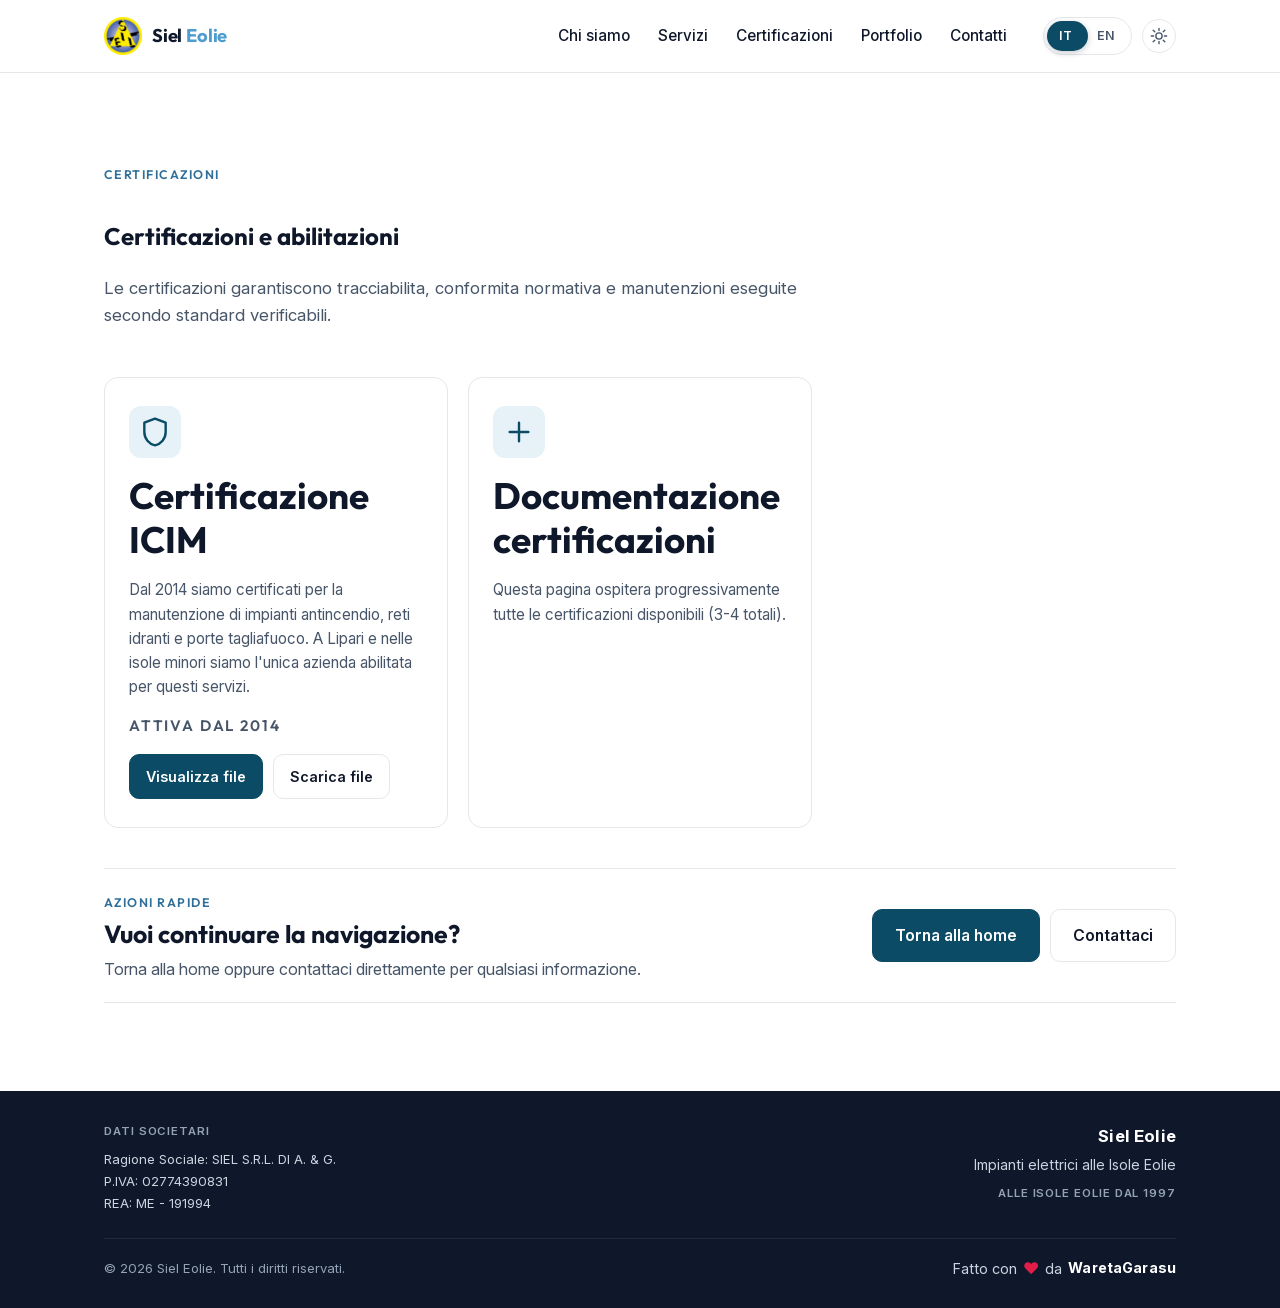
==== certifications/index.html @ 96278667 "add certifications page with PDF actions, responsive CTA polish, and route/build updates" ====
<!doctype html> <html lang="it"> <head> <meta charset="UTF-8"> <meta content="width=device-width,initial-scale=1" name="viewport"> <meta content="Certificazioni Siel Eolie" name="description"> <meta content="#ffffff" name="theme-color"> <meta content="default" name="apple-mobile-web-app-status-bar-style"> <meta content="telephone=no" name="format-detection"> <meta content="Siel Eolie" name="apple-mobile-web-app-title"> <title data-i18n="cert.metaTitle">Certificazioni - Siel Eolie</title> <link href="https://sieleolie.com/certifications/" rel="canonical"> <link href="/source/img/favicon.svg" rel="icon" type="image/svg+xml"> <link href="/source/img/favicon-32.png" rel="icon" type="image/png" sizes="32x32"> <link href="/source/img/favicon.ico" rel="icon"> <link href="/source/img/apple-touch-icon.png" rel="apple-touch-icon" sizes="180x180"> <link href="/source/site.webmanifest" rel="manifest"> <script>!function(){try{var t=localStorage.getItem("theme"),e=window.matchMedia&&window.matchMedia("(prefers-color-scheme: dark)").matches,a="light"===t||"dark"===t?t:e?"dark":"light";document.documentElement.setAttribute("data-theme",a)}catch(t){document.documentElement.setAttribute("data-theme","light")}}()</script> <link href="/source/fonts/inter-variable.woff2" rel="preload" type="font/woff2" as="font" crossorigin> <link href="/source/fonts/outfit-latin.woff2" rel="preload" type="font/woff2" as="font" crossorigin> <link href="/source/style.min.css" rel="stylesheet"> </head> <body> <header> <div class="container nav"> <a href="/" class="brand" aria-label="Siel Eolie - home"> <img alt="" aria-hidden="true" class="brand-mark" height="38" src="/source/img/favicon.svg" width="38"> <span class="brand-name">Siel <em>Eolie</em></span> </a> <button class="menu-toggle" aria-label="Apri menu" aria-controls="navLinks" aria-expanded="false"> <span class="menu-toggle-icon" aria-hidden="true"> <span></span> <span></span> <span></span> </span> </button> <nav aria-label="Navigazione principale" class="nav-links" id="navLinks"> <a href="/#chi-siamo" data-i18n="nav.about">Chi siamo</a> <a href="/#servizi" data-i18n="nav.services">Servizi</a> <a href="/certifications/" data-i18n="nav.certifications">Certificazioni</a> <a href="/#portfolio" data-i18n="nav.portfolio">Portfolio</a> <a href="/#contatti" data-i18n="nav.contact">Contatti</a> <div class="nav-controls"> <div class="lang-toggle" aria-label="Lingua / Language" role="group"> <button class="active" type="button" aria-pressed="true" data-lang="it">IT</button> <button type="button" aria-pressed="false" data-lang="en">EN</button> </div> <button class="theme-toggle" aria-label="Cambia tema" data-i18n-attr="aria-label:a11y.themeToggle" id="themeToggle" type="button" aria-pressed="false"> <span class="theme-toggle-icon" aria-hidden="true"> <svg focusable="false" height="18" viewBox="0 0 24 24" width="18" class="icon-sun"> <circle cx="12" cy="12" fill="none" r="4.2" stroke="currentColor" stroke-width="1.8"/> <path d="M12 1.8v3M12 19.2v3M1.8 12h3M19.2 12h3M4.2 4.2l2.2 2.2M17.6 17.6l2.2 2.2M4.2 19.8l2.2-2.2M17.6 6.4l2.2-2.2" fill="none" stroke="currentColor" stroke-width="1.8" stroke-linecap="round"/> </svg> <svg focusable="false" height="18" viewBox="0 0 24 24" width="18" class="icon-moon"> <path d="M20.3 14.1A8.6 8.6 0 1 1 9.9 3.7a7 7 0 1 0 10.4 10.4z" fill="none" stroke="currentColor" stroke-width="1.8" stroke-linejoin="round"/> </svg> </span> <span class="sr-only" data-i18n="theme.toggleLabel">Cambia tema</span> </button> </div> </nav> </div> </header> <main> <section class="section"> <div class="container"> <p data-i18n="cert.eyebrow" class="eyebrow">Certificazioni</p> <h1 data-i18n="cert.title">Certificazioni e abilitazioni</h1> <p data-i18n="cert.lead" class="section-lead">Le certificazioni garantiscono tracciabilita, conformita normativa e manutenzioni eseguite secondo standard verificabili.</p> <div class="services-grid"> <article class="service-card"> <div class="service-icon" aria-hidden="true"> <svg focusable="false" height="32" viewBox="0 0 24 24" width="32" aria-hidden="true"><path d="M12 2 4 5v7c0 5 3.5 9 8 10 4.5-1 8-5 8-10V5l-8-3z" fill="none" stroke="currentColor" stroke-width="1.8" stroke-linejoin="round"/></svg> </div> <h2 data-i18n="cert.icim.title">Certificazione ICIM</h2> <p data-i18n="cert.icim.body">Dal 2014 siamo certificati per la manutenzione di impianti antincendio, reti idranti e porte tagliafuoco. A Lipari e nelle isole minori siamo l'unica azienda abilitata per questi servizi.</p> <p data-i18n="cert.icim.tag" class="eyebrow" style="margin-top:14px">Attiva dal 2014</p> <div class="cert-doc-actions"> <a href="/source/docs/certifications/icim-certification.pdf" data-i18n="cert.viewFile" class="btn btn-primary" rel="noopener" target="_blank">Visualizza file</a> <a href="/source/docs/certifications/icim-certification.pdf" data-i18n="cert.downloadFile" class="btn btn-secondary" download="icim-certification.pdf">Scarica file</a> </div> </article> <article class="service-card"> <div class="service-icon" aria-hidden="true"> <svg focusable="false" height="32" viewBox="0 0 24 24" width="32" aria-hidden="true"><path d="M5 12h14M12 5v14" fill="none" stroke="currentColor" stroke-width="1.8" stroke-linecap="round"/></svg> </div> <h2 data-i18n="cert.more.title">Documentazione certificazioni</h2> <p data-i18n="cert.more.body">Questa pagina ospitera progressivamente tutte le certificazioni disponibili (3-4 totali).</p> </article> </div> <div class="cert-page-actions" aria-labelledby="certActionsTitle"> <div class="cert-page-actions-text"> <p data-i18n="cert.quickActionsEyebrow" class="eyebrow cert-page-actions-eyebrow">Azioni rapide</p> <h2 data-i18n="cert.quickActionsTitle" id="certActionsTitle">Vuoi continuare la navigazione?</h2> <p data-i18n="cert.quickActionsBody" class="cert-page-actions-body">Torna alla home oppure contattaci direttamente per qualsiasi informazione.</p> </div> <div class="cert-page-actions-buttons"> <a href="/" data-i18n="cert.ctaHome" class="btn btn-primary">Torna alla home</a> <a href="/#contatti" data-i18n="cert.ctaContact" class="btn btn-secondary">Contattaci</a> </div> </div> </div> </section> </main> <footer> <div class="container footer-content"> <div class="footer-top"> <div class="footer-legal"> <p data-i18n="footer.legalTitle" class="footer-legal-title">Dati societari</p> <p data-i18n="footer.legalCompany" class="footer-legal-item">Ragione Sociale: SIEL S.R.L. DI A. & G.</p> <p data-i18n="footer.legalVat" class="footer-legal-item">P.IVA: 02774390831</p> <p data-i18n="footer.legalRea" class="footer-legal-item">REA: ME - 191994</p> </div> <div class="footer-brand"> <p class="footer-brand-name"><strong data-i18n="brand.name">Siel Eolie</strong></p> <p data-i18n="footer.tagline" class="footer-brand-tagline">Impianti elettrici alle Isole Eolie</p> <p data-i18n="footer.since" class="footer-brand-since">Alle Isole Eolie dal 1997</p> </div> </div> <div class="footer-bottom"> <div class="footer-copy"> © <span id="year"></span> <span data-i18n="brand.name">Siel Eolie</span>. <span data-i18n="footer.rights">Tutti i diritti riservati.</span> </div> <div class="footer-signature"> <span data-i18n="footer.built">Fatto con</span> <span class="heart" aria-hidden="true">❤️</span> <span data-i18n="footer.builtBy">da</span> <a href="https://waretagarasu.com" class="signature-link" aria-label="WaretaGarasu - portfolio" rel="noopener author" target="_blank"><strong class="signature">WaretaGarasu</strong></a> </div> </div> </div> </footer> <button class="to-top" aria-label="Torna su" data-i18n-attr="aria-label:a11y.toTop" id="toTop" type="button" hidden> <svg focusable="false" height="20" viewBox="0 0 24 24" width="20" aria-hidden="true"> <path d="M12 5l-7 7h4v7h6v-7h4z" fill="currentColor"/> </svg> </button> <script src="/source/script.min.js"></script> </body> </html>
---- source/style.min.css ----
@font-face{font-family:"Inter";font-style:normal;font-weight:100 900;font-display:swap;src:url("fonts/inter-variable.woff2") format("woff2")}@font-face{font-family:"Inter";font-style:italic;font-weight:100 900;font-display:swap;src:url("fonts/inter-variable-italic.woff2") format("woff2")}@font-face{font-family:"Outfit";font-style:normal;font-weight:100 900;font-display:swap;src:url("fonts/outfit-latin-ext.woff2") format("woff2");unicode-range:U+0100-02BA,U+02BD-02C5,U+02C7-02CC,U+02CE-02D7,U+02DD-02FF,U+0304,U+0308,U+0329,U+1D00-1DBF,U+1E00-1E9F,U+1EF2-1EFF,U+2020,U+20A0-20AB,U+20AD-20C0,U+2113,U+2C60-2C7F,U+A720-A7FF}@font-face{font-family:"Outfit";font-style:normal;font-weight:100 900;font-display:swap;src:url("fonts/outfit-latin.woff2") format("woff2");unicode-range:U+0000-00FF,U+0131,U+0152-0153,U+02BB-02BC,U+02C6,U+02DA,U+02DC,U+0304,U+0308,U+0329,U+2000-206F,U+20AC,U+2122,U+2191,U+2193,U+2212,U+2215,U+FEFF,U+FFFD}:root{--primary:#0b4b66;--primary-hover:#083a52;--primary-soft:#e6f2f7;--accent:#4f9dcf;--accent-hover:#3a82b4;--accent-soft:#e6f1f9;--bg:#fff;--bg-soft:#f4f8fb;--text:#0f172a;--text-muted:#475569;--border:#e5e7eb;--success:#16a34a;--shadow:0 1px 2px rgba(15,23,42,0.04),0 8px 24px rgba(15,23,42,0.06);--shadow-lg:0 4px 12px rgba(15,23,42,0.06),0 20px 48px rgba(15,23,42,0.10);--radius:14px;--radius-sm:8px;--max-width:1120px;--header-h:72px;--header-bg:rgba(255,255,255,0.92);--on-primary:#fff;--on-accent:#fff;--eyebrow-color:#2f6f99;--font-sans:"Inter",-apple-system,BlinkMacSystemFont,"Segoe UI",Roboto,"Helvetica Neue",Arial,sans-serif;--font-display:"Outfit","Inter",-apple-system,BlinkMacSystemFont,"Segoe UI",sans-serif}[data-theme="dark"]{--primary:#69b3df;--primary-hover:#85c2e7;--primary-soft:#122938;--accent:#8dc8ed;--accent-hover:#a0d4f1;--accent-soft:#163347;--bg:#0f172a;--bg-soft:#111c31;--text:#e2e8f0;--text-muted:#b7c3d6;--border:#2a3950;--shadow:0 1px 2px rgba(0,0,0,0.25),0 8px 24px rgba(0,0,0,0.32);--shadow-lg:0 4px 12px rgba(0,0,0,0.35),0 20px 48px rgba(0,0,0,0.42);--header-bg:rgba(15,23,42,0.9);--on-primary:#0b1a2b;--on-accent:#0b1a2b;--eyebrow-color:#95d1f0}*,*::before,*::after{box-sizing:border-box}html{scroll-behavior:smooth;scroll-padding-top:var(--header-h);-webkit-text-size-adjust:100%}body{margin:0;min-height:100vh;display:flex;flex-direction:column;font-family:var(--font-sans);font-size:16px;line-height:1.6;color:var(--text);background:var(--bg)}main{flex:1}h1,h2,h3,h4,h5,h6,.brand,.eyebrow,.not-found .code{font-family:var(--font-display)}img{max-width:100%;height:auto;display:block}a{color:var(--primary);text-decoration:none}a:hover,a:focus-visible{color:var(--primary-hover);text-decoration:underline}button{font:inherit;cursor:pointer}a,button,.btn,input,select,textarea{-webkit-tap-highlight-color:transparent}:focus-visible{outline:2px solid var(--primary);outline-offset:2px;border-radius:4px}.container{width:100%;max-width:var(--max-width);margin:0 auto;padding:0 24px}.section{padding:88px 0}.section-soft{background:var(--bg-soft)}.section h2{font-size:clamp(1.7rem,3vw,2.3rem);line-height:1.2;margin:0 0 16px;color:var(--text)}.section-lead{max-width:720px;font-size:1.05rem;color:var(--text-muted);margin:0 0 48px}.eyebrow{display:inline-block;text-transform:uppercase;letter-spacing:.12em;font-size:.78rem;font-weight:600;color:var(--eyebrow-color);margin:0 0 12px}.noscript-banner{background:#fef3c7;color:#78350f;border-bottom:1px solid #fde68a;padding:12px 24px;font-size:.9rem;text-align:center;line-height:1.5}.noscript-banner a{color:#78350f;font-weight:600;text-decoration:underline}header{position:sticky;top:0;z-index:50;border-bottom:1px solid var(--border);background:var(--header-bg)}header::before{content:"";position:absolute;inset:0;z-index:-1;backdrop-filter:saturate(160%) blur(8px);-webkit-backdrop-filter:saturate(160%) blur(8px);pointer-events:none}.nav{display:flex;align-items:center;justify-content:space-between;height:var(--header-h);gap:16px}.brand{display:inline-flex;align-items:center;gap:10px;font-weight:700;font-size:1.15rem;color:var(--text);text-decoration:none;letter-spacing:-.01em}.brand:hover{text-decoration:none;color:var(--text)}.brand-mark{display:inline-block;width:38px;height:38px;object-fit:contain;flex-shrink:0}.brand-name em{font-style:normal;color:var(--accent);font-weight:700}.nav-links{display:flex;align-items:center;gap:28px}.nav-links a{color:var(--text);font-weight:500;font-size:.95rem;padding:6px 0;position:relative}.nav-links a:hover,.nav-links a:focus-visible{color:var(--primary);text-decoration:none}.nav-controls{display:inline-flex;align-items:center;gap:10px;margin-left:8px}.lang-toggle{position:relative;display:inline-flex;border:1px solid var(--border);border-radius:999px;padding:3px;background:var(--bg);transition:border-color 220ms ease,box-shadow 260ms ease,background-color 220ms ease}.lang-toggle::before{content:"";position:absolute;top:3px;left:3px;width:calc(50% - 3px);height:calc(100% - 6px);border-radius:999px;background:var(--primary);box-shadow:0 2px 6px rgba(15,23,42,0.22);transform:translateX(0);transition:transform 420ms cubic-bezier(0.16,1,0.3,1),background-color 260ms ease}.lang-toggle[data-active-lang="en"]::before{transform:translateX(100%)}.lang-toggle button{position:relative;z-index:1;border:0;background:transparent;color:var(--text-muted);font-weight:600;font-size:.78rem;padding:5px 12px;border-radius:999px;letter-spacing:.04em;transition:color 320ms ease,transform 240ms cubic-bezier(0.2,0.9,0.3,1)}.lang-toggle button.active{color:#fff;animation:langTogglePop 420ms cubic-bezier(0.16,1,0.3,1)}.lang-toggle button:not(.active):hover,.lang-toggle button:not(.active):focus-visible{color:var(--primary);transform:translateY(-1px) scale(1.03)}.lang-toggle button:active{transform:translateY(0)}.lang-toggle:focus-within{border-color:var(--primary);box-shadow:0 0 0 3px color-mix(in srgb,var(--accent) 24%,transparent)}@keyframes langTogglePop{0%{transform:scale(0.93)}60%{transform:scale(1.06)}100%{transform:scale(1)}}.theme-toggle{position:relative;display:inline-flex;align-items:center;justify-content:center;border:1px solid var(--border);background:var(--bg);color:var(--text-muted);border-radius:999px;width:34px;height:34px;min-height:34px;padding:0;box-shadow:inset 0 0 0 1px rgba(255,255,255,0.04);transition:border-color 180ms ease,color 180ms ease,background-color 180ms ease,box-shadow 220ms ease}.theme-toggle-icon{position:relative;display:grid;place-items:center;width:18px;height:18px}.theme-toggle-icon svg{position:absolute;top:50%;left:50%;transform-origin:50% 50%;transition:opacity 420ms ease,transform 560ms cubic-bezier(0.16,1,0.3,1)}.theme-toggle .icon-sun{opacity:1;transform:translate(-50%,-50%) rotate(0) scale(1)}.theme-toggle .icon-moon{opacity:0;transform:translate(-50%,-50%) rotate(-56deg) scale(0.62)}[data-theme="dark"] .theme-toggle .icon-sun{opacity:0;transform:translate(-50%,-50%) rotate(56deg) scale(0.62)}[data-theme="dark"] .theme-toggle .icon-moon{opacity:1;transform:translate(-50%,-50%) rotate(0) scale(1)}.theme-toggle:hover,.theme-toggle:focus-visible{background:var(--primary-soft);color:var(--primary);border-color:var(--primary);box-shadow:0 0 0 3px color-mix(in srgb,var(--accent) 24%,transparent)}.theme-toggle:focus-visible{outline:0}.sr-only{position:absolute;width:1px;height:1px;padding:0;margin:-1px;overflow:hidden;clip:rect(0,0,0,0);white-space:nowrap;border:0}.menu-toggle{display:none;align-items:center;justify-content:center;width:44px;height:44px;border:1px solid var(--border);background:var(--bg);border-radius:10px;padding:0;color:var(--text);cursor:pointer;transition:background-color 140ms ease,border-color 140ms ease}.menu-toggle:hover,.menu-toggle:focus-visible{background:var(--primary-soft);border-color:var(--primary);color:var(--primary)}.menu-toggle-icon{position:relative;display:block;width:22px;height:16px}.menu-toggle-icon span{position:absolute;left:0;right:0;height:2px;background:currentColor;border-radius:2px;transform-origin:50% 50%;transition:top 200ms cubic-bezier(0.2,0.9,0.3,1) 140ms,transform 200ms cubic-bezier(0.2,0.9,0.3,1),opacity 140ms ease}.menu-toggle-icon span:nth-child(1){top:0}.menu-toggle-icon span:nth-child(2){top:7px}.menu-toggle-icon span:nth-child(3){top:14px}.menu-toggle[aria-expanded="true"] .menu-toggle-icon span{transition:top 200ms cubic-bezier(0.2,0.9,0.3,1),transform 200ms cubic-bezier(0.2,0.9,0.3,1) 140ms,opacity 140ms ease}.menu-toggle[aria-expanded="true"] .menu-toggle-icon span:nth-child(1){top:7px;transform:rotate(45deg)}.menu-toggle[aria-expanded="true"] .menu-toggle-icon span:nth-child(2){opacity:0}.menu-toggle[aria-expanded="true"] .menu-toggle-icon span:nth-child(3){top:7px;transform:rotate(-45deg)}.hero{position:relative;padding:96px 0 72px;background:radial-gradient(1200px 500px at 80% -10%,rgba(212,120,63,0.10),transparent 60%),radial-gradient(800px 400px at 0 10%,rgba(11,75,102,0.10),transparent 60%),linear-gradient(180deg,var(--bg) 0,var(--bg-soft) 100%);border-bottom:1px solid var(--border)}.hero-inner{max-width:820px}.hero h1{font-size:clamp(2.1rem,4.5vw,3.2rem);line-height:1.1;margin:0 0 20px;letter-spacing:-.01em;color:var(--text)}.hero-lead{font-size:1.12rem;color:var(--text-muted);margin:0 0 32px;max-width:640px}.hero-badge{display:inline-flex;align-items:center;gap:8px;margin:0 0 20px;padding:8px 14px;background:var(--accent-soft);color:var(--primary);border:1px solid rgba(79,157,207,0.25);border-radius:999px;font-size:.82rem;font-weight:600;letter-spacing:.01em;line-height:1.3;max-width:fit-content}.hero-badge svg{flex-shrink:0;color:var(--accent)}.hero-ctas{display:flex;gap:12px;flex-wrap:wrap}.btn{display:inline-flex;align-items:center;justify-content:center;gap:8px;padding:13px 22px;border-radius:10px;font-weight:600;font-size:.98rem;text-decoration:none;border:1px solid transparent;transition:background-color 120ms ease,border-color 120ms ease,color 120ms ease,transform 120ms ease;white-space:nowrap}.btn:hover{text-decoration:none;transform:translateY(-1px)}.btn:active{transform:translateY(0)}.btn-primary{background:var(--primary);color:var(--on-primary);border-color:var(--primary)}.btn-primary:hover,.btn-primary:focus-visible{background:var(--primary-hover);border-color:var(--primary-hover);color:var(--on-primary)}.btn-secondary{background:var(--bg);color:var(--text);border-color:var(--border)}.btn-secondary:hover,.btn-secondary:focus-visible{background:var(--primary-soft);border-color:var(--primary);color:var(--primary)}.btn-whatsapp{background:#25d366;color:#052e16;border-color:#25d366}.btn-whatsapp:hover,.btn-whatsapp:focus-visible{background:#1fb757;border-color:#1fb757;color:#052e16}.about-grid{display:grid;grid-template-columns:repeat(3,1fr);gap:28px;margin-top:40px}.about-block h3{font-size:1.1rem;margin:0 0 10px;color:var(--primary)}.about-block p{margin:0;color:var(--text-muted);font-size:.98rem}.services-grid{display:grid;grid-template-columns:repeat(3,1fr);gap:20px}.service-card{background:var(--bg);border:1px solid var(--border);border-radius:var(--radius);padding:28px 24px;transition:box-shadow 160ms ease,transform 160ms ease,border-color 160ms ease}.service-card:hover,.service-card:focus-within{box-shadow:var(--shadow);border-color:var(--accent);outline:2px solid var(--accent-soft);outline-offset:2px;transform:translateY(-2px)}.service-icon{width:52px;height:52px;border-radius:12px;background:var(--primary-soft);color:var(--primary);display:inline-flex;align-items:center;justify-content:center;margin-bottom:16px}.service-card h3{font-size:1.1rem;margin:0 0 8px;color:var(--text)}.service-card p{margin:0;color:var(--text-muted);font-size:.95rem}.cert-promo-strip{padding:48px 0;background:linear-gradient(135deg,rgba(11,75,102,0.9),rgba(8,58,82,0.9)),radial-gradient(540px 260px at 88% 34%,rgba(79,157,207,0.3),transparent 65%);border-top:1px solid color-mix(in srgb,var(--border) 70%,#fff 30%);border-bottom:1px solid color-mix(in srgb,var(--border) 78%,#fff 22%);box-shadow:inset 0 1px 0 rgba(255,255,255,0.08),inset 0 -1px 0 rgba(0,0,0,0.14)}[data-theme="dark"] .cert-promo-strip{background:linear-gradient(135deg,rgba(15,23,42,0.94),rgba(8,47,73,0.94)),radial-gradient(560px 280px at 88% 34%,rgba(120,189,233,0.24),transparent 65%);border-top:1px solid rgba(120,189,233,0.24);border-bottom:1px solid rgba(120,189,233,0.18);box-shadow:inset 0 1px 0 rgba(148,203,238,0.1),inset 0 -1px 0 rgba(3,8,20,0.5)}.cert-promo-inner{display:grid;grid-template-columns:1fr auto;align-items:center;gap:18px;max-width:1060px}.cert-promo-eyebrow{color:rgba(255,255,255,0.85)}.cert-promo-text h2{margin:0 0 8px;color:#fff;font-size:clamp(1.35rem,2.4vw,1.8rem)}.cert-promo-body{margin:0;color:rgba(255,255,255,0.88);max-width:72ch;line-height:1.55}.cert-promo-actions{display:flex;align-items:center}.cert-doc-actions{display:flex;gap:10px;flex-wrap:wrap;margin-top:16px}.cert-doc-actions .btn{padding:10px 16px;min-height:44px;font-size:.9rem}.cert-page-actions{margin-top:40px;padding:20px 0;border-top:1px solid var(--border);border-bottom:1px solid var(--border)}.cert-page-actions{display:grid;grid-template-columns:1fr auto;gap:20px;align-items:center}.cert-page-actions-text{max-width:66ch}.cert-page-actions-eyebrow{margin-bottom:6px}.cert-page-actions-text h2{margin:0 0 8px;font-size:clamp(1.2rem,2.2vw,1.55rem);color:var(--text)}.cert-page-actions-body{margin:0;color:var(--text-muted);line-height:1.55}.cert-page-actions-buttons{display:flex;gap:10px;flex-wrap:wrap;justify-content:flex-end}.cert-promo-strip .btn-primary{background:#d8ecfb;color:#0b3552;border-color:#d8ecfb}.cert-promo-strip .btn-primary:hover,.cert-promo-strip .btn-primary:focus-visible{background:#c2e3f9;color:#082a43;border-color:#c2e3f9}[data-theme="dark"] .cert-promo-strip .btn-primary{background:linear-gradient(180deg,#9fd6f3 0,#82c6eb 100%);color:#0b1a2b;border-color:rgba(196,229,248,0.78);box-shadow:0 6px 16px rgba(12,34,52,0.35)}[data-theme="dark"] .cert-promo-strip .btn-primary:hover,[data-theme="dark"] .cert-promo-strip .btn-primary:focus-visible{background:linear-gradient(180deg,#b3e0f7 0,#95d1f0 100%);color:#081525;border-color:rgba(214,238,251,0.9);box-shadow:0 8px 20px rgba(10,30,46,0.45);transform:translateY(-1px)}.portfolio-filters{display:flex;flex-wrap:wrap;gap:8px;margin-bottom:28px}.portfolio-filters .filter{background:var(--bg);color:var(--text-muted);border:1px solid var(--border);border-radius:999px;padding:8px 16px;font-size:.88rem;font-weight:500;transition:background-color 120ms ease,color 120ms ease,border-color 120ms ease}.portfolio-filters .filter:hover{border-color:var(--primary);color:var(--primary)}.portfolio-filters .filter:focus-visible{outline:2px solid var(--accent);outline-offset:2px;border-color:var(--primary);color:var(--primary)}.portfolio-filters .filter.active{background:var(--primary);color:var(--on-primary);border-color:var(--primary)}.portfolio-grid{display:grid;grid-template-columns:repeat(3,1fr);gap:14px}.portfolio-item{margin:0;border-radius:var(--radius-sm);overflow:hidden;background:var(--bg-soft);aspect-ratio:4 / 3;border:1px solid var(--border);transition:transform 200ms ease,box-shadow 200ms ease}.portfolio-item:hover{transform:translateY(-2px);box-shadow:var(--shadow)}.portfolio-item img{width:100%;height:100%;object-fit:cover;display:block;transition:transform 400ms ease}.portfolio-item:hover img{transform:scale(1.03)}.portfolio-item[hidden]{display:none !important}.contact-grid{display:grid;grid-template-columns:1fr 1.2fr;gap:32px;align-items:start}.contact-info{list-style:none;margin:0;padding:0;display:flex;flex-direction:column;gap:18px}.contact-info li{display:flex;gap:14px;align-items:flex-start}.ci-icon{flex-shrink:0;width:40px;height:40px;border-radius:10px;background:var(--primary-soft);color:var(--primary);display:inline-flex;align-items:center;justify-content:center}.ci-label{font-size:.78rem;text-transform:uppercase;letter-spacing:.08em;font-weight:600;color:var(--text-muted);margin-bottom:2px}.ci-value{color:var(--text);font-weight:500}.ci-value a{color:var(--primary)}.map-wrapper{border-radius:var(--radius);overflow:hidden;border:1px solid var(--border);box-shadow:var(--shadow);aspect-ratio:4 / 3;background:var(--bg-soft)}.map-wrapper iframe{width:100%;height:100%;border:0;display:block}footer{margin-top:auto;background:var(--text);color:#cbd5e1;padding:32px 0 28px;font-size:.9rem}[data-theme="dark"] footer{background:#020617}.footer-content{display:flex;flex-direction:column;gap:24px}.footer-top{display:flex;justify-content:space-between;align-items:flex-start;flex-wrap:wrap;gap:24px 48px}.footer-legal{display:flex;flex-direction:column;gap:2px;line-height:1.55}.footer-legal-title{margin:0 0 6px;color:#94a3b8;font-size:.72rem;text-transform:uppercase;letter-spacing:.08em;font-weight:600}.footer-legal-item{margin:0;color:#cbd5e1;font-size:.82rem}.footer-brand{display:flex;flex-direction:column;gap:4px;text-align:right}.footer-brand-name{margin:0;color:#fff;font-size:1.05rem;letter-spacing:.01em}.footer-brand-tagline{margin:0;color:#cbd5e1;font-size:.88rem}.footer-brand-since{margin:4px 0 0;color:#94a3b8;font-size:.72rem;text-transform:uppercase;letter-spacing:.08em;font-weight:600}.footer-bottom{display:flex;justify-content:space-between;align-items:center;flex-wrap:wrap;gap:10px 24px;padding-top:18px;border-top:1px solid rgba(255,255,255,0.08)}.footer-copy{color:#94a3b8;font-size:.82rem}.footer-signature{display:inline-flex;align-items:center;gap:6px;color:#cbd5e1}.footer-signature .heart{color:#e11d48;font-size:1rem;line-height:1}.footer-signature .signature-link{text-decoration:none;border-bottom:1px solid transparent;transition:border-color 140ms ease,color 140ms ease;line-height:1.2}.footer-signature .signature-link:hover .signature,.footer-signature .signature-link:focus-visible .signature{color:var(--accent)}.footer-signature .signature-link:focus-visible{outline:0;border-bottom-color:var(--accent)}.footer-signature .signature{color:#fff;font-weight:700;letter-spacing:.01em;transition:color 140ms ease}.not-found{flex:1;display:flex;align-items:center;justify-content:center;padding:80px 24px;text-align:center}.not-found-inner{max-width:560px}.not-found .code{font-size:clamp(5rem,14vw,9rem);line-height:1;font-weight:800;background:linear-gradient(135deg,var(--primary),var(--accent));-webkit-background-clip:text;background-clip:text;color:transparent;letter-spacing:-.05em;margin:0}.not-found h1{font-size:1.7rem;margin:8px 0 12px}.not-found p{color:var(--text-muted);margin:0 0 28px}.not-found .hero-ctas{justify-content:center}.cta-strip{padding:64px 0;background:linear-gradient(135deg,rgba(11,75,102,0.96),rgba(8,58,82,0.96)),radial-gradient(600px 300px at 85% 30%,rgba(79,157,207,0.35),transparent 65%);color:#fff;border-top:1px solid var(--border);border-bottom:1px solid var(--border)}[data-theme="dark"] .cta-strip{background:linear-gradient(135deg,rgba(15,23,42,0.96),rgba(8,47,73,0.96)),radial-gradient(600px 300px at 85% 30%,rgba(120,189,233,0.25),transparent 65%)}.cta-inner{display:grid;grid-template-columns:1fr auto;align-items:center;gap:32px}.cta-strip .cta-eyebrow{color:var(--accent);margin-bottom:8px}.cta-strip h2{color:#fff;margin:0 0 8px;font-size:clamp(1.4rem,2.6vw,1.9rem)}.cta-body{color:rgba(255,255,255,0.88);max-width:56ch;margin:0;line-height:1.55}.cta-actions{display:flex;gap:12px;flex-wrap:wrap}.cta-actions .btn{display:inline-flex;align-items:center;gap:8px}.cta-strip .btn-primary{background:var(--accent);color:var(--on-accent);border:1px solid var(--accent)}.cta-strip .btn-primary:hover,.cta-strip .btn-primary:focus-visible{background:var(--accent-hover);border-color:var(--accent-hover);color:var(--on-accent)}.cta-strip .btn-secondary{background:transparent;color:#fff;border:1px solid rgba(255,255,255,0.5)}.cta-strip .btn-secondary:hover,.cta-strip .btn-secondary:focus-visible{background:rgba(255,255,255,0.08);border-color:#fff}@media(max-width:960px){.cert-promo-inner{grid-template-columns:1fr;gap:16px}.cert-promo-actions .btn{width:100%;justify-content:center}}@media(max-width:820px){.cta-strip{padding:48px 0}.cta-inner{grid-template-columns:1fr;gap:20px}.cta-actions{width:100%}.cta-actions .btn{flex:1;justify-content:center}}.to-top{position:fixed;right:20px;bottom:20px;z-index:40;width:44px;height:44px;border:0;border-radius:999px;background:var(--primary);color:#fff;box-shadow:var(--shadow-lg);display:inline-flex;align-items:center;justify-content:center;cursor:pointer;opacity:0;transform:translateY(8px);transition:opacity 180ms ease,transform 180ms ease,background-color 160ms ease}.to-top.is-visible{opacity:1;transform:translateY(0)}.to-top:hover,.to-top:focus-visible{background:var(--primary-hover);outline:0}.to-top:focus-visible{box-shadow:0 0 0 3px var(--accent-soft),var(--shadow-lg)}.to-top[hidden]{display:none}@media(max-width:560px){.to-top{right:14px;bottom:14px;width:42px;height:42px}}@media(max-width:960px){.about-grid{grid-template-columns:1fr;gap:24px}.services-grid{grid-template-columns:repeat(2,1fr)}.portfolio-grid{grid-template-columns:repeat(2,1fr)}.contact-grid{grid-template-columns:1fr}}@media(max-width:820px){.menu-toggle{display:inline-flex}.nav-links{position:fixed;top:var(--header-h);left:0;right:0;bottom:0;z-index:49;background:color-mix(in srgb,var(--bg) 82%,transparent);backdrop-filter:saturate(180%) blur(16px);-webkit-backdrop-filter:saturate(180%) blur(16px);flex-direction:column;align-items:stretch;gap:0;padding:16px max(24px,env(safe-area-inset-right)) max(28px,env(safe-area-inset-bottom)) max(24px,env(safe-area-inset-left));border-top:1px solid rgba(0,0,0,0.06);transform:translateY(-8px);opacity:0;visibility:hidden;overflow-y:auto;-webkit-overflow-scrolling:touch;transition:opacity 180ms ease,transform 180ms ease,visibility 0s linear 180ms}@supports not((backdrop-filter:blur(1px)) or(-webkit-backdrop-filter:blur(1px))){.nav-links{background:var(--bg)}}.nav-links.open{opacity:1;transform:translateY(0);visibility:visible;transition:opacity 180ms ease,transform 180ms ease,visibility 0s linear 0s}.nav-links a{display:flex;align-items:center;min-height:48px;padding:14px 4px;border-bottom:1px solid rgba(0,0,0,0.06);font-size:1.05rem}.nav-links a:last-of-type{border-bottom:0}.nav-links .nav-controls{display:flex;width:100%;margin:auto 0 0;gap:10px;align-items:center}.nav-links .lang-toggle{display:flex;flex:1;margin:0;padding:4px;background:var(--bg);border:1px solid var(--border);border-radius:999px}.nav-links .lang-toggle button{flex:1;padding:12px 16px;font-size:.9rem;min-height:44px}.nav-links .lang-toggle::before{top:4px;left:4px;width:calc(50% - 4px);height:calc(100% - 8px)}.nav-links .theme-toggle{flex:0 0 40px;width:40px;height:40px;min-height:40px}html.menu-open,body.menu-open{overflow:hidden;overscroll-behavior:contain}body.menu-open header{position:fixed;top:0;left:0;right:0}.section{padding:64px 0}.hero{padding:64px 0 56px}.cert-promo-strip{padding:38px 0}.cert-doc-actions .btn{width:100%;justify-content:center;min-height:48px}.cert-page-actions .btn{width:100%;justify-content:center;min-height:48px}.cert-page-actions{grid-template-columns:1fr;gap:14px;padding:16px 0}.cert-page-actions-buttons{width:100%;justify-content:stretch}.cert-page-actions-buttons .btn{width:100%}}@media(max-width:560px){.services-grid{grid-template-columns:1fr}.portfolio-grid{grid-template-columns:1fr;gap:10px}.hero-ctas{flex-direction:column;align-items:stretch}.hero-ctas .btn{width:100%}.footer-top,.footer-bottom{flex-direction:column;align-items:flex-start;text-align:left}.footer-brand{text-align:left}}@media(prefers-reduced-motion:reduce){html{scroll-behavior:auto}*,*::before,*::after{animation-duration:.01ms !important;animation-iteration-count:1 !important;transition-duration:.01ms !important}}
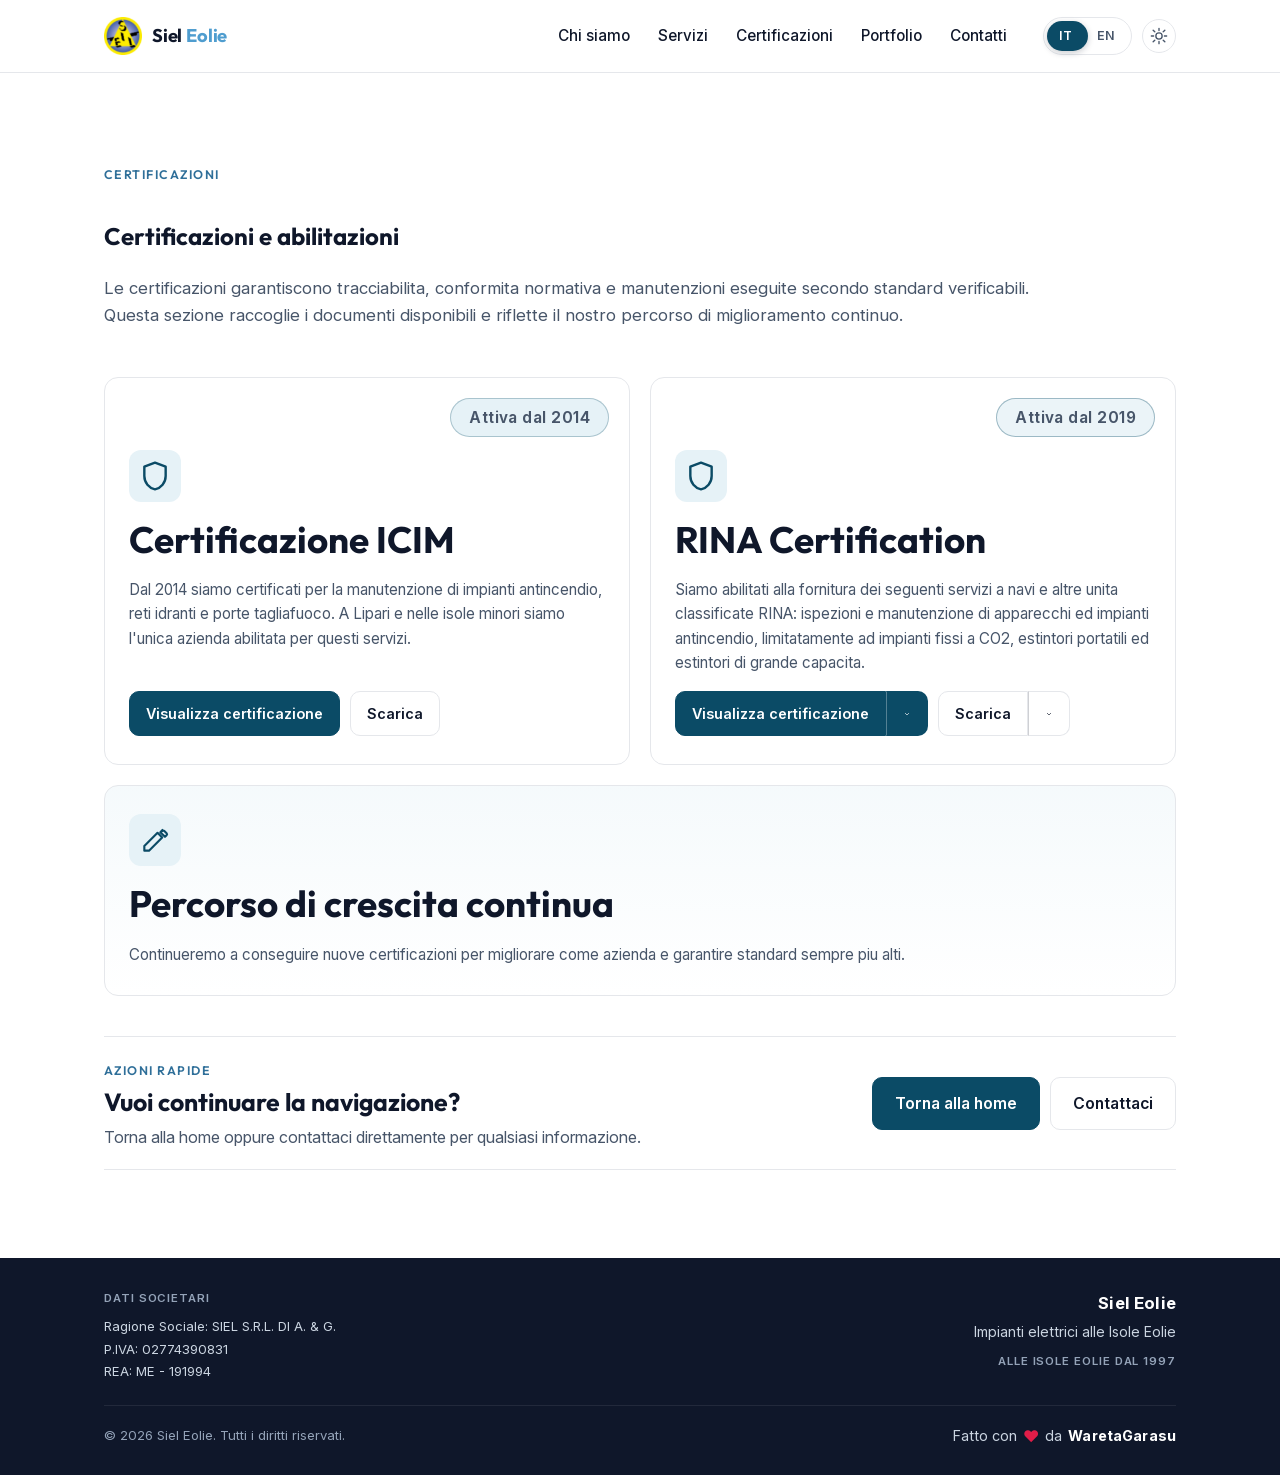
==== commit 355f4b6c: "refine certifications UX/layout and apply pagespeed/accessibility optimizations" ====
--- a/certifications/index.html
+++ b/certifications/index.html
@@ -1 +1 @@
-<!doctype html> <html lang="it"> <head> <meta charset="UTF-8"> <meta content="width=device-width,initial-scale=1" name="viewport"> <meta content="Certificazioni Siel Eolie" name="description"> <meta content="#ffffff" name="theme-color"> <meta content="default" name="apple-mobile-web-app-status-bar-style"> <meta content="telephone=no" name="format-detection"> <meta content="Siel Eolie" name="apple-mobile-web-app-title"> <title data-i18n="cert.metaTitle">Certificazioni - Siel Eolie</title> <link href="https://sieleolie.com/certifications/" rel="canonical"> <link href="/source/img/favicon.svg" rel="icon" type="image/svg+xml"> <link href="/source/img/favicon-32.png" rel="icon" type="image/png" sizes="32x32"> <link href="/source/img/favicon.ico" rel="icon"> <link href="/source/img/apple-touch-icon.png" rel="apple-touch-icon" sizes="180x180"> <link href="/source/site.webmanifest" rel="manifest"> <script>!function(){try{var t=localStorage.getItem("theme"),e=window.matchMedia&&window.matchMedia("(prefers-color-scheme: dark)").matches,a="light"===t||"dark"===t?t:e?"dark":"light";document.documentElement.setAttribute("data-theme",a)}catch(t){document.documentElement.setAttribute("data-theme","light")}}()</script> <link href="/source/fonts/inter-variable.woff2" rel="preload" type="font/woff2" as="font" crossorigin> <link href="/source/fonts/outfit-latin.woff2" rel="preload" type="font/woff2" as="font" crossorigin> <link href="/source/style.min.css" rel="stylesheet"> </head> <body> <header> <div class="container nav"> <a href="/" class="brand" aria-label="Siel Eolie - home"> <img alt="" aria-hidden="true" class="brand-mark" height="38" src="/source/img/favicon.svg" width="38"> <span class="brand-name">Siel <em>Eolie</em></span> </a> <button class="menu-toggle" aria-label="Apri menu" aria-controls="navLinks" aria-expanded="false"> <span class="menu-toggle-icon" aria-hidden="true"> <span></span> <span></span> <span></span> </span> </button> <nav aria-label="Navigazione principale" class="nav-links" id="navLinks"> <a href="/#chi-siamo" data-i18n="nav.about">Chi siamo</a> <a href="/#servizi" data-i18n="nav.services">Servizi</a> <a href="/certifications/" data-i18n="nav.certifications">Certificazioni</a> <a href="/#portfolio" data-i18n="nav.portfolio">Portfolio</a> <a href="/#contatti" data-i18n="nav.contact">Contatti</a> <div class="nav-controls"> <div class="lang-toggle" aria-label="Lingua / Language" role="group"> <button class="active" type="button" aria-pressed="true" data-lang="it">IT</button> <button type="button" aria-pressed="false" data-lang="en">EN</button> </div> <button class="theme-toggle" aria-label="Cambia tema" data-i18n-attr="aria-label:a11y.themeToggle" id="themeToggle" type="button" aria-pressed="false"> <span class="theme-toggle-icon" aria-hidden="true"> <svg focusable="false" height="18" viewBox="0 0 24 24" width="18" class="icon-sun"> <circle cx="12" cy="12" fill="none" r="4.2" stroke="currentColor" stroke-width="1.8"/> <path d="M12 1.8v3M12 19.2v3M1.8 12h3M19.2 12h3M4.2 4.2l2.2 2.2M17.6 17.6l2.2 2.2M4.2 19.8l2.2-2.2M17.6 6.4l2.2-2.2" fill="none" stroke="currentColor" stroke-width="1.8" stroke-linecap="round"/> </svg> <svg focusable="false" height="18" viewBox="0 0 24 24" width="18" class="icon-moon"> <path d="M20.3 14.1A8.6 8.6 0 1 1 9.9 3.7a7 7 0 1 0 10.4 10.4z" fill="none" stroke="currentColor" stroke-width="1.8" stroke-linejoin="round"/> </svg> </span> <span class="sr-only" data-i18n="theme.toggleLabel">Cambia tema</span> </button> </div> </nav> </div> </header> <main> <section class="section"> <div class="container"> <p data-i18n="cert.eyebrow" class="eyebrow">Certificazioni</p> <h1 data-i18n="cert.title">Certificazioni e abilitazioni</h1> <p data-i18n="cert.lead" class="section-lead">Le certificazioni garantiscono tracciabilita, conformita normativa e manutenzioni eseguite secondo standard verificabili.</p> <div class="services-grid"> <article class="service-card"> <div class="service-icon" aria-hidden="true"> <svg focusable="false" height="32" viewBox="0 0 24 24" width="32" aria-hidden="true"><path d="M12 2 4 5v7c0 5 3.5 9 8 10 4.5-1 8-5 8-10V5l-8-3z" fill="none" stroke="currentColor" stroke-width="1.8" stroke-linejoin="round"/></svg> </div> <h2 data-i18n="cert.icim.title">Certificazione ICIM</h2> <p data-i18n="cert.icim.body">Dal 2014 siamo certificati per la manutenzione di impianti antincendio, reti idranti e porte tagliafuoco. A Lipari e nelle isole minori siamo l'unica azienda abilitata per questi servizi.</p> <p data-i18n="cert.icim.tag" class="eyebrow" style="margin-top:14px">Attiva dal 2014</p> <div class="cert-doc-actions"> <a href="/source/docs/certifications/icim-certification.pdf" data-i18n="cert.viewFile" class="btn btn-primary" rel="noopener" target="_blank">Visualizza file</a> <a href="/source/docs/certifications/icim-certification.pdf" data-i18n="cert.downloadFile" class="btn btn-secondary" download="icim-certification.pdf">Scarica file</a> </div> </article> <article class="service-card"> <div class="service-icon" aria-hidden="true"> <svg focusable="false" height="32" viewBox="0 0 24 24" width="32" aria-hidden="true"><path d="M5 12h14M12 5v14" fill="none" stroke="currentColor" stroke-width="1.8" stroke-linecap="round"/></svg> </div> <h2 data-i18n="cert.more.title">Documentazione certificazioni</h2> <p data-i18n="cert.more.body">Questa pagina ospitera progressivamente tutte le certificazioni disponibili (3-4 totali).</p> </article> </div> <div class="cert-page-actions" aria-labelledby="certActionsTitle"> <div class="cert-page-actions-text"> <p data-i18n="cert.quickActionsEyebrow" class="eyebrow cert-page-actions-eyebrow">Azioni rapide</p> <h2 data-i18n="cert.quickActionsTitle" id="certActionsTitle">Vuoi continuare la navigazione?</h2> <p data-i18n="cert.quickActionsBody" class="cert-page-actions-body">Torna alla home oppure contattaci direttamente per qualsiasi informazione.</p> </div> <div class="cert-page-actions-buttons"> <a href="/" data-i18n="cert.ctaHome" class="btn btn-primary">Torna alla home</a> <a href="/#contatti" data-i18n="cert.ctaContact" class="btn btn-secondary">Contattaci</a> </div> </div> </div> </section> </main> <footer> <div class="container footer-content"> <div class="footer-top"> <div class="footer-legal"> <p data-i18n="footer.legalTitle" class="footer-legal-title">Dati societari</p> <p data-i18n="footer.legalCompany" class="footer-legal-item">Ragione Sociale: SIEL S.R.L. DI A. & G.</p> <p data-i18n="footer.legalVat" class="footer-legal-item">P.IVA: 02774390831</p> <p data-i18n="footer.legalRea" class="footer-legal-item">REA: ME - 191994</p> </div> <div class="footer-brand"> <p class="footer-brand-name"><strong data-i18n="brand.name">Siel Eolie</strong></p> <p data-i18n="footer.tagline" class="footer-brand-tagline">Impianti elettrici alle Isole Eolie</p> <p data-i18n="footer.since" class="footer-brand-since">Alle Isole Eolie dal 1997</p> </div> </div> <div class="footer-bottom"> <div class="footer-copy"> © <span id="year"></span> <span data-i18n="brand.name">Siel Eolie</span>. <span data-i18n="footer.rights">Tutti i diritti riservati.</span> </div> <div class="footer-signature"> <span data-i18n="footer.built">Fatto con</span> <span class="heart" aria-hidden="true">❤️</span> <span data-i18n="footer.builtBy">da</span> <a href="https://waretagarasu.com" class="signature-link" aria-label="WaretaGarasu - portfolio" rel="noopener author" target="_blank"><strong class="signature">WaretaGarasu</strong></a> </div> </div> </div> </footer> <button class="to-top" aria-label="Torna su" data-i18n-attr="aria-label:a11y.toTop" id="toTop" type="button" hidden> <svg focusable="false" height="20" viewBox="0 0 24 24" width="20" aria-hidden="true"> <path d="M12 5l-7 7h4v7h6v-7h4z" fill="currentColor"/> </svg> </button> <script src="/source/script.min.js"></script> </body> </html> +<!doctype html> <html lang="it"> <head> <meta charset="UTF-8"> <meta content="width=device-width,initial-scale=1" name="viewport"> <meta content="Certificazioni Siel Eolie" name="description"> <meta content="#ffffff" name="theme-color"> <meta content="default" name="apple-mobile-web-app-status-bar-style"> <meta content="telephone=no" name="format-detection"> <meta content="Siel Eolie" name="apple-mobile-web-app-title"> <title data-i18n="cert.metaTitle">Certificazioni - Siel Eolie</title> <link href="https://sieleolie.com/certifications/" rel="canonical"> <link href="/source/img/favicon.svg" rel="icon" type="image/svg+xml"> <link href="/source/img/favicon-32.png" rel="icon" type="image/png" sizes="32x32"> <link href="/source/img/favicon.ico" rel="icon"> <link href="/source/img/apple-touch-icon.png" rel="apple-touch-icon" sizes="180x180"> <link href="/source/site.webmanifest" rel="manifest"> <script>!function(){try{var t=localStorage.getItem("theme"),e=window.matchMedia&&window.matchMedia("(prefers-color-scheme: dark)").matches,a="light"===t||"dark"===t?t:e?"dark":"light";document.documentElement.setAttribute("data-theme",a)}catch(t){document.documentElement.setAttribute("data-theme","light")}}()</script> <link href="/source/fonts/inter-variable.woff2" rel="preload" type="font/woff2" as="font" crossorigin> <link href="/source/style.min.css" rel="stylesheet"> </head> <body> <header> <div class="container nav"> <a href="/" class="brand" aria-label="Siel Eolie - home"> <img alt="" aria-hidden="true" class="brand-mark" height="38" src="/source/img/favicon.svg" width="38"> <span class="brand-name">Siel <em>Eolie</em></span> </a> <button class="menu-toggle" aria-controls="navLinks" aria-expanded="false" aria-label="Apri menu"> <span class="menu-toggle-icon" aria-hidden="true"> <span></span> <span></span> <span></span> </span> </button> <nav aria-label="Navigazione principale" class="nav-links" id="navLinks"> <a href="/#chi-siamo" data-i18n="nav.about">Chi siamo</a> <a href="/#servizi" data-i18n="nav.services">Servizi</a> <a href="/certifications/" data-i18n="nav.certifications">Certificazioni</a> <a href="/#portfolio" data-i18n="nav.portfolio">Portfolio</a> <a href="/#contatti" data-i18n="nav.contact">Contatti</a> <div class="nav-controls"> <div class="lang-toggle" role="group" aria-label="Lingua / Language"> <button class="active" type="button" aria-pressed="true" data-lang="it">IT</button> <button type="button" aria-pressed="false" data-lang="en">EN</button> </div> <button class="theme-toggle" type="button" data-i18n-attr="aria-label:a11y.themeToggle" aria-label="Cambia tema" id="themeToggle" aria-pressed="false"> <span class="theme-toggle-icon" aria-hidden="true"> <svg focusable="false" height="18" viewBox="0 0 24 24" width="18" class="icon-sun"> <circle cx="12" cy="12" fill="none" r="4.2" stroke="currentColor" stroke-width="1.8"/> <path d="M12 1.8v3M12 19.2v3M1.8 12h3M19.2 12h3M4.2 4.2l2.2 2.2M17.6 17.6l2.2 2.2M4.2 19.8l2.2-2.2M17.6 6.4l2.2-2.2" fill="none" stroke="currentColor" stroke-width="1.8" stroke-linecap="round"/> </svg> <svg focusable="false" height="18" viewBox="0 0 24 24" width="18" class="icon-moon"> <path d="M20.3 14.1A8.6 8.6 0 1 1 9.9 3.7a7 7 0 1 0 10.4 10.4z" fill="none" stroke="currentColor" stroke-width="1.8" stroke-linejoin="round"/> </svg> </span> <span class="sr-only" data-i18n="theme.toggleLabel">Cambia tema</span> </button> </div> </nav> </div> </header> <main> <section class="section"> <div class="container"> <p data-i18n="cert.eyebrow" class="eyebrow">Certificazioni</p> <h1 data-i18n="cert.title">Certificazioni e abilitazioni</h1> <p data-i18n="cert.lead" class="cert-section-lead section-lead">Le certificazioni garantiscono tracciabilita, conformita normativa e manutenzioni eseguite secondo standard verificabili.</p> <div class="certifications-grid services-grid"> <article class="service-card cert-card"> <div class="service-icon" aria-hidden="true"> <svg focusable="false" height="32" viewBox="0 0 24 24" width="32" aria-hidden="true"><path d="M12 2 4 5v7c0 5 3.5 9 8 10 4.5-1 8-5 8-10V5l-8-3z" fill="none" stroke="currentColor" stroke-width="1.8" stroke-linejoin="round"/></svg> </div> <h2 data-i18n="cert.icim.title">Certificazione ICIM</h2> <p data-i18n="cert.icim.body">Dal 2014 siamo certificati per la manutenzione di impianti antincendio, reti idranti e porte tagliafuoco. A Lipari e nelle isole minori siamo l'unica azienda abilitata per questi servizi.</p> <p data-i18n="cert.icim.tag" class="cert-active-badge">Attiva dal 2014</p> <div class="cert-doc-actions cert-doc-actions-inline"> <a href="/source/docs/certifications/icim-certification.pdf" data-i18n="cert.viewFile" class="btn btn-primary" rel="noopener" target="_blank">Visualizza certificazione</a> <a href="/source/docs/certifications/icim-certification.pdf" data-i18n="cert.downloadFile" class="btn btn-secondary" download="icim-certification.pdf">Scarica</a> </div> </article> <article class="service-card cert-card"> <div class="service-icon" aria-hidden="true"> <svg focusable="false" height="32" viewBox="0 0 24 24" width="32" aria-hidden="true"><path d="M12 2 4 5v7c0 5 3.5 9 8 10 4.5-1 8-5 8-10V5l-8-3z" fill="none" stroke="currentColor" stroke-width="1.8" stroke-linejoin="round"/></svg> </div> <h2 data-i18n="cert.rina.title">RINA Certification</h2> <p data-i18n="cert.rina.body">Siamo abilitati alla fornitura dei seguenti servizi a navi e altre unita classificate RINA: ispezioni e manutenzione di apparecchi ed impianti antincendio, limitatamente ad impianti fissi a CO2, estintori portatili ed estintori di grande capacita.</p> <p data-i18n="cert.rina.tag" class="cert-active-badge cert-active-badge-prominent">Attiva dal 2019</p> <div class="cert-doc-actions cert-doc-actions-inline"> <div class="cert-view-split" data-cert-menu> <a href="/source/docs/certifications/rina-certification-2025.pdf" data-i18n="cert.viewFile" class="btn btn-primary cert-view-main" rel="noopener" target="_blank">Visualizza certificazione</a> <button class="btn btn-primary cert-view-toggle" type="button" data-i18n-attr="aria-label:cert.rina.menuA11y" aria-controls="rinaCertMenu" aria-expanded="false" aria-haspopup="true" data-cert-menu-toggle> <svg focusable="false" height="16" viewBox="0 0 24 24" width="16" aria-hidden="true"> <path d="M7 10l5 5 5-5" fill="none" stroke="currentColor" stroke-width="2" stroke-linejoin="round" stroke-linecap="round"/> </svg> </button> <div class="cert-doc-popover" role="menu" hidden id="rinaCertMenu"> <a href="/source/docs/certifications/rina-certification-2019.pdf" data-i18n="cert.rina.prevView" class="cert-doc-popover-link" rel="noopener" target="_blank" role="menuitem">Visualizza certificazione 2019</a> </div> </div> <div class="cert-view-split cert-view-split-secondary" data-cert-menu> <a href="/source/docs/certifications/rina-certification-2025.pdf" data-i18n="cert.downloadFile" class="btn btn-secondary cert-view-main" download="rina-certification-2025.pdf">Scarica</a> <button class="btn btn-secondary cert-view-toggle" type="button" data-i18n-attr="aria-label:cert.rina.downloadMenuA11y" aria-controls="rinaCertDownloadMenu" aria-expanded="false" aria-haspopup="true" data-cert-menu-toggle> <svg focusable="false" height="16" viewBox="0 0 24 24" width="16" aria-hidden="true"> <path d="M7 10l5 5 5-5" fill="none" stroke="currentColor" stroke-width="2" stroke-linejoin="round" stroke-linecap="round"/> </svg> </button> <div class="cert-doc-popover cert-doc-popover-right" role="menu" hidden id="rinaCertDownloadMenu"> <a href="/source/docs/certifications/rina-certification-2019.pdf" data-i18n="cert.rina.prevDownload" class="cert-doc-popover-link" download="rina-certification-2019.pdf" role="menuitem">Scarica certificazione 2019</a> </div> </div> </div> </article> <article class="service-card cert-growth-card"> <div class="service-icon" aria-hidden="true"> <svg focusable="false" height="32" viewBox="0 0 24 24" width="32" aria-hidden="true"><path d="M4 16.5V20h3.5l9.9-9.9-3.5-3.5L4 16.5zm13.6-11.2a1 1 0 0 1 1.4 0l1.7 1.7a1 1 0 0 1 0 1.4l-1.2 1.2-3.5-3.5 1.6-1.6z" fill="none" stroke="currentColor" stroke-width="1.6" stroke-linejoin="round"/></svg> </div> <h2 data-i18n="cert.more.title">Percorso di crescita continua</h2> <p data-i18n="cert.more.body">Aggiorniamo costantemente questa sezione con nuove certificazioni, per garantire standard sempre piu alti e servizi sempre piu qualificati.</p> </article> </div> <div class="cert-page-actions" aria-labelledby="certActionsTitle"> <div class="cert-page-actions-text"> <p data-i18n="cert.quickActionsEyebrow" class="eyebrow cert-page-actions-eyebrow">Azioni rapide</p> <h2 data-i18n="cert.quickActionsTitle" id="certActionsTitle">Vuoi continuare la navigazione?</h2> <p data-i18n="cert.quickActionsBody" class="cert-page-actions-body">Torna alla home oppure contattaci direttamente per qualsiasi informazione.</p> </div> <div class="cert-page-actions-buttons"> <a href="/" data-i18n="cert.ctaHome" class="btn btn-primary">Torna alla home</a> <a href="/#contatti" data-i18n="cert.ctaContact" class="btn btn-secondary">Contattaci</a> </div> </div> </div> </section> </main> <footer> <div class="container footer-content"> <div class="footer-top"> <div class="footer-legal"> <p data-i18n="footer.legalTitle" class="footer-legal-title">Dati societari</p> <p data-i18n="footer.legalCompany" class="footer-legal-item">Ragione Sociale: SIEL S.R.L. DI A. & G.</p> <p data-i18n="footer.legalVat" class="footer-legal-item">P.IVA: 02774390831</p> <p data-i18n="footer.legalRea" class="footer-legal-item">REA: ME - 191994</p> </div> <div class="footer-brand"> <p class="footer-brand-name"><strong data-i18n="brand.name">Siel Eolie</strong></p> <p data-i18n="footer.tagline" class="footer-brand-tagline">Impianti elettrici alle Isole Eolie</p> <p data-i18n="footer.since" class="footer-brand-since">Alle Isole Eolie dal 1997</p> </div> </div> <div class="footer-bottom"> <div class="footer-copy"> © <span id="year"></span> <span data-i18n="brand.name">Siel Eolie</span>. <span data-i18n="footer.rights">Tutti i diritti riservati.</span> </div> <div class="footer-signature"> <span data-i18n="footer.built">Fatto con</span> <span class="heart" aria-hidden="true">❤️</span> <span data-i18n="footer.builtBy">da</span> <a href="https://waretagarasu.com" class="signature-link" rel="noopener author" target="_blank" aria-label="WaretaGarasu - portfolio"><strong class="signature">WaretaGarasu</strong></a> </div> </div> </div> </footer> <button class="to-top" type="button" data-i18n-attr="aria-label:a11y.toTop" aria-label="Torna su" id="toTop" hidden> <svg focusable="false" height="20" viewBox="0 0 24 24" width="20" aria-hidden="true"> <path d="M12 5l-7 7h4v7h6v-7h4z" fill="currentColor"/> </svg> </button> <script src="/source/script.min.js"></script> </body> </html> 
--- a/source/style.min.css
+++ b/source/style.min.css
@@ -1 +1 @@
-@font-face{font-family:"Inter";font-style:normal;font-weight:100 900;font-display:swap;src:url("fonts/inter-variable.woff2") format("woff2")}@font-face{font-family:"Inter";font-style:italic;font-weight:100 900;font-display:swap;src:url("fonts/inter-variable-italic.woff2") format("woff2")}@font-face{font-family:"Outfit";font-style:normal;font-weight:100 900;font-display:swap;src:url("fonts/outfit-latin-ext.woff2") format("woff2");unicode-range:U+0100-02BA,U+02BD-02C5,U+02C7-02CC,U+02CE-02D7,U+02DD-02FF,U+0304,U+0308,U+0329,U+1D00-1DBF,U+1E00-1E9F,U+1EF2-1EFF,U+2020,U+20A0-20AB,U+20AD-20C0,U+2113,U+2C60-2C7F,U+A720-A7FF}@font-face{font-family:"Outfit";font-style:normal;font-weight:100 900;font-display:swap;src:url("fonts/outfit-latin.woff2") format("woff2");unicode-range:U+0000-00FF,U+0131,U+0152-0153,U+02BB-02BC,U+02C6,U+02DA,U+02DC,U+0304,U+0308,U+0329,U+2000-206F,U+20AC,U+2122,U+2191,U+2193,U+2212,U+2215,U+FEFF,U+FFFD}:root{--primary:#0b4b66;--primary-hover:#083a52;--primary-soft:#e6f2f7;--accent:#4f9dcf;--accent-hover:#3a82b4;--accent-soft:#e6f1f9;--bg:#fff;--bg-soft:#f4f8fb;--text:#0f172a;--text-muted:#475569;--border:#e5e7eb;--success:#16a34a;--shadow:0 1px 2px rgba(15,23,42,0.04),0 8px 24px rgba(15,23,42,0.06);--shadow-lg:0 4px 12px rgba(15,23,42,0.06),0 20px 48px rgba(15,23,42,0.10);--radius:14px;--radius-sm:8px;--max-width:1120px;--header-h:72px;--header-bg:rgba(255,255,255,0.92);--on-primary:#fff;--on-accent:#fff;--eyebrow-color:#2f6f99;--font-sans:"Inter",-apple-system,BlinkMacSystemFont,"Segoe UI",Roboto,"Helvetica Neue",Arial,sans-serif;--font-display:"Outfit","Inter",-apple-system,BlinkMacSystemFont,"Segoe UI",sans-serif}[data-theme="dark"]{--primary:#69b3df;--primary-hover:#85c2e7;--primary-soft:#122938;--accent:#8dc8ed;--accent-hover:#a0d4f1;--accent-soft:#163347;--bg:#0f172a;--bg-soft:#111c31;--text:#e2e8f0;--text-muted:#b7c3d6;--border:#2a3950;--shadow:0 1px 2px rgba(0,0,0,0.25),0 8px 24px rgba(0,0,0,0.32);--shadow-lg:0 4px 12px rgba(0,0,0,0.35),0 20px 48px rgba(0,0,0,0.42);--header-bg:rgba(15,23,42,0.9);--on-primary:#0b1a2b;--on-accent:#0b1a2b;--eyebrow-color:#95d1f0}*,*::before,*::after{box-sizing:border-box}html{scroll-behavior:smooth;scroll-padding-top:var(--header-h);-webkit-text-size-adjust:100%}body{margin:0;min-height:100vh;display:flex;flex-direction:column;font-family:var(--font-sans);font-size:16px;line-height:1.6;color:var(--text);background:var(--bg)}main{flex:1}h1,h2,h3,h4,h5,h6,.brand,.eyebrow,.not-found .code{font-family:var(--font-display)}img{max-width:100%;height:auto;display:block}a{color:var(--primary);text-decoration:none}a:hover,a:focus-visible{color:var(--primary-hover);text-decoration:underline}button{font:inherit;cursor:pointer}a,button,.btn,input,select,textarea{-webkit-tap-highlight-color:transparent}:focus-visible{outline:2px solid var(--primary);outline-offset:2px;border-radius:4px}.container{width:100%;max-width:var(--max-width);margin:0 auto;padding:0 24px}.section{padding:88px 0}.section-soft{background:var(--bg-soft)}.section h2{font-size:clamp(1.7rem,3vw,2.3rem);line-height:1.2;margin:0 0 16px;color:var(--text)}.section-lead{max-width:720px;font-size:1.05rem;color:var(--text-muted);margin:0 0 48px}.eyebrow{display:inline-block;text-transform:uppercase;letter-spacing:.12em;font-size:.78rem;font-weight:600;color:var(--eyebrow-color);margin:0 0 12px}.noscript-banner{background:#fef3c7;color:#78350f;border-bottom:1px solid #fde68a;padding:12px 24px;font-size:.9rem;text-align:center;line-height:1.5}.noscript-banner a{color:#78350f;font-weight:600;text-decoration:underline}header{position:sticky;top:0;z-index:50;border-bottom:1px solid var(--border);background:var(--header-bg)}header::before{content:"";position:absolute;inset:0;z-index:-1;backdrop-filter:saturate(160%) blur(8px);-webkit-backdrop-filter:saturate(160%) blur(8px);pointer-events:none}.nav{display:flex;align-items:center;justify-content:space-between;height:var(--header-h);gap:16px}.brand{display:inline-flex;align-items:center;gap:10px;font-weight:700;font-size:1.15rem;color:var(--text);text-decoration:none;letter-spacing:-.01em}.brand:hover{text-decoration:none;color:var(--text)}.brand-mark{display:inline-block;width:38px;height:38px;object-fit:contain;flex-shrink:0}.brand-name em{font-style:normal;color:var(--accent);font-weight:700}.nav-links{display:flex;align-items:center;gap:28px}.nav-links a{color:var(--text);font-weight:500;font-size:.95rem;padding:6px 0;position:relative}.nav-links a:hover,.nav-links a:focus-visible{color:var(--primary);text-decoration:none}.nav-controls{display:inline-flex;align-items:center;gap:10px;margin-left:8px}.lang-toggle{position:relative;display:inline-flex;border:1px solid var(--border);border-radius:999px;padding:3px;background:var(--bg);transition:border-color 220ms ease,box-shadow 260ms ease,background-color 220ms ease}.lang-toggle::before{content:"";position:absolute;top:3px;left:3px;width:calc(50% - 3px);height:calc(100% - 6px);border-radius:999px;background:var(--primary);box-shadow:0 2px 6px rgba(15,23,42,0.22);transform:translateX(0);transition:transform 420ms cubic-bezier(0.16,1,0.3,1),background-color 260ms ease}.lang-toggle[data-active-lang="en"]::before{transform:translateX(100%)}.lang-toggle button{position:relative;z-index:1;border:0;background:transparent;color:var(--text-muted);font-weight:600;font-size:.78rem;padding:5px 12px;border-radius:999px;letter-spacing:.04em;transition:color 320ms ease,transform 240ms cubic-bezier(0.2,0.9,0.3,1)}.lang-toggle button.active{color:#fff;animation:langTogglePop 420ms cubic-bezier(0.16,1,0.3,1)}.lang-toggle button:not(.active):hover,.lang-toggle button:not(.active):focus-visible{color:var(--primary);transform:translateY(-1px) scale(1.03)}.lang-toggle button:active{transform:translateY(0)}.lang-toggle:focus-within{border-color:var(--primary);box-shadow:0 0 0 3px color-mix(in srgb,var(--accent) 24%,transparent)}@keyframes langTogglePop{0%{transform:scale(0.93)}60%{transform:scale(1.06)}100%{transform:scale(1)}}.theme-toggle{position:relative;display:inline-flex;align-items:center;justify-content:center;border:1px solid var(--border);background:var(--bg);color:var(--text-muted);border-radius:999px;width:34px;height:34px;min-height:34px;padding:0;box-shadow:inset 0 0 0 1px rgba(255,255,255,0.04);transition:border-color 180ms ease,color 180ms ease,background-color 180ms ease,box-shadow 220ms ease}.theme-toggle-icon{position:relative;display:grid;place-items:center;width:18px;height:18px}.theme-toggle-icon svg{position:absolute;top:50%;left:50%;transform-origin:50% 50%;transition:opacity 420ms ease,transform 560ms cubic-bezier(0.16,1,0.3,1)}.theme-toggle .icon-sun{opacity:1;transform:translate(-50%,-50%) rotate(0) scale(1)}.theme-toggle .icon-moon{opacity:0;transform:translate(-50%,-50%) rotate(-56deg) scale(0.62)}[data-theme="dark"] .theme-toggle .icon-sun{opacity:0;transform:translate(-50%,-50%) rotate(56deg) scale(0.62)}[data-theme="dark"] .theme-toggle .icon-moon{opacity:1;transform:translate(-50%,-50%) rotate(0) scale(1)}.theme-toggle:hover,.theme-toggle:focus-visible{background:var(--primary-soft);color:var(--primary);border-color:var(--primary);box-shadow:0 0 0 3px color-mix(in srgb,var(--accent) 24%,transparent)}.theme-toggle:focus-visible{outline:0}.sr-only{position:absolute;width:1px;height:1px;padding:0;margin:-1px;overflow:hidden;clip:rect(0,0,0,0);white-space:nowrap;border:0}.menu-toggle{display:none;align-items:center;justify-content:center;width:44px;height:44px;border:1px solid var(--border);background:var(--bg);border-radius:10px;padding:0;color:var(--text);cursor:pointer;transition:background-color 140ms ease,border-color 140ms ease}.menu-toggle:hover,.menu-toggle:focus-visible{background:var(--primary-soft);border-color:var(--primary);color:var(--primary)}.menu-toggle-icon{position:relative;display:block;width:22px;height:16px}.menu-toggle-icon span{position:absolute;left:0;right:0;height:2px;background:currentColor;border-radius:2px;transform-origin:50% 50%;transition:top 200ms cubic-bezier(0.2,0.9,0.3,1) 140ms,transform 200ms cubic-bezier(0.2,0.9,0.3,1),opacity 140ms ease}.menu-toggle-icon span:nth-child(1){top:0}.menu-toggle-icon span:nth-child(2){top:7px}.menu-toggle-icon span:nth-child(3){top:14px}.menu-toggle[aria-expanded="true"] .menu-toggle-icon span{transition:top 200ms cubic-bezier(0.2,0.9,0.3,1),transform 200ms cubic-bezier(0.2,0.9,0.3,1) 140ms,opacity 140ms ease}.menu-toggle[aria-expanded="true"] .menu-toggle-icon span:nth-child(1){top:7px;transform:rotate(45deg)}.menu-toggle[aria-expanded="true"] .menu-toggle-icon span:nth-child(2){opacity:0}.menu-toggle[aria-expanded="true"] .menu-toggle-icon span:nth-child(3){top:7px;transform:rotate(-45deg)}.hero{position:relative;padding:96px 0 72px;background:radial-gradient(1200px 500px at 80% -10%,rgba(212,120,63,0.10),transparent 60%),radial-gradient(800px 400px at 0 10%,rgba(11,75,102,0.10),transparent 60%),linear-gradient(180deg,var(--bg) 0,var(--bg-soft) 100%);border-bottom:1px solid var(--border)}.hero-inner{max-width:820px}.hero h1{font-size:clamp(2.1rem,4.5vw,3.2rem);line-height:1.1;margin:0 0 20px;letter-spacing:-.01em;color:var(--text)}.hero-lead{font-size:1.12rem;color:var(--text-muted);margin:0 0 32px;max-width:640px}.hero-badge{display:inline-flex;align-items:center;gap:8px;margin:0 0 20px;padding:8px 14px;background:var(--accent-soft);color:var(--primary);border:1px solid rgba(79,157,207,0.25);border-radius:999px;font-size:.82rem;font-weight:600;letter-spacing:.01em;line-height:1.3;max-width:fit-content}.hero-badge svg{flex-shrink:0;color:var(--accent)}.hero-ctas{display:flex;gap:12px;flex-wrap:wrap}.btn{display:inline-flex;align-items:center;justify-content:center;gap:8px;padding:13px 22px;border-radius:10px;font-weight:600;font-size:.98rem;text-decoration:none;border:1px solid transparent;transition:background-color 120ms ease,border-color 120ms ease,color 120ms ease,transform 120ms ease;white-space:nowrap}.btn:hover{text-decoration:none;transform:translateY(-1px)}.btn:active{transform:translateY(0)}.btn-primary{background:var(--primary);color:var(--on-primary);border-color:var(--primary)}.btn-primary:hover,.btn-primary:focus-visible{background:var(--primary-hover);border-color:var(--primary-hover);color:var(--on-primary)}.btn-secondary{background:var(--bg);color:var(--text);border-color:var(--border)}.btn-secondary:hover,.btn-secondary:focus-visible{background:var(--primary-soft);border-color:var(--primary);color:var(--primary)}.btn-whatsapp{background:#25d366;color:#052e16;border-color:#25d366}.btn-whatsapp:hover,.btn-whatsapp:focus-visible{background:#1fb757;border-color:#1fb757;color:#052e16}.about-grid{display:grid;grid-template-columns:repeat(3,1fr);gap:28px;margin-top:40px}.about-block h3{font-size:1.1rem;margin:0 0 10px;color:var(--primary)}.about-block p{margin:0;color:var(--text-muted);font-size:.98rem}.services-grid{display:grid;grid-template-columns:repeat(3,1fr);gap:20px}.service-card{background:var(--bg);border:1px solid var(--border);border-radius:var(--radius);padding:28px 24px;transition:box-shadow 160ms ease,transform 160ms ease,border-color 160ms ease}.service-card:hover,.service-card:focus-within{box-shadow:var(--shadow);border-color:var(--accent);outline:2px solid var(--accent-soft);outline-offset:2px;transform:translateY(-2px)}.service-icon{width:52px;height:52px;border-radius:12px;background:var(--primary-soft);color:var(--primary);display:inline-flex;align-items:center;justify-content:center;margin-bottom:16px}.service-card h3{font-size:1.1rem;margin:0 0 8px;color:var(--text)}.service-card p{margin:0;color:var(--text-muted);font-size:.95rem}.cert-promo-strip{padding:48px 0;background:linear-gradient(135deg,rgba(11,75,102,0.9),rgba(8,58,82,0.9)),radial-gradient(540px 260px at 88% 34%,rgba(79,157,207,0.3),transparent 65%);border-top:1px solid color-mix(in srgb,var(--border) 70%,#fff 30%);border-bottom:1px solid color-mix(in srgb,var(--border) 78%,#fff 22%);box-shadow:inset 0 1px 0 rgba(255,255,255,0.08),inset 0 -1px 0 rgba(0,0,0,0.14)}[data-theme="dark"] .cert-promo-strip{background:linear-gradient(135deg,rgba(15,23,42,0.94),rgba(8,47,73,0.94)),radial-gradient(560px 280px at 88% 34%,rgba(120,189,233,0.24),transparent 65%);border-top:1px solid rgba(120,189,233,0.24);border-bottom:1px solid rgba(120,189,233,0.18);box-shadow:inset 0 1px 0 rgba(148,203,238,0.1),inset 0 -1px 0 rgba(3,8,20,0.5)}.cert-promo-inner{display:grid;grid-template-columns:1fr auto;align-items:center;gap:18px;max-width:1060px}.cert-promo-eyebrow{color:rgba(255,255,255,0.85)}.cert-promo-text h2{margin:0 0 8px;color:#fff;font-size:clamp(1.35rem,2.4vw,1.8rem)}.cert-promo-body{margin:0;color:rgba(255,255,255,0.88);max-width:72ch;line-height:1.55}.cert-promo-actions{display:flex;align-items:center}.cert-doc-actions{display:flex;gap:10px;flex-wrap:wrap;margin-top:16px}.cert-doc-actions .btn{padding:10px 16px;min-height:44px;font-size:.9rem}.cert-page-actions{margin-top:40px;padding:20px 0;border-top:1px solid var(--border);border-bottom:1px solid var(--border)}.cert-page-actions{display:grid;grid-template-columns:1fr auto;gap:20px;align-items:center}.cert-page-actions-text{max-width:66ch}.cert-page-actions-eyebrow{margin-bottom:6px}.cert-page-actions-text h2{margin:0 0 8px;font-size:clamp(1.2rem,2.2vw,1.55rem);color:var(--text)}.cert-page-actions-body{margin:0;color:var(--text-muted);line-height:1.55}.cert-page-actions-buttons{display:flex;gap:10px;flex-wrap:wrap;justify-content:flex-end}.cert-promo-strip .btn-primary{background:#d8ecfb;color:#0b3552;border-color:#d8ecfb}.cert-promo-strip .btn-primary:hover,.cert-promo-strip .btn-primary:focus-visible{background:#c2e3f9;color:#082a43;border-color:#c2e3f9}[data-theme="dark"] .cert-promo-strip .btn-primary{background:linear-gradient(180deg,#9fd6f3 0,#82c6eb 100%);color:#0b1a2b;border-color:rgba(196,229,248,0.78);box-shadow:0 6px 16px rgba(12,34,52,0.35)}[data-theme="dark"] .cert-promo-strip .btn-primary:hover,[data-theme="dark"] .cert-promo-strip .btn-primary:focus-visible{background:linear-gradient(180deg,#b3e0f7 0,#95d1f0 100%);color:#081525;border-color:rgba(214,238,251,0.9);box-shadow:0 8px 20px rgba(10,30,46,0.45);transform:translateY(-1px)}.portfolio-filters{display:flex;flex-wrap:wrap;gap:8px;margin-bottom:28px}.portfolio-filters .filter{background:var(--bg);color:var(--text-muted);border:1px solid var(--border);border-radius:999px;padding:8px 16px;font-size:.88rem;font-weight:500;transition:background-color 120ms ease,color 120ms ease,border-color 120ms ease}.portfolio-filters .filter:hover{border-color:var(--primary);color:var(--primary)}.portfolio-filters .filter:focus-visible{outline:2px solid var(--accent);outline-offset:2px;border-color:var(--primary);color:var(--primary)}.portfolio-filters .filter.active{background:var(--primary);color:var(--on-primary);border-color:var(--primary)}.portfolio-grid{display:grid;grid-template-columns:repeat(3,1fr);gap:14px}.portfolio-item{margin:0;border-radius:var(--radius-sm);overflow:hidden;background:var(--bg-soft);aspect-ratio:4 / 3;border:1px solid var(--border);transition:transform 200ms ease,box-shadow 200ms ease}.portfolio-item:hover{transform:translateY(-2px);box-shadow:var(--shadow)}.portfolio-item img{width:100%;height:100%;object-fit:cover;display:block;transition:transform 400ms ease}.portfolio-item:hover img{transform:scale(1.03)}.portfolio-item[hidden]{display:none !important}.contact-grid{display:grid;grid-template-columns:1fr 1.2fr;gap:32px;align-items:start}.contact-info{list-style:none;margin:0;padding:0;display:flex;flex-direction:column;gap:18px}.contact-info li{display:flex;gap:14px;align-items:flex-start}.ci-icon{flex-shrink:0;width:40px;height:40px;border-radius:10px;background:var(--primary-soft);color:var(--primary);display:inline-flex;align-items:center;justify-content:center}.ci-label{font-size:.78rem;text-transform:uppercase;letter-spacing:.08em;font-weight:600;color:var(--text-muted);margin-bottom:2px}.ci-value{color:var(--text);font-weight:500}.ci-value a{color:var(--primary)}.map-wrapper{border-radius:var(--radius);overflow:hidden;border:1px solid var(--border);box-shadow:var(--shadow);aspect-ratio:4 / 3;background:var(--bg-soft)}.map-wrapper iframe{width:100%;height:100%;border:0;display:block}footer{margin-top:auto;background:var(--text);color:#cbd5e1;padding:32px 0 28px;font-size:.9rem}[data-theme="dark"] footer{background:#020617}.footer-content{display:flex;flex-direction:column;gap:24px}.footer-top{display:flex;justify-content:space-between;align-items:flex-start;flex-wrap:wrap;gap:24px 48px}.footer-legal{display:flex;flex-direction:column;gap:2px;line-height:1.55}.footer-legal-title{margin:0 0 6px;color:#94a3b8;font-size:.72rem;text-transform:uppercase;letter-spacing:.08em;font-weight:600}.footer-legal-item{margin:0;color:#cbd5e1;font-size:.82rem}.footer-brand{display:flex;flex-direction:column;gap:4px;text-align:right}.footer-brand-name{margin:0;color:#fff;font-size:1.05rem;letter-spacing:.01em}.footer-brand-tagline{margin:0;color:#cbd5e1;font-size:.88rem}.footer-brand-since{margin:4px 0 0;color:#94a3b8;font-size:.72rem;text-transform:uppercase;letter-spacing:.08em;font-weight:600}.footer-bottom{display:flex;justify-content:space-between;align-items:center;flex-wrap:wrap;gap:10px 24px;padding-top:18px;border-top:1px solid rgba(255,255,255,0.08)}.footer-copy{color:#94a3b8;font-size:.82rem}.footer-signature{display:inline-flex;align-items:center;gap:6px;color:#cbd5e1}.footer-signature .heart{color:#e11d48;font-size:1rem;line-height:1}.footer-signature .signature-link{text-decoration:none;border-bottom:1px solid transparent;transition:border-color 140ms ease,color 140ms ease;line-height:1.2}.footer-signature .signature-link:hover .signature,.footer-signature .signature-link:focus-visible .signature{color:var(--accent)}.footer-signature .signature-link:focus-visible{outline:0;border-bottom-color:var(--accent)}.footer-signature .signature{color:#fff;font-weight:700;letter-spacing:.01em;transition:color 140ms ease}.not-found{flex:1;display:flex;align-items:center;justify-content:center;padding:80px 24px;text-align:center}.not-found-inner{max-width:560px}.not-found .code{font-size:clamp(5rem,14vw,9rem);line-height:1;font-weight:800;background:linear-gradient(135deg,var(--primary),var(--accent));-webkit-background-clip:text;background-clip:text;color:transparent;letter-spacing:-.05em;margin:0}.not-found h1{font-size:1.7rem;margin:8px 0 12px}.not-found p{color:var(--text-muted);margin:0 0 28px}.not-found .hero-ctas{justify-content:center}.cta-strip{padding:64px 0;background:linear-gradient(135deg,rgba(11,75,102,0.96),rgba(8,58,82,0.96)),radial-gradient(600px 300px at 85% 30%,rgba(79,157,207,0.35),transparent 65%);color:#fff;border-top:1px solid var(--border);border-bottom:1px solid var(--border)}[data-theme="dark"] .cta-strip{background:linear-gradient(135deg,rgba(15,23,42,0.96),rgba(8,47,73,0.96)),radial-gradient(600px 300px at 85% 30%,rgba(120,189,233,0.25),transparent 65%)}.cta-inner{display:grid;grid-template-columns:1fr auto;align-items:center;gap:32px}.cta-strip .cta-eyebrow{color:var(--accent);margin-bottom:8px}.cta-strip h2{color:#fff;margin:0 0 8px;font-size:clamp(1.4rem,2.6vw,1.9rem)}.cta-body{color:rgba(255,255,255,0.88);max-width:56ch;margin:0;line-height:1.55}.cta-actions{display:flex;gap:12px;flex-wrap:wrap}.cta-actions .btn{display:inline-flex;align-items:center;gap:8px}.cta-strip .btn-primary{background:var(--accent);color:var(--on-accent);border:1px solid var(--accent)}.cta-strip .btn-primary:hover,.cta-strip .btn-primary:focus-visible{background:var(--accent-hover);border-color:var(--accent-hover);color:var(--on-accent)}.cta-strip .btn-secondary{background:transparent;color:#fff;border:1px solid rgba(255,255,255,0.5)}.cta-strip .btn-secondary:hover,.cta-strip .btn-secondary:focus-visible{background:rgba(255,255,255,0.08);border-color:#fff}@media(max-width:960px){.cert-promo-inner{grid-template-columns:1fr;gap:16px}.cert-promo-actions .btn{width:100%;justify-content:center}}@media(max-width:820px){.cta-strip{padding:48px 0}.cta-inner{grid-template-columns:1fr;gap:20px}.cta-actions{width:100%}.cta-actions .btn{flex:1;justify-content:center}}.to-top{position:fixed;right:20px;bottom:20px;z-index:40;width:44px;height:44px;border:0;border-radius:999px;background:var(--primary);color:#fff;box-shadow:var(--shadow-lg);display:inline-flex;align-items:center;justify-content:center;cursor:pointer;opacity:0;transform:translateY(8px);transition:opacity 180ms ease,transform 180ms ease,background-color 160ms ease}.to-top.is-visible{opacity:1;transform:translateY(0)}.to-top:hover,.to-top:focus-visible{background:var(--primary-hover);outline:0}.to-top:focus-visible{box-shadow:0 0 0 3px var(--accent-soft),var(--shadow-lg)}.to-top[hidden]{display:none}@media(max-width:560px){.to-top{right:14px;bottom:14px;width:42px;height:42px}}@media(max-width:960px){.about-grid{grid-template-columns:1fr;gap:24px}.services-grid{grid-template-columns:repeat(2,1fr)}.portfolio-grid{grid-template-columns:repeat(2,1fr)}.contact-grid{grid-template-columns:1fr}}@media(max-width:820px){.menu-toggle{display:inline-flex}.nav-links{position:fixed;top:var(--header-h);left:0;right:0;bottom:0;z-index:49;background:color-mix(in srgb,var(--bg) 82%,transparent);backdrop-filter:saturate(180%) blur(16px);-webkit-backdrop-filter:saturate(180%) blur(16px);flex-direction:column;align-items:stretch;gap:0;padding:16px max(24px,env(safe-area-inset-right)) max(28px,env(safe-area-inset-bottom)) max(24px,env(safe-area-inset-left));border-top:1px solid rgba(0,0,0,0.06);transform:translateY(-8px);opacity:0;visibility:hidden;overflow-y:auto;-webkit-overflow-scrolling:touch;transition:opacity 180ms ease,transform 180ms ease,visibility 0s linear 180ms}@supports not((backdrop-filter:blur(1px)) or(-webkit-backdrop-filter:blur(1px))){.nav-links{background:var(--bg)}}.nav-links.open{opacity:1;transform:translateY(0);visibility:visible;transition:opacity 180ms ease,transform 180ms ease,visibility 0s linear 0s}.nav-links a{display:flex;align-items:center;min-height:48px;padding:14px 4px;border-bottom:1px solid rgba(0,0,0,0.06);font-size:1.05rem}.nav-links a:last-of-type{border-bottom:0}.nav-links .nav-controls{display:flex;width:100%;margin:auto 0 0;gap:10px;align-items:center}.nav-links .lang-toggle{display:flex;flex:1;margin:0;padding:4px;background:var(--bg);border:1px solid var(--border);border-radius:999px}.nav-links .lang-toggle button{flex:1;padding:12px 16px;font-size:.9rem;min-height:44px}.nav-links .lang-toggle::before{top:4px;left:4px;width:calc(50% - 4px);height:calc(100% - 8px)}.nav-links .theme-toggle{flex:0 0 40px;width:40px;height:40px;min-height:40px}html.menu-open,body.menu-open{overflow:hidden;overscroll-behavior:contain}body.menu-open header{position:fixed;top:0;left:0;right:0}.section{padding:64px 0}.hero{padding:64px 0 56px}.cert-promo-strip{padding:38px 0}.cert-doc-actions .btn{width:100%;justify-content:center;min-height:48px}.cert-page-actions .btn{width:100%;justify-content:center;min-height:48px}.cert-page-actions{grid-template-columns:1fr;gap:14px;padding:16px 0}.cert-page-actions-buttons{width:100%;justify-content:stretch}.cert-page-actions-buttons .btn{width:100%}}@media(max-width:560px){.services-grid{grid-template-columns:1fr}.portfolio-grid{grid-template-columns:1fr;gap:10px}.hero-ctas{flex-direction:column;align-items:stretch}.hero-ctas .btn{width:100%}.footer-top,.footer-bottom{flex-direction:column;align-items:flex-start;text-align:left}.footer-brand{text-align:left}}@media(prefers-reduced-motion:reduce){html{scroll-behavior:auto}*,*::before,*::after{animation-duration:.01ms !important;animation-iteration-count:1 !important;transition-duration:.01ms !important}}+@font-face{font-family:"Inter";font-style:normal;font-weight:100 900;font-display:swap;src:url("fonts/inter-variable.woff2") format("woff2")}@font-face{font-family:"Inter";font-style:italic;font-weight:100 900;font-display:swap;src:url("fonts/inter-variable-italic.woff2") format("woff2")}@font-face{font-family:"Outfit";font-style:normal;font-weight:100 900;font-display:swap;src:url("fonts/outfit-latin-ext.woff2") format("woff2");unicode-range:U+0100-02BA,U+02BD-02C5,U+02C7-02CC,U+02CE-02D7,U+02DD-02FF,U+0304,U+0308,U+0329,U+1D00-1DBF,U+1E00-1E9F,U+1EF2-1EFF,U+2020,U+20A0-20AB,U+20AD-20C0,U+2113,U+2C60-2C7F,U+A720-A7FF}@font-face{font-family:"Outfit";font-style:normal;font-weight:100 900;font-display:swap;src:url("fonts/outfit-latin.woff2") format("woff2");unicode-range:U+0000-00FF,U+0131,U+0152-0153,U+02BB-02BC,U+02C6,U+02DA,U+02DC,U+0304,U+0308,U+0329,U+2000-206F,U+20AC,U+2122,U+2191,U+2193,U+2212,U+2215,U+FEFF,U+FFFD}:root{--primary:#0b4b66;--primary-hover:#083a52;--primary-soft:#e6f2f7;--accent:#4f9dcf;--accent-hover:#3a82b4;--accent-soft:#e6f1f9;--bg:#fff;--bg-soft:#f4f8fb;--text:#0f172a;--text-muted:#475569;--border:#e5e7eb;--success:#16a34a;--shadow:0 1px 2px rgba(15,23,42,0.04),0 8px 24px rgba(15,23,42,0.06);--shadow-lg:0 4px 12px rgba(15,23,42,0.06),0 20px 48px rgba(15,23,42,0.10);--radius:14px;--radius-sm:8px;--max-width:1120px;--header-h:72px;--header-bg:rgba(255,255,255,0.92);--on-primary:#fff;--on-accent:#fff;--on-dark-subtle:rgba(255,255,255,0.86);--eyebrow-color:#2f6f99;--font-sans:"Inter",-apple-system,BlinkMacSystemFont,"Segoe UI",Roboto,"Helvetica Neue",Arial,sans-serif;--font-display:"Outfit","Inter",-apple-system,BlinkMacSystemFont,"Segoe UI",sans-serif}[data-theme="dark"]{--primary:#69b3df;--primary-hover:#85c2e7;--primary-soft:#122938;--accent:#8dc8ed;--accent-hover:#a0d4f1;--accent-soft:#163347;--bg:#0f172a;--bg-soft:#111c31;--text:#e2e8f0;--text-muted:#b7c3d6;--border:#2a3950;--shadow:0 1px 2px rgba(0,0,0,0.25),0 8px 24px rgba(0,0,0,0.32);--shadow-lg:0 4px 12px rgba(0,0,0,0.35),0 20px 48px rgba(0,0,0,0.42);--header-bg:rgba(15,23,42,0.9);--on-primary:#0b1a2b;--on-accent:#0b1a2b;--on-dark-subtle:rgba(230,242,251,0.9);--eyebrow-color:#95d1f0}*,*::before,*::after{box-sizing:border-box}html{scroll-behavior:smooth;scroll-padding-top:var(--header-h);-webkit-text-size-adjust:100%}body{margin:0;min-height:100vh;display:flex;flex-direction:column;font-family:var(--font-sans);font-size:16px;line-height:1.6;color:var(--text);background:var(--bg)}main{flex:1}h1,h2,h3,h4,h5,h6,.brand,.eyebrow,.not-found .code{font-family:var(--font-display)}img{max-width:100%;height:auto;display:block}a{color:var(--primary);text-decoration:none}a:hover,a:focus-visible{color:var(--primary-hover);text-decoration:underline}button{font:inherit;cursor:pointer}a,button,.btn,input,select,textarea{-webkit-tap-highlight-color:transparent}:focus-visible{outline:2px solid var(--primary);outline-offset:2px;border-radius:4px}.container{width:100%;max-width:var(--max-width);margin:0 auto;padding:0 24px}.section{padding:88px 0}.section-soft{background:var(--bg-soft)}.section h2{font-size:clamp(1.7rem,3vw,2.3rem);line-height:1.2;margin:0 0 16px;color:var(--text)}.section-lead{max-width:720px;font-size:1.05rem;color:var(--text-muted);margin:0 0 48px}.eyebrow{display:inline-block;text-transform:uppercase;letter-spacing:.12em;font-size:.78rem;font-weight:600;color:var(--eyebrow-color);margin:0 0 12px}.noscript-banner{background:#fef3c7;color:#78350f;border-bottom:1px solid #fde68a;padding:12px 24px;font-size:.9rem;text-align:center;line-height:1.5}.noscript-banner a{color:#78350f;font-weight:600;text-decoration:underline}header{position:sticky;top:0;z-index:50;border-bottom:1px solid var(--border);background:var(--header-bg)}header::before{content:"";position:absolute;inset:0;z-index:-1;backdrop-filter:saturate(160%) blur(8px);-webkit-backdrop-filter:saturate(160%) blur(8px);pointer-events:none}.nav{display:flex;align-items:center;justify-content:space-between;height:var(--header-h);gap:16px}.brand{display:inline-flex;align-items:center;gap:10px;font-weight:700;font-size:1.15rem;color:var(--text);text-decoration:none;letter-spacing:-.01em}.brand:hover{text-decoration:none;color:var(--text)}.brand-mark{display:inline-block;width:38px;height:38px;object-fit:contain;flex-shrink:0}.brand-name em{font-style:normal;color:var(--accent);font-weight:700}.nav-links{display:flex;align-items:center;gap:28px}.nav-links a{color:var(--text);font-weight:500;font-size:.95rem;padding:6px 0;position:relative}.nav-links a:hover,.nav-links a:focus-visible{color:var(--primary);text-decoration:none}.nav-controls{display:inline-flex;align-items:center;gap:10px;margin-left:8px}.lang-toggle{position:relative;display:inline-flex;border:1px solid var(--border);border-radius:999px;padding:3px;background:var(--bg);transition:border-color 220ms ease,box-shadow 260ms ease,background-color 220ms ease}.lang-toggle::before{content:"";position:absolute;top:3px;left:3px;width:calc(50% - 3px);height:calc(100% - 6px);border-radius:999px;background:var(--primary);box-shadow:0 2px 6px rgba(15,23,42,0.22);transform:translateX(0);transition:transform 420ms cubic-bezier(0.16,1,0.3,1),background-color 260ms ease}.lang-toggle[data-active-lang="en"]::before{transform:translateX(100%)}.lang-toggle button{position:relative;z-index:1;border:0;background:transparent;color:var(--text-muted);font-weight:600;font-size:.78rem;padding:5px 12px;border-radius:999px;letter-spacing:.04em;transition:color 320ms ease,transform 240ms cubic-bezier(0.2,0.9,0.3,1)}.lang-toggle button.active{color:var(--on-primary);animation:langTogglePop 420ms cubic-bezier(0.16,1,0.3,1)}.lang-toggle button:not(.active):hover,.lang-toggle button:not(.active):focus-visible{color:var(--primary);transform:translateY(-1px) scale(1.03)}.lang-toggle button:active{transform:translateY(0)}.lang-toggle:focus-within{border-color:var(--primary);box-shadow:0 0 0 3px color-mix(in srgb,var(--accent) 24%,transparent)}@keyframes langTogglePop{0%{transform:scale(0.93)}60%{transform:scale(1.06)}100%{transform:scale(1)}}.theme-toggle{position:relative;display:inline-flex;align-items:center;justify-content:center;border:1px solid var(--border);background:var(--bg);color:var(--text-muted);border-radius:999px;width:34px;height:34px;min-height:34px;padding:0;box-shadow:inset 0 0 0 1px rgba(255,255,255,0.04);transition:border-color 180ms ease,color 180ms ease,background-color 180ms ease,box-shadow 220ms ease}.theme-toggle-icon{position:relative;display:grid;place-items:center;width:18px;height:18px}.theme-toggle-icon svg{position:absolute;top:50%;left:50%;transform-origin:50% 50%;transition:opacity 420ms ease,transform 560ms cubic-bezier(0.16,1,0.3,1)}.theme-toggle .icon-sun{opacity:1;transform:translate(-50%,-50%) rotate(0) scale(1)}.theme-toggle .icon-moon{opacity:0;transform:translate(-50%,-50%) rotate(-56deg) scale(0.62)}[data-theme="dark"] .theme-toggle .icon-sun{opacity:0;transform:translate(-50%,-50%) rotate(56deg) scale(0.62)}[data-theme="dark"] .theme-toggle .icon-moon{opacity:1;transform:translate(-50%,-50%) rotate(0) scale(1)}.theme-toggle:hover,.theme-toggle:focus-visible{background:var(--primary-soft);color:var(--primary);border-color:var(--primary);box-shadow:0 0 0 3px color-mix(in srgb,var(--accent) 24%,transparent)}.theme-toggle:focus-visible{outline:0}.sr-only{position:absolute;width:1px;height:1px;padding:0;margin:-1px;overflow:hidden;clip:rect(0,0,0,0);white-space:nowrap;border:0}.menu-toggle{display:none;align-items:center;justify-content:center;width:44px;height:44px;border:1px solid var(--border);background:var(--bg);border-radius:10px;padding:0;color:var(--text);cursor:pointer;transition:background-color 140ms ease,border-color 140ms ease}.menu-toggle:hover,.menu-toggle:focus-visible{background:var(--primary-soft);border-color:var(--primary);color:var(--primary)}.menu-toggle-icon{position:relative;display:block;width:22px;height:16px}.menu-toggle-icon span{position:absolute;left:0;right:0;height:2px;background:currentColor;border-radius:2px;transform-origin:50% 50%;transition:top 200ms cubic-bezier(0.2,0.9,0.3,1) 140ms,transform 200ms cubic-bezier(0.2,0.9,0.3,1),opacity 140ms ease}.menu-toggle-icon span:nth-child(1){top:0}.menu-toggle-icon span:nth-child(2){top:7px}.menu-toggle-icon span:nth-child(3){top:14px}.menu-toggle[aria-expanded="true"] .menu-toggle-icon span{transition:top 200ms cubic-bezier(0.2,0.9,0.3,1),transform 200ms cubic-bezier(0.2,0.9,0.3,1) 140ms,opacity 140ms ease}.menu-toggle[aria-expanded="true"] .menu-toggle-icon span:nth-child(1){top:7px;transform:rotate(45deg)}.menu-toggle[aria-expanded="true"] .menu-toggle-icon span:nth-child(2){opacity:0}.menu-toggle[aria-expanded="true"] .menu-toggle-icon span:nth-child(3){top:7px;transform:rotate(-45deg)}.hero{position:relative;padding:96px 0 72px;background:radial-gradient(1200px 500px at 80% -10%,rgba(212,120,63,0.10),transparent 60%),radial-gradient(800px 400px at 0 10%,rgba(11,75,102,0.10),transparent 60%),linear-gradient(180deg,var(--bg) 0,var(--bg-soft) 100%);border-bottom:1px solid var(--border)}.hero-inner{max-width:820px}.hero h1{font-size:clamp(2.1rem,4.5vw,3.2rem);line-height:1.1;margin:0 0 20px;letter-spacing:-.01em;color:var(--text)}.hero-lead{font-size:1.12rem;color:var(--text-muted);margin:0 0 32px;max-width:640px}.hero-badge{display:inline-flex;align-items:center;gap:8px;margin:0 0 20px;padding:8px 14px;background:var(--accent-soft);color:var(--primary);border:1px solid rgba(79,157,207,0.25);border-radius:999px;font-size:.82rem;font-weight:600;letter-spacing:.01em;line-height:1.3;max-width:fit-content}.hero-badge svg{flex-shrink:0;color:var(--accent)}.hero-ctas{display:flex;gap:12px;flex-wrap:wrap}.btn{display:inline-flex;align-items:center;justify-content:center;gap:8px;padding:13px 22px;border-radius:10px;font-weight:600;font-size:.98rem;text-decoration:none;border:1px solid transparent;transition:background-color 120ms ease,border-color 120ms ease,color 120ms ease,transform 120ms ease;white-space:nowrap}.btn:hover{text-decoration:none;transform:translateY(-1px)}.btn:active{transform:translateY(0)}.btn-primary{background:var(--primary);color:var(--on-primary);border-color:var(--primary)}.btn-primary:hover,.btn-primary:focus-visible{background:var(--primary-hover);border-color:var(--primary-hover);color:var(--on-primary)}.btn-secondary{background:var(--bg);color:var(--text);border-color:var(--border)}.btn-secondary:hover,.btn-secondary:focus-visible{background:var(--primary-soft);border-color:var(--primary);color:var(--primary)}.btn-whatsapp{background:#25d366;color:#052e16;border-color:#25d366}.btn-whatsapp:hover,.btn-whatsapp:focus-visible{background:#1fb757;border-color:#1fb757;color:#052e16}.about-grid{display:grid;grid-template-columns:repeat(3,1fr);gap:28px;margin-top:40px}.about-block h3{font-size:1.1rem;margin:0 0 10px;color:var(--primary)}.about-block p{margin:0;color:var(--text-muted);font-size:.98rem}.services-grid{display:grid;grid-template-columns:repeat(3,1fr);gap:20px}.service-card{background:var(--bg);border:1px solid var(--border);border-radius:var(--radius);padding:28px 24px;transition:box-shadow 160ms ease,transform 160ms ease,border-color 160ms ease}.service-card:hover,.service-card:focus-within{box-shadow:var(--shadow);border-color:var(--accent);outline:2px solid var(--accent-soft);outline-offset:2px;transform:translateY(-2px)}.service-icon{width:52px;height:52px;border-radius:12px;background:var(--primary-soft);color:var(--primary);display:inline-flex;align-items:center;justify-content:center;margin-bottom:16px}.service-card h3{font-size:1.1rem;margin:0 0 8px;color:var(--text)}.service-card p{margin:0;color:var(--text-muted);font-size:.95rem}.cert-promo-strip{padding:48px 0;background:linear-gradient(135deg,rgba(11,75,102,0.9),rgba(8,58,82,0.9)),radial-gradient(540px 260px at 88% 34%,rgba(79,157,207,0.3),transparent 65%);border-top:1px solid color-mix(in srgb,var(--border) 70%,#fff 30%);border-bottom:1px solid color-mix(in srgb,var(--border) 78%,#fff 22%);box-shadow:inset 0 1px 0 rgba(255,255,255,0.08),inset 0 -1px 0 rgba(0,0,0,0.14)}[data-theme="dark"] .cert-promo-strip{background:linear-gradient(135deg,rgba(15,23,42,0.94),rgba(8,47,73,0.94)),radial-gradient(560px 280px at 88% 34%,rgba(120,189,233,0.24),transparent 65%);border-top:1px solid rgba(120,189,233,0.24);border-bottom:1px solid rgba(120,189,233,0.18);box-shadow:inset 0 1px 0 rgba(148,203,238,0.1),inset 0 -1px 0 rgba(3,8,20,0.5)}.cert-promo-inner{display:grid;grid-template-columns:1fr auto;align-items:center;gap:18px;max-width:1060px}.cert-promo-eyebrow{color:var(--on-dark-subtle)}.cert-promo-text h2{margin:0 0 8px;color:#fff;font-size:clamp(1.35rem,2.4vw,1.8rem)}.cert-promo-body{margin:0;color:rgba(255,255,255,0.88);max-width:72ch;line-height:1.55}.cert-promo-actions{display:flex;align-items:center}.cert-doc-actions{display:flex;gap:10px;flex-wrap:wrap;margin-top:16px}.cert-doc-actions-inline{flex-wrap:nowrap}.cert-doc-actions .btn{padding:10px 16px;min-height:44px;font-size:.9rem;white-space:nowrap}.cert-card{position:relative;padding-top:72px;display:flex;flex-direction:column}.cert-card h2{margin-top:0}.cert-card .cert-doc-actions{margin-top:auto;padding-top:16px}.cert-section-lead{max-width:980px}.cert-active-badge{margin:12px 0 14px;display:inline-flex;align-items:center;gap:6px;padding:11px 18px;border-radius:999px;background:var(--primary-soft);border:1px solid color-mix(in srgb,var(--primary) 28%,transparent);color:var(--primary);font-weight:650;font-size:.86rem;letter-spacing:.03em;line-height:1;width:fit-content;max-width:max-content}.cert-card .cert-active-badge{position:absolute;top:20px;right:20px;margin:0;z-index:1}.cert-active-badge-prominent{background:color-mix(in srgb,var(--primary-soft) 82%,var(--bg) 18%);border-color:color-mix(in srgb,var(--primary) 35%,transparent);box-shadow:0 1px 0 rgba(255,255,255,0.1) inset}.cert-view-split{position:relative;display:inline-flex;align-items:stretch;min-width:0}.cert-view-main{border-top-right-radius:0;border-bottom-right-radius:0;padding-right:14px}.cert-view-toggle{width:42px;min-width:42px;padding:0;align-items:center;justify-content:center;border-top-left-radius:0;border-bottom-left-radius:0;border-left:1px solid color-mix(in srgb,var(--on-primary) 30%,transparent)}.cert-view-toggle:hover,.cert-view-toggle:focus-visible{transform:none}.cert-view-toggle svg{transition:transform 180ms ease}.cert-view-split-secondary .cert-view-toggle{border-left:1px solid color-mix(in srgb,var(--text) 20%,transparent)}.cert-view-split.is-open .cert-view-toggle svg{transform:rotate(180deg)}.cert-doc-popover{position:absolute;z-index:20;left:0;top:calc(100% + 8px);min-width:260px;max-width:min(360px,calc(100vw - 64px));padding:8px;border:1px solid var(--border);border-radius:12px;background:var(--bg);box-shadow:var(--shadow-lg);opacity:0;transform:translateY(-6px);pointer-events:none;transition:opacity 170ms ease,transform 170ms ease}.cert-doc-popover-right{right:0;left:auto}.cert-view-split.is-open .cert-doc-popover{opacity:1;transform:translateY(0);pointer-events:auto}.cert-doc-popover-link{display:block;padding:10px 12px;border-radius:8px;color:var(--text);font-weight:600;font-size:.88rem;text-decoration:none}.cert-doc-popover-link:hover,.cert-doc-popover-link:focus-visible{background:var(--primary-soft);color:var(--primary);text-decoration:none}.cert-growth-card{background:linear-gradient(180deg,color-mix(in srgb,var(--primary-soft) 40%,var(--bg) 60%),var(--bg));grid-column:1 / -1}.certifications-grid{grid-template-columns:repeat(2,minmax(0,1fr))}.cert-page-actions{margin-top:40px;padding:20px 0;border-top:1px solid var(--border);border-bottom:1px solid var(--border)}.cert-page-actions{display:grid;grid-template-columns:1fr auto;gap:20px;align-items:center}.cert-page-actions-text{max-width:66ch}.cert-page-actions-eyebrow{margin-bottom:6px}.cert-page-actions-text h2{margin:0 0 8px;font-size:clamp(1.2rem,2.2vw,1.55rem);color:var(--text)}.cert-page-actions-body{margin:0;color:var(--text-muted);line-height:1.55}.cert-page-actions-buttons{display:flex;gap:10px;flex-wrap:wrap;justify-content:flex-end}.cert-promo-strip .btn-primary{background:#d8ecfb;color:#0b3552;border-color:#d8ecfb}.cert-promo-strip .btn-primary:hover,.cert-promo-strip .btn-primary:focus-visible{background:#c2e3f9;color:#082a43;border-color:#c2e3f9}[data-theme="dark"] .cert-promo-strip .btn-primary{background:linear-gradient(180deg,#9fd6f3 0,#82c6eb 100%);color:#0b1a2b;border-color:rgba(196,229,248,0.78);box-shadow:0 6px 16px rgba(12,34,52,0.35)}[data-theme="dark"] .cert-promo-strip .btn-primary:hover,[data-theme="dark"] .cert-promo-strip .btn-primary:focus-visible{background:linear-gradient(180deg,#b3e0f7 0,#95d1f0 100%);color:#081525;border-color:rgba(214,238,251,0.9);box-shadow:0 8px 20px rgba(10,30,46,0.45);transform:translateY(-1px)}.portfolio-filters{display:flex;flex-wrap:wrap;gap:8px;margin-bottom:28px}.portfolio-filters .filter{background:var(--bg);color:var(--text-muted);border:1px solid var(--border);border-radius:999px;padding:8px 16px;font-size:.88rem;font-weight:500;transition:background-color 120ms ease,color 120ms ease,border-color 120ms ease}.portfolio-filters .filter:hover{border-color:var(--primary);color:var(--primary)}.portfolio-filters .filter:focus-visible{outline:2px solid var(--accent);outline-offset:2px;border-color:var(--primary);color:var(--primary)}.portfolio-filters .filter.active{background:var(--primary);color:var(--on-primary);border-color:var(--primary)}.portfolio-grid{display:grid;grid-template-columns:repeat(3,1fr);gap:14px}.portfolio-item{margin:0;border-radius:var(--radius-sm);overflow:hidden;background:var(--bg-soft);aspect-ratio:4 / 3;border:1px solid var(--border);transition:transform 200ms ease,box-shadow 200ms ease}.portfolio-item:hover{transform:translateY(-2px);box-shadow:var(--shadow)}.portfolio-item img{width:100%;height:100%;object-fit:cover;display:block;transition:transform 400ms ease}.portfolio-item:hover img{transform:scale(1.03)}.portfolio-item[hidden]{display:none !important}.contact-grid{display:grid;grid-template-columns:1fr 1.2fr;gap:32px;align-items:start}.contact-info{list-style:none;margin:0;padding:0;display:flex;flex-direction:column;gap:18px}.contact-info li{display:flex;gap:14px;align-items:flex-start}.ci-icon{flex-shrink:0;width:40px;height:40px;border-radius:10px;background:var(--primary-soft);color:var(--primary);display:inline-flex;align-items:center;justify-content:center}.ci-label{font-size:.78rem;text-transform:uppercase;letter-spacing:.08em;font-weight:600;color:var(--text-muted);margin-bottom:2px}.ci-value{color:var(--text);font-weight:500}.ci-value a{color:var(--primary)}.map-wrapper{border-radius:var(--radius);overflow:hidden;border:1px solid var(--border);box-shadow:var(--shadow);aspect-ratio:4 / 3;background:var(--bg-soft)}.map-wrapper iframe{width:100%;height:100%;border:0;display:block}footer{margin-top:auto;background:var(--text);color:#cbd5e1;padding:32px 0 28px;font-size:.9rem}[data-theme="dark"] footer{background:#020617}.footer-content{display:flex;flex-direction:column;gap:24px}.footer-top{display:flex;justify-content:space-between;align-items:flex-start;flex-wrap:wrap;gap:24px 48px}.footer-legal{display:flex;flex-direction:column;gap:2px;line-height:1.55}.footer-legal-title{margin:0 0 6px;color:#94a3b8;font-size:.72rem;text-transform:uppercase;letter-spacing:.08em;font-weight:600}.footer-legal-item{margin:0;color:#cbd5e1;font-size:.82rem}.footer-brand{display:flex;flex-direction:column;gap:4px;text-align:right}.footer-brand-name{margin:0;color:#fff;font-size:1.05rem;letter-spacing:.01em}.footer-brand-tagline{margin:0;color:#cbd5e1;font-size:.88rem}.footer-brand-since{margin:4px 0 0;color:#94a3b8;font-size:.72rem;text-transform:uppercase;letter-spacing:.08em;font-weight:600}.footer-bottom{display:flex;justify-content:space-between;align-items:center;flex-wrap:wrap;gap:10px 24px;padding-top:18px;border-top:1px solid rgba(255,255,255,0.08)}.footer-copy{color:#94a3b8;font-size:.82rem}.footer-signature{display:inline-flex;align-items:center;gap:6px;color:#cbd5e1}.footer-signature .heart{color:#e11d48;font-size:1rem;line-height:1}.footer-signature .signature-link{text-decoration:none;border-bottom:1px solid transparent;transition:border-color 140ms ease,color 140ms ease;line-height:1.2}.footer-signature .signature-link:hover .signature,.footer-signature .signature-link:focus-visible .signature{color:var(--accent)}.footer-signature .signature-link:focus-visible{outline:0;border-bottom-color:var(--accent)}.footer-signature .signature{color:#fff;font-weight:700;letter-spacing:.01em;transition:color 140ms ease}.not-found{flex:1;display:flex;align-items:center;justify-content:center;padding:80px 24px;text-align:center}.not-found-inner{max-width:560px}.not-found .code{font-size:clamp(5rem,14vw,9rem);line-height:1;font-weight:800;background:linear-gradient(135deg,var(--primary),var(--accent));-webkit-background-clip:text;background-clip:text;color:transparent;letter-spacing:-.05em;margin:0}.not-found h1{font-size:1.7rem;margin:8px 0 12px}.not-found p{color:var(--text-muted);margin:0 0 28px}.not-found .hero-ctas{justify-content:center}.cta-strip{padding:64px 0;background:linear-gradient(135deg,rgba(11,75,102,0.96),rgba(8,58,82,0.96)),radial-gradient(600px 300px at 85% 30%,rgba(79,157,207,0.35),transparent 65%);color:#fff;border-top:1px solid var(--border);border-bottom:1px solid var(--border)}[data-theme="dark"] .cta-strip{background:linear-gradient(135deg,rgba(15,23,42,0.96),rgba(8,47,73,0.96)),radial-gradient(600px 300px at 85% 30%,rgba(120,189,233,0.25),transparent 65%)}.cta-inner{display:grid;grid-template-columns:1fr auto;align-items:center;gap:32px}.cta-strip .cta-eyebrow{color:var(--on-dark-subtle);margin-bottom:8px}.cta-strip h2{color:#fff;margin:0 0 8px;font-size:clamp(1.4rem,2.6vw,1.9rem)}.cta-body{color:rgba(255,255,255,0.88);max-width:56ch;margin:0;line-height:1.55}.cta-actions{display:flex;gap:12px;flex-wrap:wrap}.cta-actions .btn{display:inline-flex;align-items:center;gap:8px}.cta-strip .btn-primary{background:var(--accent);color:var(--on-accent);border:1px solid var(--accent)}.cta-strip .btn-primary:hover,.cta-strip .btn-primary:focus-visible{background:var(--accent-hover);border-color:var(--accent-hover);color:var(--on-accent)}.cta-strip .btn-secondary{background:transparent;color:#fff;border:1px solid rgba(255,255,255,0.5)}.cta-strip .btn-secondary:hover,.cta-strip .btn-secondary:focus-visible{background:rgba(255,255,255,0.08);border-color:#fff}@media(max-width:960px){.cert-promo-inner{grid-template-columns:1fr;gap:16px}.cert-promo-actions .btn{width:100%;justify-content:center}}@media(max-width:820px){.cta-strip{padding:48px 0}.cta-inner{grid-template-columns:1fr;gap:20px}.cta-actions{width:100%}.cta-actions .btn{flex:1;justify-content:center}}.to-top{position:fixed;right:20px;bottom:20px;z-index:40;width:44px;height:44px;border:0;border-radius:999px;background:var(--primary);color:#fff;box-shadow:var(--shadow-lg);display:inline-flex;align-items:center;justify-content:center;cursor:pointer;opacity:0;transform:translateY(8px);transition:opacity 180ms ease,transform 180ms ease,background-color 160ms ease}.to-top.is-visible{opacity:1;transform:translateY(0)}.to-top:hover,.to-top:focus-visible{background:var(--primary-hover);outline:0}.to-top:focus-visible{box-shadow:0 0 0 3px var(--accent-soft),var(--shadow-lg)}.to-top[hidden]{display:none}@media(max-width:560px){.to-top{right:14px;bottom:14px;width:42px;height:42px}}@media(max-width:960px){.about-grid{grid-template-columns:1fr;gap:24px}.services-grid{grid-template-columns:repeat(2,1fr)}.portfolio-grid{grid-template-columns:repeat(2,1fr)}.contact-grid{grid-template-columns:1fr}.certifications-grid{grid-template-columns:1fr}}@media(max-width:820px){.menu-toggle{display:inline-flex}.nav-links{position:fixed;top:var(--header-h);left:0;right:0;bottom:0;z-index:49;background:color-mix(in srgb,var(--bg) 82%,transparent);backdrop-filter:saturate(180%) blur(16px);-webkit-backdrop-filter:saturate(180%) blur(16px);flex-direction:column;align-items:stretch;gap:0;padding:16px max(24px,env(safe-area-inset-right)) max(28px,env(safe-area-inset-bottom)) max(24px,env(safe-area-inset-left));border-top:1px solid rgba(0,0,0,0.06);transform:translateY(-8px);opacity:0;visibility:hidden;overflow-y:auto;-webkit-overflow-scrolling:touch;transition:opacity 180ms ease,transform 180ms ease,visibility 0s linear 180ms}@supports not((backdrop-filter:blur(1px)) or(-webkit-backdrop-filter:blur(1px))){.nav-links{background:var(--bg)}}.nav-links.open{opacity:1;transform:translateY(0);visibility:visible;transition:opacity 180ms ease,transform 180ms ease,visibility 0s linear 0s}.nav-links a{display:flex;align-items:center;min-height:48px;padding:14px 4px;border-bottom:1px solid rgba(0,0,0,0.06);font-size:1.05rem}.nav-links a:last-of-type{border-bottom:0}.nav-links .nav-controls{display:flex;width:100%;margin:auto 0 0;gap:10px;align-items:center}.nav-links .lang-toggle{display:flex;flex:1;margin:0;padding:4px;background:var(--bg);border:1px solid var(--border);border-radius:999px}.nav-links .lang-toggle button{flex:1;padding:12px 16px;font-size:.9rem;min-height:44px}.nav-links .lang-toggle::before{top:4px;left:4px;width:calc(50% - 4px);height:calc(100% - 8px)}.nav-links .theme-toggle{flex:0 0 40px;width:40px;height:40px;min-height:40px}html.menu-open,body.menu-open{overflow:hidden;overscroll-behavior:contain}body.menu-open header{position:fixed;top:0;left:0;right:0}.section{padding:64px 0}.hero{padding:64px 0 56px}.cert-promo-strip{padding:38px 0}.cert-doc-actions .btn{width:100%;justify-content:center;min-height:48px}.cert-card{padding-top:28px}.cert-card .cert-active-badge{position:static;margin:14px 0 14px}.cert-card .cert-doc-actions{margin-top:16px;padding-top:0}.cert-doc-actions-inline{flex-wrap:nowrap}.cert-doc-actions-inline .btn{width:auto;flex:1 1 auto}.cert-view-split{flex:1 1 auto}.cert-doc-popover{left:0;right:0;max-width:none}.cert-doc-popover-right{left:0;right:0}.cert-page-actions .btn{width:100%;justify-content:center;min-height:48px}.cert-page-actions{grid-template-columns:1fr;gap:14px;padding:16px 0}.cert-page-actions-buttons{width:100%;justify-content:stretch}.cert-page-actions-buttons .btn{width:100%}}@media(max-width:560px){.services-grid{grid-template-columns:1fr}.portfolio-grid{grid-template-columns:1fr;gap:10px}.hero-ctas{flex-direction:column;align-items:stretch}.hero-ctas .btn{width:100%}.cert-doc-actions-inline{flex-wrap:wrap}.cert-doc-actions-inline .btn{width:100%}.cert-view-split{width:100%;display:grid;grid-template-columns:minmax(0,1fr) 42px}.cert-view-main{flex:1 1 auto;width:auto !important;min-width:0}.cert-view-toggle{width:42px !important;min-width:42px;flex:0 0 42px;padding:0}.cert-doc-popover{left:0;right:0;min-width:0;max-width:none}.cert-card .cert-active-badge{display:none}.footer-top,.footer-bottom{flex-direction:column;align-items:flex-start;text-align:left}.footer-brand{text-align:left}}@media(prefers-reduced-motion:reduce){html{scroll-behavior:auto}*,*::before,*::after{animation-duration:.01ms !important;animation-iteration-count:1 !important;transition-duration:.01ms !important}}
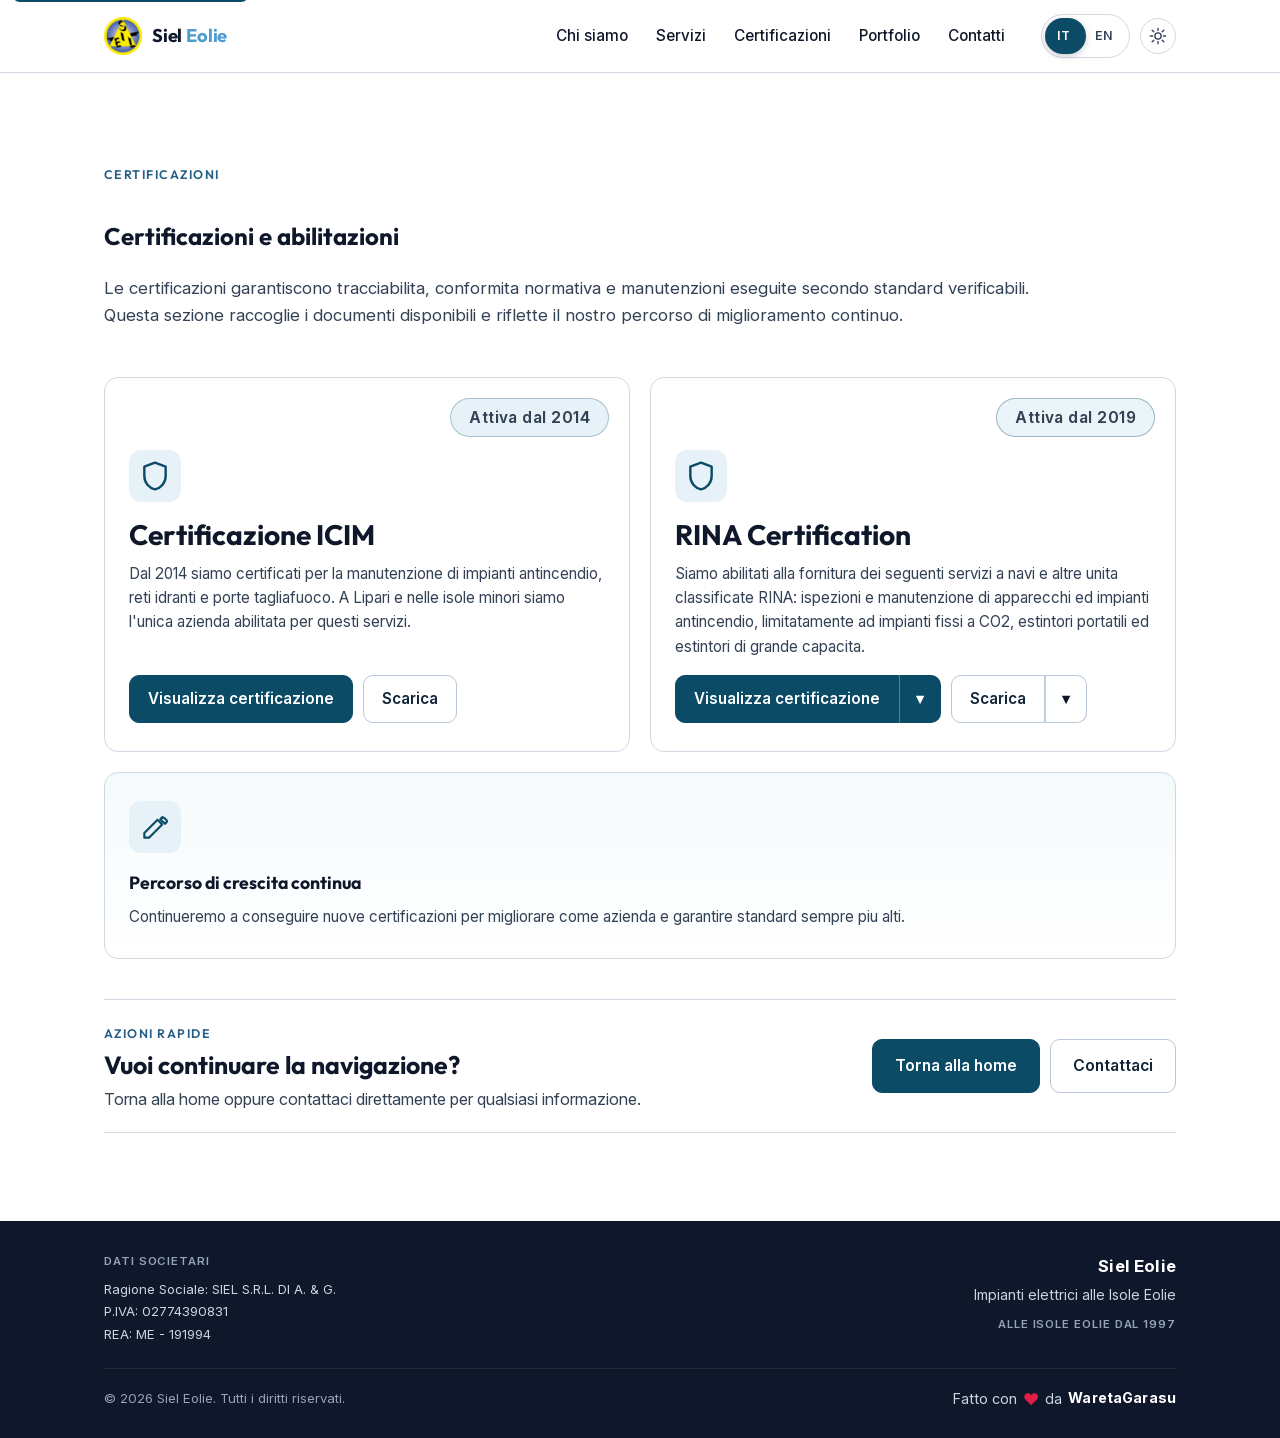
==== commit 475ba3f4: "polish certifications UX, improve accessibility, and optimize caching/performance" ====
--- a/certifications/index.html
+++ b/certifications/index.html
@@ -1 +1 @@
-<!doctype html> <html lang="it"> <head> <meta charset="UTF-8"> <meta content="width=device-width,initial-scale=1" name="viewport"> <meta content="Certificazioni Siel Eolie" name="description"> <meta content="#ffffff" name="theme-color"> <meta content="default" name="apple-mobile-web-app-status-bar-style"> <meta content="telephone=no" name="format-detection"> <meta content="Siel Eolie" name="apple-mobile-web-app-title"> <title data-i18n="cert.metaTitle">Certificazioni - Siel Eolie</title> <link href="https://sieleolie.com/certifications/" rel="canonical"> <link href="/source/img/favicon.svg" rel="icon" type="image/svg+xml"> <link href="/source/img/favicon-32.png" rel="icon" type="image/png" sizes="32x32"> <link href="/source/img/favicon.ico" rel="icon"> <link href="/source/img/apple-touch-icon.png" rel="apple-touch-icon" sizes="180x180"> <link href="/source/site.webmanifest" rel="manifest"> <script>!function(){try{var t=localStorage.getItem("theme"),e=window.matchMedia&&window.matchMedia("(prefers-color-scheme: dark)").matches,a="light"===t||"dark"===t?t:e?"dark":"light";document.documentElement.setAttribute("data-theme",a)}catch(t){document.documentElement.setAttribute("data-theme","light")}}()</script> <link href="/source/fonts/inter-variable.woff2" rel="preload" type="font/woff2" as="font" crossorigin> <link href="/source/style.min.css" rel="stylesheet"> </head> <body> <header> <div class="container nav"> <a href="/" class="brand" aria-label="Siel Eolie - home"> <img alt="" aria-hidden="true" class="brand-mark" height="38" src="/source/img/favicon.svg" width="38"> <span class="brand-name">Siel <em>Eolie</em></span> </a> <button class="menu-toggle" aria-controls="navLinks" aria-expanded="false" aria-label="Apri menu"> <span class="menu-toggle-icon" aria-hidden="true"> <span></span> <span></span> <span></span> </span> </button> <nav aria-label="Navigazione principale" class="nav-links" id="navLinks"> <a href="/#chi-siamo" data-i18n="nav.about">Chi siamo</a> <a href="/#servizi" data-i18n="nav.services">Servizi</a> <a href="/certifications/" data-i18n="nav.certifications">Certificazioni</a> <a href="/#portfolio" data-i18n="nav.portfolio">Portfolio</a> <a href="/#contatti" data-i18n="nav.contact">Contatti</a> <div class="nav-controls"> <div class="lang-toggle" role="group" aria-label="Lingua / Language"> <button class="active" type="button" aria-pressed="true" data-lang="it">IT</button> <button type="button" aria-pressed="false" data-lang="en">EN</button> </div> <button class="theme-toggle" type="button" data-i18n-attr="aria-label:a11y.themeToggle" aria-label="Cambia tema" id="themeToggle" aria-pressed="false"> <span class="theme-toggle-icon" aria-hidden="true"> <svg focusable="false" height="18" viewBox="0 0 24 24" width="18" class="icon-sun"> <circle cx="12" cy="12" fill="none" r="4.2" stroke="currentColor" stroke-width="1.8"/> <path d="M12 1.8v3M12 19.2v3M1.8 12h3M19.2 12h3M4.2 4.2l2.2 2.2M17.6 17.6l2.2 2.2M4.2 19.8l2.2-2.2M17.6 6.4l2.2-2.2" fill="none" stroke="currentColor" stroke-width="1.8" stroke-linecap="round"/> </svg> <svg focusable="false" height="18" viewBox="0 0 24 24" width="18" class="icon-moon"> <path d="M20.3 14.1A8.6 8.6 0 1 1 9.9 3.7a7 7 0 1 0 10.4 10.4z" fill="none" stroke="currentColor" stroke-width="1.8" stroke-linejoin="round"/> </svg> </span> <span class="sr-only" data-i18n="theme.toggleLabel">Cambia tema</span> </button> </div> </nav> </div> </header> <main> <section class="section"> <div class="container"> <p data-i18n="cert.eyebrow" class="eyebrow">Certificazioni</p> <h1 data-i18n="cert.title">Certificazioni e abilitazioni</h1> <p data-i18n="cert.lead" class="cert-section-lead section-lead">Le certificazioni garantiscono tracciabilita, conformita normativa e manutenzioni eseguite secondo standard verificabili.</p> <div class="certifications-grid services-grid"> <article class="service-card cert-card"> <div class="service-icon" aria-hidden="true"> <svg focusable="false" height="32" viewBox="0 0 24 24" width="32" aria-hidden="true"><path d="M12 2 4 5v7c0 5 3.5 9 8 10 4.5-1 8-5 8-10V5l-8-3z" fill="none" stroke="currentColor" stroke-width="1.8" stroke-linejoin="round"/></svg> </div> <h2 data-i18n="cert.icim.title">Certificazione ICIM</h2> <p data-i18n="cert.icim.body">Dal 2014 siamo certificati per la manutenzione di impianti antincendio, reti idranti e porte tagliafuoco. A Lipari e nelle isole minori siamo l'unica azienda abilitata per questi servizi.</p> <p data-i18n="cert.icim.tag" class="cert-active-badge">Attiva dal 2014</p> <div class="cert-doc-actions cert-doc-actions-inline"> <a href="/source/docs/certifications/icim-certification.pdf" data-i18n="cert.viewFile" class="btn btn-primary" rel="noopener" target="_blank">Visualizza certificazione</a> <a href="/source/docs/certifications/icim-certification.pdf" data-i18n="cert.downloadFile" class="btn btn-secondary" download="icim-certification.pdf">Scarica</a> </div> </article> <article class="service-card cert-card"> <div class="service-icon" aria-hidden="true"> <svg focusable="false" height="32" viewBox="0 0 24 24" width="32" aria-hidden="true"><path d="M12 2 4 5v7c0 5 3.5 9 8 10 4.5-1 8-5 8-10V5l-8-3z" fill="none" stroke="currentColor" stroke-width="1.8" stroke-linejoin="round"/></svg> </div> <h2 data-i18n="cert.rina.title">RINA Certification</h2> <p data-i18n="cert.rina.body">Siamo abilitati alla fornitura dei seguenti servizi a navi e altre unita classificate RINA: ispezioni e manutenzione di apparecchi ed impianti antincendio, limitatamente ad impianti fissi a CO2, estintori portatili ed estintori di grande capacita.</p> <p data-i18n="cert.rina.tag" class="cert-active-badge cert-active-badge-prominent">Attiva dal 2019</p> <div class="cert-doc-actions cert-doc-actions-inline"> <div class="cert-view-split" data-cert-menu> <a href="/source/docs/certifications/rina-certification-2025.pdf" data-i18n="cert.viewFile" class="btn btn-primary cert-view-main" rel="noopener" target="_blank">Visualizza certificazione</a> <button class="btn btn-primary cert-view-toggle" type="button" data-i18n-attr="aria-label:cert.rina.menuA11y" aria-controls="rinaCertMenu" aria-expanded="false" aria-haspopup="true" data-cert-menu-toggle> <svg focusable="false" height="16" viewBox="0 0 24 24" width="16" aria-hidden="true"> <path d="M7 10l5 5 5-5" fill="none" stroke="currentColor" stroke-width="2" stroke-linejoin="round" stroke-linecap="round"/> </svg> </button> <div class="cert-doc-popover" role="menu" hidden id="rinaCertMenu"> <a href="/source/docs/certifications/rina-certification-2019.pdf" data-i18n="cert.rina.prevView" class="cert-doc-popover-link" rel="noopener" target="_blank" role="menuitem">Visualizza certificazione 2019</a> </div> </div> <div class="cert-view-split cert-view-split-secondary" data-cert-menu> <a href="/source/docs/certifications/rina-certification-2025.pdf" data-i18n="cert.downloadFile" class="btn btn-secondary cert-view-main" download="rina-certification-2025.pdf">Scarica</a> <button class="btn btn-secondary cert-view-toggle" type="button" data-i18n-attr="aria-label:cert.rina.downloadMenuA11y" aria-controls="rinaCertDownloadMenu" aria-expanded="false" aria-haspopup="true" data-cert-menu-toggle> <svg focusable="false" height="16" viewBox="0 0 24 24" width="16" aria-hidden="true"> <path d="M7 10l5 5 5-5" fill="none" stroke="currentColor" stroke-width="2" stroke-linejoin="round" stroke-linecap="round"/> </svg> </button> <div class="cert-doc-popover cert-doc-popover-right" role="menu" hidden id="rinaCertDownloadMenu"> <a href="/source/docs/certifications/rina-certification-2019.pdf" data-i18n="cert.rina.prevDownload" class="cert-doc-popover-link" download="rina-certification-2019.pdf" role="menuitem">Scarica certificazione 2019</a> </div> </div> </div> </article> <article class="service-card cert-growth-card"> <div class="service-icon" aria-hidden="true"> <svg focusable="false" height="32" viewBox="0 0 24 24" width="32" aria-hidden="true"><path d="M4 16.5V20h3.5l9.9-9.9-3.5-3.5L4 16.5zm13.6-11.2a1 1 0 0 1 1.4 0l1.7 1.7a1 1 0 0 1 0 1.4l-1.2 1.2-3.5-3.5 1.6-1.6z" fill="none" stroke="currentColor" stroke-width="1.6" stroke-linejoin="round"/></svg> </div> <h2 data-i18n="cert.more.title">Percorso di crescita continua</h2> <p data-i18n="cert.more.body">Aggiorniamo costantemente questa sezione con nuove certificazioni, per garantire standard sempre piu alti e servizi sempre piu qualificati.</p> </article> </div> <div class="cert-page-actions" aria-labelledby="certActionsTitle"> <div class="cert-page-actions-text"> <p data-i18n="cert.quickActionsEyebrow" class="eyebrow cert-page-actions-eyebrow">Azioni rapide</p> <h2 data-i18n="cert.quickActionsTitle" id="certActionsTitle">Vuoi continuare la navigazione?</h2> <p data-i18n="cert.quickActionsBody" class="cert-page-actions-body">Torna alla home oppure contattaci direttamente per qualsiasi informazione.</p> </div> <div class="cert-page-actions-buttons"> <a href="/" data-i18n="cert.ctaHome" class="btn btn-primary">Torna alla home</a> <a href="/#contatti" data-i18n="cert.ctaContact" class="btn btn-secondary">Contattaci</a> </div> </div> </div> </section> </main> <footer> <div class="container footer-content"> <div class="footer-top"> <div class="footer-legal"> <p data-i18n="footer.legalTitle" class="footer-legal-title">Dati societari</p> <p data-i18n="footer.legalCompany" class="footer-legal-item">Ragione Sociale: SIEL S.R.L. DI A. & G.</p> <p data-i18n="footer.legalVat" class="footer-legal-item">P.IVA: 02774390831</p> <p data-i18n="footer.legalRea" class="footer-legal-item">REA: ME - 191994</p> </div> <div class="footer-brand"> <p class="footer-brand-name"><strong data-i18n="brand.name">Siel Eolie</strong></p> <p data-i18n="footer.tagline" class="footer-brand-tagline">Impianti elettrici alle Isole Eolie</p> <p data-i18n="footer.since" class="footer-brand-since">Alle Isole Eolie dal 1997</p> </div> </div> <div class="footer-bottom"> <div class="footer-copy"> © <span id="year"></span> <span data-i18n="brand.name">Siel Eolie</span>. <span data-i18n="footer.rights">Tutti i diritti riservati.</span> </div> <div class="footer-signature"> <span data-i18n="footer.built">Fatto con</span> <span class="heart" aria-hidden="true">❤️</span> <span data-i18n="footer.builtBy">da</span> <a href="https://waretagarasu.com" class="signature-link" rel="noopener author" target="_blank" aria-label="WaretaGarasu - portfolio"><strong class="signature">WaretaGarasu</strong></a> </div> </div> </div> </footer> <button class="to-top" type="button" data-i18n-attr="aria-label:a11y.toTop" aria-label="Torna su" id="toTop" hidden> <svg focusable="false" height="20" viewBox="0 0 24 24" width="20" aria-hidden="true"> <path d="M12 5l-7 7h4v7h6v-7h4z" fill="currentColor"/> </svg> </button> <script src="/source/script.min.js"></script> </body> </html> +<!doctype html> <html lang="it"> <head> <meta charset="UTF-8"> <meta content="width=device-width,initial-scale=1" name="viewport"> <meta content="Certificazioni Siel Eolie" name="description"> <meta content="#ffffff" name="theme-color"> <meta content="default" name="apple-mobile-web-app-status-bar-style"> <meta content="telephone=no" name="format-detection"> <meta content="Siel Eolie" name="apple-mobile-web-app-title"> <title data-i18n="cert.metaTitle">Certificazioni - Siel Eolie</title> <link href="https://sieleolie.com/certifications/" rel="canonical"> <link href="/source/img/favicon.svg" rel="icon" type="image/svg+xml"> <link href="/source/img/favicon-32.png" rel="icon" type="image/png" sizes="32x32"> <link href="/source/img/favicon.ico" rel="icon"> <link href="/source/img/apple-touch-icon.png" rel="apple-touch-icon" sizes="180x180"> <link href="/source/site.webmanifest" rel="manifest"> <script>!function(){try{var t=localStorage.getItem("theme"),e=window.matchMedia&&window.matchMedia("(prefers-color-scheme: dark)").matches,a="light"===t||"dark"===t?t:e?"dark":"light";document.documentElement.setAttribute("data-theme",a)}catch(t){document.documentElement.setAttribute("data-theme","light")}}()</script> <link href="/source/fonts/inter-variable.woff2" rel="preload" type="font/woff2" as="font" crossorigin> <link href="/source/style.min.css" rel="stylesheet"> </head> <body> <a href="#mainContent" data-i18n="a11y.skipToMain" class="skip-link">Vai al contenuto principale</a> <header> <div class="container nav"> <a href="/" class="brand" aria-label="Siel Eolie - home"> <img alt="" aria-hidden="true" class="brand-mark" height="38" src="/source/img/favicon.svg" width="38"> <span class="brand-name">Siel <em>Eolie</em></span> </a> <button class="menu-toggle" data-i18n-attr="aria-label:a11y.menuOpen" aria-controls="navLinks" aria-expanded="false" aria-label="Apri menu"> <span class="menu-toggle-icon" aria-hidden="true"> <span></span> <span></span> <span></span> </span> </button> <nav aria-label="Navigazione principale" class="nav-links" id="navLinks"> <a href="/#chi-siamo" data-i18n="nav.about">Chi siamo</a> <a href="/#servizi" data-i18n="nav.services">Servizi</a> <a href="/certifications/" data-i18n="nav.certifications">Certificazioni</a> <a href="/#portfolio" data-i18n="nav.portfolio">Portfolio</a> <a href="/#contatti" data-i18n="nav.contact">Contatti</a> <div class="nav-controls"> <div class="lang-toggle" aria-label="Lingua / Language" role="group"> <button class="active" type="button" aria-pressed="true" data-lang="it">IT</button> <button type="button" aria-pressed="false" data-lang="en">EN</button> </div> <button class="theme-toggle" data-i18n-attr="aria-label:a11y.themeToggle" type="button" aria-label="Cambia tema" id="themeToggle" aria-pressed="false"> <span class="theme-toggle-icon" aria-hidden="true"> <svg focusable="false" height="18" viewBox="0 0 24 24" width="18" class="icon-sun"> <circle cx="12" cy="12" fill="none" r="4.2" stroke="currentColor" stroke-width="1.8"/> <path d="M12 1.8v3M12 19.2v3M1.8 12h3M19.2 12h3M4.2 4.2l2.2 2.2M17.6 17.6l2.2 2.2M4.2 19.8l2.2-2.2M17.6 6.4l2.2-2.2" fill="none" stroke="currentColor" stroke-width="1.8" stroke-linecap="round"/> </svg> <svg focusable="false" height="18" viewBox="0 0 24 24" width="18" class="icon-moon"> <path d="M20.3 14.1A8.6 8.6 0 1 1 9.9 3.7a7 7 0 1 0 10.4 10.4z" fill="none" stroke="currentColor" stroke-width="1.8" stroke-linejoin="round"/> </svg> </span> <span class="sr-only" data-i18n="theme.toggleLabel">Cambia tema</span> </button> </div> </nav> </div> </header> <main id="mainContent"> <section class="section"> <div class="container"> <p data-i18n="cert.eyebrow" class="eyebrow">Certificazioni</p> <h1 data-i18n="cert.title">Certificazioni e abilitazioni</h1> <p data-i18n="cert.lead" class="cert-section-lead section-lead">Le certificazioni garantiscono tracciabilita, conformita normativa e manutenzioni eseguite secondo standard verificabili. Questa sezione raccoglie i documenti disponibili e riflette il nostro percorso di miglioramento continuo.</p> <div class="certifications-grid services-grid"> <article class="service-card cert-card"> <div class="service-icon" aria-hidden="true"> <svg focusable="false" height="32" viewBox="0 0 24 24" width="32" aria-hidden="true"><path d="M12 2 4 5v7c0 5 3.5 9 8 10 4.5-1 8-5 8-10V5l-8-3z" fill="none" stroke="currentColor" stroke-width="1.8" stroke-linejoin="round"/></svg> </div> <h3 data-i18n="cert.icim.title">Certificazione ICIM</h3> <p data-i18n="cert.icim.body">Dal 2014 siamo certificati per la manutenzione di impianti antincendio, reti idranti e porte tagliafuoco. A Lipari e nelle isole minori siamo l'unica azienda abilitata per questi servizi.</p> <p data-i18n="cert.icim.tag" class="cert-active-badge">Attiva dal 2014</p> <div class="cert-doc-actions cert-doc-actions-inline"> <a href="/source/docs/certifications/icim-certification.pdf" data-i18n="cert.viewFile" class="btn btn-primary" rel="noopener" target="_blank">Visualizza certificazione</a> <a href="/source/docs/certifications/icim-certification.pdf" data-i18n="cert.downloadFile" class="btn btn-secondary" download="icim-certification.pdf">Scarica</a> </div> </article> <article class="service-card cert-card"> <div class="service-icon" aria-hidden="true"> <svg focusable="false" height="32" viewBox="0 0 24 24" width="32" aria-hidden="true"><path d="M12 2 4 5v7c0 5 3.5 9 8 10 4.5-1 8-5 8-10V5l-8-3z" fill="none" stroke="currentColor" stroke-width="1.8" stroke-linejoin="round"/></svg> </div> <h3 data-i18n="cert.rina.title">RINA Certification</h3> <p data-i18n="cert.rina.body">Siamo abilitati alla fornitura dei seguenti servizi a navi e altre unita classificate RINA: ispezioni e manutenzione di apparecchi ed impianti antincendio, limitatamente ad impianti fissi a CO2, estintori portatili ed estintori di grande capacita.</p> <p data-i18n="cert.rina.tag" class="cert-active-badge cert-active-badge-prominent">Attiva dal 2019</p> <div class="cert-doc-actions cert-doc-actions-inline"> <div class="cert-view-split" data-cert-menu> <a href="/source/docs/certifications/rina-certification-2025.pdf" data-i18n="cert.viewFile" class="btn btn-primary cert-view-main" rel="noopener" target="_blank">Visualizza certificazione</a> <button class="btn btn-primary cert-view-toggle" data-i18n-attr="aria-label:cert.rina.menuA11y" type="button" aria-controls="rinaCertMenu" aria-expanded="false" aria-haspopup="true" data-cert-menu-toggle> <span class="cert-view-caret" aria-hidden="true">▾</span> </button> <div class="cert-doc-popover" hidden id="rinaCertMenu"> <a href="/source/docs/certifications/rina-certification-2019.pdf" data-i18n="cert.rina.prevView" class="cert-doc-popover-link" rel="noopener" target="_blank">Visualizza certificazione 2019</a> </div> </div> <div class="cert-view-split cert-view-split-secondary" data-cert-menu> <a href="/source/docs/certifications/rina-certification-2025.pdf" data-i18n="cert.downloadFile" class="btn btn-secondary cert-view-main" download="rina-certification-2025.pdf">Scarica</a> <button class="btn btn-secondary cert-view-toggle" data-i18n-attr="aria-label:cert.rina.downloadMenuA11y" type="button" aria-controls="rinaCertDownloadMenu" aria-expanded="false" aria-haspopup="true" data-cert-menu-toggle> <span class="cert-view-caret" aria-hidden="true">▾</span> </button> <div class="cert-doc-popover cert-doc-popover-right" hidden id="rinaCertDownloadMenu"> <a href="/source/docs/certifications/rina-certification-2019.pdf" data-i18n="cert.rina.prevDownload" class="cert-doc-popover-link" download="rina-certification-2019.pdf">Scarica certificazione 2019</a> </div> </div> </div> </article> <article class="service-card cert-growth-card"> <div class="service-icon" aria-hidden="true"> <svg focusable="false" height="32" viewBox="0 0 24 24" width="32" aria-hidden="true"><path d="M4 16.5V20h3.5l9.9-9.9-3.5-3.5L4 16.5zm13.6-11.2a1 1 0 0 1 1.4 0l1.7 1.7a1 1 0 0 1 0 1.4l-1.2 1.2-3.5-3.5 1.6-1.6z" fill="none" stroke="currentColor" stroke-width="1.6" stroke-linejoin="round"/></svg> </div> <h3 data-i18n="cert.more.title">Percorso di crescita continua</h3> <p data-i18n="cert.more.body">Aggiorniamo costantemente questa sezione con nuove certificazioni, per garantire standard sempre piu alti e servizi sempre piu qualificati.</p> </article> </div> <div class="cert-page-actions" aria-labelledby="certActionsTitle"> <div class="cert-page-actions-text"> <p data-i18n="cert.quickActionsEyebrow" class="eyebrow cert-page-actions-eyebrow">Azioni rapide</p> <h2 data-i18n="cert.quickActionsTitle" id="certActionsTitle">Vuoi continuare la navigazione?</h2> <p data-i18n="cert.quickActionsBody" class="cert-page-actions-body">Torna alla home oppure contattaci direttamente per qualsiasi informazione.</p> </div> <div class="cert-page-actions-buttons"> <a href="/" data-i18n="cert.ctaHome" class="btn btn-primary">Torna alla home</a> <a href="/#contatti" data-i18n="cert.ctaContact" class="btn btn-secondary">Contattaci</a> </div> </div> </div> </section> </main> <footer> <div class="container footer-content"> <div class="footer-top"> <div class="footer-legal"> <p data-i18n="footer.legalTitle" class="footer-legal-title">Dati societari</p> <p data-i18n="footer.legalCompany" class="footer-legal-item">Ragione Sociale: SIEL S.R.L. DI A. & G.</p> <p data-i18n="footer.legalVat" class="footer-legal-item">P.IVA: 02774390831</p> <p data-i18n="footer.legalRea" class="footer-legal-item">REA: ME - 191994</p> </div> <div class="footer-brand"> <p class="footer-brand-name"><strong data-i18n="brand.name">Siel Eolie</strong></p> <p data-i18n="footer.tagline" class="footer-brand-tagline">Impianti elettrici alle Isole Eolie</p> <p data-i18n="footer.since" class="footer-brand-since">Alle Isole Eolie dal 1997</p> </div> </div> <div class="footer-bottom"> <div class="footer-copy"> © <span id="year"></span> <span data-i18n="brand.name">Siel Eolie</span>. <span data-i18n="footer.rights">Tutti i diritti riservati.</span> </div> <div class="footer-signature"> <span data-i18n="footer.built">Fatto con</span> <span class="heart" aria-hidden="true">❤️</span> <span data-i18n="footer.builtBy">da</span> <a href="https://waretagarasu.com" class="signature-link" rel="noopener author" target="_blank" aria-label="WaretaGarasu - portfolio"><strong class="signature">WaretaGarasu</strong></a> </div> </div> </div> </footer> <button class="to-top" data-i18n-attr="aria-label:a11y.toTop" type="button" aria-label="Torna su" id="toTop" hidden> <svg focusable="false" height="20" viewBox="0 0 24 24" width="20" aria-hidden="true"> <path d="M12 5l-7 7h4v7h6v-7h4z" fill="currentColor"/> </svg> </button> <script src="/source/script.min.js"></script> </body> </html> 
--- a/source/style.min.css
+++ b/source/style.min.css
@@ -1 +1 @@
-@font-face{font-family:"Inter";font-style:normal;font-weight:100 900;font-display:swap;src:url("fonts/inter-variable.woff2") format("woff2")}@font-face{font-family:"Inter";font-style:italic;font-weight:100 900;font-display:swap;src:url("fonts/inter-variable-italic.woff2") format("woff2")}@font-face{font-family:"Outfit";font-style:normal;font-weight:100 900;font-display:swap;src:url("fonts/outfit-latin-ext.woff2") format("woff2");unicode-range:U+0100-02BA,U+02BD-02C5,U+02C7-02CC,U+02CE-02D7,U+02DD-02FF,U+0304,U+0308,U+0329,U+1D00-1DBF,U+1E00-1E9F,U+1EF2-1EFF,U+2020,U+20A0-20AB,U+20AD-20C0,U+2113,U+2C60-2C7F,U+A720-A7FF}@font-face{font-family:"Outfit";font-style:normal;font-weight:100 900;font-display:swap;src:url("fonts/outfit-latin.woff2") format("woff2");unicode-range:U+0000-00FF,U+0131,U+0152-0153,U+02BB-02BC,U+02C6,U+02DA,U+02DC,U+0304,U+0308,U+0329,U+2000-206F,U+20AC,U+2122,U+2191,U+2193,U+2212,U+2215,U+FEFF,U+FFFD}:root{--primary:#0b4b66;--primary-hover:#083a52;--primary-soft:#e6f2f7;--accent:#4f9dcf;--accent-hover:#3a82b4;--accent-soft:#e6f1f9;--bg:#fff;--bg-soft:#f4f8fb;--text:#0f172a;--text-muted:#475569;--border:#e5e7eb;--success:#16a34a;--shadow:0 1px 2px rgba(15,23,42,0.04),0 8px 24px rgba(15,23,42,0.06);--shadow-lg:0 4px 12px rgba(15,23,42,0.06),0 20px 48px rgba(15,23,42,0.10);--radius:14px;--radius-sm:8px;--max-width:1120px;--header-h:72px;--header-bg:rgba(255,255,255,0.92);--on-primary:#fff;--on-accent:#fff;--on-dark-subtle:rgba(255,255,255,0.86);--eyebrow-color:#2f6f99;--font-sans:"Inter",-apple-system,BlinkMacSystemFont,"Segoe UI",Roboto,"Helvetica Neue",Arial,sans-serif;--font-display:"Outfit","Inter",-apple-system,BlinkMacSystemFont,"Segoe UI",sans-serif}[data-theme="dark"]{--primary:#69b3df;--primary-hover:#85c2e7;--primary-soft:#122938;--accent:#8dc8ed;--accent-hover:#a0d4f1;--accent-soft:#163347;--bg:#0f172a;--bg-soft:#111c31;--text:#e2e8f0;--text-muted:#b7c3d6;--border:#2a3950;--shadow:0 1px 2px rgba(0,0,0,0.25),0 8px 24px rgba(0,0,0,0.32);--shadow-lg:0 4px 12px rgba(0,0,0,0.35),0 20px 48px rgba(0,0,0,0.42);--header-bg:rgba(15,23,42,0.9);--on-primary:#0b1a2b;--on-accent:#0b1a2b;--on-dark-subtle:rgba(230,242,251,0.9);--eyebrow-color:#95d1f0}*,*::before,*::after{box-sizing:border-box}html{scroll-behavior:smooth;scroll-padding-top:var(--header-h);-webkit-text-size-adjust:100%}body{margin:0;min-height:100vh;display:flex;flex-direction:column;font-family:var(--font-sans);font-size:16px;line-height:1.6;color:var(--text);background:var(--bg)}main{flex:1}h1,h2,h3,h4,h5,h6,.brand,.eyebrow,.not-found .code{font-family:var(--font-display)}img{max-width:100%;height:auto;display:block}a{color:var(--primary);text-decoration:none}a:hover,a:focus-visible{color:var(--primary-hover);text-decoration:underline}button{font:inherit;cursor:pointer}a,button,.btn,input,select,textarea{-webkit-tap-highlight-color:transparent}:focus-visible{outline:2px solid var(--primary);outline-offset:2px;border-radius:4px}.container{width:100%;max-width:var(--max-width);margin:0 auto;padding:0 24px}.section{padding:88px 0}.section-soft{background:var(--bg-soft)}.section h2{font-size:clamp(1.7rem,3vw,2.3rem);line-height:1.2;margin:0 0 16px;color:var(--text)}.section-lead{max-width:720px;font-size:1.05rem;color:var(--text-muted);margin:0 0 48px}.eyebrow{display:inline-block;text-transform:uppercase;letter-spacing:.12em;font-size:.78rem;font-weight:600;color:var(--eyebrow-color);margin:0 0 12px}.noscript-banner{background:#fef3c7;color:#78350f;border-bottom:1px solid #fde68a;padding:12px 24px;font-size:.9rem;text-align:center;line-height:1.5}.noscript-banner a{color:#78350f;font-weight:600;text-decoration:underline}header{position:sticky;top:0;z-index:50;border-bottom:1px solid var(--border);background:var(--header-bg)}header::before{content:"";position:absolute;inset:0;z-index:-1;backdrop-filter:saturate(160%) blur(8px);-webkit-backdrop-filter:saturate(160%) blur(8px);pointer-events:none}.nav{display:flex;align-items:center;justify-content:space-between;height:var(--header-h);gap:16px}.brand{display:inline-flex;align-items:center;gap:10px;font-weight:700;font-size:1.15rem;color:var(--text);text-decoration:none;letter-spacing:-.01em}.brand:hover{text-decoration:none;color:var(--text)}.brand-mark{display:inline-block;width:38px;height:38px;object-fit:contain;flex-shrink:0}.brand-name em{font-style:normal;color:var(--accent);font-weight:700}.nav-links{display:flex;align-items:center;gap:28px}.nav-links a{color:var(--text);font-weight:500;font-size:.95rem;padding:6px 0;position:relative}.nav-links a:hover,.nav-links a:focus-visible{color:var(--primary);text-decoration:none}.nav-controls{display:inline-flex;align-items:center;gap:10px;margin-left:8px}.lang-toggle{position:relative;display:inline-flex;border:1px solid var(--border);border-radius:999px;padding:3px;background:var(--bg);transition:border-color 220ms ease,box-shadow 260ms ease,background-color 220ms ease}.lang-toggle::before{content:"";position:absolute;top:3px;left:3px;width:calc(50% - 3px);height:calc(100% - 6px);border-radius:999px;background:var(--primary);box-shadow:0 2px 6px rgba(15,23,42,0.22);transform:translateX(0);transition:transform 420ms cubic-bezier(0.16,1,0.3,1),background-color 260ms ease}.lang-toggle[data-active-lang="en"]::before{transform:translateX(100%)}.lang-toggle button{position:relative;z-index:1;border:0;background:transparent;color:var(--text-muted);font-weight:600;font-size:.78rem;padding:5px 12px;border-radius:999px;letter-spacing:.04em;transition:color 320ms ease,transform 240ms cubic-bezier(0.2,0.9,0.3,1)}.lang-toggle button.active{color:var(--on-primary);animation:langTogglePop 420ms cubic-bezier(0.16,1,0.3,1)}.lang-toggle button:not(.active):hover,.lang-toggle button:not(.active):focus-visible{color:var(--primary);transform:translateY(-1px) scale(1.03)}.lang-toggle button:active{transform:translateY(0)}.lang-toggle:focus-within{border-color:var(--primary);box-shadow:0 0 0 3px color-mix(in srgb,var(--accent) 24%,transparent)}@keyframes langTogglePop{0%{transform:scale(0.93)}60%{transform:scale(1.06)}100%{transform:scale(1)}}.theme-toggle{position:relative;display:inline-flex;align-items:center;justify-content:center;border:1px solid var(--border);background:var(--bg);color:var(--text-muted);border-radius:999px;width:34px;height:34px;min-height:34px;padding:0;box-shadow:inset 0 0 0 1px rgba(255,255,255,0.04);transition:border-color 180ms ease,color 180ms ease,background-color 180ms ease,box-shadow 220ms ease}.theme-toggle-icon{position:relative;display:grid;place-items:center;width:18px;height:18px}.theme-toggle-icon svg{position:absolute;top:50%;left:50%;transform-origin:50% 50%;transition:opacity 420ms ease,transform 560ms cubic-bezier(0.16,1,0.3,1)}.theme-toggle .icon-sun{opacity:1;transform:translate(-50%,-50%) rotate(0) scale(1)}.theme-toggle .icon-moon{opacity:0;transform:translate(-50%,-50%) rotate(-56deg) scale(0.62)}[data-theme="dark"] .theme-toggle .icon-sun{opacity:0;transform:translate(-50%,-50%) rotate(56deg) scale(0.62)}[data-theme="dark"] .theme-toggle .icon-moon{opacity:1;transform:translate(-50%,-50%) rotate(0) scale(1)}.theme-toggle:hover,.theme-toggle:focus-visible{background:var(--primary-soft);color:var(--primary);border-color:var(--primary);box-shadow:0 0 0 3px color-mix(in srgb,var(--accent) 24%,transparent)}.theme-toggle:focus-visible{outline:0}.sr-only{position:absolute;width:1px;height:1px;padding:0;margin:-1px;overflow:hidden;clip:rect(0,0,0,0);white-space:nowrap;border:0}.menu-toggle{display:none;align-items:center;justify-content:center;width:44px;height:44px;border:1px solid var(--border);background:var(--bg);border-radius:10px;padding:0;color:var(--text);cursor:pointer;transition:background-color 140ms ease,border-color 140ms ease}.menu-toggle:hover,.menu-toggle:focus-visible{background:var(--primary-soft);border-color:var(--primary);color:var(--primary)}.menu-toggle-icon{position:relative;display:block;width:22px;height:16px}.menu-toggle-icon span{position:absolute;left:0;right:0;height:2px;background:currentColor;border-radius:2px;transform-origin:50% 50%;transition:top 200ms cubic-bezier(0.2,0.9,0.3,1) 140ms,transform 200ms cubic-bezier(0.2,0.9,0.3,1),opacity 140ms ease}.menu-toggle-icon span:nth-child(1){top:0}.menu-toggle-icon span:nth-child(2){top:7px}.menu-toggle-icon span:nth-child(3){top:14px}.menu-toggle[aria-expanded="true"] .menu-toggle-icon span{transition:top 200ms cubic-bezier(0.2,0.9,0.3,1),transform 200ms cubic-bezier(0.2,0.9,0.3,1) 140ms,opacity 140ms ease}.menu-toggle[aria-expanded="true"] .menu-toggle-icon span:nth-child(1){top:7px;transform:rotate(45deg)}.menu-toggle[aria-expanded="true"] .menu-toggle-icon span:nth-child(2){opacity:0}.menu-toggle[aria-expanded="true"] .menu-toggle-icon span:nth-child(3){top:7px;transform:rotate(-45deg)}.hero{position:relative;padding:96px 0 72px;background:radial-gradient(1200px 500px at 80% -10%,rgba(212,120,63,0.10),transparent 60%),radial-gradient(800px 400px at 0 10%,rgba(11,75,102,0.10),transparent 60%),linear-gradient(180deg,var(--bg) 0,var(--bg-soft) 100%);border-bottom:1px solid var(--border)}.hero-inner{max-width:820px}.hero h1{font-size:clamp(2.1rem,4.5vw,3.2rem);line-height:1.1;margin:0 0 20px;letter-spacing:-.01em;color:var(--text)}.hero-lead{font-size:1.12rem;color:var(--text-muted);margin:0 0 32px;max-width:640px}.hero-badge{display:inline-flex;align-items:center;gap:8px;margin:0 0 20px;padding:8px 14px;background:var(--accent-soft);color:var(--primary);border:1px solid rgba(79,157,207,0.25);border-radius:999px;font-size:.82rem;font-weight:600;letter-spacing:.01em;line-height:1.3;max-width:fit-content}.hero-badge svg{flex-shrink:0;color:var(--accent)}.hero-ctas{display:flex;gap:12px;flex-wrap:wrap}.btn{display:inline-flex;align-items:center;justify-content:center;gap:8px;padding:13px 22px;border-radius:10px;font-weight:600;font-size:.98rem;text-decoration:none;border:1px solid transparent;transition:background-color 120ms ease,border-color 120ms ease,color 120ms ease,transform 120ms ease;white-space:nowrap}.btn:hover{text-decoration:none;transform:translateY(-1px)}.btn:active{transform:translateY(0)}.btn-primary{background:var(--primary);color:var(--on-primary);border-color:var(--primary)}.btn-primary:hover,.btn-primary:focus-visible{background:var(--primary-hover);border-color:var(--primary-hover);color:var(--on-primary)}.btn-secondary{background:var(--bg);color:var(--text);border-color:var(--border)}.btn-secondary:hover,.btn-secondary:focus-visible{background:var(--primary-soft);border-color:var(--primary);color:var(--primary)}.btn-whatsapp{background:#25d366;color:#052e16;border-color:#25d366}.btn-whatsapp:hover,.btn-whatsapp:focus-visible{background:#1fb757;border-color:#1fb757;color:#052e16}.about-grid{display:grid;grid-template-columns:repeat(3,1fr);gap:28px;margin-top:40px}.about-block h3{font-size:1.1rem;margin:0 0 10px;color:var(--primary)}.about-block p{margin:0;color:var(--text-muted);font-size:.98rem}.services-grid{display:grid;grid-template-columns:repeat(3,1fr);gap:20px}.service-card{background:var(--bg);border:1px solid var(--border);border-radius:var(--radius);padding:28px 24px;transition:box-shadow 160ms ease,transform 160ms ease,border-color 160ms ease}.service-card:hover,.service-card:focus-within{box-shadow:var(--shadow);border-color:var(--accent);outline:2px solid var(--accent-soft);outline-offset:2px;transform:translateY(-2px)}.service-icon{width:52px;height:52px;border-radius:12px;background:var(--primary-soft);color:var(--primary);display:inline-flex;align-items:center;justify-content:center;margin-bottom:16px}.service-card h3{font-size:1.1rem;margin:0 0 8px;color:var(--text)}.service-card p{margin:0;color:var(--text-muted);font-size:.95rem}.cert-promo-strip{padding:48px 0;background:linear-gradient(135deg,rgba(11,75,102,0.9),rgba(8,58,82,0.9)),radial-gradient(540px 260px at 88% 34%,rgba(79,157,207,0.3),transparent 65%);border-top:1px solid color-mix(in srgb,var(--border) 70%,#fff 30%);border-bottom:1px solid color-mix(in srgb,var(--border) 78%,#fff 22%);box-shadow:inset 0 1px 0 rgba(255,255,255,0.08),inset 0 -1px 0 rgba(0,0,0,0.14)}[data-theme="dark"] .cert-promo-strip{background:linear-gradient(135deg,rgba(15,23,42,0.94),rgba(8,47,73,0.94)),radial-gradient(560px 280px at 88% 34%,rgba(120,189,233,0.24),transparent 65%);border-top:1px solid rgba(120,189,233,0.24);border-bottom:1px solid rgba(120,189,233,0.18);box-shadow:inset 0 1px 0 rgba(148,203,238,0.1),inset 0 -1px 0 rgba(3,8,20,0.5)}.cert-promo-inner{display:grid;grid-template-columns:1fr auto;align-items:center;gap:18px;max-width:1060px}.cert-promo-eyebrow{color:var(--on-dark-subtle)}.cert-promo-text h2{margin:0 0 8px;color:#fff;font-size:clamp(1.35rem,2.4vw,1.8rem)}.cert-promo-body{margin:0;color:rgba(255,255,255,0.88);max-width:72ch;line-height:1.55}.cert-promo-actions{display:flex;align-items:center}.cert-doc-actions{display:flex;gap:10px;flex-wrap:wrap;margin-top:16px}.cert-doc-actions-inline{flex-wrap:nowrap}.cert-doc-actions .btn{padding:10px 16px;min-height:44px;font-size:.9rem;white-space:nowrap}.cert-card{position:relative;padding-top:72px;display:flex;flex-direction:column}.cert-card h2{margin-top:0}.cert-card .cert-doc-actions{margin-top:auto;padding-top:16px}.cert-section-lead{max-width:980px}.cert-active-badge{margin:12px 0 14px;display:inline-flex;align-items:center;gap:6px;padding:11px 18px;border-radius:999px;background:var(--primary-soft);border:1px solid color-mix(in srgb,var(--primary) 28%,transparent);color:var(--primary);font-weight:650;font-size:.86rem;letter-spacing:.03em;line-height:1;width:fit-content;max-width:max-content}.cert-card .cert-active-badge{position:absolute;top:20px;right:20px;margin:0;z-index:1}.cert-active-badge-prominent{background:color-mix(in srgb,var(--primary-soft) 82%,var(--bg) 18%);border-color:color-mix(in srgb,var(--primary) 35%,transparent);box-shadow:0 1px 0 rgba(255,255,255,0.1) inset}.cert-view-split{position:relative;display:inline-flex;align-items:stretch;min-width:0}.cert-view-main{border-top-right-radius:0;border-bottom-right-radius:0;padding-right:14px}.cert-view-toggle{width:42px;min-width:42px;padding:0;align-items:center;justify-content:center;border-top-left-radius:0;border-bottom-left-radius:0;border-left:1px solid color-mix(in srgb,var(--on-primary) 30%,transparent)}.cert-view-toggle:hover,.cert-view-toggle:focus-visible{transform:none}.cert-view-toggle svg{transition:transform 180ms ease}.cert-view-split-secondary .cert-view-toggle{border-left:1px solid color-mix(in srgb,var(--text) 20%,transparent)}.cert-view-split.is-open .cert-view-toggle svg{transform:rotate(180deg)}.cert-doc-popover{position:absolute;z-index:20;left:0;top:calc(100% + 8px);min-width:260px;max-width:min(360px,calc(100vw - 64px));padding:8px;border:1px solid var(--border);border-radius:12px;background:var(--bg);box-shadow:var(--shadow-lg);opacity:0;transform:translateY(-6px);pointer-events:none;transition:opacity 170ms ease,transform 170ms ease}.cert-doc-popover-right{right:0;left:auto}.cert-view-split.is-open .cert-doc-popover{opacity:1;transform:translateY(0);pointer-events:auto}.cert-doc-popover-link{display:block;padding:10px 12px;border-radius:8px;color:var(--text);font-weight:600;font-size:.88rem;text-decoration:none}.cert-doc-popover-link:hover,.cert-doc-popover-link:focus-visible{background:var(--primary-soft);color:var(--primary);text-decoration:none}.cert-growth-card{background:linear-gradient(180deg,color-mix(in srgb,var(--primary-soft) 40%,var(--bg) 60%),var(--bg));grid-column:1 / -1}.certifications-grid{grid-template-columns:repeat(2,minmax(0,1fr))}.cert-page-actions{margin-top:40px;padding:20px 0;border-top:1px solid var(--border);border-bottom:1px solid var(--border)}.cert-page-actions{display:grid;grid-template-columns:1fr auto;gap:20px;align-items:center}.cert-page-actions-text{max-width:66ch}.cert-page-actions-eyebrow{margin-bottom:6px}.cert-page-actions-text h2{margin:0 0 8px;font-size:clamp(1.2rem,2.2vw,1.55rem);color:var(--text)}.cert-page-actions-body{margin:0;color:var(--text-muted);line-height:1.55}.cert-page-actions-buttons{display:flex;gap:10px;flex-wrap:wrap;justify-content:flex-end}.cert-promo-strip .btn-primary{background:#d8ecfb;color:#0b3552;border-color:#d8ecfb}.cert-promo-strip .btn-primary:hover,.cert-promo-strip .btn-primary:focus-visible{background:#c2e3f9;color:#082a43;border-color:#c2e3f9}[data-theme="dark"] .cert-promo-strip .btn-primary{background:linear-gradient(180deg,#9fd6f3 0,#82c6eb 100%);color:#0b1a2b;border-color:rgba(196,229,248,0.78);box-shadow:0 6px 16px rgba(12,34,52,0.35)}[data-theme="dark"] .cert-promo-strip .btn-primary:hover,[data-theme="dark"] .cert-promo-strip .btn-primary:focus-visible{background:linear-gradient(180deg,#b3e0f7 0,#95d1f0 100%);color:#081525;border-color:rgba(214,238,251,0.9);box-shadow:0 8px 20px rgba(10,30,46,0.45);transform:translateY(-1px)}.portfolio-filters{display:flex;flex-wrap:wrap;gap:8px;margin-bottom:28px}.portfolio-filters .filter{background:var(--bg);color:var(--text-muted);border:1px solid var(--border);border-radius:999px;padding:8px 16px;font-size:.88rem;font-weight:500;transition:background-color 120ms ease,color 120ms ease,border-color 120ms ease}.portfolio-filters .filter:hover{border-color:var(--primary);color:var(--primary)}.portfolio-filters .filter:focus-visible{outline:2px solid var(--accent);outline-offset:2px;border-color:var(--primary);color:var(--primary)}.portfolio-filters .filter.active{background:var(--primary);color:var(--on-primary);border-color:var(--primary)}.portfolio-grid{display:grid;grid-template-columns:repeat(3,1fr);gap:14px}.portfolio-item{margin:0;border-radius:var(--radius-sm);overflow:hidden;background:var(--bg-soft);aspect-ratio:4 / 3;border:1px solid var(--border);transition:transform 200ms ease,box-shadow 200ms ease}.portfolio-item:hover{transform:translateY(-2px);box-shadow:var(--shadow)}.portfolio-item img{width:100%;height:100%;object-fit:cover;display:block;transition:transform 400ms ease}.portfolio-item:hover img{transform:scale(1.03)}.portfolio-item[hidden]{display:none !important}.contact-grid{display:grid;grid-template-columns:1fr 1.2fr;gap:32px;align-items:start}.contact-info{list-style:none;margin:0;padding:0;display:flex;flex-direction:column;gap:18px}.contact-info li{display:flex;gap:14px;align-items:flex-start}.ci-icon{flex-shrink:0;width:40px;height:40px;border-radius:10px;background:var(--primary-soft);color:var(--primary);display:inline-flex;align-items:center;justify-content:center}.ci-label{font-size:.78rem;text-transform:uppercase;letter-spacing:.08em;font-weight:600;color:var(--text-muted);margin-bottom:2px}.ci-value{color:var(--text);font-weight:500}.ci-value a{color:var(--primary)}.map-wrapper{border-radius:var(--radius);overflow:hidden;border:1px solid var(--border);box-shadow:var(--shadow);aspect-ratio:4 / 3;background:var(--bg-soft)}.map-wrapper iframe{width:100%;height:100%;border:0;display:block}footer{margin-top:auto;background:var(--text);color:#cbd5e1;padding:32px 0 28px;font-size:.9rem}[data-theme="dark"] footer{background:#020617}.footer-content{display:flex;flex-direction:column;gap:24px}.footer-top{display:flex;justify-content:space-between;align-items:flex-start;flex-wrap:wrap;gap:24px 48px}.footer-legal{display:flex;flex-direction:column;gap:2px;line-height:1.55}.footer-legal-title{margin:0 0 6px;color:#94a3b8;font-size:.72rem;text-transform:uppercase;letter-spacing:.08em;font-weight:600}.footer-legal-item{margin:0;color:#cbd5e1;font-size:.82rem}.footer-brand{display:flex;flex-direction:column;gap:4px;text-align:right}.footer-brand-name{margin:0;color:#fff;font-size:1.05rem;letter-spacing:.01em}.footer-brand-tagline{margin:0;color:#cbd5e1;font-size:.88rem}.footer-brand-since{margin:4px 0 0;color:#94a3b8;font-size:.72rem;text-transform:uppercase;letter-spacing:.08em;font-weight:600}.footer-bottom{display:flex;justify-content:space-between;align-items:center;flex-wrap:wrap;gap:10px 24px;padding-top:18px;border-top:1px solid rgba(255,255,255,0.08)}.footer-copy{color:#94a3b8;font-size:.82rem}.footer-signature{display:inline-flex;align-items:center;gap:6px;color:#cbd5e1}.footer-signature .heart{color:#e11d48;font-size:1rem;line-height:1}.footer-signature .signature-link{text-decoration:none;border-bottom:1px solid transparent;transition:border-color 140ms ease,color 140ms ease;line-height:1.2}.footer-signature .signature-link:hover .signature,.footer-signature .signature-link:focus-visible .signature{color:var(--accent)}.footer-signature .signature-link:focus-visible{outline:0;border-bottom-color:var(--accent)}.footer-signature .signature{color:#fff;font-weight:700;letter-spacing:.01em;transition:color 140ms ease}.not-found{flex:1;display:flex;align-items:center;justify-content:center;padding:80px 24px;text-align:center}.not-found-inner{max-width:560px}.not-found .code{font-size:clamp(5rem,14vw,9rem);line-height:1;font-weight:800;background:linear-gradient(135deg,var(--primary),var(--accent));-webkit-background-clip:text;background-clip:text;color:transparent;letter-spacing:-.05em;margin:0}.not-found h1{font-size:1.7rem;margin:8px 0 12px}.not-found p{color:var(--text-muted);margin:0 0 28px}.not-found .hero-ctas{justify-content:center}.cta-strip{padding:64px 0;background:linear-gradient(135deg,rgba(11,75,102,0.96),rgba(8,58,82,0.96)),radial-gradient(600px 300px at 85% 30%,rgba(79,157,207,0.35),transparent 65%);color:#fff;border-top:1px solid var(--border);border-bottom:1px solid var(--border)}[data-theme="dark"] .cta-strip{background:linear-gradient(135deg,rgba(15,23,42,0.96),rgba(8,47,73,0.96)),radial-gradient(600px 300px at 85% 30%,rgba(120,189,233,0.25),transparent 65%)}.cta-inner{display:grid;grid-template-columns:1fr auto;align-items:center;gap:32px}.cta-strip .cta-eyebrow{color:var(--on-dark-subtle);margin-bottom:8px}.cta-strip h2{color:#fff;margin:0 0 8px;font-size:clamp(1.4rem,2.6vw,1.9rem)}.cta-body{color:rgba(255,255,255,0.88);max-width:56ch;margin:0;line-height:1.55}.cta-actions{display:flex;gap:12px;flex-wrap:wrap}.cta-actions .btn{display:inline-flex;align-items:center;gap:8px}.cta-strip .btn-primary{background:var(--accent);color:var(--on-accent);border:1px solid var(--accent)}.cta-strip .btn-primary:hover,.cta-strip .btn-primary:focus-visible{background:var(--accent-hover);border-color:var(--accent-hover);color:var(--on-accent)}.cta-strip .btn-secondary{background:transparent;color:#fff;border:1px solid rgba(255,255,255,0.5)}.cta-strip .btn-secondary:hover,.cta-strip .btn-secondary:focus-visible{background:rgba(255,255,255,0.08);border-color:#fff}@media(max-width:960px){.cert-promo-inner{grid-template-columns:1fr;gap:16px}.cert-promo-actions .btn{width:100%;justify-content:center}}@media(max-width:820px){.cta-strip{padding:48px 0}.cta-inner{grid-template-columns:1fr;gap:20px}.cta-actions{width:100%}.cta-actions .btn{flex:1;justify-content:center}}.to-top{position:fixed;right:20px;bottom:20px;z-index:40;width:44px;height:44px;border:0;border-radius:999px;background:var(--primary);color:#fff;box-shadow:var(--shadow-lg);display:inline-flex;align-items:center;justify-content:center;cursor:pointer;opacity:0;transform:translateY(8px);transition:opacity 180ms ease,transform 180ms ease,background-color 160ms ease}.to-top.is-visible{opacity:1;transform:translateY(0)}.to-top:hover,.to-top:focus-visible{background:var(--primary-hover);outline:0}.to-top:focus-visible{box-shadow:0 0 0 3px var(--accent-soft),var(--shadow-lg)}.to-top[hidden]{display:none}@media(max-width:560px){.to-top{right:14px;bottom:14px;width:42px;height:42px}}@media(max-width:960px){.about-grid{grid-template-columns:1fr;gap:24px}.services-grid{grid-template-columns:repeat(2,1fr)}.portfolio-grid{grid-template-columns:repeat(2,1fr)}.contact-grid{grid-template-columns:1fr}.certifications-grid{grid-template-columns:1fr}}@media(max-width:820px){.menu-toggle{display:inline-flex}.nav-links{position:fixed;top:var(--header-h);left:0;right:0;bottom:0;z-index:49;background:color-mix(in srgb,var(--bg) 82%,transparent);backdrop-filter:saturate(180%) blur(16px);-webkit-backdrop-filter:saturate(180%) blur(16px);flex-direction:column;align-items:stretch;gap:0;padding:16px max(24px,env(safe-area-inset-right)) max(28px,env(safe-area-inset-bottom)) max(24px,env(safe-area-inset-left));border-top:1px solid rgba(0,0,0,0.06);transform:translateY(-8px);opacity:0;visibility:hidden;overflow-y:auto;-webkit-overflow-scrolling:touch;transition:opacity 180ms ease,transform 180ms ease,visibility 0s linear 180ms}@supports not((backdrop-filter:blur(1px)) or(-webkit-backdrop-filter:blur(1px))){.nav-links{background:var(--bg)}}.nav-links.open{opacity:1;transform:translateY(0);visibility:visible;transition:opacity 180ms ease,transform 180ms ease,visibility 0s linear 0s}.nav-links a{display:flex;align-items:center;min-height:48px;padding:14px 4px;border-bottom:1px solid rgba(0,0,0,0.06);font-size:1.05rem}.nav-links a:last-of-type{border-bottom:0}.nav-links .nav-controls{display:flex;width:100%;margin:auto 0 0;gap:10px;align-items:center}.nav-links .lang-toggle{display:flex;flex:1;margin:0;padding:4px;background:var(--bg);border:1px solid var(--border);border-radius:999px}.nav-links .lang-toggle button{flex:1;padding:12px 16px;font-size:.9rem;min-height:44px}.nav-links .lang-toggle::before{top:4px;left:4px;width:calc(50% - 4px);height:calc(100% - 8px)}.nav-links .theme-toggle{flex:0 0 40px;width:40px;height:40px;min-height:40px}html.menu-open,body.menu-open{overflow:hidden;overscroll-behavior:contain}body.menu-open header{position:fixed;top:0;left:0;right:0}.section{padding:64px 0}.hero{padding:64px 0 56px}.cert-promo-strip{padding:38px 0}.cert-doc-actions .btn{width:100%;justify-content:center;min-height:48px}.cert-card{padding-top:28px}.cert-card .cert-active-badge{position:static;margin:14px 0 14px}.cert-card .cert-doc-actions{margin-top:16px;padding-top:0}.cert-doc-actions-inline{flex-wrap:nowrap}.cert-doc-actions-inline .btn{width:auto;flex:1 1 auto}.cert-view-split{flex:1 1 auto}.cert-doc-popover{left:0;right:0;max-width:none}.cert-doc-popover-right{left:0;right:0}.cert-page-actions .btn{width:100%;justify-content:center;min-height:48px}.cert-page-actions{grid-template-columns:1fr;gap:14px;padding:16px 0}.cert-page-actions-buttons{width:100%;justify-content:stretch}.cert-page-actions-buttons .btn{width:100%}}@media(max-width:560px){.services-grid{grid-template-columns:1fr}.portfolio-grid{grid-template-columns:1fr;gap:10px}.hero-ctas{flex-direction:column;align-items:stretch}.hero-ctas .btn{width:100%}.cert-doc-actions-inline{flex-wrap:wrap}.cert-doc-actions-inline .btn{width:100%}.cert-view-split{width:100%;display:grid;grid-template-columns:minmax(0,1fr) 42px}.cert-view-main{flex:1 1 auto;width:auto !important;min-width:0}.cert-view-toggle{width:42px !important;min-width:42px;flex:0 0 42px;padding:0}.cert-doc-popover{left:0;right:0;min-width:0;max-width:none}.cert-card .cert-active-badge{display:none}.footer-top,.footer-bottom{flex-direction:column;align-items:flex-start;text-align:left}.footer-brand{text-align:left}}@media(prefers-reduced-motion:reduce){html{scroll-behavior:auto}*,*::before,*::after{animation-duration:.01ms !important;animation-iteration-count:1 !important;transition-duration:.01ms !important}}+@font-face{font-family:"Inter";font-style:normal;font-weight:100 900;font-display:swap;src:url("fonts/inter-variable.woff2") format("woff2")}@font-face{font-family:"Inter";font-style:italic;font-weight:100 900;font-display:swap;src:url("fonts/inter-variable-italic.woff2") format("woff2")}@font-face{font-family:"Outfit";font-style:normal;font-weight:100 900;font-display:swap;src:url("fonts/outfit-latin-ext.woff2") format("woff2");unicode-range:U+0100-02BA,U+02BD-02C5,U+02C7-02CC,U+02CE-02D7,U+02DD-02FF,U+0304,U+0308,U+0329,U+1D00-1DBF,U+1E00-1E9F,U+1EF2-1EFF,U+2020,U+20A0-20AB,U+20AD-20C0,U+2113,U+2C60-2C7F,U+A720-A7FF}@font-face{font-family:"Outfit";font-style:normal;font-weight:100 900;font-display:swap;src:url("fonts/outfit-latin.woff2") format("woff2");unicode-range:U+0000-00FF,U+0131,U+0152-0153,U+02BB-02BC,U+02C6,U+02DA,U+02DC,U+0304,U+0308,U+0329,U+2000-206F,U+20AC,U+2122,U+2191,U+2193,U+2212,U+2215,U+FEFF,U+FFFD}:root{--primary:#0b4b66;--primary-hover:#083a52;--primary-soft:#e6f2f7;--accent:#4f9dcf;--accent-hover:#3a82b4;--accent-soft:#e6f1f9;--bg:#fff;--bg-soft:#f4f8fb;--text:#0f172a;--text-muted:#334155;--border:#cfd8e3;--success:#16a34a;--shadow:0 1px 2px rgba(15,23,42,0.04),0 8px 24px rgba(15,23,42,0.06);--shadow-lg:0 4px 12px rgba(15,23,42,0.06),0 20px 48px rgba(15,23,42,0.10);--radius:14px;--radius-sm:8px;--max-width:1120px;--header-h:72px;--header-bg:rgba(255,255,255,0.92);--on-primary:#fff;--on-accent:#fff;--on-dark-subtle:rgba(255,255,255,0.86);--eyebrow-color:#255f86;--font-sans:"Inter",-apple-system,BlinkMacSystemFont,"Segoe UI",Roboto,"Helvetica Neue",Arial,sans-serif;--font-display:"Outfit","Inter",-apple-system,BlinkMacSystemFont,"Segoe UI",sans-serif}[data-theme="dark"]{--primary:#69b3df;--primary-hover:#85c2e7;--primary-soft:#122938;--accent:#8dc8ed;--accent-hover:#a0d4f1;--accent-soft:#163347;--bg:#0f172a;--bg-soft:#111c31;--text:#e2e8f0;--text-muted:#b7c3d6;--border:#2a3950;--shadow:0 1px 2px rgba(0,0,0,0.25),0 8px 24px rgba(0,0,0,0.32);--shadow-lg:0 4px 12px rgba(0,0,0,0.35),0 20px 48px rgba(0,0,0,0.42);--header-bg:rgba(15,23,42,0.9);--on-primary:#0b1a2b;--on-accent:#0b1a2b;--on-dark-subtle:rgba(230,242,251,0.9);--eyebrow-color:#95d1f0}*,*::before,*::after{box-sizing:border-box}html{scroll-behavior:smooth;scroll-padding-top:var(--header-h);-webkit-text-size-adjust:100%}body{margin:0;min-height:100vh;display:flex;flex-direction:column;font-family:var(--font-sans);font-size:16px;line-height:1.6;color:var(--text);background:var(--bg)}.skip-link{position:absolute;left:12px;top:-44px;z-index:120;padding:10px 14px;border-radius:8px;background:var(--primary);color:var(--on-primary);font-weight:600;text-decoration:none}.skip-link:focus-visible{top:12px;outline:0;box-shadow:0 0 0 3px color-mix(in srgb,var(--accent) 35%,transparent)}main{flex:1}h1,h2,h3,h4,h5,h6,.brand,.eyebrow,.not-found .code{font-family:var(--font-display)}img{max-width:100%;height:auto;display:block}a{color:var(--primary);text-decoration:none}a:hover,a:focus-visible{color:var(--primary-hover);text-decoration:underline}button{font:inherit;cursor:pointer}a,button,.btn,input,select,textarea{-webkit-tap-highlight-color:transparent}:focus-visible{outline:2px solid var(--primary);outline-offset:2px;border-radius:4px}.container{width:100%;max-width:var(--max-width);margin:0 auto;padding:0 24px}.section{padding:88px 0}.section-soft{background:var(--bg-soft)}.section h2{font-size:clamp(1.7rem,3vw,2.3rem);line-height:1.2;margin:0 0 16px;color:var(--text)}.section-lead{max-width:720px;font-size:1.05rem;color:var(--text-muted);margin:0 0 48px}.eyebrow{display:inline-block;text-transform:uppercase;letter-spacing:.12em;font-size:.78rem;font-weight:600;color:var(--eyebrow-color);margin:0 0 12px}.noscript-banner{background:#fef3c7;color:#78350f;border-bottom:1px solid #fde68a;padding:12px 24px;font-size:.9rem;text-align:center;line-height:1.5}.noscript-banner a{color:#78350f;font-weight:600;text-decoration:underline}header{position:sticky;top:0;z-index:50;border-bottom:1px solid var(--border);background:var(--header-bg)}header::before{content:"";position:absolute;inset:0;z-index:-1;backdrop-filter:saturate(160%) blur(8px);-webkit-backdrop-filter:saturate(160%) blur(8px);pointer-events:none}.nav{display:flex;align-items:center;justify-content:space-between;height:var(--header-h);gap:16px}.brand{display:inline-flex;align-items:center;gap:10px;font-weight:700;font-size:1.15rem;color:var(--text);text-decoration:none;letter-spacing:-.01em}.brand:hover{text-decoration:none;color:var(--text)}.brand-mark{display:inline-block;width:38px;height:38px;object-fit:contain;flex-shrink:0}.brand-name em{font-style:normal;color:var(--accent);font-weight:700}.nav-links{display:flex;align-items:center;gap:28px}.nav-links a{color:var(--text);font-weight:500;font-size:.95rem;padding:6px 0;position:relative}.nav-links a:hover,.nav-links a:focus-visible{color:var(--primary);text-decoration:none}.nav-controls{display:inline-flex;align-items:center;gap:10px;margin-left:8px}.lang-toggle{position:relative;display:inline-flex;border:1px solid var(--border);border-radius:999px;padding:3px;background:var(--bg);transition:border-color 220ms ease,box-shadow 260ms ease,background-color 220ms ease}.lang-toggle::before{content:"";position:absolute;top:3px;left:3px;width:calc(50% - 3px);height:calc(100% - 6px);border-radius:999px;background:var(--primary);box-shadow:0 2px 6px rgba(15,23,42,0.22);transform:translateX(0);transition:transform 420ms cubic-bezier(0.16,1,0.3,1),background-color 260ms ease}.lang-toggle[data-active-lang="en"]::before{transform:translateX(100%)}.lang-toggle button{position:relative;z-index:1;border:0;background:transparent;color:var(--text-muted);font-weight:600;font-size:.78rem;padding:5px 12px;min-height:36px;border-radius:999px;letter-spacing:.04em;transition:color 320ms ease,transform 240ms cubic-bezier(0.2,0.9,0.3,1)}.lang-toggle button.active{color:var(--on-primary);animation:langTogglePop 420ms cubic-bezier(0.16,1,0.3,1)}.lang-toggle button:not(.active):hover,.lang-toggle button:not(.active):focus-visible{color:var(--primary);transform:translateY(-1px) scale(1.03)}.lang-toggle button:active{transform:translateY(0)}.lang-toggle:focus-within{border-color:var(--primary);box-shadow:0 0 0 3px color-mix(in srgb,var(--accent) 24%,transparent)}@keyframes langTogglePop{0%{transform:scale(0.93)}60%{transform:scale(1.06)}100%{transform:scale(1)}}.theme-toggle{position:relative;display:inline-flex;align-items:center;justify-content:center;border:1px solid var(--border);background:var(--bg);color:var(--text-muted);border-radius:999px;width:36px;height:36px;min-height:36px;padding:0;box-shadow:inset 0 0 0 1px rgba(255,255,255,0.04);transition:border-color 180ms ease,color 180ms ease,background-color 180ms ease,box-shadow 220ms ease}.theme-toggle-icon{position:relative;display:grid;place-items:center;width:18px;height:18px}.theme-toggle-icon svg{position:absolute;top:50%;left:50%;transform-origin:50% 50%;transition:opacity 420ms ease,transform 560ms cubic-bezier(0.16,1,0.3,1)}.theme-toggle .icon-sun{opacity:1;transform:translate(-50%,-50%) rotate(0) scale(1)}.theme-toggle .icon-moon{opacity:0;transform:translate(-50%,-50%) rotate(-56deg) scale(0.62)}[data-theme="dark"] .theme-toggle .icon-sun{opacity:0;transform:translate(-50%,-50%) rotate(56deg) scale(0.62)}[data-theme="dark"] .theme-toggle .icon-moon{opacity:1;transform:translate(-50%,-50%) rotate(0) scale(1)}.theme-toggle:hover,.theme-toggle:focus-visible{background:var(--primary-soft);color:var(--primary);border-color:var(--primary);box-shadow:0 0 0 3px color-mix(in srgb,var(--accent) 24%,transparent)}.theme-toggle:focus-visible{outline:0}.sr-only{position:absolute;width:1px;height:1px;padding:0;margin:-1px;overflow:hidden;clip:rect(0,0,0,0);white-space:nowrap;border:0}.menu-toggle{display:none;align-items:center;justify-content:center;width:44px;height:44px;border:1px solid var(--border);background:var(--bg);border-radius:10px;padding:0;color:var(--text);cursor:pointer;transition:background-color 140ms ease,border-color 140ms ease}.menu-toggle:hover,.menu-toggle:focus-visible{background:var(--primary-soft);border-color:var(--primary);color:var(--primary)}.menu-toggle-icon{position:relative;display:block;width:22px;height:16px}.menu-toggle-icon span{position:absolute;left:0;right:0;height:2px;background:currentColor;border-radius:2px;transform-origin:50% 50%;transition:top 200ms cubic-bezier(0.2,0.9,0.3,1) 140ms,transform 200ms cubic-bezier(0.2,0.9,0.3,1),opacity 140ms ease}.menu-toggle-icon span:nth-child(1){top:0}.menu-toggle-icon span:nth-child(2){top:7px}.menu-toggle-icon span:nth-child(3){top:14px}.menu-toggle[aria-expanded="true"] .menu-toggle-icon span{transition:top 200ms cubic-bezier(0.2,0.9,0.3,1),transform 200ms cubic-bezier(0.2,0.9,0.3,1) 140ms,opacity 140ms ease}.menu-toggle[aria-expanded="true"] .menu-toggle-icon span:nth-child(1){top:7px;transform:rotate(45deg)}.menu-toggle[aria-expanded="true"] .menu-toggle-icon span:nth-child(2){opacity:0}.menu-toggle[aria-expanded="true"] .menu-toggle-icon span:nth-child(3){top:7px;transform:rotate(-45deg)}.hero{position:relative;padding:96px 0 72px;background:radial-gradient(1200px 500px at 80% -10%,rgba(212,120,63,0.10),transparent 60%),radial-gradient(800px 400px at 0 10%,rgba(11,75,102,0.10),transparent 60%),linear-gradient(180deg,var(--bg) 0,var(--bg-soft) 100%);border-bottom:1px solid var(--border)}.hero-inner{max-width:820px}.hero h1{font-size:clamp(2.1rem,4.5vw,3.2rem);line-height:1.1;margin:0 0 20px;letter-spacing:-.01em;color:var(--text)}.hero-lead{font-size:1.12rem;color:var(--text-muted);margin:0 0 32px;max-width:640px}.hero-badge{display:inline-flex;align-items:center;gap:8px;margin:0 0 20px;padding:8px 14px;background:var(--accent-soft);color:var(--primary);border:1px solid rgba(79,157,207,0.25);border-radius:999px;font-size:.82rem;font-weight:600;letter-spacing:.01em;line-height:1.3;max-width:fit-content}.hero-badge svg{flex-shrink:0;color:var(--accent)}.hero-ctas{display:flex;gap:12px;flex-wrap:wrap}.btn{display:inline-flex;align-items:center;justify-content:center;gap:8px;padding:13px 22px;border-radius:10px;font-weight:600;font-size:.98rem;text-decoration:none;border:1px solid transparent;transition:background-color 120ms ease,border-color 120ms ease,color 120ms ease,transform 120ms ease;white-space:nowrap}.btn:hover{text-decoration:none;transform:translateY(-1px)}.btn:active{transform:translateY(0)}.btn-primary{background:var(--primary);color:var(--on-primary);border-color:var(--primary)}.btn-primary:hover,.btn-primary:focus-visible{background:var(--primary-hover);border-color:var(--primary-hover);color:var(--on-primary)}.btn-secondary{background:var(--bg);color:var(--text);border-color:var(--border)}[data-theme="light"] .btn-secondary{color:#0f2436;border-color:#b9c7d6}.btn-secondary:hover,.btn-secondary:focus-visible{background:var(--primary-soft);border-color:var(--primary);color:var(--primary)}.btn-whatsapp{background:#25d366;color:#052e16;border-color:#25d366}.btn-whatsapp:hover,.btn-whatsapp:focus-visible{background:#1fb757;border-color:#1fb757;color:#052e16}.about-grid{display:grid;grid-template-columns:repeat(3,1fr);gap:28px;margin-top:40px}.about-block h3{font-size:1.1rem;margin:0 0 10px;color:var(--primary)}.about-block p{margin:0;color:var(--text-muted);font-size:.98rem}.services-grid{display:grid;grid-template-columns:repeat(3,1fr);gap:20px}.service-card{background:var(--bg);border:1px solid var(--border);border-radius:var(--radius);padding:28px 24px;transition:box-shadow 160ms ease,transform 160ms ease,border-color 160ms ease}.service-card:hover,.service-card:focus-within{box-shadow:var(--shadow);border-color:var(--accent);outline:2px solid var(--accent-soft);outline-offset:2px;transform:translateY(-2px)}.service-icon{width:52px;height:52px;border-radius:12px;background:var(--primary-soft);color:var(--primary);display:inline-flex;align-items:center;justify-content:center;margin-bottom:16px}.service-card h3{font-size:1.1rem;margin:0 0 8px;color:var(--text)}.service-card p{margin:0;color:var(--text-muted);font-size:.95rem}.cert-promo-strip{padding:48px 0;background:linear-gradient(135deg,rgba(11,75,102,0.9),rgba(8,58,82,0.9)),radial-gradient(540px 260px at 88% 34%,rgba(79,157,207,0.3),transparent 65%);border-top:1px solid color-mix(in srgb,var(--border) 70%,#fff 30%);border-bottom:1px solid color-mix(in srgb,var(--border) 78%,#fff 22%);box-shadow:inset 0 1px 0 rgba(255,255,255,0.08),inset 0 -1px 0 rgba(0,0,0,0.14)}[data-theme="dark"] .cert-promo-strip{background:linear-gradient(135deg,rgba(15,23,42,0.94),rgba(8,47,73,0.94)),radial-gradient(560px 280px at 88% 34%,rgba(120,189,233,0.24),transparent 65%);border-top:1px solid rgba(120,189,233,0.24);border-bottom:1px solid rgba(120,189,233,0.18);box-shadow:inset 0 1px 0 rgba(148,203,238,0.1),inset 0 -1px 0 rgba(3,8,20,0.5)}.cert-promo-inner{display:grid;grid-template-columns:1fr auto;align-items:center;gap:18px;max-width:1060px}.cert-promo-eyebrow{color:var(--on-dark-subtle)}.cert-promo-text h2{margin:0 0 8px;color:#fff;font-size:clamp(1.35rem,2.4vw,1.8rem)}.cert-promo-body{margin:0;color:rgba(255,255,255,0.88);max-width:72ch;line-height:1.55}.cert-promo-actions{display:flex;align-items:center}.cert-doc-actions{display:flex;gap:10px;flex-wrap:wrap;margin-top:16px}.cert-doc-actions-inline{flex-wrap:nowrap}.cert-doc-actions .btn{padding:11px 18px;min-height:44px;font-size:.95rem;white-space:nowrap}.cert-card{position:relative;padding-top:72px;display:flex;flex-direction:column}.cert-card h2{margin-top:0}.cert-card h3{margin-top:0;margin-bottom:10px;font-size:clamp(1.45rem,2.2vw,1.95rem);line-height:1.2;color:var(--text)}.cert-card .cert-doc-actions{margin-top:auto;padding-top:16px}.cert-section-lead{max-width:980px}.cert-active-badge{margin:12px 0 14px;display:inline-flex;align-items:center;gap:6px;padding:11px 18px;border-radius:999px;background:var(--primary-soft);border:1px solid color-mix(in srgb,var(--primary) 28%,transparent);color:#12344d;font-weight:650;font-size:.86rem;letter-spacing:.03em;line-height:1;width:fit-content;max-width:max-content}[data-theme="dark"] .cert-active-badge{color:var(--on-dark-subtle);border-color:rgba(120,189,233,0.38)}.cert-card .cert-active-badge{position:absolute;top:20px;right:20px;margin:0;z-index:1}.cert-active-badge-prominent{background:color-mix(in srgb,var(--primary-soft) 82%,var(--bg) 18%);border-color:color-mix(in srgb,var(--primary) 35%,transparent);box-shadow:0 1px 0 rgba(255,255,255,0.1) inset}.cert-view-split{position:relative;display:inline-flex;align-items:stretch;min-width:0}.cert-view-main{border-top-right-radius:0;border-bottom-right-radius:0;padding-right:14px}.cert-view-toggle{width:42px;min-width:42px;padding:0;align-items:center;justify-content:center;border-top-left-radius:0;border-bottom-left-radius:0;border-left:1px solid color-mix(in srgb,var(--on-primary) 30%,transparent)}.cert-view-toggle:hover,.cert-view-toggle:focus-visible{transform:none}.cert-view-caret{display:inline-block;font-size:15px;font-weight:700;line-height:1;color:currentColor;transform:translateY(-1px);transition:transform 180ms ease}.cert-view-split .cert-view-toggle{color:var(--on-primary)}.cert-view-split-secondary .cert-view-toggle{color:var(--text)}.cert-view-split-secondary .cert-view-toggle{border-left:1px solid color-mix(in srgb,var(--text) 20%,transparent)}.cert-view-split.is-open .cert-view-caret{transform:rotate(180deg) translateY(1px)}.cert-doc-popover{position:absolute;z-index:20;left:0;top:calc(100% + 8px);min-width:260px;max-width:min(360px,calc(100vw - 64px));padding:8px;border:1px solid var(--border);border-radius:12px;background:var(--bg);box-shadow:var(--shadow-lg);opacity:0;transform:translateY(-6px);pointer-events:none;transition:opacity 170ms ease,transform 170ms ease}.cert-doc-popover-right{right:0;left:auto}.cert-view-split.is-open .cert-doc-popover{opacity:1;transform:translateY(0);pointer-events:auto}.cert-doc-popover-link{display:block;padding:10px 12px;border-radius:8px;color:var(--text);font-weight:600;font-size:.88rem;text-decoration:none}.cert-doc-popover-link:hover,.cert-doc-popover-link:focus-visible{background:var(--primary-soft);color:var(--primary);text-decoration:none}.cert-growth-card{background:linear-gradient(180deg,color-mix(in srgb,var(--primary-soft) 40%,var(--bg) 60%),var(--bg));grid-column:1 / -1}.certifications-grid{grid-template-columns:repeat(2,minmax(0,1fr))}.cert-page-actions{margin-top:40px;padding:20px 0;border-top:1px solid var(--border);border-bottom:1px solid var(--border)}.cert-page-actions{display:grid;grid-template-columns:1fr auto;gap:20px;align-items:center}.cert-page-actions-text{max-width:66ch}.cert-page-actions-eyebrow{margin-bottom:6px}.cert-page-actions-text h2{margin:0 0 8px;font-size:clamp(1.2rem,2.2vw,1.55rem);color:var(--text)}.cert-page-actions-body{margin:0;color:var(--text-muted);line-height:1.55}.cert-page-actions-buttons{display:flex;gap:10px;flex-wrap:wrap;justify-content:flex-end}.cert-promo-strip .btn-primary{background:#d8ecfb;color:#0b3552;border-color:#d8ecfb}.cert-promo-strip .btn-primary:hover,.cert-promo-strip .btn-primary:focus-visible{background:#c2e3f9;color:#082a43;border-color:#c2e3f9}[data-theme="dark"] .cert-promo-strip .btn-primary{background:linear-gradient(180deg,#9fd6f3 0,#82c6eb 100%);color:#0b1a2b;border-color:rgba(196,229,248,0.78);box-shadow:0 6px 16px rgba(12,34,52,0.35)}[data-theme="dark"] .cert-promo-strip .btn-primary:hover,[data-theme="dark"] .cert-promo-strip .btn-primary:focus-visible{background:linear-gradient(180deg,#b3e0f7 0,#95d1f0 100%);color:#081525;border-color:rgba(214,238,251,0.9);box-shadow:0 8px 20px rgba(10,30,46,0.45);transform:translateY(-1px)}.portfolio-filters{display:flex;flex-wrap:wrap;gap:8px;margin-bottom:28px}.portfolio-filters .filter{background:var(--bg);color:var(--text-muted);border:1px solid var(--border);border-radius:999px;padding:8px 16px;font-size:.88rem;font-weight:500;transition:background-color 120ms ease,color 120ms ease,border-color 120ms ease}.portfolio-filters .filter:hover{border-color:var(--primary);color:var(--primary)}.portfolio-filters .filter:focus-visible{outline:2px solid var(--accent);outline-offset:2px;border-color:var(--primary);color:var(--primary)}.portfolio-filters .filter.active{background:var(--primary);color:var(--on-primary);border-color:var(--primary)}.portfolio-grid{display:grid;grid-template-columns:repeat(3,1fr);gap:14px}.portfolio-item{margin:0;border-radius:var(--radius-sm);overflow:hidden;background:var(--bg-soft);aspect-ratio:4 / 3;border:1px solid var(--border);transition:transform 200ms ease,box-shadow 200ms ease}.portfolio-item:hover{transform:translateY(-2px);box-shadow:var(--shadow)}.portfolio-item img{width:100%;height:100%;object-fit:cover;display:block;transition:transform 400ms ease}.portfolio-item:hover img{transform:scale(1.03)}.portfolio-item[hidden]{display:none !important}.contact-grid{display:grid;grid-template-columns:1fr 1.2fr;gap:32px;align-items:start}.contact-info{list-style:none;margin:0;padding:0;display:flex;flex-direction:column;gap:18px}.contact-info li{display:flex;gap:14px;align-items:flex-start}.ci-icon{flex-shrink:0;width:40px;height:40px;border-radius:10px;background:var(--primary-soft);color:var(--primary);display:inline-flex;align-items:center;justify-content:center}.ci-label{font-size:.78rem;text-transform:uppercase;letter-spacing:.08em;font-weight:600;color:var(--text-muted);margin-bottom:2px}.ci-value{color:var(--text);font-weight:500}.ci-value a{color:var(--primary)}.map-wrapper{border-radius:var(--radius);overflow:hidden;border:1px solid var(--border);box-shadow:var(--shadow);aspect-ratio:4 / 3;background:var(--bg-soft)}.map-wrapper iframe{width:100%;height:100%;border:0;display:block}footer{margin-top:auto;background:var(--text);color:#cbd5e1;padding:32px 0 28px;font-size:.9rem}[data-theme="dark"] footer{background:#020617}.footer-content{display:flex;flex-direction:column;gap:24px}.footer-top{display:flex;justify-content:space-between;align-items:flex-start;flex-wrap:wrap;gap:24px 48px}.footer-legal{display:flex;flex-direction:column;gap:2px;line-height:1.55}.footer-legal-title{margin:0 0 6px;color:#94a3b8;font-size:.72rem;text-transform:uppercase;letter-spacing:.08em;font-weight:600}.footer-legal-item{margin:0;color:#cbd5e1;font-size:.82rem}.footer-brand{display:flex;flex-direction:column;gap:4px;text-align:right}.footer-brand-name{margin:0;color:#fff;font-size:1.05rem;letter-spacing:.01em}.footer-brand-tagline{margin:0;color:#cbd5e1;font-size:.88rem}.footer-brand-since{margin:4px 0 0;color:#94a3b8;font-size:.72rem;text-transform:uppercase;letter-spacing:.08em;font-weight:600}.footer-bottom{display:flex;justify-content:space-between;align-items:center;flex-wrap:wrap;gap:10px 24px;padding-top:18px;border-top:1px solid rgba(255,255,255,0.08)}.footer-copy{color:#94a3b8;font-size:.82rem}.footer-signature{display:inline-flex;align-items:center;gap:6px;color:#cbd5e1}.footer-signature .heart{color:#e11d48;font-size:1rem;line-height:1}.footer-signature .signature-link{text-decoration:none;border-bottom:1px solid transparent;transition:border-color 140ms ease,color 140ms ease;line-height:1.2}.footer-signature .signature-link:hover .signature,.footer-signature .signature-link:focus-visible .signature{color:var(--accent)}.footer-signature .signature-link:focus-visible{outline:0;border-bottom-color:var(--accent)}.footer-signature .signature{color:#fff;font-weight:700;letter-spacing:.01em;transition:color 140ms ease}.not-found{flex:1;display:flex;align-items:center;justify-content:center;padding:80px 24px;text-align:center}.not-found-inner{max-width:560px}.not-found .code{font-size:clamp(5rem,14vw,9rem);line-height:1;font-weight:800;background:linear-gradient(135deg,var(--primary),var(--accent));-webkit-background-clip:text;background-clip:text;color:transparent;letter-spacing:-.05em;margin:0}.not-found h1{font-size:1.7rem;margin:8px 0 12px}.not-found p{color:var(--text-muted);margin:0 0 28px}.not-found .hero-ctas{justify-content:center}.cta-strip{padding:64px 0;background:linear-gradient(135deg,rgba(11,75,102,0.96),rgba(8,58,82,0.96)),radial-gradient(600px 300px at 85% 30%,rgba(79,157,207,0.35),transparent 65%);color:#fff;border-top:1px solid var(--border);border-bottom:1px solid var(--border)}[data-theme="dark"] .cta-strip{background:linear-gradient(135deg,rgba(15,23,42,0.96),rgba(8,47,73,0.96)),radial-gradient(600px 300px at 85% 30%,rgba(120,189,233,0.25),transparent 65%)}.cta-inner{display:grid;grid-template-columns:1fr auto;align-items:center;gap:32px}.cta-strip .cta-eyebrow{color:var(--on-dark-subtle);margin-bottom:8px}.cta-strip h2{color:#fff;margin:0 0 8px;font-size:clamp(1.4rem,2.6vw,1.9rem)}.cta-body{color:rgba(255,255,255,0.88);max-width:56ch;margin:0;line-height:1.55}.cta-actions{display:flex;gap:12px;flex-wrap:wrap}.cta-actions .btn{display:inline-flex;align-items:center;gap:8px}.cta-strip .btn-primary{background:var(--accent);color:var(--on-accent);border:1px solid var(--accent)}.cta-strip .btn-primary:hover,.cta-strip .btn-primary:focus-visible{background:var(--accent-hover);border-color:var(--accent-hover);color:var(--on-accent)}.cta-strip .btn-secondary{background:transparent;color:#fff;border:1px solid rgba(255,255,255,0.5)}.cta-strip .btn-secondary:hover,.cta-strip .btn-secondary:focus-visible{background:rgba(255,255,255,0.08);border-color:#fff}@media(max-width:960px){.cert-promo-inner{grid-template-columns:1fr;gap:16px}.cert-promo-actions .btn{width:100%;justify-content:center}}@media(max-width:820px){.cta-strip{padding:48px 0}.cta-inner{grid-template-columns:1fr;gap:20px}.cta-actions{width:100%}.cta-actions .btn{flex:1;justify-content:center}}.to-top{position:fixed;right:20px;bottom:20px;z-index:40;width:44px;height:44px;border:0;border-radius:999px;background:var(--primary);color:#fff;box-shadow:var(--shadow-lg);display:inline-flex;align-items:center;justify-content:center;cursor:pointer;opacity:0;transform:translateY(8px);transition:opacity 180ms ease,transform 180ms ease,background-color 160ms ease}.to-top.is-visible{opacity:1;transform:translateY(0)}.to-top:hover,.to-top:focus-visible{background:var(--primary-hover);outline:0}.to-top:focus-visible{box-shadow:0 0 0 3px var(--accent-soft),var(--shadow-lg)}.to-top[hidden]{display:none}@media(max-width:560px){.to-top{right:14px;bottom:14px;width:42px;height:42px}}@media(max-width:960px){.about-grid{grid-template-columns:1fr;gap:24px}.services-grid{grid-template-columns:repeat(2,1fr)}.portfolio-grid{grid-template-columns:repeat(2,1fr)}.contact-grid{grid-template-columns:1fr}.certifications-grid{grid-template-columns:1fr}}@media(max-width:820px){header::before{backdrop-filter:saturate(140%) blur(6px);-webkit-backdrop-filter:saturate(140%) blur(6px)}.menu-toggle{display:inline-flex}.nav-links{position:fixed;top:var(--header-h);left:0;right:0;bottom:0;z-index:49;background:color-mix(in srgb,var(--bg) 82%,transparent);backdrop-filter:saturate(160%) blur(12px);-webkit-backdrop-filter:saturate(160%) blur(12px);flex-direction:column;align-items:stretch;gap:0;padding:16px max(24px,env(safe-area-inset-right)) max(28px,env(safe-area-inset-bottom)) max(24px,env(safe-area-inset-left));border-top:1px solid rgba(0,0,0,0.06);transform:translateY(-8px);opacity:0;visibility:hidden;overflow-y:auto;-webkit-overflow-scrolling:touch;transition:opacity 180ms ease,transform 180ms ease,visibility 0s linear 180ms}@supports not((backdrop-filter:blur(1px)) or(-webkit-backdrop-filter:blur(1px))){.nav-links{background:var(--bg)}}.nav-links.open{opacity:1;transform:translateY(0);visibility:visible;transition:opacity 180ms ease,transform 180ms ease,visibility 0s linear 0s}.nav-links a{display:flex;align-items:center;min-height:48px;padding:14px 4px;border-bottom:1px solid rgba(0,0,0,0.06);font-size:1.05rem}.nav-links a:last-of-type{border-bottom:0}.nav-links .nav-controls{display:flex;width:100%;margin:auto 0 0;gap:10px;align-items:center}.nav-links .lang-toggle{display:flex;flex:1;margin:0;padding:4px;background:var(--bg);border:1px solid var(--border);border-radius:999px}.nav-links .lang-toggle button{flex:1;padding:12px 16px;font-size:.9rem;min-height:44px}.nav-links .lang-toggle::before{top:4px;left:4px;width:calc(50% - 4px);height:calc(100% - 8px)}.nav-links .theme-toggle{flex:0 0 40px;width:40px;height:40px;min-height:40px}html.menu-open,body.menu-open{overflow:hidden;overscroll-behavior:contain}body.menu-open header{position:fixed;top:0;left:0;right:0}.section{padding:64px 0}.hero{padding:64px 0 56px}.cert-promo-strip{padding:38px 0}.cert-doc-actions .btn{width:100%;justify-content:center;min-height:48px}.cert-card{padding-top:28px}.cert-card .cert-active-badge{position:static;margin:14px 0 14px}.cert-card .cert-doc-actions{margin-top:16px;padding-top:0}.cert-doc-actions-inline{flex-wrap:wrap}.cert-doc-actions-inline .btn{width:auto;flex:1 1 auto}.cert-view-split{flex:1 1 auto}.cert-doc-popover{left:0;right:0;max-width:none}.cert-doc-popover-right{left:0;right:0}.cert-page-actions .btn{width:100%;justify-content:center;min-height:48px}.cert-page-actions{grid-template-columns:1fr;gap:14px;padding:16px 0}.cert-page-actions-buttons{width:100%;justify-content:stretch}.cert-page-actions-buttons .btn{width:100%}}@media(max-width:560px){.services-grid{grid-template-columns:1fr}.portfolio-grid{grid-template-columns:1fr;gap:10px}.hero-ctas{flex-direction:column;align-items:stretch}.hero-ctas .btn{width:100%}.cert-doc-actions-inline{flex-wrap:wrap}.cert-doc-actions-inline .btn{width:100%}.cert-view-split{width:100%;display:grid;grid-template-columns:minmax(0,1fr) 42px}.cert-view-main{flex:1 1 auto;width:auto !important;min-width:0}.cert-view-toggle{width:42px !important;min-width:42px;flex:0 0 42px;padding:0}.cert-doc-popover{left:0;right:0;min-width:0;max-width:none}.footer-top,.footer-bottom{flex-direction:column;align-items:flex-start;text-align:left}.footer-brand{text-align:left}}@media(prefers-reduced-motion:reduce){html{scroll-behavior:auto}*,*::before,*::after{animation-duration:.01ms !important;animation-iteration-count:1 !important;transition-duration:.01ms !important}}
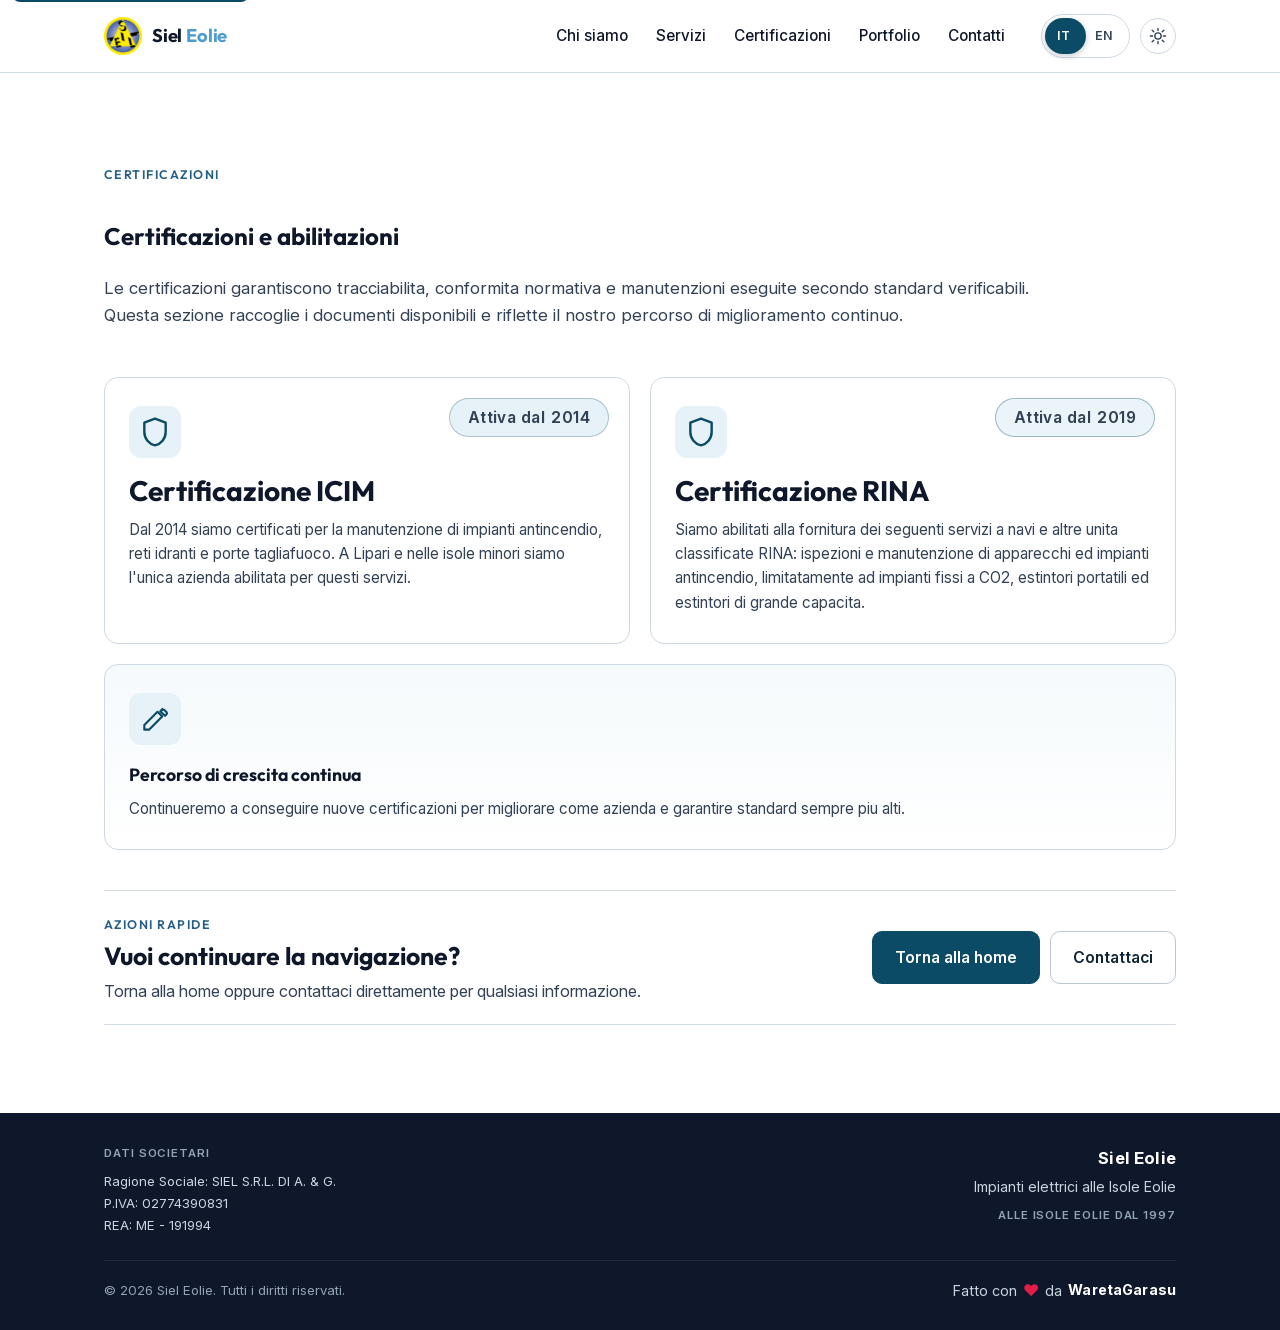
==== commit 1074abba: "remove certification file actions, add canonical redirects, and refine cert badge semantics" ====
--- a/certifications/index.html
+++ b/certifications/index.html
@@ -1 +1 @@
-<!doctype html> <html lang="it"> <head> <meta charset="UTF-8"> <meta content="width=device-width,initial-scale=1" name="viewport"> <meta content="Certificazioni Siel Eolie" name="description"> <meta content="#ffffff" name="theme-color"> <meta content="default" name="apple-mobile-web-app-status-bar-style"> <meta content="telephone=no" name="format-detection"> <meta content="Siel Eolie" name="apple-mobile-web-app-title"> <title data-i18n="cert.metaTitle">Certificazioni - Siel Eolie</title> <link href="https://sieleolie.com/certifications/" rel="canonical"> <link href="/source/img/favicon.svg" rel="icon" type="image/svg+xml"> <link href="/source/img/favicon-32.png" rel="icon" type="image/png" sizes="32x32"> <link href="/source/img/favicon.ico" rel="icon"> <link href="/source/img/apple-touch-icon.png" rel="apple-touch-icon" sizes="180x180"> <link href="/source/site.webmanifest" rel="manifest"> <script>!function(){try{var t=localStorage.getItem("theme"),e=window.matchMedia&&window.matchMedia("(prefers-color-scheme: dark)").matches,a="light"===t||"dark"===t?t:e?"dark":"light";document.documentElement.setAttribute("data-theme",a)}catch(t){document.documentElement.setAttribute("data-theme","light")}}()</script> <link href="/source/fonts/inter-variable.woff2" rel="preload" type="font/woff2" as="font" crossorigin> <link href="/source/style.min.css" rel="stylesheet"> </head> <body> <a href="#mainContent" data-i18n="a11y.skipToMain" class="skip-link">Vai al contenuto principale</a> <header> <div class="container nav"> <a href="/" class="brand" aria-label="Siel Eolie - home"> <img alt="" aria-hidden="true" class="brand-mark" height="38" src="/source/img/favicon.svg" width="38"> <span class="brand-name">Siel <em>Eolie</em></span> </a> <button class="menu-toggle" data-i18n-attr="aria-label:a11y.menuOpen" aria-controls="navLinks" aria-expanded="false" aria-label="Apri menu"> <span class="menu-toggle-icon" aria-hidden="true"> <span></span> <span></span> <span></span> </span> </button> <nav aria-label="Navigazione principale" class="nav-links" id="navLinks"> <a href="/#chi-siamo" data-i18n="nav.about">Chi siamo</a> <a href="/#servizi" data-i18n="nav.services">Servizi</a> <a href="/certifications/" data-i18n="nav.certifications">Certificazioni</a> <a href="/#portfolio" data-i18n="nav.portfolio">Portfolio</a> <a href="/#contatti" data-i18n="nav.contact">Contatti</a> <div class="nav-controls"> <div class="lang-toggle" aria-label="Lingua / Language" role="group"> <button class="active" type="button" aria-pressed="true" data-lang="it">IT</button> <button type="button" aria-pressed="false" data-lang="en">EN</button> </div> <button class="theme-toggle" data-i18n-attr="aria-label:a11y.themeToggle" type="button" aria-label="Cambia tema" id="themeToggle" aria-pressed="false"> <span class="theme-toggle-icon" aria-hidden="true"> <svg focusable="false" height="18" viewBox="0 0 24 24" width="18" class="icon-sun"> <circle cx="12" cy="12" fill="none" r="4.2" stroke="currentColor" stroke-width="1.8"/> <path d="M12 1.8v3M12 19.2v3M1.8 12h3M19.2 12h3M4.2 4.2l2.2 2.2M17.6 17.6l2.2 2.2M4.2 19.8l2.2-2.2M17.6 6.4l2.2-2.2" fill="none" stroke="currentColor" stroke-width="1.8" stroke-linecap="round"/> </svg> <svg focusable="false" height="18" viewBox="0 0 24 24" width="18" class="icon-moon"> <path d="M20.3 14.1A8.6 8.6 0 1 1 9.9 3.7a7 7 0 1 0 10.4 10.4z" fill="none" stroke="currentColor" stroke-width="1.8" stroke-linejoin="round"/> </svg> </span> <span class="sr-only" data-i18n="theme.toggleLabel">Cambia tema</span> </button> </div> </nav> </div> </header> <main id="mainContent"> <section class="section"> <div class="container"> <p data-i18n="cert.eyebrow" class="eyebrow">Certificazioni</p> <h1 data-i18n="cert.title">Certificazioni e abilitazioni</h1> <p data-i18n="cert.lead" class="cert-section-lead section-lead">Le certificazioni garantiscono tracciabilita, conformita normativa e manutenzioni eseguite secondo standard verificabili. Questa sezione raccoglie i documenti disponibili e riflette il nostro percorso di miglioramento continuo.</p> <div class="certifications-grid services-grid"> <article class="service-card cert-card"> <div class="service-icon" aria-hidden="true"> <svg focusable="false" height="32" viewBox="0 0 24 24" width="32" aria-hidden="true"><path d="M12 2 4 5v7c0 5 3.5 9 8 10 4.5-1 8-5 8-10V5l-8-3z" fill="none" stroke="currentColor" stroke-width="1.8" stroke-linejoin="round"/></svg> </div> <h3 data-i18n="cert.icim.title">Certificazione ICIM</h3> <p data-i18n="cert.icim.body">Dal 2014 siamo certificati per la manutenzione di impianti antincendio, reti idranti e porte tagliafuoco. A Lipari e nelle isole minori siamo l'unica azienda abilitata per questi servizi.</p> <p data-i18n="cert.icim.tag" class="cert-active-badge">Attiva dal 2014</p> <div class="cert-doc-actions cert-doc-actions-inline"> <a href="/source/docs/certifications/icim-certification.pdf" data-i18n="cert.viewFile" class="btn btn-primary" rel="noopener" target="_blank">Visualizza certificazione</a> <a href="/source/docs/certifications/icim-certification.pdf" data-i18n="cert.downloadFile" class="btn btn-secondary" download="icim-certification.pdf">Scarica</a> </div> </article> <article class="service-card cert-card"> <div class="service-icon" aria-hidden="true"> <svg focusable="false" height="32" viewBox="0 0 24 24" width="32" aria-hidden="true"><path d="M12 2 4 5v7c0 5 3.5 9 8 10 4.5-1 8-5 8-10V5l-8-3z" fill="none" stroke="currentColor" stroke-width="1.8" stroke-linejoin="round"/></svg> </div> <h3 data-i18n="cert.rina.title">RINA Certification</h3> <p data-i18n="cert.rina.body">Siamo abilitati alla fornitura dei seguenti servizi a navi e altre unita classificate RINA: ispezioni e manutenzione di apparecchi ed impianti antincendio, limitatamente ad impianti fissi a CO2, estintori portatili ed estintori di grande capacita.</p> <p data-i18n="cert.rina.tag" class="cert-active-badge cert-active-badge-prominent">Attiva dal 2019</p> <div class="cert-doc-actions cert-doc-actions-inline"> <div class="cert-view-split" data-cert-menu> <a href="/source/docs/certifications/rina-certification-2025.pdf" data-i18n="cert.viewFile" class="btn btn-primary cert-view-main" rel="noopener" target="_blank">Visualizza certificazione</a> <button class="btn btn-primary cert-view-toggle" data-i18n-attr="aria-label:cert.rina.menuA11y" type="button" aria-controls="rinaCertMenu" aria-expanded="false" aria-haspopup="true" data-cert-menu-toggle> <span class="cert-view-caret" aria-hidden="true">▾</span> </button> <div class="cert-doc-popover" hidden id="rinaCertMenu"> <a href="/source/docs/certifications/rina-certification-2019.pdf" data-i18n="cert.rina.prevView" class="cert-doc-popover-link" rel="noopener" target="_blank">Visualizza certificazione 2019</a> </div> </div> <div class="cert-view-split cert-view-split-secondary" data-cert-menu> <a href="/source/docs/certifications/rina-certification-2025.pdf" data-i18n="cert.downloadFile" class="btn btn-secondary cert-view-main" download="rina-certification-2025.pdf">Scarica</a> <button class="btn btn-secondary cert-view-toggle" data-i18n-attr="aria-label:cert.rina.downloadMenuA11y" type="button" aria-controls="rinaCertDownloadMenu" aria-expanded="false" aria-haspopup="true" data-cert-menu-toggle> <span class="cert-view-caret" aria-hidden="true">▾</span> </button> <div class="cert-doc-popover cert-doc-popover-right" hidden id="rinaCertDownloadMenu"> <a href="/source/docs/certifications/rina-certification-2019.pdf" data-i18n="cert.rina.prevDownload" class="cert-doc-popover-link" download="rina-certification-2019.pdf">Scarica certificazione 2019</a> </div> </div> </div> </article> <article class="service-card cert-growth-card"> <div class="service-icon" aria-hidden="true"> <svg focusable="false" height="32" viewBox="0 0 24 24" width="32" aria-hidden="true"><path d="M4 16.5V20h3.5l9.9-9.9-3.5-3.5L4 16.5zm13.6-11.2a1 1 0 0 1 1.4 0l1.7 1.7a1 1 0 0 1 0 1.4l-1.2 1.2-3.5-3.5 1.6-1.6z" fill="none" stroke="currentColor" stroke-width="1.6" stroke-linejoin="round"/></svg> </div> <h3 data-i18n="cert.more.title">Percorso di crescita continua</h3> <p data-i18n="cert.more.body">Aggiorniamo costantemente questa sezione con nuove certificazioni, per garantire standard sempre piu alti e servizi sempre piu qualificati.</p> </article> </div> <div class="cert-page-actions" aria-labelledby="certActionsTitle"> <div class="cert-page-actions-text"> <p data-i18n="cert.quickActionsEyebrow" class="eyebrow cert-page-actions-eyebrow">Azioni rapide</p> <h2 data-i18n="cert.quickActionsTitle" id="certActionsTitle">Vuoi continuare la navigazione?</h2> <p data-i18n="cert.quickActionsBody" class="cert-page-actions-body">Torna alla home oppure contattaci direttamente per qualsiasi informazione.</p> </div> <div class="cert-page-actions-buttons"> <a href="/" data-i18n="cert.ctaHome" class="btn btn-primary">Torna alla home</a> <a href="/#contatti" data-i18n="cert.ctaContact" class="btn btn-secondary">Contattaci</a> </div> </div> </div> </section> </main> <footer> <div class="container footer-content"> <div class="footer-top"> <div class="footer-legal"> <p data-i18n="footer.legalTitle" class="footer-legal-title">Dati societari</p> <p data-i18n="footer.legalCompany" class="footer-legal-item">Ragione Sociale: SIEL S.R.L. DI A. & G.</p> <p data-i18n="footer.legalVat" class="footer-legal-item">P.IVA: 02774390831</p> <p data-i18n="footer.legalRea" class="footer-legal-item">REA: ME - 191994</p> </div> <div class="footer-brand"> <p class="footer-brand-name"><strong data-i18n="brand.name">Siel Eolie</strong></p> <p data-i18n="footer.tagline" class="footer-brand-tagline">Impianti elettrici alle Isole Eolie</p> <p data-i18n="footer.since" class="footer-brand-since">Alle Isole Eolie dal 1997</p> </div> </div> <div class="footer-bottom"> <div class="footer-copy"> © <span id="year"></span> <span data-i18n="brand.name">Siel Eolie</span>. <span data-i18n="footer.rights">Tutti i diritti riservati.</span> </div> <div class="footer-signature"> <span data-i18n="footer.built">Fatto con</span> <span class="heart" aria-hidden="true">❤️</span> <span data-i18n="footer.builtBy">da</span> <a href="https://waretagarasu.com" class="signature-link" rel="noopener author" target="_blank" aria-label="WaretaGarasu - portfolio"><strong class="signature">WaretaGarasu</strong></a> </div> </div> </div> </footer> <button class="to-top" data-i18n-attr="aria-label:a11y.toTop" type="button" aria-label="Torna su" id="toTop" hidden> <svg focusable="false" height="20" viewBox="0 0 24 24" width="20" aria-hidden="true"> <path d="M12 5l-7 7h4v7h6v-7h4z" fill="currentColor"/> </svg> </button> <script src="/source/script.min.js"></script> </body> </html> +<!doctype html> <html lang="it"> <head> <meta charset="UTF-8"> <meta content="width=device-width,initial-scale=1" name="viewport"> <meta content="Certificazioni Siel Eolie" name="description"> <meta content="#ffffff" name="theme-color"> <meta content="default" name="apple-mobile-web-app-status-bar-style"> <meta content="telephone=no" name="format-detection"> <meta content="Siel Eolie" name="apple-mobile-web-app-title"> <title data-i18n="cert.metaTitle">Certificazioni - Siel Eolie</title> <link href="https://sieleolie.com/certifications/" rel="canonical"> <link href="/source/img/favicon.svg" rel="icon" type="image/svg+xml"> <link href="/source/img/favicon-32.png" rel="icon" type="image/png" sizes="32x32"> <link href="/source/img/favicon.ico" rel="icon"> <link href="/source/img/apple-touch-icon.png" rel="apple-touch-icon" sizes="180x180"> <link href="/source/site.webmanifest" rel="manifest"> <script>!function(){try{var t=localStorage.getItem("theme"),e=window.matchMedia&&window.matchMedia("(prefers-color-scheme: dark)").matches,a="light"===t||"dark"===t?t:e?"dark":"light";document.documentElement.setAttribute("data-theme",a)}catch(t){document.documentElement.setAttribute("data-theme","light")}}()</script> <link href="/source/fonts/inter-variable.woff2" rel="preload" type="font/woff2" as="font" crossorigin> <link href="/source/style.min.css" rel="stylesheet"> </head> <body> <a href="#mainContent" data-i18n="a11y.skipToMain" class="skip-link">Vai al contenuto principale</a> <header> <div class="container nav"> <a href="/" class="brand" aria-label="Siel Eolie - home"> <img alt="" aria-hidden="true" class="brand-mark" height="38" src="/source/img/favicon.svg" width="38"> <span class="brand-name">Siel <em>Eolie</em></span> </a> <button class="menu-toggle" aria-label="Apri menu" data-i18n-attr="aria-label:a11y.menuOpen" aria-controls="navLinks" aria-expanded="false"> <span class="menu-toggle-icon" aria-hidden="true"> <span></span> <span></span> <span></span> </span> </button> <nav aria-label="Navigazione principale" class="nav-links" id="navLinks"> <a href="/#chi-siamo" data-i18n="nav.about">Chi siamo</a> <a href="/#servizi" data-i18n="nav.services">Servizi</a> <a href="/certifications/" data-i18n="nav.certifications">Certificazioni</a> <a href="/#portfolio" data-i18n="nav.portfolio">Portfolio</a> <a href="/#contatti" data-i18n="nav.contact">Contatti</a> <div class="nav-controls"> <div class="lang-toggle" aria-label="Lingua / Language" role="group"> <button class="active" type="button" aria-pressed="true" data-lang="it">IT</button> <button type="button" aria-pressed="false" data-lang="en">EN</button> </div> <button class="theme-toggle" aria-label="Cambia tema" data-i18n-attr="aria-label:a11y.themeToggle" id="themeToggle" type="button" aria-pressed="false"> <span class="theme-toggle-icon" aria-hidden="true"> <svg focusable="false" height="18" viewBox="0 0 24 24" width="18" class="icon-sun"> <circle cx="12" cy="12" fill="none" r="4.2" stroke="currentColor" stroke-width="1.8"/> <path d="M12 1.8v3M12 19.2v3M1.8 12h3M19.2 12h3M4.2 4.2l2.2 2.2M17.6 17.6l2.2 2.2M4.2 19.8l2.2-2.2M17.6 6.4l2.2-2.2" fill="none" stroke="currentColor" stroke-width="1.8" stroke-linecap="round"/> </svg> <svg focusable="false" height="18" viewBox="0 0 24 24" width="18" class="icon-moon"> <path d="M20.3 14.1A8.6 8.6 0 1 1 9.9 3.7a7 7 0 1 0 10.4 10.4z" fill="none" stroke="currentColor" stroke-width="1.8" stroke-linejoin="round"/> </svg> </span> <span data-i18n="theme.toggleLabel" class="sr-only">Cambia tema</span> </button> </div> </nav> </div> </header> <main id="mainContent"> <section class="section"> <div class="container"> <p class="eyebrow" data-i18n="cert.eyebrow">Certificazioni</p> <h1 data-i18n="cert.title">Certificazioni e abilitazioni</h1> <p class="cert-section-lead section-lead" data-i18n="cert.lead">Le certificazioni garantiscono tracciabilita, conformita normativa e manutenzioni eseguite secondo standard verificabili. Questa sezione raccoglie i documenti disponibili e riflette il nostro percorso di miglioramento continuo.</p> <div class="certifications-grid services-grid"> <article class="service-card cert-card"> <div class="service-icon" aria-hidden="true"> <svg focusable="false" height="32" viewBox="0 0 24 24" width="32" aria-hidden="true"><path d="M12 2 4 5v7c0 5 3.5 9 8 10 4.5-1 8-5 8-10V5l-8-3z" fill="none" stroke="currentColor" stroke-width="1.8" stroke-linejoin="round"/></svg> </div> <h3 data-i18n="cert.icim.title">Certificazione ICIM</h3> <p data-i18n="cert.icim.body">Dal 2014 siamo certificati per la manutenzione di impianti antincendio, reti idranti e porte tagliafuoco. A Lipari e nelle isole minori siamo l'unica azienda abilitata per questi servizi.</p> <p class="cert-active-badge"> <span data-i18n="cert.activeSince">Attiva dal</span> <time datetime="2014">2014</time> </p> </article> <article class="service-card cert-card"> <div class="service-icon" aria-hidden="true"> <svg focusable="false" height="32" viewBox="0 0 24 24" width="32" aria-hidden="true"><path d="M12 2 4 5v7c0 5 3.5 9 8 10 4.5-1 8-5 8-10V5l-8-3z" fill="none" stroke="currentColor" stroke-width="1.8" stroke-linejoin="round"/></svg> </div> <h3 data-i18n="cert.rina.title">Certificazione RINA</h3> <p data-i18n="cert.rina.body">Siamo abilitati alla fornitura dei seguenti servizi a navi e altre unita classificate RINA: ispezioni e manutenzione di apparecchi ed impianti antincendio, limitatamente ad impianti fissi a CO2, estintori portatili ed estintori di grande capacita.</p> <p class="cert-active-badge cert-active-badge-prominent"> <span data-i18n="cert.activeSince">Attiva dal</span> <time datetime="2019">2019</time> </p> </article> <article class="service-card cert-growth-card"> <div class="service-icon" aria-hidden="true"> <svg focusable="false" height="32" viewBox="0 0 24 24" width="32" aria-hidden="true"><path d="M4 16.5V20h3.5l9.9-9.9-3.5-3.5L4 16.5zm13.6-11.2a1 1 0 0 1 1.4 0l1.7 1.7a1 1 0 0 1 0 1.4l-1.2 1.2-3.5-3.5 1.6-1.6z" fill="none" stroke="currentColor" stroke-width="1.6" stroke-linejoin="round"/></svg> </div> <h3 data-i18n="cert.more.title">Percorso di crescita continua</h3> <p data-i18n="cert.more.body">Aggiorniamo costantemente questa sezione con nuove certificazioni, per garantire standard sempre piu alti e servizi sempre piu qualificati.</p> </article> </div> <div class="cert-page-actions" aria-labelledby="certActionsTitle"> <div class="cert-page-actions-text"> <p class="eyebrow cert-page-actions-eyebrow" data-i18n="cert.quickActionsEyebrow">Azioni rapide</p> <h2 data-i18n="cert.quickActionsTitle" id="certActionsTitle">Vuoi continuare la navigazione?</h2> <p class="cert-page-actions-body" data-i18n="cert.quickActionsBody">Torna alla home oppure contattaci direttamente per qualsiasi informazione.</p> </div> <div class="cert-page-actions-buttons"> <a href="/" data-i18n="cert.ctaHome" class="btn btn-primary">Torna alla home</a> <a href="/#contatti" data-i18n="cert.ctaContact" class="btn btn-secondary">Contattaci</a> </div> </div> </div> </section> </main> <footer> <div class="container footer-content"> <div class="footer-top"> <div class="footer-legal"> <p class="footer-legal-title" data-i18n="footer.legalTitle">Dati societari</p> <p class="footer-legal-item" data-i18n="footer.legalCompany">Ragione Sociale: SIEL S.R.L. DI A. & G.</p> <p class="footer-legal-item" data-i18n="footer.legalVat">P.IVA: 02774390831</p> <p class="footer-legal-item" data-i18n="footer.legalRea">REA: ME - 191994</p> </div> <div class="footer-brand"> <p class="footer-brand-name"><strong data-i18n="brand.name">Siel Eolie</strong></p> <p class="footer-brand-tagline" data-i18n="footer.tagline">Impianti elettrici alle Isole Eolie</p> <p class="footer-brand-since" data-i18n="footer.since">Alle Isole Eolie dal 1997</p> </div> </div> <div class="footer-bottom"> <div class="footer-copy"> © <span id="year"></span> <span data-i18n="brand.name">Siel Eolie</span>. <span data-i18n="footer.rights">Tutti i diritti riservati.</span> </div> <div class="footer-signature"> <span data-i18n="footer.built">Fatto con</span> <span class="heart" aria-hidden="true">❤️</span> <span data-i18n="footer.builtBy">da</span> <a href="https://waretagarasu.com" class="signature-link" aria-label="WaretaGarasu - portfolio" rel="noopener author" target="_blank"><strong class="signature">WaretaGarasu</strong></a> </div> </div> </div> </footer> <button class="to-top" aria-label="Torna su" data-i18n-attr="aria-label:a11y.toTop" id="toTop" type="button" hidden> <svg focusable="false" height="20" viewBox="0 0 24 24" width="20" aria-hidden="true"> <path d="M12 5l-7 7h4v7h6v-7h4z" fill="currentColor"/> </svg> </button> <script src="/source/script.min.js"></script> </body> </html> 
--- a/source/style.min.css
+++ b/source/style.min.css
@@ -1 +1 @@
-@font-face{font-family:"Inter";font-style:normal;font-weight:100 900;font-display:swap;src:url("fonts/inter-variable.woff2") format("woff2")}@font-face{font-family:"Inter";font-style:italic;font-weight:100 900;font-display:swap;src:url("fonts/inter-variable-italic.woff2") format("woff2")}@font-face{font-family:"Outfit";font-style:normal;font-weight:100 900;font-display:swap;src:url("fonts/outfit-latin-ext.woff2") format("woff2");unicode-range:U+0100-02BA,U+02BD-02C5,U+02C7-02CC,U+02CE-02D7,U+02DD-02FF,U+0304,U+0308,U+0329,U+1D00-1DBF,U+1E00-1E9F,U+1EF2-1EFF,U+2020,U+20A0-20AB,U+20AD-20C0,U+2113,U+2C60-2C7F,U+A720-A7FF}@font-face{font-family:"Outfit";font-style:normal;font-weight:100 900;font-display:swap;src:url("fonts/outfit-latin.woff2") format("woff2");unicode-range:U+0000-00FF,U+0131,U+0152-0153,U+02BB-02BC,U+02C6,U+02DA,U+02DC,U+0304,U+0308,U+0329,U+2000-206F,U+20AC,U+2122,U+2191,U+2193,U+2212,U+2215,U+FEFF,U+FFFD}:root{--primary:#0b4b66;--primary-hover:#083a52;--primary-soft:#e6f2f7;--accent:#4f9dcf;--accent-hover:#3a82b4;--accent-soft:#e6f1f9;--bg:#fff;--bg-soft:#f4f8fb;--text:#0f172a;--text-muted:#334155;--border:#cfd8e3;--success:#16a34a;--shadow:0 1px 2px rgba(15,23,42,0.04),0 8px 24px rgba(15,23,42,0.06);--shadow-lg:0 4px 12px rgba(15,23,42,0.06),0 20px 48px rgba(15,23,42,0.10);--radius:14px;--radius-sm:8px;--max-width:1120px;--header-h:72px;--header-bg:rgba(255,255,255,0.92);--on-primary:#fff;--on-accent:#fff;--on-dark-subtle:rgba(255,255,255,0.86);--eyebrow-color:#255f86;--font-sans:"Inter",-apple-system,BlinkMacSystemFont,"Segoe UI",Roboto,"Helvetica Neue",Arial,sans-serif;--font-display:"Outfit","Inter",-apple-system,BlinkMacSystemFont,"Segoe UI",sans-serif}[data-theme="dark"]{--primary:#69b3df;--primary-hover:#85c2e7;--primary-soft:#122938;--accent:#8dc8ed;--accent-hover:#a0d4f1;--accent-soft:#163347;--bg:#0f172a;--bg-soft:#111c31;--text:#e2e8f0;--text-muted:#b7c3d6;--border:#2a3950;--shadow:0 1px 2px rgba(0,0,0,0.25),0 8px 24px rgba(0,0,0,0.32);--shadow-lg:0 4px 12px rgba(0,0,0,0.35),0 20px 48px rgba(0,0,0,0.42);--header-bg:rgba(15,23,42,0.9);--on-primary:#0b1a2b;--on-accent:#0b1a2b;--on-dark-subtle:rgba(230,242,251,0.9);--eyebrow-color:#95d1f0}*,*::before,*::after{box-sizing:border-box}html{scroll-behavior:smooth;scroll-padding-top:var(--header-h);-webkit-text-size-adjust:100%}body{margin:0;min-height:100vh;display:flex;flex-direction:column;font-family:var(--font-sans);font-size:16px;line-height:1.6;color:var(--text);background:var(--bg)}.skip-link{position:absolute;left:12px;top:-44px;z-index:120;padding:10px 14px;border-radius:8px;background:var(--primary);color:var(--on-primary);font-weight:600;text-decoration:none}.skip-link:focus-visible{top:12px;outline:0;box-shadow:0 0 0 3px color-mix(in srgb,var(--accent) 35%,transparent)}main{flex:1}h1,h2,h3,h4,h5,h6,.brand,.eyebrow,.not-found .code{font-family:var(--font-display)}img{max-width:100%;height:auto;display:block}a{color:var(--primary);text-decoration:none}a:hover,a:focus-visible{color:var(--primary-hover);text-decoration:underline}button{font:inherit;cursor:pointer}a,button,.btn,input,select,textarea{-webkit-tap-highlight-color:transparent}:focus-visible{outline:2px solid var(--primary);outline-offset:2px;border-radius:4px}.container{width:100%;max-width:var(--max-width);margin:0 auto;padding:0 24px}.section{padding:88px 0}.section-soft{background:var(--bg-soft)}.section h2{font-size:clamp(1.7rem,3vw,2.3rem);line-height:1.2;margin:0 0 16px;color:var(--text)}.section-lead{max-width:720px;font-size:1.05rem;color:var(--text-muted);margin:0 0 48px}.eyebrow{display:inline-block;text-transform:uppercase;letter-spacing:.12em;font-size:.78rem;font-weight:600;color:var(--eyebrow-color);margin:0 0 12px}.noscript-banner{background:#fef3c7;color:#78350f;border-bottom:1px solid #fde68a;padding:12px 24px;font-size:.9rem;text-align:center;line-height:1.5}.noscript-banner a{color:#78350f;font-weight:600;text-decoration:underline}header{position:sticky;top:0;z-index:50;border-bottom:1px solid var(--border);background:var(--header-bg)}header::before{content:"";position:absolute;inset:0;z-index:-1;backdrop-filter:saturate(160%) blur(8px);-webkit-backdrop-filter:saturate(160%) blur(8px);pointer-events:none}.nav{display:flex;align-items:center;justify-content:space-between;height:var(--header-h);gap:16px}.brand{display:inline-flex;align-items:center;gap:10px;font-weight:700;font-size:1.15rem;color:var(--text);text-decoration:none;letter-spacing:-.01em}.brand:hover{text-decoration:none;color:var(--text)}.brand-mark{display:inline-block;width:38px;height:38px;object-fit:contain;flex-shrink:0}.brand-name em{font-style:normal;color:var(--accent);font-weight:700}.nav-links{display:flex;align-items:center;gap:28px}.nav-links a{color:var(--text);font-weight:500;font-size:.95rem;padding:6px 0;position:relative}.nav-links a:hover,.nav-links a:focus-visible{color:var(--primary);text-decoration:none}.nav-controls{display:inline-flex;align-items:center;gap:10px;margin-left:8px}.lang-toggle{position:relative;display:inline-flex;border:1px solid var(--border);border-radius:999px;padding:3px;background:var(--bg);transition:border-color 220ms ease,box-shadow 260ms ease,background-color 220ms ease}.lang-toggle::before{content:"";position:absolute;top:3px;left:3px;width:calc(50% - 3px);height:calc(100% - 6px);border-radius:999px;background:var(--primary);box-shadow:0 2px 6px rgba(15,23,42,0.22);transform:translateX(0);transition:transform 420ms cubic-bezier(0.16,1,0.3,1),background-color 260ms ease}.lang-toggle[data-active-lang="en"]::before{transform:translateX(100%)}.lang-toggle button{position:relative;z-index:1;border:0;background:transparent;color:var(--text-muted);font-weight:600;font-size:.78rem;padding:5px 12px;min-height:36px;border-radius:999px;letter-spacing:.04em;transition:color 320ms ease,transform 240ms cubic-bezier(0.2,0.9,0.3,1)}.lang-toggle button.active{color:var(--on-primary);animation:langTogglePop 420ms cubic-bezier(0.16,1,0.3,1)}.lang-toggle button:not(.active):hover,.lang-toggle button:not(.active):focus-visible{color:var(--primary);transform:translateY(-1px) scale(1.03)}.lang-toggle button:active{transform:translateY(0)}.lang-toggle:focus-within{border-color:var(--primary);box-shadow:0 0 0 3px color-mix(in srgb,var(--accent) 24%,transparent)}@keyframes langTogglePop{0%{transform:scale(0.93)}60%{transform:scale(1.06)}100%{transform:scale(1)}}.theme-toggle{position:relative;display:inline-flex;align-items:center;justify-content:center;border:1px solid var(--border);background:var(--bg);color:var(--text-muted);border-radius:999px;width:36px;height:36px;min-height:36px;padding:0;box-shadow:inset 0 0 0 1px rgba(255,255,255,0.04);transition:border-color 180ms ease,color 180ms ease,background-color 180ms ease,box-shadow 220ms ease}.theme-toggle-icon{position:relative;display:grid;place-items:center;width:18px;height:18px}.theme-toggle-icon svg{position:absolute;top:50%;left:50%;transform-origin:50% 50%;transition:opacity 420ms ease,transform 560ms cubic-bezier(0.16,1,0.3,1)}.theme-toggle .icon-sun{opacity:1;transform:translate(-50%,-50%) rotate(0) scale(1)}.theme-toggle .icon-moon{opacity:0;transform:translate(-50%,-50%) rotate(-56deg) scale(0.62)}[data-theme="dark"] .theme-toggle .icon-sun{opacity:0;transform:translate(-50%,-50%) rotate(56deg) scale(0.62)}[data-theme="dark"] .theme-toggle .icon-moon{opacity:1;transform:translate(-50%,-50%) rotate(0) scale(1)}.theme-toggle:hover,.theme-toggle:focus-visible{background:var(--primary-soft);color:var(--primary);border-color:var(--primary);box-shadow:0 0 0 3px color-mix(in srgb,var(--accent) 24%,transparent)}.theme-toggle:focus-visible{outline:0}.sr-only{position:absolute;width:1px;height:1px;padding:0;margin:-1px;overflow:hidden;clip:rect(0,0,0,0);white-space:nowrap;border:0}.menu-toggle{display:none;align-items:center;justify-content:center;width:44px;height:44px;border:1px solid var(--border);background:var(--bg);border-radius:10px;padding:0;color:var(--text);cursor:pointer;transition:background-color 140ms ease,border-color 140ms ease}.menu-toggle:hover,.menu-toggle:focus-visible{background:var(--primary-soft);border-color:var(--primary);color:var(--primary)}.menu-toggle-icon{position:relative;display:block;width:22px;height:16px}.menu-toggle-icon span{position:absolute;left:0;right:0;height:2px;background:currentColor;border-radius:2px;transform-origin:50% 50%;transition:top 200ms cubic-bezier(0.2,0.9,0.3,1) 140ms,transform 200ms cubic-bezier(0.2,0.9,0.3,1),opacity 140ms ease}.menu-toggle-icon span:nth-child(1){top:0}.menu-toggle-icon span:nth-child(2){top:7px}.menu-toggle-icon span:nth-child(3){top:14px}.menu-toggle[aria-expanded="true"] .menu-toggle-icon span{transition:top 200ms cubic-bezier(0.2,0.9,0.3,1),transform 200ms cubic-bezier(0.2,0.9,0.3,1) 140ms,opacity 140ms ease}.menu-toggle[aria-expanded="true"] .menu-toggle-icon span:nth-child(1){top:7px;transform:rotate(45deg)}.menu-toggle[aria-expanded="true"] .menu-toggle-icon span:nth-child(2){opacity:0}.menu-toggle[aria-expanded="true"] .menu-toggle-icon span:nth-child(3){top:7px;transform:rotate(-45deg)}.hero{position:relative;padding:96px 0 72px;background:radial-gradient(1200px 500px at 80% -10%,rgba(212,120,63,0.10),transparent 60%),radial-gradient(800px 400px at 0 10%,rgba(11,75,102,0.10),transparent 60%),linear-gradient(180deg,var(--bg) 0,var(--bg-soft) 100%);border-bottom:1px solid var(--border)}.hero-inner{max-width:820px}.hero h1{font-size:clamp(2.1rem,4.5vw,3.2rem);line-height:1.1;margin:0 0 20px;letter-spacing:-.01em;color:var(--text)}.hero-lead{font-size:1.12rem;color:var(--text-muted);margin:0 0 32px;max-width:640px}.hero-badge{display:inline-flex;align-items:center;gap:8px;margin:0 0 20px;padding:8px 14px;background:var(--accent-soft);color:var(--primary);border:1px solid rgba(79,157,207,0.25);border-radius:999px;font-size:.82rem;font-weight:600;letter-spacing:.01em;line-height:1.3;max-width:fit-content}.hero-badge svg{flex-shrink:0;color:var(--accent)}.hero-ctas{display:flex;gap:12px;flex-wrap:wrap}.btn{display:inline-flex;align-items:center;justify-content:center;gap:8px;padding:13px 22px;border-radius:10px;font-weight:600;font-size:.98rem;text-decoration:none;border:1px solid transparent;transition:background-color 120ms ease,border-color 120ms ease,color 120ms ease,transform 120ms ease;white-space:nowrap}.btn:hover{text-decoration:none;transform:translateY(-1px)}.btn:active{transform:translateY(0)}.btn-primary{background:var(--primary);color:var(--on-primary);border-color:var(--primary)}.btn-primary:hover,.btn-primary:focus-visible{background:var(--primary-hover);border-color:var(--primary-hover);color:var(--on-primary)}.btn-secondary{background:var(--bg);color:var(--text);border-color:var(--border)}[data-theme="light"] .btn-secondary{color:#0f2436;border-color:#b9c7d6}.btn-secondary:hover,.btn-secondary:focus-visible{background:var(--primary-soft);border-color:var(--primary);color:var(--primary)}.btn-whatsapp{background:#25d366;color:#052e16;border-color:#25d366}.btn-whatsapp:hover,.btn-whatsapp:focus-visible{background:#1fb757;border-color:#1fb757;color:#052e16}.about-grid{display:grid;grid-template-columns:repeat(3,1fr);gap:28px;margin-top:40px}.about-block h3{font-size:1.1rem;margin:0 0 10px;color:var(--primary)}.about-block p{margin:0;color:var(--text-muted);font-size:.98rem}.services-grid{display:grid;grid-template-columns:repeat(3,1fr);gap:20px}.service-card{background:var(--bg);border:1px solid var(--border);border-radius:var(--radius);padding:28px 24px;transition:box-shadow 160ms ease,transform 160ms ease,border-color 160ms ease}.service-card:hover,.service-card:focus-within{box-shadow:var(--shadow);border-color:var(--accent);outline:2px solid var(--accent-soft);outline-offset:2px;transform:translateY(-2px)}.service-icon{width:52px;height:52px;border-radius:12px;background:var(--primary-soft);color:var(--primary);display:inline-flex;align-items:center;justify-content:center;margin-bottom:16px}.service-card h3{font-size:1.1rem;margin:0 0 8px;color:var(--text)}.service-card p{margin:0;color:var(--text-muted);font-size:.95rem}.cert-promo-strip{padding:48px 0;background:linear-gradient(135deg,rgba(11,75,102,0.9),rgba(8,58,82,0.9)),radial-gradient(540px 260px at 88% 34%,rgba(79,157,207,0.3),transparent 65%);border-top:1px solid color-mix(in srgb,var(--border) 70%,#fff 30%);border-bottom:1px solid color-mix(in srgb,var(--border) 78%,#fff 22%);box-shadow:inset 0 1px 0 rgba(255,255,255,0.08),inset 0 -1px 0 rgba(0,0,0,0.14)}[data-theme="dark"] .cert-promo-strip{background:linear-gradient(135deg,rgba(15,23,42,0.94),rgba(8,47,73,0.94)),radial-gradient(560px 280px at 88% 34%,rgba(120,189,233,0.24),transparent 65%);border-top:1px solid rgba(120,189,233,0.24);border-bottom:1px solid rgba(120,189,233,0.18);box-shadow:inset 0 1px 0 rgba(148,203,238,0.1),inset 0 -1px 0 rgba(3,8,20,0.5)}.cert-promo-inner{display:grid;grid-template-columns:1fr auto;align-items:center;gap:18px;max-width:1060px}.cert-promo-eyebrow{color:var(--on-dark-subtle)}.cert-promo-text h2{margin:0 0 8px;color:#fff;font-size:clamp(1.35rem,2.4vw,1.8rem)}.cert-promo-body{margin:0;color:rgba(255,255,255,0.88);max-width:72ch;line-height:1.55}.cert-promo-actions{display:flex;align-items:center}.cert-doc-actions{display:flex;gap:10px;flex-wrap:wrap;margin-top:16px}.cert-doc-actions-inline{flex-wrap:nowrap}.cert-doc-actions .btn{padding:11px 18px;min-height:44px;font-size:.95rem;white-space:nowrap}.cert-card{position:relative;padding-top:72px;display:flex;flex-direction:column}.cert-card h2{margin-top:0}.cert-card h3{margin-top:0;margin-bottom:10px;font-size:clamp(1.45rem,2.2vw,1.95rem);line-height:1.2;color:var(--text)}.cert-card .cert-doc-actions{margin-top:auto;padding-top:16px}.cert-section-lead{max-width:980px}.cert-active-badge{margin:12px 0 14px;display:inline-flex;align-items:center;gap:6px;padding:11px 18px;border-radius:999px;background:var(--primary-soft);border:1px solid color-mix(in srgb,var(--primary) 28%,transparent);color:#12344d;font-weight:650;font-size:.86rem;letter-spacing:.03em;line-height:1;width:fit-content;max-width:max-content}[data-theme="dark"] .cert-active-badge{color:var(--on-dark-subtle);border-color:rgba(120,189,233,0.38)}.cert-card .cert-active-badge{position:absolute;top:20px;right:20px;margin:0;z-index:1}.cert-active-badge-prominent{background:color-mix(in srgb,var(--primary-soft) 82%,var(--bg) 18%);border-color:color-mix(in srgb,var(--primary) 35%,transparent);box-shadow:0 1px 0 rgba(255,255,255,0.1) inset}.cert-view-split{position:relative;display:inline-flex;align-items:stretch;min-width:0}.cert-view-main{border-top-right-radius:0;border-bottom-right-radius:0;padding-right:14px}.cert-view-toggle{width:42px;min-width:42px;padding:0;align-items:center;justify-content:center;border-top-left-radius:0;border-bottom-left-radius:0;border-left:1px solid color-mix(in srgb,var(--on-primary) 30%,transparent)}.cert-view-toggle:hover,.cert-view-toggle:focus-visible{transform:none}.cert-view-caret{display:inline-block;font-size:15px;font-weight:700;line-height:1;color:currentColor;transform:translateY(-1px);transition:transform 180ms ease}.cert-view-split .cert-view-toggle{color:var(--on-primary)}.cert-view-split-secondary .cert-view-toggle{color:var(--text)}.cert-view-split-secondary .cert-view-toggle{border-left:1px solid color-mix(in srgb,var(--text) 20%,transparent)}.cert-view-split.is-open .cert-view-caret{transform:rotate(180deg) translateY(1px)}.cert-doc-popover{position:absolute;z-index:20;left:0;top:calc(100% + 8px);min-width:260px;max-width:min(360px,calc(100vw - 64px));padding:8px;border:1px solid var(--border);border-radius:12px;background:var(--bg);box-shadow:var(--shadow-lg);opacity:0;transform:translateY(-6px);pointer-events:none;transition:opacity 170ms ease,transform 170ms ease}.cert-doc-popover-right{right:0;left:auto}.cert-view-split.is-open .cert-doc-popover{opacity:1;transform:translateY(0);pointer-events:auto}.cert-doc-popover-link{display:block;padding:10px 12px;border-radius:8px;color:var(--text);font-weight:600;font-size:.88rem;text-decoration:none}.cert-doc-popover-link:hover,.cert-doc-popover-link:focus-visible{background:var(--primary-soft);color:var(--primary);text-decoration:none}.cert-growth-card{background:linear-gradient(180deg,color-mix(in srgb,var(--primary-soft) 40%,var(--bg) 60%),var(--bg));grid-column:1 / -1}.certifications-grid{grid-template-columns:repeat(2,minmax(0,1fr))}.cert-page-actions{margin-top:40px;padding:20px 0;border-top:1px solid var(--border);border-bottom:1px solid var(--border)}.cert-page-actions{display:grid;grid-template-columns:1fr auto;gap:20px;align-items:center}.cert-page-actions-text{max-width:66ch}.cert-page-actions-eyebrow{margin-bottom:6px}.cert-page-actions-text h2{margin:0 0 8px;font-size:clamp(1.2rem,2.2vw,1.55rem);color:var(--text)}.cert-page-actions-body{margin:0;color:var(--text-muted);line-height:1.55}.cert-page-actions-buttons{display:flex;gap:10px;flex-wrap:wrap;justify-content:flex-end}.cert-promo-strip .btn-primary{background:#d8ecfb;color:#0b3552;border-color:#d8ecfb}.cert-promo-strip .btn-primary:hover,.cert-promo-strip .btn-primary:focus-visible{background:#c2e3f9;color:#082a43;border-color:#c2e3f9}[data-theme="dark"] .cert-promo-strip .btn-primary{background:linear-gradient(180deg,#9fd6f3 0,#82c6eb 100%);color:#0b1a2b;border-color:rgba(196,229,248,0.78);box-shadow:0 6px 16px rgba(12,34,52,0.35)}[data-theme="dark"] .cert-promo-strip .btn-primary:hover,[data-theme="dark"] .cert-promo-strip .btn-primary:focus-visible{background:linear-gradient(180deg,#b3e0f7 0,#95d1f0 100%);color:#081525;border-color:rgba(214,238,251,0.9);box-shadow:0 8px 20px rgba(10,30,46,0.45);transform:translateY(-1px)}.portfolio-filters{display:flex;flex-wrap:wrap;gap:8px;margin-bottom:28px}.portfolio-filters .filter{background:var(--bg);color:var(--text-muted);border:1px solid var(--border);border-radius:999px;padding:8px 16px;font-size:.88rem;font-weight:500;transition:background-color 120ms ease,color 120ms ease,border-color 120ms ease}.portfolio-filters .filter:hover{border-color:var(--primary);color:var(--primary)}.portfolio-filters .filter:focus-visible{outline:2px solid var(--accent);outline-offset:2px;border-color:var(--primary);color:var(--primary)}.portfolio-filters .filter.active{background:var(--primary);color:var(--on-primary);border-color:var(--primary)}.portfolio-grid{display:grid;grid-template-columns:repeat(3,1fr);gap:14px}.portfolio-item{margin:0;border-radius:var(--radius-sm);overflow:hidden;background:var(--bg-soft);aspect-ratio:4 / 3;border:1px solid var(--border);transition:transform 200ms ease,box-shadow 200ms ease}.portfolio-item:hover{transform:translateY(-2px);box-shadow:var(--shadow)}.portfolio-item img{width:100%;height:100%;object-fit:cover;display:block;transition:transform 400ms ease}.portfolio-item:hover img{transform:scale(1.03)}.portfolio-item[hidden]{display:none !important}.contact-grid{display:grid;grid-template-columns:1fr 1.2fr;gap:32px;align-items:start}.contact-info{list-style:none;margin:0;padding:0;display:flex;flex-direction:column;gap:18px}.contact-info li{display:flex;gap:14px;align-items:flex-start}.ci-icon{flex-shrink:0;width:40px;height:40px;border-radius:10px;background:var(--primary-soft);color:var(--primary);display:inline-flex;align-items:center;justify-content:center}.ci-label{font-size:.78rem;text-transform:uppercase;letter-spacing:.08em;font-weight:600;color:var(--text-muted);margin-bottom:2px}.ci-value{color:var(--text);font-weight:500}.ci-value a{color:var(--primary)}.map-wrapper{border-radius:var(--radius);overflow:hidden;border:1px solid var(--border);box-shadow:var(--shadow);aspect-ratio:4 / 3;background:var(--bg-soft)}.map-wrapper iframe{width:100%;height:100%;border:0;display:block}footer{margin-top:auto;background:var(--text);color:#cbd5e1;padding:32px 0 28px;font-size:.9rem}[data-theme="dark"] footer{background:#020617}.footer-content{display:flex;flex-direction:column;gap:24px}.footer-top{display:flex;justify-content:space-between;align-items:flex-start;flex-wrap:wrap;gap:24px 48px}.footer-legal{display:flex;flex-direction:column;gap:2px;line-height:1.55}.footer-legal-title{margin:0 0 6px;color:#94a3b8;font-size:.72rem;text-transform:uppercase;letter-spacing:.08em;font-weight:600}.footer-legal-item{margin:0;color:#cbd5e1;font-size:.82rem}.footer-brand{display:flex;flex-direction:column;gap:4px;text-align:right}.footer-brand-name{margin:0;color:#fff;font-size:1.05rem;letter-spacing:.01em}.footer-brand-tagline{margin:0;color:#cbd5e1;font-size:.88rem}.footer-brand-since{margin:4px 0 0;color:#94a3b8;font-size:.72rem;text-transform:uppercase;letter-spacing:.08em;font-weight:600}.footer-bottom{display:flex;justify-content:space-between;align-items:center;flex-wrap:wrap;gap:10px 24px;padding-top:18px;border-top:1px solid rgba(255,255,255,0.08)}.footer-copy{color:#94a3b8;font-size:.82rem}.footer-signature{display:inline-flex;align-items:center;gap:6px;color:#cbd5e1}.footer-signature .heart{color:#e11d48;font-size:1rem;line-height:1}.footer-signature .signature-link{text-decoration:none;border-bottom:1px solid transparent;transition:border-color 140ms ease,color 140ms ease;line-height:1.2}.footer-signature .signature-link:hover .signature,.footer-signature .signature-link:focus-visible .signature{color:var(--accent)}.footer-signature .signature-link:focus-visible{outline:0;border-bottom-color:var(--accent)}.footer-signature .signature{color:#fff;font-weight:700;letter-spacing:.01em;transition:color 140ms ease}.not-found{flex:1;display:flex;align-items:center;justify-content:center;padding:80px 24px;text-align:center}.not-found-inner{max-width:560px}.not-found .code{font-size:clamp(5rem,14vw,9rem);line-height:1;font-weight:800;background:linear-gradient(135deg,var(--primary),var(--accent));-webkit-background-clip:text;background-clip:text;color:transparent;letter-spacing:-.05em;margin:0}.not-found h1{font-size:1.7rem;margin:8px 0 12px}.not-found p{color:var(--text-muted);margin:0 0 28px}.not-found .hero-ctas{justify-content:center}.cta-strip{padding:64px 0;background:linear-gradient(135deg,rgba(11,75,102,0.96),rgba(8,58,82,0.96)),radial-gradient(600px 300px at 85% 30%,rgba(79,157,207,0.35),transparent 65%);color:#fff;border-top:1px solid var(--border);border-bottom:1px solid var(--border)}[data-theme="dark"] .cta-strip{background:linear-gradient(135deg,rgba(15,23,42,0.96),rgba(8,47,73,0.96)),radial-gradient(600px 300px at 85% 30%,rgba(120,189,233,0.25),transparent 65%)}.cta-inner{display:grid;grid-template-columns:1fr auto;align-items:center;gap:32px}.cta-strip .cta-eyebrow{color:var(--on-dark-subtle);margin-bottom:8px}.cta-strip h2{color:#fff;margin:0 0 8px;font-size:clamp(1.4rem,2.6vw,1.9rem)}.cta-body{color:rgba(255,255,255,0.88);max-width:56ch;margin:0;line-height:1.55}.cta-actions{display:flex;gap:12px;flex-wrap:wrap}.cta-actions .btn{display:inline-flex;align-items:center;gap:8px}.cta-strip .btn-primary{background:var(--accent);color:var(--on-accent);border:1px solid var(--accent)}.cta-strip .btn-primary:hover,.cta-strip .btn-primary:focus-visible{background:var(--accent-hover);border-color:var(--accent-hover);color:var(--on-accent)}.cta-strip .btn-secondary{background:transparent;color:#fff;border:1px solid rgba(255,255,255,0.5)}.cta-strip .btn-secondary:hover,.cta-strip .btn-secondary:focus-visible{background:rgba(255,255,255,0.08);border-color:#fff}@media(max-width:960px){.cert-promo-inner{grid-template-columns:1fr;gap:16px}.cert-promo-actions .btn{width:100%;justify-content:center}}@media(max-width:820px){.cta-strip{padding:48px 0}.cta-inner{grid-template-columns:1fr;gap:20px}.cta-actions{width:100%}.cta-actions .btn{flex:1;justify-content:center}}.to-top{position:fixed;right:20px;bottom:20px;z-index:40;width:44px;height:44px;border:0;border-radius:999px;background:var(--primary);color:#fff;box-shadow:var(--shadow-lg);display:inline-flex;align-items:center;justify-content:center;cursor:pointer;opacity:0;transform:translateY(8px);transition:opacity 180ms ease,transform 180ms ease,background-color 160ms ease}.to-top.is-visible{opacity:1;transform:translateY(0)}.to-top:hover,.to-top:focus-visible{background:var(--primary-hover);outline:0}.to-top:focus-visible{box-shadow:0 0 0 3px var(--accent-soft),var(--shadow-lg)}.to-top[hidden]{display:none}@media(max-width:560px){.to-top{right:14px;bottom:14px;width:42px;height:42px}}@media(max-width:960px){.about-grid{grid-template-columns:1fr;gap:24px}.services-grid{grid-template-columns:repeat(2,1fr)}.portfolio-grid{grid-template-columns:repeat(2,1fr)}.contact-grid{grid-template-columns:1fr}.certifications-grid{grid-template-columns:1fr}}@media(max-width:820px){header::before{backdrop-filter:saturate(140%) blur(6px);-webkit-backdrop-filter:saturate(140%) blur(6px)}.menu-toggle{display:inline-flex}.nav-links{position:fixed;top:var(--header-h);left:0;right:0;bottom:0;z-index:49;background:color-mix(in srgb,var(--bg) 82%,transparent);backdrop-filter:saturate(160%) blur(12px);-webkit-backdrop-filter:saturate(160%) blur(12px);flex-direction:column;align-items:stretch;gap:0;padding:16px max(24px,env(safe-area-inset-right)) max(28px,env(safe-area-inset-bottom)) max(24px,env(safe-area-inset-left));border-top:1px solid rgba(0,0,0,0.06);transform:translateY(-8px);opacity:0;visibility:hidden;overflow-y:auto;-webkit-overflow-scrolling:touch;transition:opacity 180ms ease,transform 180ms ease,visibility 0s linear 180ms}@supports not((backdrop-filter:blur(1px)) or(-webkit-backdrop-filter:blur(1px))){.nav-links{background:var(--bg)}}.nav-links.open{opacity:1;transform:translateY(0);visibility:visible;transition:opacity 180ms ease,transform 180ms ease,visibility 0s linear 0s}.nav-links a{display:flex;align-items:center;min-height:48px;padding:14px 4px;border-bottom:1px solid rgba(0,0,0,0.06);font-size:1.05rem}.nav-links a:last-of-type{border-bottom:0}.nav-links .nav-controls{display:flex;width:100%;margin:auto 0 0;gap:10px;align-items:center}.nav-links .lang-toggle{display:flex;flex:1;margin:0;padding:4px;background:var(--bg);border:1px solid var(--border);border-radius:999px}.nav-links .lang-toggle button{flex:1;padding:12px 16px;font-size:.9rem;min-height:44px}.nav-links .lang-toggle::before{top:4px;left:4px;width:calc(50% - 4px);height:calc(100% - 8px)}.nav-links .theme-toggle{flex:0 0 40px;width:40px;height:40px;min-height:40px}html.menu-open,body.menu-open{overflow:hidden;overscroll-behavior:contain}body.menu-open header{position:fixed;top:0;left:0;right:0}.section{padding:64px 0}.hero{padding:64px 0 56px}.cert-promo-strip{padding:38px 0}.cert-doc-actions .btn{width:100%;justify-content:center;min-height:48px}.cert-card{padding-top:28px}.cert-card .cert-active-badge{position:static;margin:14px 0 14px}.cert-card .cert-doc-actions{margin-top:16px;padding-top:0}.cert-doc-actions-inline{flex-wrap:wrap}.cert-doc-actions-inline .btn{width:auto;flex:1 1 auto}.cert-view-split{flex:1 1 auto}.cert-doc-popover{left:0;right:0;max-width:none}.cert-doc-popover-right{left:0;right:0}.cert-page-actions .btn{width:100%;justify-content:center;min-height:48px}.cert-page-actions{grid-template-columns:1fr;gap:14px;padding:16px 0}.cert-page-actions-buttons{width:100%;justify-content:stretch}.cert-page-actions-buttons .btn{width:100%}}@media(max-width:560px){.services-grid{grid-template-columns:1fr}.portfolio-grid{grid-template-columns:1fr;gap:10px}.hero-ctas{flex-direction:column;align-items:stretch}.hero-ctas .btn{width:100%}.cert-doc-actions-inline{flex-wrap:wrap}.cert-doc-actions-inline .btn{width:100%}.cert-view-split{width:100%;display:grid;grid-template-columns:minmax(0,1fr) 42px}.cert-view-main{flex:1 1 auto;width:auto !important;min-width:0}.cert-view-toggle{width:42px !important;min-width:42px;flex:0 0 42px;padding:0}.cert-doc-popover{left:0;right:0;min-width:0;max-width:none}.footer-top,.footer-bottom{flex-direction:column;align-items:flex-start;text-align:left}.footer-brand{text-align:left}}@media(prefers-reduced-motion:reduce){html{scroll-behavior:auto}*,*::before,*::after{animation-duration:.01ms !important;animation-iteration-count:1 !important;transition-duration:.01ms !important}}+@font-face{font-family:"Inter";font-style:normal;font-weight:100 900;font-display:swap;src:url("fonts/inter-variable.woff2") format("woff2")}@font-face{font-family:"Inter";font-style:italic;font-weight:100 900;font-display:swap;src:url("fonts/inter-variable-italic.woff2") format("woff2")}@font-face{font-family:"Outfit";font-style:normal;font-weight:100 900;font-display:swap;src:url("fonts/outfit-latin-ext.woff2") format("woff2");unicode-range:U+0100-02BA,U+02BD-02C5,U+02C7-02CC,U+02CE-02D7,U+02DD-02FF,U+0304,U+0308,U+0329,U+1D00-1DBF,U+1E00-1E9F,U+1EF2-1EFF,U+2020,U+20A0-20AB,U+20AD-20C0,U+2113,U+2C60-2C7F,U+A720-A7FF}@font-face{font-family:"Outfit";font-style:normal;font-weight:100 900;font-display:swap;src:url("fonts/outfit-latin.woff2") format("woff2");unicode-range:U+0000-00FF,U+0131,U+0152-0153,U+02BB-02BC,U+02C6,U+02DA,U+02DC,U+0304,U+0308,U+0329,U+2000-206F,U+20AC,U+2122,U+2191,U+2193,U+2212,U+2215,U+FEFF,U+FFFD}:root{--primary:#0b4b66;--primary-hover:#083a52;--primary-soft:#e6f2f7;--accent:#4f9dcf;--accent-hover:#3a82b4;--accent-soft:#e6f1f9;--bg:#fff;--bg-soft:#f4f8fb;--text:#0f172a;--text-muted:#334155;--border:#cfd8e3;--success:#16a34a;--shadow:0 1px 2px rgba(15,23,42,0.04),0 8px 24px rgba(15,23,42,0.06);--shadow-lg:0 4px 12px rgba(15,23,42,0.06),0 20px 48px rgba(15,23,42,0.10);--radius:14px;--radius-sm:8px;--max-width:1120px;--header-h:72px;--header-bg:rgba(255,255,255,0.92);--on-primary:#fff;--on-accent:#fff;--on-dark-subtle:rgba(255,255,255,0.86);--eyebrow-color:#255f86;--font-sans:"Inter",-apple-system,BlinkMacSystemFont,"Segoe UI",Roboto,"Helvetica Neue",Arial,sans-serif;--font-display:"Outfit","Inter",-apple-system,BlinkMacSystemFont,"Segoe UI",sans-serif}[data-theme="dark"]{--primary:#69b3df;--primary-hover:#85c2e7;--primary-soft:#122938;--accent:#8dc8ed;--accent-hover:#a0d4f1;--accent-soft:#163347;--bg:#0f172a;--bg-soft:#111c31;--text:#e2e8f0;--text-muted:#b7c3d6;--border:#2a3950;--shadow:0 1px 2px rgba(0,0,0,0.25),0 8px 24px rgba(0,0,0,0.32);--shadow-lg:0 4px 12px rgba(0,0,0,0.35),0 20px 48px rgba(0,0,0,0.42);--header-bg:rgba(15,23,42,0.9);--on-primary:#0b1a2b;--on-accent:#0b1a2b;--on-dark-subtle:rgba(230,242,251,0.9);--eyebrow-color:#95d1f0}*,*::before,*::after{box-sizing:border-box}html{scroll-behavior:smooth;scroll-padding-top:var(--header-h);-webkit-text-size-adjust:100%}body{margin:0;min-height:100vh;display:flex;flex-direction:column;font-family:var(--font-sans);font-size:16px;line-height:1.6;color:var(--text);background:var(--bg)}.skip-link{position:absolute;left:12px;top:-44px;z-index:120;padding:10px 14px;border-radius:8px;background:var(--primary);color:var(--on-primary);font-weight:600;text-decoration:none}.skip-link:focus-visible{top:12px;outline:0;box-shadow:0 0 0 3px color-mix(in srgb,var(--accent) 35%,transparent)}main{flex:1}h1,h2,h3,h4,h5,h6,.brand,.eyebrow,.not-found .code{font-family:var(--font-display)}img{max-width:100%;height:auto;display:block}a{color:var(--primary);text-decoration:none}a:hover,a:focus-visible{color:var(--primary-hover);text-decoration:underline}button{font:inherit;cursor:pointer}a,button,.btn,input,select,textarea{-webkit-tap-highlight-color:transparent}:focus-visible{outline:2px solid var(--primary);outline-offset:2px;border-radius:4px}.container{width:100%;max-width:var(--max-width);margin:0 auto;padding:0 24px}.section{padding:88px 0}.section-soft{background:var(--bg-soft)}.section h2{font-size:clamp(1.7rem,3vw,2.3rem);line-height:1.2;margin:0 0 16px;color:var(--text)}.section-lead{max-width:720px;font-size:1.05rem;color:var(--text-muted);margin:0 0 48px}.eyebrow{display:inline-block;text-transform:uppercase;letter-spacing:.12em;font-size:.78rem;font-weight:600;color:var(--eyebrow-color);margin:0 0 12px}.noscript-banner{background:#fef3c7;color:#78350f;border-bottom:1px solid #fde68a;padding:12px 24px;font-size:.9rem;text-align:center;line-height:1.5}.noscript-banner a{color:#78350f;font-weight:600;text-decoration:underline}header{position:sticky;top:0;z-index:50;border-bottom:1px solid var(--border);background:var(--header-bg)}header::before{content:"";position:absolute;inset:0;z-index:-1;backdrop-filter:saturate(160%) blur(8px);-webkit-backdrop-filter:saturate(160%) blur(8px);pointer-events:none}.nav{display:flex;align-items:center;justify-content:space-between;height:var(--header-h);gap:16px}.brand{display:inline-flex;align-items:center;gap:10px;font-weight:700;font-size:1.15rem;color:var(--text);text-decoration:none;letter-spacing:-.01em}.brand:hover{text-decoration:none;color:var(--text)}.brand-mark{display:inline-block;width:38px;height:38px;object-fit:contain;flex-shrink:0}.brand-name em{font-style:normal;color:var(--accent);font-weight:700}.nav-links{display:flex;align-items:center;gap:28px}.nav-links a{color:var(--text);font-weight:500;font-size:.95rem;padding:6px 0;position:relative}.nav-links a:hover,.nav-links a:focus-visible{color:var(--primary);text-decoration:none}.nav-controls{display:inline-flex;align-items:center;gap:10px;margin-left:8px}.lang-toggle{position:relative;display:inline-flex;border:1px solid var(--border);border-radius:999px;padding:3px;background:var(--bg);transition:border-color 220ms ease,box-shadow 260ms ease,background-color 220ms ease}.lang-toggle::before{content:"";position:absolute;top:3px;left:3px;width:calc(50% - 3px);height:calc(100% - 6px);border-radius:999px;background:var(--primary);box-shadow:0 2px 6px rgba(15,23,42,0.22);transform:translateX(0);transition:transform 420ms cubic-bezier(0.16,1,0.3,1),background-color 260ms ease}.lang-toggle[data-active-lang="en"]::before{transform:translateX(100%)}.lang-toggle button{position:relative;z-index:1;border:0;background:transparent;color:var(--text-muted);font-weight:600;font-size:.78rem;padding:5px 12px;min-height:36px;border-radius:999px;letter-spacing:.04em;transition:color 320ms ease,transform 240ms cubic-bezier(0.2,0.9,0.3,1)}.lang-toggle button.active{color:var(--on-primary);animation:langTogglePop 420ms cubic-bezier(0.16,1,0.3,1)}.lang-toggle button:not(.active):hover,.lang-toggle button:not(.active):focus-visible{color:var(--primary);transform:translateY(-1px) scale(1.03)}.lang-toggle button:active{transform:translateY(0)}.lang-toggle:focus-within{border-color:var(--primary);box-shadow:0 0 0 3px color-mix(in srgb,var(--accent) 24%,transparent)}@keyframes langTogglePop{0%{transform:scale(0.93)}60%{transform:scale(1.06)}100%{transform:scale(1)}}.theme-toggle{position:relative;display:inline-flex;align-items:center;justify-content:center;border:1px solid var(--border);background:var(--bg);color:var(--text-muted);border-radius:999px;width:36px;height:36px;min-height:36px;padding:0;box-shadow:inset 0 0 0 1px rgba(255,255,255,0.04);transition:border-color 180ms ease,color 180ms ease,background-color 180ms ease,box-shadow 220ms ease}.theme-toggle-icon{position:relative;display:grid;place-items:center;width:18px;height:18px}.theme-toggle-icon svg{position:absolute;top:50%;left:50%;transform-origin:50% 50%;transition:opacity 420ms ease,transform 560ms cubic-bezier(0.16,1,0.3,1)}.theme-toggle .icon-sun{opacity:1;transform:translate(-50%,-50%) rotate(0) scale(1)}.theme-toggle .icon-moon{opacity:0;transform:translate(-50%,-50%) rotate(-56deg) scale(0.62)}[data-theme="dark"] .theme-toggle .icon-sun{opacity:0;transform:translate(-50%,-50%) rotate(56deg) scale(0.62)}[data-theme="dark"] .theme-toggle .icon-moon{opacity:1;transform:translate(-50%,-50%) rotate(0) scale(1)}.theme-toggle:hover,.theme-toggle:focus-visible{background:var(--primary-soft);color:var(--primary);border-color:var(--primary);box-shadow:0 0 0 3px color-mix(in srgb,var(--accent) 24%,transparent)}.theme-toggle:focus-visible{outline:0}.sr-only{position:absolute;width:1px;height:1px;padding:0;margin:-1px;overflow:hidden;clip:rect(0,0,0,0);white-space:nowrap;border:0}.menu-toggle{display:none;align-items:center;justify-content:center;width:44px;height:44px;border:1px solid var(--border);background:var(--bg);border-radius:10px;padding:0;color:var(--text);cursor:pointer;transition:background-color 140ms ease,border-color 140ms ease}.menu-toggle:hover,.menu-toggle:focus-visible{background:var(--primary-soft);border-color:var(--primary);color:var(--primary)}.menu-toggle-icon{position:relative;display:block;width:22px;height:16px}.menu-toggle-icon span{position:absolute;left:0;right:0;height:2px;background:currentColor;border-radius:2px;transform-origin:50% 50%;transition:top 200ms cubic-bezier(0.2,0.9,0.3,1) 140ms,transform 200ms cubic-bezier(0.2,0.9,0.3,1),opacity 140ms ease}.menu-toggle-icon span:nth-child(1){top:0}.menu-toggle-icon span:nth-child(2){top:7px}.menu-toggle-icon span:nth-child(3){top:14px}.menu-toggle[aria-expanded="true"] .menu-toggle-icon span{transition:top 200ms cubic-bezier(0.2,0.9,0.3,1),transform 200ms cubic-bezier(0.2,0.9,0.3,1) 140ms,opacity 140ms ease}.menu-toggle[aria-expanded="true"] .menu-toggle-icon span:nth-child(1){top:7px;transform:rotate(45deg)}.menu-toggle[aria-expanded="true"] .menu-toggle-icon span:nth-child(2){opacity:0}.menu-toggle[aria-expanded="true"] .menu-toggle-icon span:nth-child(3){top:7px;transform:rotate(-45deg)}.hero{position:relative;padding:96px 0 72px;background:radial-gradient(1200px 500px at 80% -10%,rgba(212,120,63,0.10),transparent 60%),radial-gradient(800px 400px at 0 10%,rgba(11,75,102,0.10),transparent 60%),linear-gradient(180deg,var(--bg) 0,var(--bg-soft) 100%);border-bottom:1px solid var(--border)}.hero-inner{max-width:820px}.hero h1{font-size:clamp(2.1rem,4.5vw,3.2rem);line-height:1.1;margin:0 0 20px;letter-spacing:-.01em;color:var(--text)}.hero-lead{font-size:1.12rem;color:var(--text-muted);margin:0 0 32px;max-width:640px}.hero-badge{display:inline-flex;align-items:center;gap:8px;margin:0 0 20px;padding:8px 14px;background:var(--accent-soft);color:var(--primary);border:1px solid rgba(79,157,207,0.25);border-radius:999px;font-size:.82rem;font-weight:600;letter-spacing:.01em;line-height:1.3;max-width:fit-content}.hero-badge svg{flex-shrink:0;color:var(--accent)}.hero-ctas{display:flex;gap:12px;flex-wrap:wrap}.btn{display:inline-flex;align-items:center;justify-content:center;gap:8px;padding:13px 22px;border-radius:10px;font-weight:600;font-size:.98rem;text-decoration:none;border:1px solid transparent;transition:background-color 120ms ease,border-color 120ms ease,color 120ms ease,transform 120ms ease;white-space:nowrap}.btn:hover{text-decoration:none;transform:translateY(-1px)}.btn:active{transform:translateY(0)}.btn-primary{background:var(--primary);color:var(--on-primary);border-color:var(--primary)}.btn-primary:hover,.btn-primary:focus-visible{background:var(--primary-hover);border-color:var(--primary-hover);color:var(--on-primary)}.btn-secondary{background:var(--bg);color:var(--text);border-color:var(--border)}[data-theme="light"] .btn-secondary{color:#0f2436;border-color:#b9c7d6}.btn-secondary:hover,.btn-secondary:focus-visible{background:var(--primary-soft);border-color:var(--primary);color:var(--primary)}.btn-whatsapp{background:#25d366;color:#052e16;border-color:#25d366}.btn-whatsapp:hover,.btn-whatsapp:focus-visible{background:#1fb757;border-color:#1fb757;color:#052e16}.about-grid{display:grid;grid-template-columns:repeat(3,1fr);gap:28px;margin-top:40px}.about-block h3{font-size:1.1rem;margin:0 0 10px;color:var(--primary)}.about-block p{margin:0;color:var(--text-muted);font-size:.98rem}.services-grid{display:grid;grid-template-columns:repeat(3,1fr);gap:20px}.service-card{background:var(--bg);border:1px solid var(--border);border-radius:var(--radius);padding:28px 24px;transition:box-shadow 160ms ease,transform 160ms ease,border-color 160ms ease}.service-card:hover,.service-card:focus-within{box-shadow:var(--shadow);border-color:var(--accent);outline:2px solid var(--accent-soft);outline-offset:2px;transform:translateY(-2px)}.service-icon{width:52px;height:52px;border-radius:12px;background:var(--primary-soft);color:var(--primary);display:inline-flex;align-items:center;justify-content:center;margin-bottom:16px}.service-card h3{font-size:1.1rem;margin:0 0 8px;color:var(--text)}.service-card p{margin:0;color:var(--text-muted);font-size:.95rem}.cert-promo-strip{padding:48px 0;background:linear-gradient(135deg,rgba(11,75,102,0.9),rgba(8,58,82,0.9)),radial-gradient(540px 260px at 88% 34%,rgba(79,157,207,0.3),transparent 65%);border-top:1px solid color-mix(in srgb,var(--border) 70%,#fff 30%);border-bottom:1px solid color-mix(in srgb,var(--border) 78%,#fff 22%);box-shadow:inset 0 1px 0 rgba(255,255,255,0.08),inset 0 -1px 0 rgba(0,0,0,0.14)}[data-theme="dark"] .cert-promo-strip{background:linear-gradient(135deg,rgba(15,23,42,0.94),rgba(8,47,73,0.94)),radial-gradient(560px 280px at 88% 34%,rgba(120,189,233,0.24),transparent 65%);border-top:1px solid rgba(120,189,233,0.24);border-bottom:1px solid rgba(120,189,233,0.18);box-shadow:inset 0 1px 0 rgba(148,203,238,0.1),inset 0 -1px 0 rgba(3,8,20,0.5)}.cert-promo-inner{display:grid;grid-template-columns:1fr auto;align-items:center;gap:18px;max-width:1060px}.cert-promo-eyebrow{color:var(--on-dark-subtle)}.cert-promo-text h2{margin:0 0 8px;color:#fff;font-size:clamp(1.35rem,2.4vw,1.8rem)}.cert-promo-body{margin:0;color:rgba(255,255,255,0.88);max-width:72ch;line-height:1.55}.cert-promo-actions{display:flex;align-items:center}.cert-card{position:relative;padding-top:28px;display:flex;flex-direction:column}.cert-card h2{margin-top:0}.cert-card h3{margin-top:0;margin-bottom:10px;font-size:clamp(1.45rem,2.2vw,1.95rem);line-height:1.2;color:var(--text)}.cert-section-lead{max-width:980px}.cert-active-badge{margin:12px 0 0;display:inline-flex;align-items:center;gap:6px;padding:11px 18px;border-radius:999px;background:var(--primary-soft);border:1px solid color-mix(in srgb,var(--primary) 28%,transparent);color:#12344d;font-weight:650;font-size:.86rem;letter-spacing:.03em;line-height:1;width:fit-content;max-width:max-content}[data-theme="dark"] .cert-active-badge{color:var(--on-dark-subtle);border-color:rgba(120,189,233,0.38)}.cert-card .cert-active-badge{position:absolute;top:20px;right:20px;margin:0;z-index:1}.cert-active-badge-prominent{background:color-mix(in srgb,var(--primary-soft) 82%,var(--bg) 18%);border-color:color-mix(in srgb,var(--primary) 35%,transparent);box-shadow:0 1px 0 rgba(255,255,255,0.1) inset}.cert-growth-card{background:linear-gradient(180deg,color-mix(in srgb,var(--primary-soft) 40%,var(--bg) 60%),var(--bg));grid-column:1 / -1}.certifications-grid{grid-template-columns:repeat(2,minmax(0,1fr))}.cert-page-actions{margin-top:40px;padding:20px 0;border-top:1px solid var(--border);border-bottom:1px solid var(--border)}.cert-page-actions{display:grid;grid-template-columns:1fr auto;gap:20px;align-items:center}.cert-page-actions-text{max-width:66ch}.cert-page-actions-eyebrow{margin-bottom:6px}.cert-page-actions-text h2{margin:0 0 8px;font-size:clamp(1.2rem,2.2vw,1.55rem);color:var(--text)}.cert-page-actions-body{margin:0;color:var(--text-muted);line-height:1.55}.cert-page-actions-buttons{display:flex;gap:10px;flex-wrap:wrap;justify-content:flex-end}.cert-promo-strip .btn-primary{background:#d8ecfb;color:#0b3552;border-color:#d8ecfb}.cert-promo-strip .btn-primary:hover,.cert-promo-strip .btn-primary:focus-visible{background:#c2e3f9;color:#082a43;border-color:#c2e3f9}[data-theme="dark"] .cert-promo-strip .btn-primary{background:linear-gradient(180deg,#9fd6f3 0,#82c6eb 100%);color:#0b1a2b;border-color:rgba(196,229,248,0.78);box-shadow:0 6px 16px rgba(12,34,52,0.35)}[data-theme="dark"] .cert-promo-strip .btn-primary:hover,[data-theme="dark"] .cert-promo-strip .btn-primary:focus-visible{background:linear-gradient(180deg,#b3e0f7 0,#95d1f0 100%);color:#081525;border-color:rgba(214,238,251,0.9);box-shadow:0 8px 20px rgba(10,30,46,0.45);transform:translateY(-1px)}.portfolio-filters{display:flex;flex-wrap:wrap;gap:8px;margin-bottom:28px}.portfolio-filters .filter{background:var(--bg);color:var(--text-muted);border:1px solid var(--border);border-radius:999px;padding:8px 16px;font-size:.88rem;font-weight:500;transition:background-color 120ms ease,color 120ms ease,border-color 120ms ease}.portfolio-filters .filter:hover{border-color:var(--primary);color:var(--primary)}.portfolio-filters .filter:focus-visible{outline:2px solid var(--accent);outline-offset:2px;border-color:var(--primary);color:var(--primary)}.portfolio-filters .filter.active{background:var(--primary);color:var(--on-primary);border-color:var(--primary)}.portfolio-grid{display:grid;grid-template-columns:repeat(3,1fr);gap:14px}.portfolio-item{margin:0;border-radius:var(--radius-sm);overflow:hidden;background:var(--bg-soft);aspect-ratio:4 / 3;border:1px solid var(--border);transition:transform 200ms ease,box-shadow 200ms ease}.portfolio-item:hover{transform:translateY(-2px);box-shadow:var(--shadow)}.portfolio-item img{width:100%;height:100%;object-fit:cover;display:block;transition:transform 400ms ease}.portfolio-item:hover img{transform:scale(1.03)}.portfolio-item[hidden]{display:none !important}.contact-grid{display:grid;grid-template-columns:1fr 1.2fr;gap:32px;align-items:start}.contact-info{list-style:none;margin:0;padding:0;display:flex;flex-direction:column;gap:18px}.contact-info li{display:flex;gap:14px;align-items:flex-start}.ci-icon{flex-shrink:0;width:40px;height:40px;border-radius:10px;background:var(--primary-soft);color:var(--primary);display:inline-flex;align-items:center;justify-content:center}.ci-label{font-size:.78rem;text-transform:uppercase;letter-spacing:.08em;font-weight:600;color:var(--text-muted);margin-bottom:2px}.ci-value{color:var(--text);font-weight:500}.ci-value a{color:var(--primary)}.map-wrapper{border-radius:var(--radius);overflow:hidden;border:1px solid var(--border);box-shadow:var(--shadow);aspect-ratio:4 / 3;background:var(--bg-soft)}.map-wrapper iframe{width:100%;height:100%;border:0;display:block}footer{margin-top:auto;background:var(--text);color:#cbd5e1;padding:32px 0 28px;font-size:.9rem}[data-theme="dark"] footer{background:#020617}.footer-content{display:flex;flex-direction:column;gap:24px}.footer-top{display:flex;justify-content:space-between;align-items:flex-start;flex-wrap:wrap;gap:24px 48px}.footer-legal{display:flex;flex-direction:column;gap:2px;line-height:1.55}.footer-legal-title{margin:0 0 6px;color:#94a3b8;font-size:.72rem;text-transform:uppercase;letter-spacing:.08em;font-weight:600}.footer-legal-item{margin:0;color:#cbd5e1;font-size:.82rem}.footer-brand{display:flex;flex-direction:column;gap:4px;text-align:right}.footer-brand-name{margin:0;color:#fff;font-size:1.05rem;letter-spacing:.01em}.footer-brand-tagline{margin:0;color:#cbd5e1;font-size:.88rem}.footer-brand-since{margin:4px 0 0;color:#94a3b8;font-size:.72rem;text-transform:uppercase;letter-spacing:.08em;font-weight:600}.footer-bottom{display:flex;justify-content:space-between;align-items:center;flex-wrap:wrap;gap:10px 24px;padding-top:18px;border-top:1px solid rgba(255,255,255,0.08)}.footer-copy{color:#94a3b8;font-size:.82rem}.footer-signature{display:inline-flex;align-items:center;gap:6px;color:#cbd5e1}.footer-signature .heart{color:#e11d48;font-size:1rem;line-height:1}.footer-signature .signature-link{text-decoration:none;border-bottom:1px solid transparent;transition:border-color 140ms ease,color 140ms ease;line-height:1.2}.footer-signature .signature-link:hover .signature,.footer-signature .signature-link:focus-visible .signature{color:var(--accent)}.footer-signature .signature-link:focus-visible{outline:0;border-bottom-color:var(--accent)}.footer-signature .signature{color:#fff;font-weight:700;letter-spacing:.01em;transition:color 140ms ease}.not-found{flex:1;display:flex;align-items:center;justify-content:center;padding:80px 24px;text-align:center}.not-found-inner{max-width:560px}.not-found .code{font-size:clamp(5rem,14vw,9rem);line-height:1;font-weight:800;background:linear-gradient(135deg,var(--primary),var(--accent));-webkit-background-clip:text;background-clip:text;color:transparent;letter-spacing:-.05em;margin:0}.not-found h1{font-size:1.7rem;margin:8px 0 12px}.not-found p{color:var(--text-muted);margin:0 0 28px}.not-found .hero-ctas{justify-content:center}.cta-strip{padding:64px 0;background:linear-gradient(135deg,rgba(11,75,102,0.96),rgba(8,58,82,0.96)),radial-gradient(600px 300px at 85% 30%,rgba(79,157,207,0.35),transparent 65%);color:#fff;border-top:1px solid var(--border);border-bottom:1px solid var(--border)}[data-theme="dark"] .cta-strip{background:linear-gradient(135deg,rgba(15,23,42,0.96),rgba(8,47,73,0.96)),radial-gradient(600px 300px at 85% 30%,rgba(120,189,233,0.25),transparent 65%)}.cta-inner{display:grid;grid-template-columns:1fr auto;align-items:center;gap:32px}.cta-strip .cta-eyebrow{color:var(--on-dark-subtle);margin-bottom:8px}.cta-strip h2{color:#fff;margin:0 0 8px;font-size:clamp(1.4rem,2.6vw,1.9rem)}.cta-body{color:rgba(255,255,255,0.88);max-width:56ch;margin:0;line-height:1.55}.cta-actions{display:flex;gap:12px;flex-wrap:wrap}.cta-actions .btn{display:inline-flex;align-items:center;gap:8px}.cta-strip .btn-primary{background:var(--accent);color:var(--on-accent);border:1px solid var(--accent)}.cta-strip .btn-primary:hover,.cta-strip .btn-primary:focus-visible{background:var(--accent-hover);border-color:var(--accent-hover);color:var(--on-accent)}.cta-strip .btn-secondary{background:transparent;color:#fff;border:1px solid rgba(255,255,255,0.5)}.cta-strip .btn-secondary:hover,.cta-strip .btn-secondary:focus-visible{background:rgba(255,255,255,0.08);border-color:#fff}@media(max-width:960px){.cert-promo-inner{grid-template-columns:1fr;gap:16px}.cert-promo-actions .btn{width:100%;justify-content:center}}@media(max-width:820px){.cta-strip{padding:48px 0}.cta-inner{grid-template-columns:1fr;gap:20px}.cta-actions{width:100%}.cta-actions .btn{flex:1;justify-content:center}}.to-top{position:fixed;right:20px;bottom:20px;z-index:40;width:44px;height:44px;border:0;border-radius:999px;background:var(--primary);color:#fff;box-shadow:var(--shadow-lg);display:inline-flex;align-items:center;justify-content:center;cursor:pointer;opacity:0;transform:translateY(8px);transition:opacity 180ms ease,transform 180ms ease,background-color 160ms ease}.to-top.is-visible{opacity:1;transform:translateY(0)}.to-top:hover,.to-top:focus-visible{background:var(--primary-hover);outline:0}.to-top:focus-visible{box-shadow:0 0 0 3px var(--accent-soft),var(--shadow-lg)}.to-top[hidden]{display:none}@media(max-width:560px){.to-top{right:14px;bottom:14px;width:42px;height:42px}}@media(max-width:960px){.about-grid{grid-template-columns:1fr;gap:24px}.services-grid{grid-template-columns:repeat(2,1fr)}.portfolio-grid{grid-template-columns:repeat(2,1fr)}.contact-grid{grid-template-columns:1fr}.certifications-grid{grid-template-columns:1fr}}@media(max-width:820px){header::before{backdrop-filter:saturate(140%) blur(6px);-webkit-backdrop-filter:saturate(140%) blur(6px)}.menu-toggle{display:inline-flex}.nav-links{position:fixed;top:var(--header-h);left:0;right:0;bottom:0;z-index:49;background:color-mix(in srgb,var(--bg) 82%,transparent);backdrop-filter:saturate(160%) blur(12px);-webkit-backdrop-filter:saturate(160%) blur(12px);flex-direction:column;align-items:stretch;gap:0;padding:16px max(24px,env(safe-area-inset-right)) max(28px,env(safe-area-inset-bottom)) max(24px,env(safe-area-inset-left));border-top:1px solid rgba(0,0,0,0.06);transform:translateY(-8px);opacity:0;visibility:hidden;overflow-y:auto;-webkit-overflow-scrolling:touch;transition:opacity 180ms ease,transform 180ms ease,visibility 0s linear 180ms}@supports not((backdrop-filter:blur(1px)) or(-webkit-backdrop-filter:blur(1px))){.nav-links{background:var(--bg)}}.nav-links.open{opacity:1;transform:translateY(0);visibility:visible;transition:opacity 180ms ease,transform 180ms ease,visibility 0s linear 0s}.nav-links a{display:flex;align-items:center;min-height:48px;padding:14px 4px;border-bottom:1px solid rgba(0,0,0,0.06);font-size:1.05rem}.nav-links a:last-of-type{border-bottom:0}.nav-links .nav-controls{display:flex;width:100%;margin:auto 0 0;gap:10px;align-items:center}.nav-links .lang-toggle{display:flex;flex:1;margin:0;padding:4px;background:var(--bg);border:1px solid var(--border);border-radius:999px}.nav-links .lang-toggle button{flex:1;padding:12px 16px;font-size:.9rem;min-height:44px}.nav-links .lang-toggle::before{top:4px;left:4px;width:calc(50% - 4px);height:calc(100% - 8px)}.nav-links .theme-toggle{flex:0 0 40px;width:40px;height:40px;min-height:40px}html.menu-open,body.menu-open{overflow:hidden;overscroll-behavior:contain}body.menu-open header{position:fixed;top:0;left:0;right:0}.section{padding:64px 0}.hero{padding:64px 0 56px}.cert-promo-strip{padding:38px 0}.cert-card{padding:28px 20px 20px;row-gap:12px}.cert-card .cert-active-badge{position:static;align-self:center;margin:auto auto 4px;padding:12px 20px;font-size:.9rem}.cert-page-actions .btn{width:100%;justify-content:center;min-height:48px}.cert-page-actions{grid-template-columns:1fr;gap:14px;padding:16px 0}.cert-page-actions-buttons{width:100%;justify-content:stretch}.cert-page-actions-buttons .btn{width:100%}}@media(max-width:560px){.services-grid{grid-template-columns:1fr}.portfolio-grid{grid-template-columns:1fr;gap:10px}.hero-ctas{flex-direction:column;align-items:stretch}.hero-ctas .btn{width:100%}.footer-top,.footer-bottom{flex-direction:column;align-items:flex-start;text-align:left}.footer-brand{text-align:left}}@media(prefers-reduced-motion:reduce){html{scroll-behavior:auto}*,*::before,*::after{animation-duration:.01ms !important;animation-iteration-count:1 !important;transition-duration:.01ms !important}}
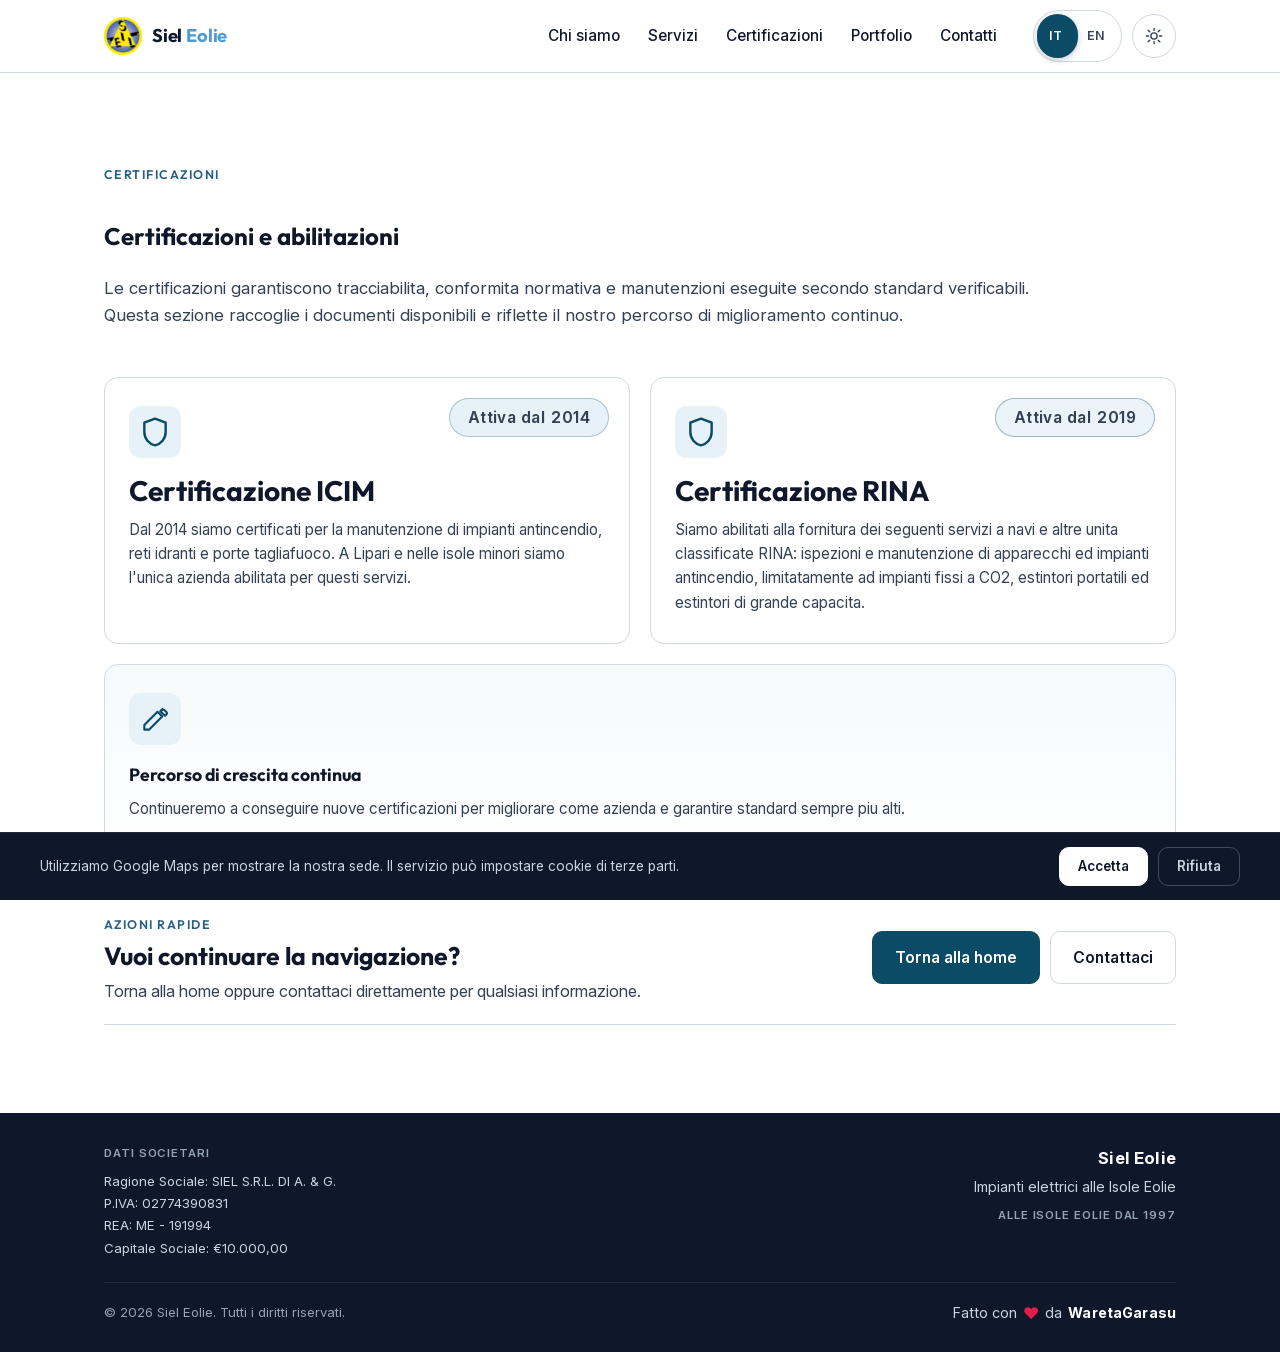
==== commit cd801ef1: "feat: full site audit, GDPR cookie banner, footer additions, multiple ui changes" ====
--- a/certifications/index.html
+++ b/certifications/index.html
@@ -1 +1 @@
-<!doctype html> <html lang="it"> <head> <meta charset="UTF-8"> <meta content="width=device-width,initial-scale=1" name="viewport"> <meta content="Certificazioni Siel Eolie" name="description"> <meta content="#ffffff" name="theme-color"> <meta content="default" name="apple-mobile-web-app-status-bar-style"> <meta content="telephone=no" name="format-detection"> <meta content="Siel Eolie" name="apple-mobile-web-app-title"> <title data-i18n="cert.metaTitle">Certificazioni - Siel Eolie</title> <link href="https://sieleolie.com/certifications/" rel="canonical"> <link href="/source/img/favicon.svg" rel="icon" type="image/svg+xml"> <link href="/source/img/favicon-32.png" rel="icon" type="image/png" sizes="32x32"> <link href="/source/img/favicon.ico" rel="icon"> <link href="/source/img/apple-touch-icon.png" rel="apple-touch-icon" sizes="180x180"> <link href="/source/site.webmanifest" rel="manifest"> <script>!function(){try{var t=localStorage.getItem("theme"),e=window.matchMedia&&window.matchMedia("(prefers-color-scheme: dark)").matches,a="light"===t||"dark"===t?t:e?"dark":"light";document.documentElement.setAttribute("data-theme",a)}catch(t){document.documentElement.setAttribute("data-theme","light")}}()</script> <link href="/source/fonts/inter-variable.woff2" rel="preload" type="font/woff2" as="font" crossorigin> <link href="/source/style.min.css" rel="stylesheet"> </head> <body> <a href="#mainContent" data-i18n="a11y.skipToMain" class="skip-link">Vai al contenuto principale</a> <header> <div class="container nav"> <a href="/" class="brand" aria-label="Siel Eolie - home"> <img alt="" aria-hidden="true" class="brand-mark" height="38" src="/source/img/favicon.svg" width="38"> <span class="brand-name">Siel <em>Eolie</em></span> </a> <button class="menu-toggle" aria-label="Apri menu" data-i18n-attr="aria-label:a11y.menuOpen" aria-controls="navLinks" aria-expanded="false"> <span class="menu-toggle-icon" aria-hidden="true"> <span></span> <span></span> <span></span> </span> </button> <nav aria-label="Navigazione principale" class="nav-links" id="navLinks"> <a href="/#chi-siamo" data-i18n="nav.about">Chi siamo</a> <a href="/#servizi" data-i18n="nav.services">Servizi</a> <a href="/certifications/" data-i18n="nav.certifications">Certificazioni</a> <a href="/#portfolio" data-i18n="nav.portfolio">Portfolio</a> <a href="/#contatti" data-i18n="nav.contact">Contatti</a> <div class="nav-controls"> <div class="lang-toggle" aria-label="Lingua / Language" role="group"> <button class="active" type="button" aria-pressed="true" data-lang="it">IT</button> <button type="button" aria-pressed="false" data-lang="en">EN</button> </div> <button class="theme-toggle" aria-label="Cambia tema" data-i18n-attr="aria-label:a11y.themeToggle" id="themeToggle" type="button" aria-pressed="false"> <span class="theme-toggle-icon" aria-hidden="true"> <svg focusable="false" height="18" viewBox="0 0 24 24" width="18" class="icon-sun"> <circle cx="12" cy="12" fill="none" r="4.2" stroke="currentColor" stroke-width="1.8"/> <path d="M12 1.8v3M12 19.2v3M1.8 12h3M19.2 12h3M4.2 4.2l2.2 2.2M17.6 17.6l2.2 2.2M4.2 19.8l2.2-2.2M17.6 6.4l2.2-2.2" fill="none" stroke="currentColor" stroke-width="1.8" stroke-linecap="round"/> </svg> <svg focusable="false" height="18" viewBox="0 0 24 24" width="18" class="icon-moon"> <path d="M20.3 14.1A8.6 8.6 0 1 1 9.9 3.7a7 7 0 1 0 10.4 10.4z" fill="none" stroke="currentColor" stroke-width="1.8" stroke-linejoin="round"/> </svg> </span> <span data-i18n="theme.toggleLabel" class="sr-only">Cambia tema</span> </button> </div> </nav> </div> </header> <main id="mainContent"> <section class="section"> <div class="container"> <p class="eyebrow" data-i18n="cert.eyebrow">Certificazioni</p> <h1 data-i18n="cert.title">Certificazioni e abilitazioni</h1> <p class="cert-section-lead section-lead" data-i18n="cert.lead">Le certificazioni garantiscono tracciabilita, conformita normativa e manutenzioni eseguite secondo standard verificabili. Questa sezione raccoglie i documenti disponibili e riflette il nostro percorso di miglioramento continuo.</p> <div class="certifications-grid services-grid"> <article class="service-card cert-card"> <div class="service-icon" aria-hidden="true"> <svg focusable="false" height="32" viewBox="0 0 24 24" width="32" aria-hidden="true"><path d="M12 2 4 5v7c0 5 3.5 9 8 10 4.5-1 8-5 8-10V5l-8-3z" fill="none" stroke="currentColor" stroke-width="1.8" stroke-linejoin="round"/></svg> </div> <h3 data-i18n="cert.icim.title">Certificazione ICIM</h3> <p data-i18n="cert.icim.body">Dal 2014 siamo certificati per la manutenzione di impianti antincendio, reti idranti e porte tagliafuoco. A Lipari e nelle isole minori siamo l'unica azienda abilitata per questi servizi.</p> <p class="cert-active-badge"> <span data-i18n="cert.activeSince">Attiva dal</span> <time datetime="2014">2014</time> </p> </article> <article class="service-card cert-card"> <div class="service-icon" aria-hidden="true"> <svg focusable="false" height="32" viewBox="0 0 24 24" width="32" aria-hidden="true"><path d="M12 2 4 5v7c0 5 3.5 9 8 10 4.5-1 8-5 8-10V5l-8-3z" fill="none" stroke="currentColor" stroke-width="1.8" stroke-linejoin="round"/></svg> </div> <h3 data-i18n="cert.rina.title">Certificazione RINA</h3> <p data-i18n="cert.rina.body">Siamo abilitati alla fornitura dei seguenti servizi a navi e altre unita classificate RINA: ispezioni e manutenzione di apparecchi ed impianti antincendio, limitatamente ad impianti fissi a CO2, estintori portatili ed estintori di grande capacita.</p> <p class="cert-active-badge cert-active-badge-prominent"> <span data-i18n="cert.activeSince">Attiva dal</span> <time datetime="2019">2019</time> </p> </article> <article class="service-card cert-growth-card"> <div class="service-icon" aria-hidden="true"> <svg focusable="false" height="32" viewBox="0 0 24 24" width="32" aria-hidden="true"><path d="M4 16.5V20h3.5l9.9-9.9-3.5-3.5L4 16.5zm13.6-11.2a1 1 0 0 1 1.4 0l1.7 1.7a1 1 0 0 1 0 1.4l-1.2 1.2-3.5-3.5 1.6-1.6z" fill="none" stroke="currentColor" stroke-width="1.6" stroke-linejoin="round"/></svg> </div> <h3 data-i18n="cert.more.title">Percorso di crescita continua</h3> <p data-i18n="cert.more.body">Aggiorniamo costantemente questa sezione con nuove certificazioni, per garantire standard sempre piu alti e servizi sempre piu qualificati.</p> </article> </div> <div class="cert-page-actions" aria-labelledby="certActionsTitle"> <div class="cert-page-actions-text"> <p class="eyebrow cert-page-actions-eyebrow" data-i18n="cert.quickActionsEyebrow">Azioni rapide</p> <h2 data-i18n="cert.quickActionsTitle" id="certActionsTitle">Vuoi continuare la navigazione?</h2> <p class="cert-page-actions-body" data-i18n="cert.quickActionsBody">Torna alla home oppure contattaci direttamente per qualsiasi informazione.</p> </div> <div class="cert-page-actions-buttons"> <a href="/" data-i18n="cert.ctaHome" class="btn btn-primary">Torna alla home</a> <a href="/#contatti" data-i18n="cert.ctaContact" class="btn btn-secondary">Contattaci</a> </div> </div> </div> </section> </main> <footer> <div class="container footer-content"> <div class="footer-top"> <div class="footer-legal"> <p class="footer-legal-title" data-i18n="footer.legalTitle">Dati societari</p> <p class="footer-legal-item" data-i18n="footer.legalCompany">Ragione Sociale: SIEL S.R.L. DI A. & G.</p> <p class="footer-legal-item" data-i18n="footer.legalVat">P.IVA: 02774390831</p> <p class="footer-legal-item" data-i18n="footer.legalRea">REA: ME - 191994</p> </div> <div class="footer-brand"> <p class="footer-brand-name"><strong data-i18n="brand.name">Siel Eolie</strong></p> <p class="footer-brand-tagline" data-i18n="footer.tagline">Impianti elettrici alle Isole Eolie</p> <p class="footer-brand-since" data-i18n="footer.since">Alle Isole Eolie dal 1997</p> </div> </div> <div class="footer-bottom"> <div class="footer-copy"> © <span id="year"></span> <span data-i18n="brand.name">Siel Eolie</span>. <span data-i18n="footer.rights">Tutti i diritti riservati.</span> </div> <div class="footer-signature"> <span data-i18n="footer.built">Fatto con</span> <span class="heart" aria-hidden="true">❤️</span> <span data-i18n="footer.builtBy">da</span> <a href="https://waretagarasu.com" class="signature-link" aria-label="WaretaGarasu - portfolio" rel="noopener author" target="_blank"><strong class="signature">WaretaGarasu</strong></a> </div> </div> </div> </footer> <button class="to-top" aria-label="Torna su" data-i18n-attr="aria-label:a11y.toTop" id="toTop" type="button" hidden> <svg focusable="false" height="20" viewBox="0 0 24 24" width="20" aria-hidden="true"> <path d="M12 5l-7 7h4v7h6v-7h4z" fill="currentColor"/> </svg> </button> <script src="/source/script.min.js"></script> </body> </html> +<!doctype html> <html lang="it"> <head> <meta charset="UTF-8"> <meta content="width=device-width,initial-scale=1" name="viewport"> <meta content="Certificazioni Siel Eolie: ICIM (antincendio, idranti, porte tagliafuoco dal 2014) e RINA (navi). L'unica azienda certificata a Lipari e nelle isole minori." name="description"> <meta content="#ffffff" name="theme-color"> <meta content="default" name="apple-mobile-web-app-status-bar-style"> <meta content="telephone=no" name="format-detection"> <meta content="Siel Eolie" name="apple-mobile-web-app-title"> <title data-i18n="cert.metaTitle">Certificazioni | Siel Eolie</title> <link href="https://sieleolie.com/certifications/" rel="canonical"> <meta content="website" property="og:type"> <meta content="https://sieleolie.com/certifications/" property="og:url"> <meta content="Certificazioni | Siel Eolie" property="og:title"> <meta content="Certificazioni Siel Eolie: ICIM (antincendio, idranti, porte tagliafuoco dal 2014) e RINA (navi). L'unica azienda certificata a Lipari e nelle isole minori." property="og:description"> <meta content="https://sieleolie.com/source/img/og-card.png" property="og:image"> <meta content="1200" property="og:image:width"> <meta content="630" property="og:image:height"> <meta content="summary_large_image" name="twitter:card"> <meta content="Certificazioni | Siel Eolie" name="twitter:title"> <meta content="Certificazioni Siel Eolie: ICIM (antincendio, idranti, porte tagliafuoco dal 2014) e RINA (navi). L'unica azienda certificata a Lipari e nelle isole minori." name="twitter:description"> <meta content="https://sieleolie.com/source/img/og-card.png" name="twitter:image"> <link href="/source/img/favicon.svg" rel="icon" type="image/svg+xml"> <link href="/source/img/favicon-32.png" rel="icon" type="image/png" sizes="32x32"> <link href="/source/img/favicon.ico" rel="icon"> <link href="/source/img/apple-touch-icon.png" rel="apple-touch-icon" sizes="180x180"> <link href="/source/site.webmanifest" rel="manifest"> <script>!function(){try{var t=localStorage.getItem("theme"),e=window.matchMedia&&window.matchMedia("(prefers-color-scheme: dark)").matches,a="light"===t||"dark"===t?t:e?"dark":"light";document.documentElement.setAttribute("data-theme",a)}catch(t){document.documentElement.setAttribute("data-theme","light")}}()</script> <link href="/source/fonts/inter-variable.woff2" rel="preload" type="font/woff2" as="font" crossorigin> <link href="/source/fonts/outfit-latin.woff2" rel="preload" type="font/woff2" as="font" crossorigin> <link href="/source/style.min.css" rel="stylesheet"> </head> <body> <a href="#mainContent" data-i18n="a11y.skipToMain" class="skip-link">Vai al contenuto principale</a> <header> <div class="container nav"> <a href="/" class="brand" aria-label="Siel Eolie, home"> <img alt="" aria-hidden="true" class="brand-mark" height="38" src="/source/img/favicon.svg" width="38"> <span class="brand-name">Siel <em>Eolie</em></span> </a> <button class="menu-toggle" aria-label="Apri menu" data-i18n-attr="aria-label:a11y.menuOpen" aria-controls="navLinks" aria-expanded="false"> <span class="menu-toggle-icon" aria-hidden="true"> <span></span> <span></span> <span></span> </span> </button> <nav aria-label="Navigazione principale" class="nav-links" id="navLinks"> <a href="/#chi-siamo" data-i18n="nav.about">Chi siamo</a> <a href="/#servizi" data-i18n="nav.services">Servizi</a> <a href="/certifications/" data-i18n="nav.certifications">Certificazioni</a> <a href="/#portfolio" data-i18n="nav.portfolio">Portfolio</a> <a href="/#contatti" data-i18n="nav.contact">Contatti</a> <div class="nav-controls"> <div class="lang-toggle" aria-label="Lingua / Language" role="group"> <button class="active" type="button" aria-pressed="true" data-lang="it">IT</button> <button type="button" aria-pressed="false" data-lang="en">EN</button> </div> <button class="theme-toggle" type="button" id="themeToggle" aria-label="Cambia tema" data-i18n-attr="aria-label:a11y.themeToggle" aria-pressed="false"> <span class="theme-toggle-icon" aria-hidden="true"> <svg focusable="false" height="18" viewBox="0 0 24 24" width="18" class="icon-sun"> <circle cx="12" cy="12" fill="none" r="4.2" stroke="currentColor" stroke-width="1.8"/> <path d="M12 1.8v3M12 19.2v3M1.8 12h3M19.2 12h3M4.2 4.2l2.2 2.2M17.6 17.6l2.2 2.2M4.2 19.8l2.2-2.2M17.6 6.4l2.2-2.2" fill="none" stroke="currentColor" stroke-width="1.8" stroke-linecap="round"/> </svg> <svg focusable="false" height="18" viewBox="0 0 24 24" width="18" class="icon-moon"> <path d="M20.3 14.1A8.6 8.6 0 1 1 9.9 3.7a7 7 0 1 0 10.4 10.4z" fill="none" stroke="currentColor" stroke-width="1.8" stroke-linejoin="round"/> </svg> </span> <span data-i18n="theme.toggleLabel" class="sr-only">Cambia tema</span> </button> </div> </nav> </div> </header> <main id="mainContent"> <section class="section"> <div class="container"> <p class="eyebrow" data-i18n="cert.eyebrow">Certificazioni</p> <h1 data-i18n="cert.title">Certificazioni e abilitazioni</h1> <p class="cert-section-lead section-lead" data-i18n="cert.lead">Le certificazioni garantiscono tracciabilita, conformita normativa e manutenzioni eseguite secondo standard verificabili. Questa sezione raccoglie i documenti disponibili e riflette il nostro percorso di miglioramento continuo.</p> <div class="certifications-grid services-grid"> <article class="service-card cert-card"> <div class="service-icon" aria-hidden="true"> <svg focusable="false" height="32" viewBox="0 0 24 24" width="32" aria-hidden="true"><path d="M12 2 4 5v7c0 5 3.5 9 8 10 4.5-1 8-5 8-10V5l-8-3z" fill="none" stroke="currentColor" stroke-width="1.8" stroke-linejoin="round"/></svg> </div> <h3 data-i18n="cert.icim.title">Certificazione ICIM</h3> <p data-i18n="cert.icim.body">Dal 2014 siamo certificati per la manutenzione di impianti antincendio, reti idranti e porte tagliafuoco. A Lipari e nelle isole minori siamo l'unica azienda abilitata per questi servizi.</p> <p class="cert-active-badge"> <span data-i18n="cert.activeSince">Attiva dal</span> <time datetime="2014">2014</time> </p> </article> <article class="service-card cert-card"> <div class="service-icon" aria-hidden="true"> <svg focusable="false" height="32" viewBox="0 0 24 24" width="32" aria-hidden="true"><path d="M12 2 4 5v7c0 5 3.5 9 8 10 4.5-1 8-5 8-10V5l-8-3z" fill="none" stroke="currentColor" stroke-width="1.8" stroke-linejoin="round"/></svg> </div> <h3 data-i18n="cert.rina.title">Certificazione RINA</h3> <p data-i18n="cert.rina.body">Siamo abilitati alla fornitura dei seguenti servizi a navi e altre unita classificate RINA: ispezioni e manutenzione di apparecchi ed impianti antincendio, limitatamente ad impianti fissi a CO2, estintori portatili ed estintori di grande capacita.</p> <p class="cert-active-badge cert-active-badge-prominent"> <span data-i18n="cert.activeSince">Attiva dal</span> <time datetime="2019">2019</time> </p> </article> <article class="service-card cert-growth-card"> <div class="service-icon" aria-hidden="true"> <svg focusable="false" height="32" viewBox="0 0 24 24" width="32" aria-hidden="true"><path d="M4 16.5V20h3.5l9.9-9.9-3.5-3.5L4 16.5zm13.6-11.2a1 1 0 0 1 1.4 0l1.7 1.7a1 1 0 0 1 0 1.4l-1.2 1.2-3.5-3.5 1.6-1.6z" fill="none" stroke="currentColor" stroke-width="1.6" stroke-linejoin="round"/></svg> </div> <h3 data-i18n="cert.more.title">Percorso di crescita continua</h3> <p data-i18n="cert.more.body">Aggiorniamo costantemente questa sezione con nuove certificazioni, per garantire standard sempre piu alti e servizi sempre piu qualificati.</p> </article> </div> <div class="cert-page-actions" aria-labelledby="certActionsTitle"> <div class="cert-page-actions-text"> <p class="eyebrow cert-page-actions-eyebrow" data-i18n="cert.quickActionsEyebrow">Azioni rapide</p> <h2 data-i18n="cert.quickActionsTitle" id="certActionsTitle">Vuoi continuare la navigazione?</h2> <p class="cert-page-actions-body" data-i18n="cert.quickActionsBody">Torna alla home oppure contattaci direttamente per qualsiasi informazione.</p> </div> <div class="cert-page-actions-buttons"> <a href="/" data-i18n="cert.ctaHome" class="btn btn-primary">Torna alla home</a> <a href="/#contatti" data-i18n="cert.ctaContact" class="btn btn-secondary">Contattaci</a> </div> </div> </div> </section> </main> <footer> <div class="container footer-content"> <div class="footer-top"> <div class="footer-legal"> <p class="footer-legal-title" data-i18n="footer.legalTitle">Dati societari</p> <p class="footer-legal-item" data-i18n="footer.legalCompany">Ragione Sociale: SIEL S.R.L. DI A. & G.</p> <p class="footer-legal-item" data-i18n="footer.legalVat">P.IVA: 02774390831</p> <p class="footer-legal-item" data-i18n="footer.legalRea">REA: ME - 191994</p> <p class="footer-legal-item" data-i18n="footer.legalCapital">Capitale Sociale: €10.000,00</p> </div> <div class="footer-brand"> <p class="footer-brand-name"><strong data-i18n="brand.name">Siel Eolie</strong></p> <p class="footer-brand-tagline" data-i18n="footer.tagline">Impianti elettrici alle Isole Eolie</p> <p class="footer-brand-since" data-i18n="footer.since">Alle Isole Eolie dal 1997</p> </div> </div> <div class="footer-bottom"> <div class="footer-copy"> © <span id="year"></span> <span data-i18n="brand.name">Siel Eolie</span>. <span data-i18n="footer.rights">Tutti i diritti riservati.</span> </div> <div class="footer-signature"> <span data-i18n="footer.built">Fatto con</span> <span class="heart" aria-hidden="true">❤️</span> <span data-i18n="footer.builtBy">da</span> <a href="https://waretagarasu.com" class="signature-link" aria-label="WaretaGarasu, portfolio" rel="noopener author" target="_blank"><strong class="signature">WaretaGarasu</strong></a> </div> </div> </div> </footer> <button class="to-top" type="button" id="toTop" aria-label="Torna su" data-i18n-attr="aria-label:a11y.toTop" hidden> <svg focusable="false" height="20" viewBox="0 0 24 24" width="20" aria-hidden="true"> <path d="M12 5l-7 7h4v7h6v-7h4z" fill="currentColor"/> </svg> </button> <div class="cookie-banner" hidden id="cookieBanner"> <div class="cookie-inner"> <p class="cookie-text" data-i18n="cookie.text">Utilizziamo Google Maps per mostrare la nostra sede. Il servizio può impostare cookie di terze parti.</p> <div class="cookie-actions"> <button class="btn btn-primary" type="button" id="cookieAccept" data-i18n="cookie.accept">Accetta</button> <button class="btn btn-secondary" type="button" id="cookieDecline" data-i18n="cookie.decline">Rifiuta</button> </div> </div> </div> <script src="/source/script.min.js"></script> </body> </html> 
--- a/source/style.min.css
+++ b/source/style.min.css
@@ -1 +1 @@
-@font-face{font-family:"Inter";font-style:normal;font-weight:100 900;font-display:swap;src:url("fonts/inter-variable.woff2") format("woff2")}@font-face{font-family:"Inter";font-style:italic;font-weight:100 900;font-display:swap;src:url("fonts/inter-variable-italic.woff2") format("woff2")}@font-face{font-family:"Outfit";font-style:normal;font-weight:100 900;font-display:swap;src:url("fonts/outfit-latin-ext.woff2") format("woff2");unicode-range:U+0100-02BA,U+02BD-02C5,U+02C7-02CC,U+02CE-02D7,U+02DD-02FF,U+0304,U+0308,U+0329,U+1D00-1DBF,U+1E00-1E9F,U+1EF2-1EFF,U+2020,U+20A0-20AB,U+20AD-20C0,U+2113,U+2C60-2C7F,U+A720-A7FF}@font-face{font-family:"Outfit";font-style:normal;font-weight:100 900;font-display:swap;src:url("fonts/outfit-latin.woff2") format("woff2");unicode-range:U+0000-00FF,U+0131,U+0152-0153,U+02BB-02BC,U+02C6,U+02DA,U+02DC,U+0304,U+0308,U+0329,U+2000-206F,U+20AC,U+2122,U+2191,U+2193,U+2212,U+2215,U+FEFF,U+FFFD}:root{--primary:#0b4b66;--primary-hover:#083a52;--primary-soft:#e6f2f7;--accent:#4f9dcf;--accent-hover:#3a82b4;--accent-soft:#e6f1f9;--bg:#fff;--bg-soft:#f4f8fb;--text:#0f172a;--text-muted:#334155;--border:#cfd8e3;--success:#16a34a;--shadow:0 1px 2px rgba(15,23,42,0.04),0 8px 24px rgba(15,23,42,0.06);--shadow-lg:0 4px 12px rgba(15,23,42,0.06),0 20px 48px rgba(15,23,42,0.10);--radius:14px;--radius-sm:8px;--max-width:1120px;--header-h:72px;--header-bg:rgba(255,255,255,0.92);--on-primary:#fff;--on-accent:#fff;--on-dark-subtle:rgba(255,255,255,0.86);--eyebrow-color:#255f86;--font-sans:"Inter",-apple-system,BlinkMacSystemFont,"Segoe UI",Roboto,"Helvetica Neue",Arial,sans-serif;--font-display:"Outfit","Inter",-apple-system,BlinkMacSystemFont,"Segoe UI",sans-serif}[data-theme="dark"]{--primary:#69b3df;--primary-hover:#85c2e7;--primary-soft:#122938;--accent:#8dc8ed;--accent-hover:#a0d4f1;--accent-soft:#163347;--bg:#0f172a;--bg-soft:#111c31;--text:#e2e8f0;--text-muted:#b7c3d6;--border:#2a3950;--shadow:0 1px 2px rgba(0,0,0,0.25),0 8px 24px rgba(0,0,0,0.32);--shadow-lg:0 4px 12px rgba(0,0,0,0.35),0 20px 48px rgba(0,0,0,0.42);--header-bg:rgba(15,23,42,0.9);--on-primary:#0b1a2b;--on-accent:#0b1a2b;--on-dark-subtle:rgba(230,242,251,0.9);--eyebrow-color:#95d1f0}*,*::before,*::after{box-sizing:border-box}html{scroll-behavior:smooth;scroll-padding-top:var(--header-h);-webkit-text-size-adjust:100%}body{margin:0;min-height:100vh;display:flex;flex-direction:column;font-family:var(--font-sans);font-size:16px;line-height:1.6;color:var(--text);background:var(--bg)}.skip-link{position:absolute;left:12px;top:-44px;z-index:120;padding:10px 14px;border-radius:8px;background:var(--primary);color:var(--on-primary);font-weight:600;text-decoration:none}.skip-link:focus-visible{top:12px;outline:0;box-shadow:0 0 0 3px color-mix(in srgb,var(--accent) 35%,transparent)}main{flex:1}h1,h2,h3,h4,h5,h6,.brand,.eyebrow,.not-found .code{font-family:var(--font-display)}img{max-width:100%;height:auto;display:block}a{color:var(--primary);text-decoration:none}a:hover,a:focus-visible{color:var(--primary-hover);text-decoration:underline}button{font:inherit;cursor:pointer}a,button,.btn,input,select,textarea{-webkit-tap-highlight-color:transparent}:focus-visible{outline:2px solid var(--primary);outline-offset:2px;border-radius:4px}.container{width:100%;max-width:var(--max-width);margin:0 auto;padding:0 24px}.section{padding:88px 0}.section-soft{background:var(--bg-soft)}.section h2{font-size:clamp(1.7rem,3vw,2.3rem);line-height:1.2;margin:0 0 16px;color:var(--text)}.section-lead{max-width:720px;font-size:1.05rem;color:var(--text-muted);margin:0 0 48px}.eyebrow{display:inline-block;text-transform:uppercase;letter-spacing:.12em;font-size:.78rem;font-weight:600;color:var(--eyebrow-color);margin:0 0 12px}.noscript-banner{background:#fef3c7;color:#78350f;border-bottom:1px solid #fde68a;padding:12px 24px;font-size:.9rem;text-align:center;line-height:1.5}.noscript-banner a{color:#78350f;font-weight:600;text-decoration:underline}header{position:sticky;top:0;z-index:50;border-bottom:1px solid var(--border);background:var(--header-bg)}header::before{content:"";position:absolute;inset:0;z-index:-1;backdrop-filter:saturate(160%) blur(8px);-webkit-backdrop-filter:saturate(160%) blur(8px);pointer-events:none}.nav{display:flex;align-items:center;justify-content:space-between;height:var(--header-h);gap:16px}.brand{display:inline-flex;align-items:center;gap:10px;font-weight:700;font-size:1.15rem;color:var(--text);text-decoration:none;letter-spacing:-.01em}.brand:hover{text-decoration:none;color:var(--text)}.brand-mark{display:inline-block;width:38px;height:38px;object-fit:contain;flex-shrink:0}.brand-name em{font-style:normal;color:var(--accent);font-weight:700}.nav-links{display:flex;align-items:center;gap:28px}.nav-links a{color:var(--text);font-weight:500;font-size:.95rem;padding:6px 0;position:relative}.nav-links a:hover,.nav-links a:focus-visible{color:var(--primary);text-decoration:none}.nav-controls{display:inline-flex;align-items:center;gap:10px;margin-left:8px}.lang-toggle{position:relative;display:inline-flex;border:1px solid var(--border);border-radius:999px;padding:3px;background:var(--bg);transition:border-color 220ms ease,box-shadow 260ms ease,background-color 220ms ease}.lang-toggle::before{content:"";position:absolute;top:3px;left:3px;width:calc(50% - 3px);height:calc(100% - 6px);border-radius:999px;background:var(--primary);box-shadow:0 2px 6px rgba(15,23,42,0.22);transform:translateX(0);transition:transform 420ms cubic-bezier(0.16,1,0.3,1),background-color 260ms ease}.lang-toggle[data-active-lang="en"]::before{transform:translateX(100%)}.lang-toggle button{position:relative;z-index:1;border:0;background:transparent;color:var(--text-muted);font-weight:600;font-size:.78rem;padding:5px 12px;min-height:36px;border-radius:999px;letter-spacing:.04em;transition:color 320ms ease,transform 240ms cubic-bezier(0.2,0.9,0.3,1)}.lang-toggle button.active{color:var(--on-primary);animation:langTogglePop 420ms cubic-bezier(0.16,1,0.3,1)}.lang-toggle button:not(.active):hover,.lang-toggle button:not(.active):focus-visible{color:var(--primary);transform:translateY(-1px) scale(1.03)}.lang-toggle button:active{transform:translateY(0)}.lang-toggle:focus-within{border-color:var(--primary);box-shadow:0 0 0 3px color-mix(in srgb,var(--accent) 24%,transparent)}@keyframes langTogglePop{0%{transform:scale(0.93)}60%{transform:scale(1.06)}100%{transform:scale(1)}}.theme-toggle{position:relative;display:inline-flex;align-items:center;justify-content:center;border:1px solid var(--border);background:var(--bg);color:var(--text-muted);border-radius:999px;width:36px;height:36px;min-height:36px;padding:0;box-shadow:inset 0 0 0 1px rgba(255,255,255,0.04);transition:border-color 180ms ease,color 180ms ease,background-color 180ms ease,box-shadow 220ms ease}.theme-toggle-icon{position:relative;display:grid;place-items:center;width:18px;height:18px}.theme-toggle-icon svg{position:absolute;top:50%;left:50%;transform-origin:50% 50%;transition:opacity 420ms ease,transform 560ms cubic-bezier(0.16,1,0.3,1)}.theme-toggle .icon-sun{opacity:1;transform:translate(-50%,-50%) rotate(0) scale(1)}.theme-toggle .icon-moon{opacity:0;transform:translate(-50%,-50%) rotate(-56deg) scale(0.62)}[data-theme="dark"] .theme-toggle .icon-sun{opacity:0;transform:translate(-50%,-50%) rotate(56deg) scale(0.62)}[data-theme="dark"] .theme-toggle .icon-moon{opacity:1;transform:translate(-50%,-50%) rotate(0) scale(1)}.theme-toggle:hover,.theme-toggle:focus-visible{background:var(--primary-soft);color:var(--primary);border-color:var(--primary);box-shadow:0 0 0 3px color-mix(in srgb,var(--accent) 24%,transparent)}.theme-toggle:focus-visible{outline:0}.sr-only{position:absolute;width:1px;height:1px;padding:0;margin:-1px;overflow:hidden;clip:rect(0,0,0,0);white-space:nowrap;border:0}.menu-toggle{display:none;align-items:center;justify-content:center;width:44px;height:44px;border:1px solid var(--border);background:var(--bg);border-radius:10px;padding:0;color:var(--text);cursor:pointer;transition:background-color 140ms ease,border-color 140ms ease}.menu-toggle:hover,.menu-toggle:focus-visible{background:var(--primary-soft);border-color:var(--primary);color:var(--primary)}.menu-toggle-icon{position:relative;display:block;width:22px;height:16px}.menu-toggle-icon span{position:absolute;left:0;right:0;height:2px;background:currentColor;border-radius:2px;transform-origin:50% 50%;transition:top 200ms cubic-bezier(0.2,0.9,0.3,1) 140ms,transform 200ms cubic-bezier(0.2,0.9,0.3,1),opacity 140ms ease}.menu-toggle-icon span:nth-child(1){top:0}.menu-toggle-icon span:nth-child(2){top:7px}.menu-toggle-icon span:nth-child(3){top:14px}.menu-toggle[aria-expanded="true"] .menu-toggle-icon span{transition:top 200ms cubic-bezier(0.2,0.9,0.3,1),transform 200ms cubic-bezier(0.2,0.9,0.3,1) 140ms,opacity 140ms ease}.menu-toggle[aria-expanded="true"] .menu-toggle-icon span:nth-child(1){top:7px;transform:rotate(45deg)}.menu-toggle[aria-expanded="true"] .menu-toggle-icon span:nth-child(2){opacity:0}.menu-toggle[aria-expanded="true"] .menu-toggle-icon span:nth-child(3){top:7px;transform:rotate(-45deg)}.hero{position:relative;padding:96px 0 72px;background:radial-gradient(1200px 500px at 80% -10%,rgba(212,120,63,0.10),transparent 60%),radial-gradient(800px 400px at 0 10%,rgba(11,75,102,0.10),transparent 60%),linear-gradient(180deg,var(--bg) 0,var(--bg-soft) 100%);border-bottom:1px solid var(--border)}.hero-inner{max-width:820px}.hero h1{font-size:clamp(2.1rem,4.5vw,3.2rem);line-height:1.1;margin:0 0 20px;letter-spacing:-.01em;color:var(--text)}.hero-lead{font-size:1.12rem;color:var(--text-muted);margin:0 0 32px;max-width:640px}.hero-badge{display:inline-flex;align-items:center;gap:8px;margin:0 0 20px;padding:8px 14px;background:var(--accent-soft);color:var(--primary);border:1px solid rgba(79,157,207,0.25);border-radius:999px;font-size:.82rem;font-weight:600;letter-spacing:.01em;line-height:1.3;max-width:fit-content}.hero-badge svg{flex-shrink:0;color:var(--accent)}.hero-ctas{display:flex;gap:12px;flex-wrap:wrap}.btn{display:inline-flex;align-items:center;justify-content:center;gap:8px;padding:13px 22px;border-radius:10px;font-weight:600;font-size:.98rem;text-decoration:none;border:1px solid transparent;transition:background-color 120ms ease,border-color 120ms ease,color 120ms ease,transform 120ms ease;white-space:nowrap}.btn:hover{text-decoration:none;transform:translateY(-1px)}.btn:active{transform:translateY(0)}.btn-primary{background:var(--primary);color:var(--on-primary);border-color:var(--primary)}.btn-primary:hover,.btn-primary:focus-visible{background:var(--primary-hover);border-color:var(--primary-hover);color:var(--on-primary)}.btn-secondary{background:var(--bg);color:var(--text);border-color:var(--border)}[data-theme="light"] .btn-secondary{color:#0f2436;border-color:#b9c7d6}.btn-secondary:hover,.btn-secondary:focus-visible{background:var(--primary-soft);border-color:var(--primary);color:var(--primary)}.btn-whatsapp{background:#25d366;color:#052e16;border-color:#25d366}.btn-whatsapp:hover,.btn-whatsapp:focus-visible{background:#1fb757;border-color:#1fb757;color:#052e16}.about-grid{display:grid;grid-template-columns:repeat(3,1fr);gap:28px;margin-top:40px}.about-block h3{font-size:1.1rem;margin:0 0 10px;color:var(--primary)}.about-block p{margin:0;color:var(--text-muted);font-size:.98rem}.services-grid{display:grid;grid-template-columns:repeat(3,1fr);gap:20px}.service-card{background:var(--bg);border:1px solid var(--border);border-radius:var(--radius);padding:28px 24px;transition:box-shadow 160ms ease,transform 160ms ease,border-color 160ms ease}.service-card:hover,.service-card:focus-within{box-shadow:var(--shadow);border-color:var(--accent);outline:2px solid var(--accent-soft);outline-offset:2px;transform:translateY(-2px)}.service-icon{width:52px;height:52px;border-radius:12px;background:var(--primary-soft);color:var(--primary);display:inline-flex;align-items:center;justify-content:center;margin-bottom:16px}.service-card h3{font-size:1.1rem;margin:0 0 8px;color:var(--text)}.service-card p{margin:0;color:var(--text-muted);font-size:.95rem}.cert-promo-strip{padding:48px 0;background:linear-gradient(135deg,rgba(11,75,102,0.9),rgba(8,58,82,0.9)),radial-gradient(540px 260px at 88% 34%,rgba(79,157,207,0.3),transparent 65%);border-top:1px solid color-mix(in srgb,var(--border) 70%,#fff 30%);border-bottom:1px solid color-mix(in srgb,var(--border) 78%,#fff 22%);box-shadow:inset 0 1px 0 rgba(255,255,255,0.08),inset 0 -1px 0 rgba(0,0,0,0.14)}[data-theme="dark"] .cert-promo-strip{background:linear-gradient(135deg,rgba(15,23,42,0.94),rgba(8,47,73,0.94)),radial-gradient(560px 280px at 88% 34%,rgba(120,189,233,0.24),transparent 65%);border-top:1px solid rgba(120,189,233,0.24);border-bottom:1px solid rgba(120,189,233,0.18);box-shadow:inset 0 1px 0 rgba(148,203,238,0.1),inset 0 -1px 0 rgba(3,8,20,0.5)}.cert-promo-inner{display:grid;grid-template-columns:1fr auto;align-items:center;gap:18px;max-width:1060px}.cert-promo-eyebrow{color:var(--on-dark-subtle)}.cert-promo-text h2{margin:0 0 8px;color:#fff;font-size:clamp(1.35rem,2.4vw,1.8rem)}.cert-promo-body{margin:0;color:rgba(255,255,255,0.88);max-width:72ch;line-height:1.55}.cert-promo-actions{display:flex;align-items:center}.cert-card{position:relative;padding-top:28px;display:flex;flex-direction:column}.cert-card h2{margin-top:0}.cert-card h3{margin-top:0;margin-bottom:10px;font-size:clamp(1.45rem,2.2vw,1.95rem);line-height:1.2;color:var(--text)}.cert-section-lead{max-width:980px}.cert-active-badge{margin:12px 0 0;display:inline-flex;align-items:center;gap:6px;padding:11px 18px;border-radius:999px;background:var(--primary-soft);border:1px solid color-mix(in srgb,var(--primary) 28%,transparent);color:#12344d;font-weight:650;font-size:.86rem;letter-spacing:.03em;line-height:1;width:fit-content;max-width:max-content}[data-theme="dark"] .cert-active-badge{color:var(--on-dark-subtle);border-color:rgba(120,189,233,0.38)}.cert-card .cert-active-badge{position:absolute;top:20px;right:20px;margin:0;z-index:1}.cert-active-badge-prominent{background:color-mix(in srgb,var(--primary-soft) 82%,var(--bg) 18%);border-color:color-mix(in srgb,var(--primary) 35%,transparent);box-shadow:0 1px 0 rgba(255,255,255,0.1) inset}.cert-growth-card{background:linear-gradient(180deg,color-mix(in srgb,var(--primary-soft) 40%,var(--bg) 60%),var(--bg));grid-column:1 / -1}.certifications-grid{grid-template-columns:repeat(2,minmax(0,1fr))}.cert-page-actions{margin-top:40px;padding:20px 0;border-top:1px solid var(--border);border-bottom:1px solid var(--border)}.cert-page-actions{display:grid;grid-template-columns:1fr auto;gap:20px;align-items:center}.cert-page-actions-text{max-width:66ch}.cert-page-actions-eyebrow{margin-bottom:6px}.cert-page-actions-text h2{margin:0 0 8px;font-size:clamp(1.2rem,2.2vw,1.55rem);color:var(--text)}.cert-page-actions-body{margin:0;color:var(--text-muted);line-height:1.55}.cert-page-actions-buttons{display:flex;gap:10px;flex-wrap:wrap;justify-content:flex-end}.cert-promo-strip .btn-primary{background:#d8ecfb;color:#0b3552;border-color:#d8ecfb}.cert-promo-strip .btn-primary:hover,.cert-promo-strip .btn-primary:focus-visible{background:#c2e3f9;color:#082a43;border-color:#c2e3f9}[data-theme="dark"] .cert-promo-strip .btn-primary{background:linear-gradient(180deg,#9fd6f3 0,#82c6eb 100%);color:#0b1a2b;border-color:rgba(196,229,248,0.78);box-shadow:0 6px 16px rgba(12,34,52,0.35)}[data-theme="dark"] .cert-promo-strip .btn-primary:hover,[data-theme="dark"] .cert-promo-strip .btn-primary:focus-visible{background:linear-gradient(180deg,#b3e0f7 0,#95d1f0 100%);color:#081525;border-color:rgba(214,238,251,0.9);box-shadow:0 8px 20px rgba(10,30,46,0.45);transform:translateY(-1px)}.portfolio-filters{display:flex;flex-wrap:wrap;gap:8px;margin-bottom:28px}.portfolio-filters .filter{background:var(--bg);color:var(--text-muted);border:1px solid var(--border);border-radius:999px;padding:8px 16px;font-size:.88rem;font-weight:500;transition:background-color 120ms ease,color 120ms ease,border-color 120ms ease}.portfolio-filters .filter:hover{border-color:var(--primary);color:var(--primary)}.portfolio-filters .filter:focus-visible{outline:2px solid var(--accent);outline-offset:2px;border-color:var(--primary);color:var(--primary)}.portfolio-filters .filter.active{background:var(--primary);color:var(--on-primary);border-color:var(--primary)}.portfolio-grid{display:grid;grid-template-columns:repeat(3,1fr);gap:14px}.portfolio-item{margin:0;border-radius:var(--radius-sm);overflow:hidden;background:var(--bg-soft);aspect-ratio:4 / 3;border:1px solid var(--border);transition:transform 200ms ease,box-shadow 200ms ease}.portfolio-item:hover{transform:translateY(-2px);box-shadow:var(--shadow)}.portfolio-item img{width:100%;height:100%;object-fit:cover;display:block;transition:transform 400ms ease}.portfolio-item:hover img{transform:scale(1.03)}.portfolio-item[hidden]{display:none !important}.contact-grid{display:grid;grid-template-columns:1fr 1.2fr;gap:32px;align-items:start}.contact-info{list-style:none;margin:0;padding:0;display:flex;flex-direction:column;gap:18px}.contact-info li{display:flex;gap:14px;align-items:flex-start}.ci-icon{flex-shrink:0;width:40px;height:40px;border-radius:10px;background:var(--primary-soft);color:var(--primary);display:inline-flex;align-items:center;justify-content:center}.ci-label{font-size:.78rem;text-transform:uppercase;letter-spacing:.08em;font-weight:600;color:var(--text-muted);margin-bottom:2px}.ci-value{color:var(--text);font-weight:500}.ci-value a{color:var(--primary)}.map-wrapper{border-radius:var(--radius);overflow:hidden;border:1px solid var(--border);box-shadow:var(--shadow);aspect-ratio:4 / 3;background:var(--bg-soft)}.map-wrapper iframe{width:100%;height:100%;border:0;display:block}footer{margin-top:auto;background:var(--text);color:#cbd5e1;padding:32px 0 28px;font-size:.9rem}[data-theme="dark"] footer{background:#020617}.footer-content{display:flex;flex-direction:column;gap:24px}.footer-top{display:flex;justify-content:space-between;align-items:flex-start;flex-wrap:wrap;gap:24px 48px}.footer-legal{display:flex;flex-direction:column;gap:2px;line-height:1.55}.footer-legal-title{margin:0 0 6px;color:#94a3b8;font-size:.72rem;text-transform:uppercase;letter-spacing:.08em;font-weight:600}.footer-legal-item{margin:0;color:#cbd5e1;font-size:.82rem}.footer-brand{display:flex;flex-direction:column;gap:4px;text-align:right}.footer-brand-name{margin:0;color:#fff;font-size:1.05rem;letter-spacing:.01em}.footer-brand-tagline{margin:0;color:#cbd5e1;font-size:.88rem}.footer-brand-since{margin:4px 0 0;color:#94a3b8;font-size:.72rem;text-transform:uppercase;letter-spacing:.08em;font-weight:600}.footer-bottom{display:flex;justify-content:space-between;align-items:center;flex-wrap:wrap;gap:10px 24px;padding-top:18px;border-top:1px solid rgba(255,255,255,0.08)}.footer-copy{color:#94a3b8;font-size:.82rem}.footer-signature{display:inline-flex;align-items:center;gap:6px;color:#cbd5e1}.footer-signature .heart{color:#e11d48;font-size:1rem;line-height:1}.footer-signature .signature-link{text-decoration:none;border-bottom:1px solid transparent;transition:border-color 140ms ease,color 140ms ease;line-height:1.2}.footer-signature .signature-link:hover .signature,.footer-signature .signature-link:focus-visible .signature{color:var(--accent)}.footer-signature .signature-link:focus-visible{outline:0;border-bottom-color:var(--accent)}.footer-signature .signature{color:#fff;font-weight:700;letter-spacing:.01em;transition:color 140ms ease}.not-found{flex:1;display:flex;align-items:center;justify-content:center;padding:80px 24px;text-align:center}.not-found-inner{max-width:560px}.not-found .code{font-size:clamp(5rem,14vw,9rem);line-height:1;font-weight:800;background:linear-gradient(135deg,var(--primary),var(--accent));-webkit-background-clip:text;background-clip:text;color:transparent;letter-spacing:-.05em;margin:0}.not-found h1{font-size:1.7rem;margin:8px 0 12px}.not-found p{color:var(--text-muted);margin:0 0 28px}.not-found .hero-ctas{justify-content:center}.cta-strip{padding:64px 0;background:linear-gradient(135deg,rgba(11,75,102,0.96),rgba(8,58,82,0.96)),radial-gradient(600px 300px at 85% 30%,rgba(79,157,207,0.35),transparent 65%);color:#fff;border-top:1px solid var(--border);border-bottom:1px solid var(--border)}[data-theme="dark"] .cta-strip{background:linear-gradient(135deg,rgba(15,23,42,0.96),rgba(8,47,73,0.96)),radial-gradient(600px 300px at 85% 30%,rgba(120,189,233,0.25),transparent 65%)}.cta-inner{display:grid;grid-template-columns:1fr auto;align-items:center;gap:32px}.cta-strip .cta-eyebrow{color:var(--on-dark-subtle);margin-bottom:8px}.cta-strip h2{color:#fff;margin:0 0 8px;font-size:clamp(1.4rem,2.6vw,1.9rem)}.cta-body{color:rgba(255,255,255,0.88);max-width:56ch;margin:0;line-height:1.55}.cta-actions{display:flex;gap:12px;flex-wrap:wrap}.cta-actions .btn{display:inline-flex;align-items:center;gap:8px}.cta-strip .btn-primary{background:var(--accent);color:var(--on-accent);border:1px solid var(--accent)}.cta-strip .btn-primary:hover,.cta-strip .btn-primary:focus-visible{background:var(--accent-hover);border-color:var(--accent-hover);color:var(--on-accent)}.cta-strip .btn-secondary{background:transparent;color:#fff;border:1px solid rgba(255,255,255,0.5)}.cta-strip .btn-secondary:hover,.cta-strip .btn-secondary:focus-visible{background:rgba(255,255,255,0.08);border-color:#fff}@media(max-width:960px){.cert-promo-inner{grid-template-columns:1fr;gap:16px}.cert-promo-actions .btn{width:100%;justify-content:center}}@media(max-width:820px){.cta-strip{padding:48px 0}.cta-inner{grid-template-columns:1fr;gap:20px}.cta-actions{width:100%}.cta-actions .btn{flex:1;justify-content:center}}.to-top{position:fixed;right:20px;bottom:20px;z-index:40;width:44px;height:44px;border:0;border-radius:999px;background:var(--primary);color:#fff;box-shadow:var(--shadow-lg);display:inline-flex;align-items:center;justify-content:center;cursor:pointer;opacity:0;transform:translateY(8px);transition:opacity 180ms ease,transform 180ms ease,background-color 160ms ease}.to-top.is-visible{opacity:1;transform:translateY(0)}.to-top:hover,.to-top:focus-visible{background:var(--primary-hover);outline:0}.to-top:focus-visible{box-shadow:0 0 0 3px var(--accent-soft),var(--shadow-lg)}.to-top[hidden]{display:none}@media(max-width:560px){.to-top{right:14px;bottom:14px;width:42px;height:42px}}@media(max-width:960px){.about-grid{grid-template-columns:1fr;gap:24px}.services-grid{grid-template-columns:repeat(2,1fr)}.portfolio-grid{grid-template-columns:repeat(2,1fr)}.contact-grid{grid-template-columns:1fr}.certifications-grid{grid-template-columns:1fr}}@media(max-width:820px){header::before{backdrop-filter:saturate(140%) blur(6px);-webkit-backdrop-filter:saturate(140%) blur(6px)}.menu-toggle{display:inline-flex}.nav-links{position:fixed;top:var(--header-h);left:0;right:0;bottom:0;z-index:49;background:color-mix(in srgb,var(--bg) 82%,transparent);backdrop-filter:saturate(160%) blur(12px);-webkit-backdrop-filter:saturate(160%) blur(12px);flex-direction:column;align-items:stretch;gap:0;padding:16px max(24px,env(safe-area-inset-right)) max(28px,env(safe-area-inset-bottom)) max(24px,env(safe-area-inset-left));border-top:1px solid rgba(0,0,0,0.06);transform:translateY(-8px);opacity:0;visibility:hidden;overflow-y:auto;-webkit-overflow-scrolling:touch;transition:opacity 180ms ease,transform 180ms ease,visibility 0s linear 180ms}@supports not((backdrop-filter:blur(1px)) or(-webkit-backdrop-filter:blur(1px))){.nav-links{background:var(--bg)}}.nav-links.open{opacity:1;transform:translateY(0);visibility:visible;transition:opacity 180ms ease,transform 180ms ease,visibility 0s linear 0s}.nav-links a{display:flex;align-items:center;min-height:48px;padding:14px 4px;border-bottom:1px solid rgba(0,0,0,0.06);font-size:1.05rem}.nav-links a:last-of-type{border-bottom:0}.nav-links .nav-controls{display:flex;width:100%;margin:auto 0 0;gap:10px;align-items:center}.nav-links .lang-toggle{display:flex;flex:1;margin:0;padding:4px;background:var(--bg);border:1px solid var(--border);border-radius:999px}.nav-links .lang-toggle button{flex:1;padding:12px 16px;font-size:.9rem;min-height:44px}.nav-links .lang-toggle::before{top:4px;left:4px;width:calc(50% - 4px);height:calc(100% - 8px)}.nav-links .theme-toggle{flex:0 0 40px;width:40px;height:40px;min-height:40px}html.menu-open,body.menu-open{overflow:hidden;overscroll-behavior:contain}body.menu-open header{position:fixed;top:0;left:0;right:0}.section{padding:64px 0}.hero{padding:64px 0 56px}.cert-promo-strip{padding:38px 0}.cert-card{padding:28px 20px 20px;row-gap:12px}.cert-card .cert-active-badge{position:static;align-self:center;margin:auto auto 4px;padding:12px 20px;font-size:.9rem}.cert-page-actions .btn{width:100%;justify-content:center;min-height:48px}.cert-page-actions{grid-template-columns:1fr;gap:14px;padding:16px 0}.cert-page-actions-buttons{width:100%;justify-content:stretch}.cert-page-actions-buttons .btn{width:100%}}@media(max-width:560px){.services-grid{grid-template-columns:1fr}.portfolio-grid{grid-template-columns:1fr;gap:10px}.hero-ctas{flex-direction:column;align-items:stretch}.hero-ctas .btn{width:100%}.footer-top,.footer-bottom{flex-direction:column;align-items:flex-start;text-align:left}.footer-brand{text-align:left}}@media(prefers-reduced-motion:reduce){html{scroll-behavior:auto}*,*::before,*::after{animation-duration:.01ms !important;animation-iteration-count:1 !important;transition-duration:.01ms !important}}+@font-face{font-family:"Inter";font-style:normal;font-weight:100 900;font-display:swap;src:url("fonts/inter-variable.woff2") format("woff2")}@font-face{font-family:"Inter";font-style:italic;font-weight:100 900;font-display:swap;src:url("fonts/inter-variable-italic.woff2") format("woff2")}@font-face{font-family:"Outfit";font-style:normal;font-weight:100 900;font-display:swap;src:url("fonts/outfit-latin-ext.woff2") format("woff2");unicode-range:U+0100-02BA,U+02BD-02C5,U+02C7-02CC,U+02CE-02D7,U+02DD-02FF,U+0304,U+0308,U+0329,U+1D00-1DBF,U+1E00-1E9F,U+1EF2-1EFF,U+2020,U+20A0-20AB,U+20AD-20C0,U+2113,U+2C60-2C7F,U+A720-A7FF}@font-face{font-family:"Outfit";font-style:normal;font-weight:100 900;font-display:swap;src:url("fonts/outfit-latin.woff2") format("woff2");unicode-range:U+0000-00FF,U+0131,U+0152-0153,U+02BB-02BC,U+02C6,U+02DA,U+02DC,U+0304,U+0308,U+0329,U+2000-206F,U+20AC,U+2122,U+2191,U+2193,U+2212,U+2215,U+FEFF,U+FFFD}:root{--primary:#0b4b66;--primary-hover:#083a52;--primary-soft:#e6f2f7;--accent:#4f9dcf;--accent-hover:#3a82b4;--accent-soft:#e6f1f9;--bg:#fff;--bg-soft:#f4f8fb;--text:#0f172a;--text-muted:#334155;--border:#cfd8e3;--success:#16a34a;--shadow:0 1px 2px rgba(15,23,42,0.04),0 8px 24px rgba(15,23,42,0.06);--shadow-lg:0 4px 12px rgba(15,23,42,0.06),0 20px 48px rgba(15,23,42,0.10);--radius:14px;--radius-sm:8px;--max-width:1120px;--header-h:72px;--header-bg:#fff;--on-primary:#fff;--on-accent:#fff;--on-dark-subtle:rgba(255,255,255,0.86);--eyebrow-color:#255f86;--footer-bg:var(--text);--footer-text:#cbd5e1;--footer-text-muted:#94a3b8;--footer-text-bright:#fff;--footer-border:rgba(255,255,255,0.08);--font-sans:"Inter",-apple-system,BlinkMacSystemFont,"Segoe UI",Roboto,"Helvetica Neue",Arial,sans-serif;--font-display:"Outfit","Inter",-apple-system,BlinkMacSystemFont,"Segoe UI",sans-serif}[data-theme="dark"]{--primary:#69b3df;--primary-hover:#85c2e7;--primary-soft:#122938;--accent:#8dc8ed;--accent-hover:#a0d4f1;--accent-soft:#163347;--bg:#0f172a;--bg-soft:#111c31;--text:#e2e8f0;--text-muted:#b7c3d6;--border:#2a3950;--shadow:0 1px 2px rgba(0,0,0,0.25),0 8px 24px rgba(0,0,0,0.32);--shadow-lg:0 4px 12px rgba(0,0,0,0.35),0 20px 48px rgba(0,0,0,0.42);--header-bg:#0f172a;--on-primary:#0b1a2b;--on-accent:#0b1a2b;--on-dark-subtle:rgba(230,242,251,0.9);--eyebrow-color:#95d1f0;--footer-bg:#020617;--footer-text:#94a3b8;--footer-text-muted:#64748b;--footer-text-bright:#e2e8f0;--footer-border:rgba(255,255,255,0.06)}*,*::before,*::after{box-sizing:border-box}html{scroll-behavior:smooth;scroll-padding-top:var(--header-h);-webkit-text-size-adjust:100%}body{margin:0;min-height:100vh;display:flex;flex-direction:column;font-family:var(--font-sans);font-size:16px;line-height:1.6;color:var(--text);background:var(--bg)}.skip-link{position:absolute;left:12px;top:0;transform:translateY(-140%);z-index:120;padding:10px 14px;border-radius:8px;background:var(--primary);color:var(--on-primary);font-weight:600;text-decoration:none}.skip-link:focus-visible{top:12px;transform:none;outline:0;box-shadow:0 0 0 3px color-mix(in srgb,var(--accent) 35%,transparent)}main{flex:1}h1,h2,h3,h4,h5,h6,.brand,.eyebrow,.not-found .code{font-family:var(--font-display)}img{max-width:100%;height:auto;display:block}a{color:var(--primary);text-decoration:none}a:hover,a:focus-visible{color:var(--primary-hover);text-decoration:underline}button{font:inherit;cursor:pointer}a,button,.btn,input,select,textarea{-webkit-tap-highlight-color:transparent}:focus-visible{outline:2px solid var(--primary);outline-offset:2px;border-radius:4px}.container{width:100%;max-width:var(--max-width);margin:0 auto;padding:0 24px}.section{padding:88px 0}.section-soft{background:var(--bg-soft)}.section h2{font-size:clamp(1.7rem,3vw,2.3rem);line-height:1.2;margin:0 0 16px;color:var(--text)}.section-lead{max-width:720px;font-size:1.05rem;color:var(--text-muted);margin:0 0 48px}.eyebrow{display:inline-block;text-transform:uppercase;letter-spacing:.12em;font-size:.78rem;font-weight:600;color:var(--eyebrow-color);margin:0 0 12px}.noscript-banner{background:#fef3c7;color:#78350f;border-bottom:1px solid #fde68a;padding:12px 24px;font-size:.9rem;text-align:center;line-height:1.5}.noscript-banner a{color:#78350f;font-weight:600;text-decoration:underline}[data-theme="dark"] .noscript-banner{background:#292524;color:#fde68a;border-bottom-color:#44403c}[data-theme="dark"] .noscript-banner a{color:#fde68a}header{position:sticky;top:0;z-index:50;border-bottom:1px solid var(--border);background:var(--header-bg);overflow:hidden}header::before{content:none}.nav{display:flex;align-items:center;justify-content:space-between;height:var(--header-h);gap:16px}.brand{display:inline-flex;align-items:center;gap:10px;font-weight:700;font-size:1.15rem;color:var(--text);text-decoration:none;letter-spacing:-.01em}.brand:hover{text-decoration:none;color:var(--text)}.brand-mark{display:inline-block;width:38px;height:38px;object-fit:contain;flex-shrink:0}.brand-name em{font-style:normal;color:var(--accent);font-weight:700}.nav-links{display:flex;align-items:center;gap:28px}.nav-links a{color:var(--text);font-weight:500;font-size:.95rem;padding:6px 0;position:relative}.nav-links a:hover,.nav-links a:focus-visible{color:var(--primary);text-decoration:none}.nav-controls{display:inline-flex;align-items:center;gap:10px;margin-left:8px}.lang-toggle{position:relative;display:inline-flex;border:1px solid var(--border);border-radius:999px;padding:3px;background:var(--bg);transition:border-color 220ms ease,box-shadow 260ms ease,background-color 220ms ease}.lang-toggle::before{content:"";position:absolute;top:3px;left:3px;width:calc(50% - 3px);height:calc(100% - 6px);border-radius:999px;background:var(--primary);box-shadow:0 2px 6px rgba(15,23,42,0.22);transform:translateX(0);transition:transform 420ms cubic-bezier(0.16,1,0.3,1),background-color 260ms ease}.lang-toggle[data-active-lang="en"]::before{transform:translateX(100%)}.lang-toggle button{position:relative;z-index:1;border:0;background:transparent;color:var(--text-muted);font-weight:600;font-size:.78rem;padding:5px 12px;min-height:44px;border-radius:999px;letter-spacing:.04em;transition:color 320ms ease,transform 240ms cubic-bezier(0.2,0.9,0.3,1)}.lang-toggle button.active{color:var(--on-primary);animation:langTogglePop 420ms cubic-bezier(0.16,1,0.3,1)}.lang-toggle button:not(.active):hover,.lang-toggle button:not(.active):focus-visible{color:var(--primary);transform:translateY(-1px) scale(1.03)}.lang-toggle button:active{transform:translateY(0)}.lang-toggle:focus-within{border-color:var(--primary);box-shadow:0 0 0 3px color-mix(in srgb,var(--accent) 24%,transparent)}@keyframes langTogglePop{0%{transform:scale(0.93)}60%{transform:scale(1.06)}100%{transform:scale(1)}}.theme-toggle{position:relative;display:inline-flex;align-items:center;justify-content:center;border:1px solid var(--border);background:var(--bg);color:var(--text-muted);border-radius:999px;width:44px;height:44px;min-height:44px;padding:0;box-shadow:inset 0 0 0 1px rgba(255,255,255,0.04);transition:border-color 180ms ease,color 180ms ease,background-color 180ms ease,box-shadow 220ms ease}.theme-toggle-icon{position:relative;display:grid;place-items:center;width:18px;height:18px}.theme-toggle-icon svg{position:absolute;top:50%;left:50%;transform-origin:50% 50%;transition:opacity 420ms ease,transform 560ms cubic-bezier(0.16,1,0.3,1)}.theme-toggle .icon-sun{opacity:1;transform:translate(-50%,-50%) rotate(0) scale(1)}.theme-toggle .icon-moon{opacity:0;transform:translate(-50%,-50%) rotate(-56deg) scale(0.62)}[data-theme="dark"] .theme-toggle .icon-sun{opacity:0;transform:translate(-50%,-50%) rotate(56deg) scale(0.62)}[data-theme="dark"] .theme-toggle .icon-moon{opacity:1;transform:translate(-50%,-50%) rotate(0) scale(1)}.theme-toggle:hover,.theme-toggle:focus-visible{background:var(--primary-soft);color:var(--primary);border-color:var(--primary);box-shadow:0 0 0 3px color-mix(in srgb,var(--accent) 24%,transparent)}.theme-toggle:focus-visible{outline:0}.sr-only{position:absolute;width:1px;height:1px;padding:0;margin:-1px;overflow:hidden;clip:rect(0,0,0,0);white-space:nowrap;border:0}.menu-toggle{display:none;align-items:center;justify-content:center;width:44px;height:44px;border:1px solid var(--border);background:var(--bg);border-radius:10px;padding:0;color:var(--text);cursor:pointer;transition:background-color 140ms ease,border-color 140ms ease}.menu-toggle:hover,.menu-toggle:focus-visible{background:var(--primary-soft);border-color:var(--primary);color:var(--primary)}.menu-toggle-icon{position:relative;display:block;width:22px;height:16px}.menu-toggle-icon span{position:absolute;left:0;right:0;height:2px;background:currentColor;border-radius:2px;transform-origin:50% 50%;transition:top 200ms cubic-bezier(0.2,0.9,0.3,1) 140ms,transform 200ms cubic-bezier(0.2,0.9,0.3,1),opacity 140ms ease}.menu-toggle-icon span:nth-child(1){top:0}.menu-toggle-icon span:nth-child(2){top:7px}.menu-toggle-icon span:nth-child(3){top:14px}.menu-toggle[aria-expanded="true"] .menu-toggle-icon span{transition:top 200ms cubic-bezier(0.2,0.9,0.3,1),transform 200ms cubic-bezier(0.2,0.9,0.3,1) 140ms,opacity 140ms ease}.menu-toggle[aria-expanded="true"] .menu-toggle-icon span:nth-child(1){top:7px;transform:rotate(45deg)}.menu-toggle[aria-expanded="true"] .menu-toggle-icon span:nth-child(2){opacity:0}.menu-toggle[aria-expanded="true"] .menu-toggle-icon span:nth-child(3){top:7px;transform:rotate(-45deg)}.hero{position:relative;padding:96px 0 72px;background:radial-gradient(1200px 500px at 80% -10%,rgba(212,120,63,0.10),transparent 60%),radial-gradient(800px 400px at 0 10%,rgba(11,75,102,0.10),transparent 60%),linear-gradient(180deg,var(--bg) 0,var(--bg-soft) 100%);border-bottom:1px solid var(--border)}.hero-inner{max-width:820px}.hero h1{font-size:clamp(2.1rem,4.5vw,3.2rem);line-height:1.1;margin:0 0 20px;letter-spacing:-.01em;color:var(--text)}.hero-lead{font-size:1.12rem;color:var(--text-muted);margin:0 0 32px;max-width:640px}.hero-badge{display:inline-flex;align-items:center;gap:8px;margin:0 0 20px;padding:8px 14px;background:var(--accent-soft);color:var(--primary);border:1px solid rgba(79,157,207,0.25);border-radius:999px;font-size:.82rem;font-weight:600;letter-spacing:.01em;line-height:1.3;max-width:fit-content}.hero-badge svg{flex-shrink:0;color:var(--accent)}.hero-ctas{display:flex;gap:12px;flex-wrap:wrap}.btn{display:inline-flex;align-items:center;justify-content:center;gap:8px;padding:13px 22px;border-radius:10px;font-weight:600;font-size:.98rem;text-decoration:none;border:1px solid transparent;transition:background-color 120ms ease,border-color 120ms ease,color 120ms ease,transform 120ms ease;white-space:nowrap}.btn:hover{text-decoration:none;transform:translateY(-1px)}.btn:active{transform:translateY(0)}.btn-primary{background:var(--primary);color:var(--on-primary);border-color:var(--primary)}.btn-primary:hover,.btn-primary:focus-visible{background:var(--primary-hover);border-color:var(--primary-hover);color:var(--on-primary)}.btn-secondary{background:var(--bg);color:var(--text);border-color:var(--border)}.btn-secondary:hover,.btn-secondary:focus-visible{background:var(--primary-soft);border-color:var(--primary);color:var(--primary)}.btn-whatsapp{background:#25d366;color:#052e16;border-color:#25d366}.btn-whatsapp:hover,.btn-whatsapp:focus-visible{background:#1fb757;border-color:#1fb757;color:#052e16}.about-grid{display:grid;grid-template-columns:repeat(3,1fr);gap:28px;margin-top:40px}.about-block h3{font-size:1.1rem;margin:0 0 10px;color:var(--primary)}.about-block p{margin:0;color:var(--text-muted);font-size:.98rem}.services-grid{display:grid;grid-template-columns:repeat(3,1fr);gap:20px}.service-card{background:var(--bg);border:1px solid var(--border);border-radius:var(--radius);padding:28px 24px;transition:box-shadow 160ms ease,transform 160ms ease,border-color 160ms ease}.service-card:hover,.service-card:focus-within{box-shadow:var(--shadow);border-color:var(--accent);outline:2px solid var(--accent-soft);outline-offset:2px;transform:translateY(-2px)}.service-icon{width:52px;height:52px;border-radius:12px;background:var(--primary-soft);color:var(--primary);display:inline-flex;align-items:center;justify-content:center;margin-bottom:16px}.service-card h3{font-size:1.1rem;margin:0 0 8px;color:var(--text)}.service-card p{margin:0;color:var(--text-muted);font-size:.95rem}.cert-promo-strip{padding:48px 0;background:linear-gradient(135deg,rgba(11,75,102,0.9),rgba(8,58,82,0.9)),radial-gradient(540px 260px at 88% 34%,rgba(79,157,207,0.3),transparent 65%);border-top:1px solid color-mix(in srgb,var(--border) 70%,#fff 30%);border-bottom:1px solid color-mix(in srgb,var(--border) 78%,#fff 22%);box-shadow:inset 0 1px 0 rgba(255,255,255,0.08),inset 0 -1px 0 rgba(0,0,0,0.14)}[data-theme="dark"] .cert-promo-strip{background:linear-gradient(135deg,rgba(15,23,42,0.94),rgba(8,47,73,0.94)),radial-gradient(560px 280px at 88% 34%,rgba(120,189,233,0.24),transparent 65%);border-top:1px solid rgba(120,189,233,0.24);border-bottom:1px solid rgba(120,189,233,0.18);box-shadow:inset 0 1px 0 rgba(148,203,238,0.1),inset 0 -1px 0 rgba(3,8,20,0.5)}.cert-promo-inner{display:grid;grid-template-columns:1fr auto;align-items:center;gap:18px;max-width:1060px}.cert-promo-eyebrow{color:var(--on-dark-subtle)}.cert-promo-text h2{margin:0 0 8px;color:#fff;font-size:clamp(1.35rem,2.4vw,1.8rem)}.cert-promo-body{margin:0;color:rgba(255,255,255,0.88);max-width:72ch;line-height:1.55}.cert-promo-actions{display:flex;align-items:center}.cert-card{position:relative;padding-top:28px;display:flex;flex-direction:column}.cert-card h2{margin-top:0}.cert-card h3{margin-top:0;margin-bottom:10px;font-size:clamp(1.45rem,2.2vw,1.95rem);line-height:1.2;color:var(--text)}.cert-section-lead{max-width:980px}.cert-active-badge{margin:12px 0 0;display:inline-flex;align-items:center;gap:6px;padding:11px 18px;border-radius:999px;background:var(--primary-soft);border:1px solid color-mix(in srgb,var(--primary) 28%,transparent);color:var(--primary);font-weight:650;font-size:.86rem;letter-spacing:.03em;line-height:1;width:fit-content;max-width:max-content}[data-theme="dark"] .cert-active-badge{color:var(--on-dark-subtle);border-color:rgba(120,189,233,0.38)}.cert-card .cert-active-badge{position:absolute;top:20px;right:20px;margin:0;z-index:1}.cert-active-badge-prominent{background:color-mix(in srgb,var(--primary-soft) 82%,var(--bg) 18%);border-color:color-mix(in srgb,var(--primary) 35%,transparent);box-shadow:0 1px 0 rgba(255,255,255,0.1) inset}.cert-growth-card{background:linear-gradient(180deg,color-mix(in srgb,var(--primary-soft) 40%,var(--bg) 60%),var(--bg));grid-column:1 / -1}.certifications-grid{grid-template-columns:repeat(2,minmax(0,1fr))}.cert-page-actions{margin-top:40px;padding:20px 0;border-top:1px solid var(--border);border-bottom:1px solid var(--border)}.cert-page-actions{display:grid;grid-template-columns:1fr auto;gap:20px;align-items:center}.cert-page-actions-text{max-width:66ch}.cert-page-actions-eyebrow{margin-bottom:6px}.cert-page-actions-text h2{margin:0 0 8px;font-size:clamp(1.2rem,2.2vw,1.55rem);color:var(--text)}.cert-page-actions-body{margin:0;color:var(--text-muted);line-height:1.55}.cert-page-actions-buttons{display:flex;gap:10px;flex-wrap:wrap;justify-content:flex-end}.cert-promo-strip .btn-primary{background:#d8ecfb;color:#0b3552;border-color:#d8ecfb}.cert-promo-strip .btn-primary:hover,.cert-promo-strip .btn-primary:focus-visible{background:#c2e3f9;color:#082a43;border-color:#c2e3f9}[data-theme="dark"] .cert-promo-strip .btn-primary{background:linear-gradient(180deg,#9fd6f3 0,#82c6eb 100%);color:#0b1a2b;border-color:rgba(196,229,248,0.78);box-shadow:0 6px 16px rgba(12,34,52,0.35)}[data-theme="dark"] .cert-promo-strip .btn-primary:hover,[data-theme="dark"] .cert-promo-strip .btn-primary:focus-visible{background:linear-gradient(180deg,#b3e0f7 0,#95d1f0 100%);color:#081525;border-color:rgba(214,238,251,0.9);box-shadow:0 8px 20px rgba(10,30,46,0.45);transform:translateY(-1px)}.portfolio-filters{display:flex;flex-wrap:wrap;gap:8px;margin-bottom:28px}.portfolio-filters .filter{background:var(--bg);color:var(--text-muted);border:1px solid var(--border);border-radius:999px;padding:8px 16px;font-size:.88rem;font-weight:500;transition:background-color 120ms ease,color 120ms ease,border-color 120ms ease}.portfolio-filters .filter:hover{border-color:var(--primary);color:var(--primary)}.portfolio-filters .filter:focus-visible{outline:2px solid var(--accent);outline-offset:2px;border-color:var(--primary);color:var(--primary)}.portfolio-filters .filter.active{background:var(--primary);color:var(--on-primary);border-color:var(--primary)}.portfolio-grid{display:grid;grid-template-columns:repeat(3,1fr);gap:14px}.portfolio-item{margin:0;border-radius:var(--radius-sm);overflow:hidden;background:var(--bg-soft);aspect-ratio:4 / 3;border:1px solid var(--border);transition:transform 200ms ease,box-shadow 200ms ease}.portfolio-item:hover{transform:translateY(-2px);box-shadow:var(--shadow)}.portfolio-item img{width:100%;height:100%;object-fit:cover;display:block;transition:transform 400ms ease}.portfolio-item:hover img{transform:scale(1.03)}.portfolio-item[hidden]{display:none !important}.contact-grid{display:grid;grid-template-columns:1fr 1.2fr;gap:32px;align-items:start}.contact-info{list-style:none;margin:0;padding:0;display:flex;flex-direction:column;gap:18px}.contact-info li{display:flex;gap:14px;align-items:flex-start}.ci-icon{flex-shrink:0;width:40px;height:40px;border-radius:10px;background:var(--primary-soft);color:var(--primary);display:inline-flex;align-items:center;justify-content:center}.ci-label{font-size:.78rem;text-transform:uppercase;letter-spacing:.08em;font-weight:600;color:var(--text-muted);margin-bottom:2px}.ci-value{color:var(--text);font-weight:500}.ci-value a{color:var(--primary)}.map-wrapper{border-radius:var(--radius);overflow:hidden;border:1px solid var(--border);box-shadow:var(--shadow);aspect-ratio:4 / 3;background:var(--bg-soft)}.map-wrapper iframe{width:100%;height:100%;border:0;display:block}footer{margin-top:auto;background:var(--footer-bg);color:var(--footer-text);padding:32px 0 28px;font-size:.9rem}.footer-content{display:flex;flex-direction:column;gap:24px}.footer-top{display:flex;justify-content:space-between;align-items:flex-start;flex-wrap:wrap;gap:24px 48px}.footer-legal{display:flex;flex-direction:column;gap:2px;line-height:1.55}.footer-legal-title{margin:0 0 6px;color:var(--footer-text-muted);font-size:.72rem;text-transform:uppercase;letter-spacing:.08em;font-weight:600}.footer-legal-item{margin:0;color:var(--footer-text);font-size:.82rem}.footer-brand{display:flex;flex-direction:column;gap:4px;text-align:right}.footer-brand-name{margin:0;color:var(--footer-text-bright);font-size:1.05rem;letter-spacing:.01em}.footer-brand-tagline{margin:0;color:var(--footer-text);font-size:.88rem}.footer-brand-since{margin:4px 0 0;color:var(--footer-text-muted);font-size:.72rem;text-transform:uppercase;letter-spacing:.08em;font-weight:600}.footer-bottom{display:flex;justify-content:space-between;align-items:center;flex-wrap:wrap;gap:10px 24px;padding-top:18px;border-top:1px solid var(--footer-border)}.footer-copy{color:var(--footer-text-muted);font-size:.82rem}.footer-signature{display:inline-flex;align-items:center;gap:6px;color:var(--footer-text)}.footer-signature .heart{color:#e11d48;font-size:1rem;line-height:1}.footer-signature .signature-link{text-decoration:none;border-bottom:1px solid transparent;transition:border-color 140ms ease,color 140ms ease;line-height:1.2}.footer-signature .signature-link:hover .signature,.footer-signature .signature-link:focus-visible .signature{color:var(--accent)}.footer-signature .signature-link:focus-visible{outline:0;border-bottom-color:var(--accent)}.footer-signature .signature{color:var(--footer-text-bright);font-weight:700;letter-spacing:.01em;transition:color 140ms ease}.not-found{flex:1;display:flex;align-items:center;justify-content:center;padding:80px 24px;text-align:center}.not-found-inner{max-width:560px}.not-found .code{font-size:clamp(5rem,14vw,9rem);line-height:1;font-weight:800;color:var(--primary);letter-spacing:-.05em;margin:0}.not-found h1{font-size:1.7rem;margin:8px 0 12px}.not-found p{color:var(--text-muted);margin:0 0 28px}.not-found .hero-ctas{justify-content:center}.cta-strip{padding:64px 0;background:linear-gradient(135deg,rgba(11,75,102,0.96),rgba(8,58,82,0.96)),radial-gradient(600px 300px at 85% 30%,rgba(79,157,207,0.35),transparent 65%);color:#fff;border-top:1px solid var(--border);border-bottom:1px solid var(--border)}[data-theme="dark"] .cta-strip{background:linear-gradient(135deg,rgba(15,23,42,0.96),rgba(8,47,73,0.96)),radial-gradient(600px 300px at 85% 30%,rgba(120,189,233,0.25),transparent 65%)}.cta-inner{display:grid;grid-template-columns:1fr auto;align-items:center;gap:32px}.cta-strip .cta-eyebrow{color:var(--on-dark-subtle);margin-bottom:8px}.cta-strip h2{color:#fff;margin:0 0 8px;font-size:clamp(1.4rem,2.6vw,1.9rem)}.cta-body{color:rgba(255,255,255,0.88);max-width:56ch;margin:0;line-height:1.55}.cta-actions{display:flex;gap:12px;flex-wrap:wrap}.cta-actions .btn{display:inline-flex;align-items:center;gap:8px}.cta-strip .btn-primary{background:var(--accent);color:var(--on-accent);border:1px solid var(--accent)}.cta-strip .btn-primary:hover,.cta-strip .btn-primary:focus-visible{background:var(--accent-hover);border-color:var(--accent-hover);color:var(--on-accent)}.cta-strip .btn-secondary{background:transparent;color:#fff;border:1px solid rgba(255,255,255,0.5)}.cta-strip .btn-secondary:hover,.cta-strip .btn-secondary:focus-visible{background:rgba(255,255,255,0.08);border-color:#fff}@media(max-width:960px){.cert-promo-inner{grid-template-columns:1fr;gap:16px}.cert-promo-actions .btn{width:100%;justify-content:center}}@media(max-width:820px){.cta-strip{padding:48px 0}.cta-inner{grid-template-columns:1fr;gap:20px}.cta-actions{width:100%}.cta-actions .btn{flex:1;justify-content:center}}.to-top{position:fixed;right:20px;bottom:20px;z-index:40;width:44px;height:44px;border:0;border-radius:999px;background:var(--primary);color:#fff;box-shadow:var(--shadow-lg);display:inline-flex;align-items:center;justify-content:center;cursor:pointer;opacity:0;transform:translateY(8px);transition:opacity 180ms ease,transform 180ms ease,background-color 160ms ease}.to-top.is-visible{opacity:1;transform:translateY(0)}.to-top:hover,.to-top:focus-visible{background:var(--primary-hover);outline:0}.to-top:focus-visible{box-shadow:0 0 0 3px var(--accent-soft),var(--shadow-lg)}.to-top[hidden]{display:none}@media(max-width:560px){.to-top{right:14px;bottom:14px;width:42px;height:42px}}@media(max-width:960px){.about-grid{grid-template-columns:1fr;gap:24px}.services-grid{grid-template-columns:repeat(2,1fr)}.portfolio-grid{grid-template-columns:repeat(2,1fr)}.contact-grid{grid-template-columns:1fr}.certifications-grid{grid-template-columns:1fr}}@media(max-width:820px){header::before{backdrop-filter:saturate(140%) blur(6px);-webkit-backdrop-filter:saturate(140%) blur(6px)}.menu-toggle{display:inline-flex}.nav-links{position:fixed;top:var(--header-h);left:0;right:0;bottom:0;z-index:49;background:color-mix(in srgb,var(--bg) 82%,transparent);backdrop-filter:saturate(160%) blur(12px);-webkit-backdrop-filter:saturate(160%) blur(12px);flex-direction:column;align-items:stretch;gap:0;padding:16px max(24px,env(safe-area-inset-right)) max(28px,env(safe-area-inset-bottom)) max(24px,env(safe-area-inset-left));border-top:1px solid rgba(0,0,0,0.06);transform:translateY(-8px);opacity:0;visibility:hidden;overflow-y:auto;-webkit-overflow-scrolling:touch;transition:opacity 180ms ease,transform 180ms ease,visibility 0s linear 180ms}@supports not((backdrop-filter:blur(1px)) or(-webkit-backdrop-filter:blur(1px))){.nav-links{background:var(--bg)}}.nav-links.open{opacity:1;transform:translateY(0);visibility:visible;transition:opacity 180ms ease,transform 180ms ease,visibility 0s linear 0s}.nav-links a{display:flex;align-items:center;min-height:48px;padding:14px 4px;border-bottom:1px solid rgba(0,0,0,0.06);font-size:1.05rem}.nav-links a:last-of-type{border-bottom:0}.nav-links .nav-controls{display:flex;width:100%;margin:auto 0 0;gap:10px;align-items:center}.nav-links .lang-toggle{display:flex;flex:1;margin:0;padding:4px;background:var(--bg);border:1px solid var(--border);border-radius:999px}.nav-links .lang-toggle button{flex:1;padding:12px 16px;font-size:.9rem;min-height:44px}.nav-links .lang-toggle::before{top:4px;left:4px;width:calc(50% - 4px);height:calc(100% - 8px)}.nav-links .theme-toggle{flex:0 0 44px;width:44px;height:44px;min-height:44px}html.menu-open,body.menu-open{overflow:hidden;overscroll-behavior:contain}body.menu-open header{position:fixed;top:0;left:0;right:0}.section{padding:64px 0}.hero{padding:64px 0 56px}.cert-promo-strip{padding:38px 0}.cert-card{padding:28px 20px 20px;row-gap:12px}.cert-card .cert-active-badge{position:static;align-self:center;margin:auto auto 4px;padding:12px 20px;font-size:.9rem}.cert-page-actions .btn{width:100%;justify-content:center;min-height:48px}.cert-page-actions{grid-template-columns:1fr;gap:14px;padding:16px 0}.cert-page-actions-buttons{width:100%;justify-content:stretch}.cert-page-actions-buttons .btn{width:100%}}@media(max-width:560px){.services-grid{grid-template-columns:1fr}.portfolio-grid{grid-template-columns:1fr;gap:10px}.hero-ctas{flex-direction:column;align-items:stretch}.hero-ctas .btn{width:100%}.footer-top,.footer-bottom{flex-direction:column;align-items:flex-start;text-align:left}.footer-brand{text-align:left}}.services-list{display:grid;grid-template-columns:1fr 1fr;gap:0;border-top:1px solid var(--border);margin-top:48px}.service-item{display:flex;gap:18px;padding:32px 0;border-bottom:1px solid var(--border);align-items:flex-start}.service-item:nth-child(odd){padding-right:40px;border-right:1px solid var(--border)}.service-item:nth-child(even){padding-left:40px}.service-num{font-family:var(--font-display);font-size:2rem;font-weight:800;color:var(--primary);opacity:.15;line-height:1;min-width:2.2ch;flex-shrink:0;letter-spacing:-.04em;padding-top:2px;user-select:none;transition:opacity 180ms ease}[data-theme="dark"] .service-num{opacity:.22}.service-item:hover .service-num,.service-item:focus-within .service-num{opacity:.45}.service-body{flex:1;min-width:0}.service-hd{display:flex;align-items:center;flex-wrap:wrap;gap:8px;margin-bottom:8px}.service-icon-sm{color:var(--primary);flex-shrink:0}.service-body h3{font-size:1.05rem;font-weight:700;color:var(--text);margin:0;line-height:1.3}.service-body p{margin:0;color:var(--text-muted);font-size:.94rem;line-height:1.6}.service-icim-badge{display:inline-flex;align-items:center;font-size:.68rem;font-weight:700;color:var(--primary);background:var(--primary-soft);border:1px solid color-mix(in srgb,var(--primary) 22%,transparent);border-radius:999px;padding:2px 8px;letter-spacing:.06em;text-transform:uppercase;white-space:nowrap;flex-shrink:0}.map-consent-inner{display:flex;flex-direction:column;align-items:center;justify-content:center;text-align:center;padding:32px 24px;height:100%}.map-consent-icon{color:var(--text-muted);margin-bottom:14px;opacity:.5}.map-consent-text{margin:0 0 20px;font-size:.9rem;color:var(--text-muted);line-height:1.55;max-width:36ch}.cookie-banner{position:fixed;bottom:0;left:0;right:0;z-index:200;background:var(--footer-bg);border-top:1px solid var(--footer-border);padding:14px 24px}.cookie-inner{max-width:1200px;margin:0 auto;display:flex;align-items:center;gap:20px;flex-wrap:wrap}.cookie-text{flex:1;min-width:180px;margin:0;font-size:.84rem;line-height:1.55;color:var(--footer-text)}.cookie-actions{display:flex;gap:10px;flex-shrink:0}.cookie-banner .btn{font-size:.84rem;padding:8px 18px;min-height:38px}.cookie-banner .btn-primary{background:var(--footer-text-bright);color:var(--footer-bg);border-color:var(--footer-text-bright)}.cookie-banner .btn-primary:hover{background:var(--footer-text);border-color:var(--footer-text);color:var(--footer-bg)}.cookie-banner .btn-secondary{background:transparent;color:var(--footer-text);border-color:rgba(255,255,255,0.22)}.cookie-banner .btn-secondary:hover{background:rgba(255,255,255,0.08);border-color:var(--footer-text)}.portfolio-item{cursor:pointer}.portfolio-item:focus-visible{outline:2px solid var(--accent);outline-offset:3px}.lightbox{border:0;padding:0;background:transparent;max-width:100vw;max-height:100vh;width:100vw;height:100vh;overflow:hidden}.lightbox::backdrop{background:rgba(2,6,23,0.94);backdrop-filter:saturate(0) blur(4px);-webkit-backdrop-filter:saturate(0) blur(4px)}.lightbox-inner{position:relative;width:100%;height:100%;display:flex;flex-direction:column;align-items:center;justify-content:center;padding:64px 80px;box-sizing:border-box}.lightbox-img{max-width:100%;max-height:calc(100vh - 180px);object-fit:contain;display:block;border-radius:8px;box-shadow:0 16px 48px rgba(0,0,0,0.6)}.lightbox-caption{color:rgba(255,255,255,0.65);font-size:.82rem;text-align:center;margin:14px 0 0;max-width:60ch;line-height:1.5}.lightbox-close{position:fixed;top:16px;right:16px;z-index:10;width:44px;height:44px;border:1px solid rgba(255,255,255,0.18);background:rgba(0,0,0,0.55);color:rgba(255,255,255,0.9);border-radius:999px;display:inline-flex;align-items:center;justify-content:center;cursor:pointer;transition:background-color 140ms ease,border-color 140ms ease}.lightbox-close:hover,.lightbox-close:focus-visible{background:rgba(255,255,255,0.15);border-color:rgba(255,255,255,0.4);outline:0}.lightbox-nav{position:fixed;top:50%;left:0;right:0;transform:translateY(-50%);display:flex;justify-content:space-between;padding:0 12px;pointer-events:none;z-index:10}.lightbox-nav button{pointer-events:all;width:48px;height:48px;border:1px solid rgba(255,255,255,0.18);background:rgba(0,0,0,0.55);color:rgba(255,255,255,0.9);border-radius:999px;display:inline-flex;align-items:center;justify-content:center;cursor:pointer;transition:background-color 140ms ease,border-color 140ms ease}.lightbox-nav button:hover,.lightbox-nav button:focus-visible{background:rgba(255,255,255,0.15);border-color:rgba(255,255,255,0.4);outline:0}.contact-form-section{margin-top:40px;padding-top:40px;border-top:1px solid var(--border)}.contact-form-heading{font-size:clamp(1.2rem,2vw,1.5rem);margin:0 0 24px;color:var(--text)}.contact-form{display:flex;flex-direction:column;gap:18px}.form-row{display:grid;grid-template-columns:1fr 1fr;gap:14px}.form-group{display:flex;flex-direction:column;gap:6px}.form-label{font-size:.82rem;font-weight:600;color:var(--text-muted);text-transform:uppercase;letter-spacing:.06em}.form-req{color:#dc2626;margin-left:2px}[data-theme="dark"] .form-req{color:#f87171}.form-input,.form-select,.form-textarea{font:inherit;font-size:.98rem;background:var(--bg);border:1px solid var(--border);border-radius:var(--radius-sm);padding:11px 14px;color:var(--text);transition:border-color 140ms ease,box-shadow 140ms ease;width:100%;box-sizing:border-box;-webkit-appearance:none;appearance:none;min-height:44px}.form-select{background-image:url("data:image/svg+xml,%3Csvgxmlns='http://www.w3.org/2000/svg'width='16'height='16'viewBox='002424'fill='none'stroke='%23334155'stroke-width='2'stroke-linecap='round'stroke-linejoin='round'%3E%3Cpolylinepoints='691215189'%3E%3C/polyline%3E%3C/svg%3E");background-repeat:no-repeat;background-position:right 14px center;padding-right:40px;cursor:pointer}[data-theme="dark"] .form-select{background-image:url("data:image/svg+xml,%3Csvgxmlns='http://www.w3.org/2000/svg'width='16'height='16'viewBox='002424'fill='none'stroke='%23b7c3d6'stroke-width='2'stroke-linecap='round'stroke-linejoin='round'%3E%3Cpolylinepoints='691215189'%3E%3C/polyline%3E%3C/svg%3E")}.form-textarea{resize:vertical;min-height:130px}.form-input:focus,.form-select:focus,.form-textarea:focus{outline:0;border-color:var(--primary);box-shadow:0 0 0 3px color-mix(in srgb,var(--accent) 20%,transparent)}.form-input::placeholder,.form-textarea::placeholder{color:var(--text-muted);opacity:.55}.form-error{font-size:.8rem;color:#dc2626;display:none;margin:0}[data-theme="dark"] .form-error{color:#f87171}.form-group.has-error .form-input,.form-group.has-error .form-select,.form-group.has-error .form-textarea{border-color:#dc2626;box-shadow:0 0 0 3px rgba(220,38,38,0.15)}.form-group.has-error .form-error{display:block}.form-submit-row{display:flex;align-items:center;gap:16px;flex-wrap:wrap}.form-status{font-size:.9rem;font-weight:500;margin:0}.form-status.is-success{color:var(--success)}.form-status.is-error{color:#dc2626}[data-theme="dark"] .form-status.is-error{color:#f87171}@media(max-width:960px){.services-list{grid-template-columns:1fr}.service-item:nth-child(odd){padding-right:0;border-right:0}.service-item:nth-child(even){padding-left:0}}@media(max-width:560px){.service-item{padding:24px 0;gap:14px}.service-num{font-size:1.6rem}.form-row{grid-template-columns:1fr}.lightbox-inner{padding:60px 16px 20px}.lightbox-nav{padding:0 4px}.lightbox-nav button{width:42px;height:42px}}@media(prefers-reduced-motion:reduce){html{scroll-behavior:auto}*,*::before,*::after{animation-duration:.01ms !important;animation-iteration-count:1 !important;transition-duration:.01ms !important}}
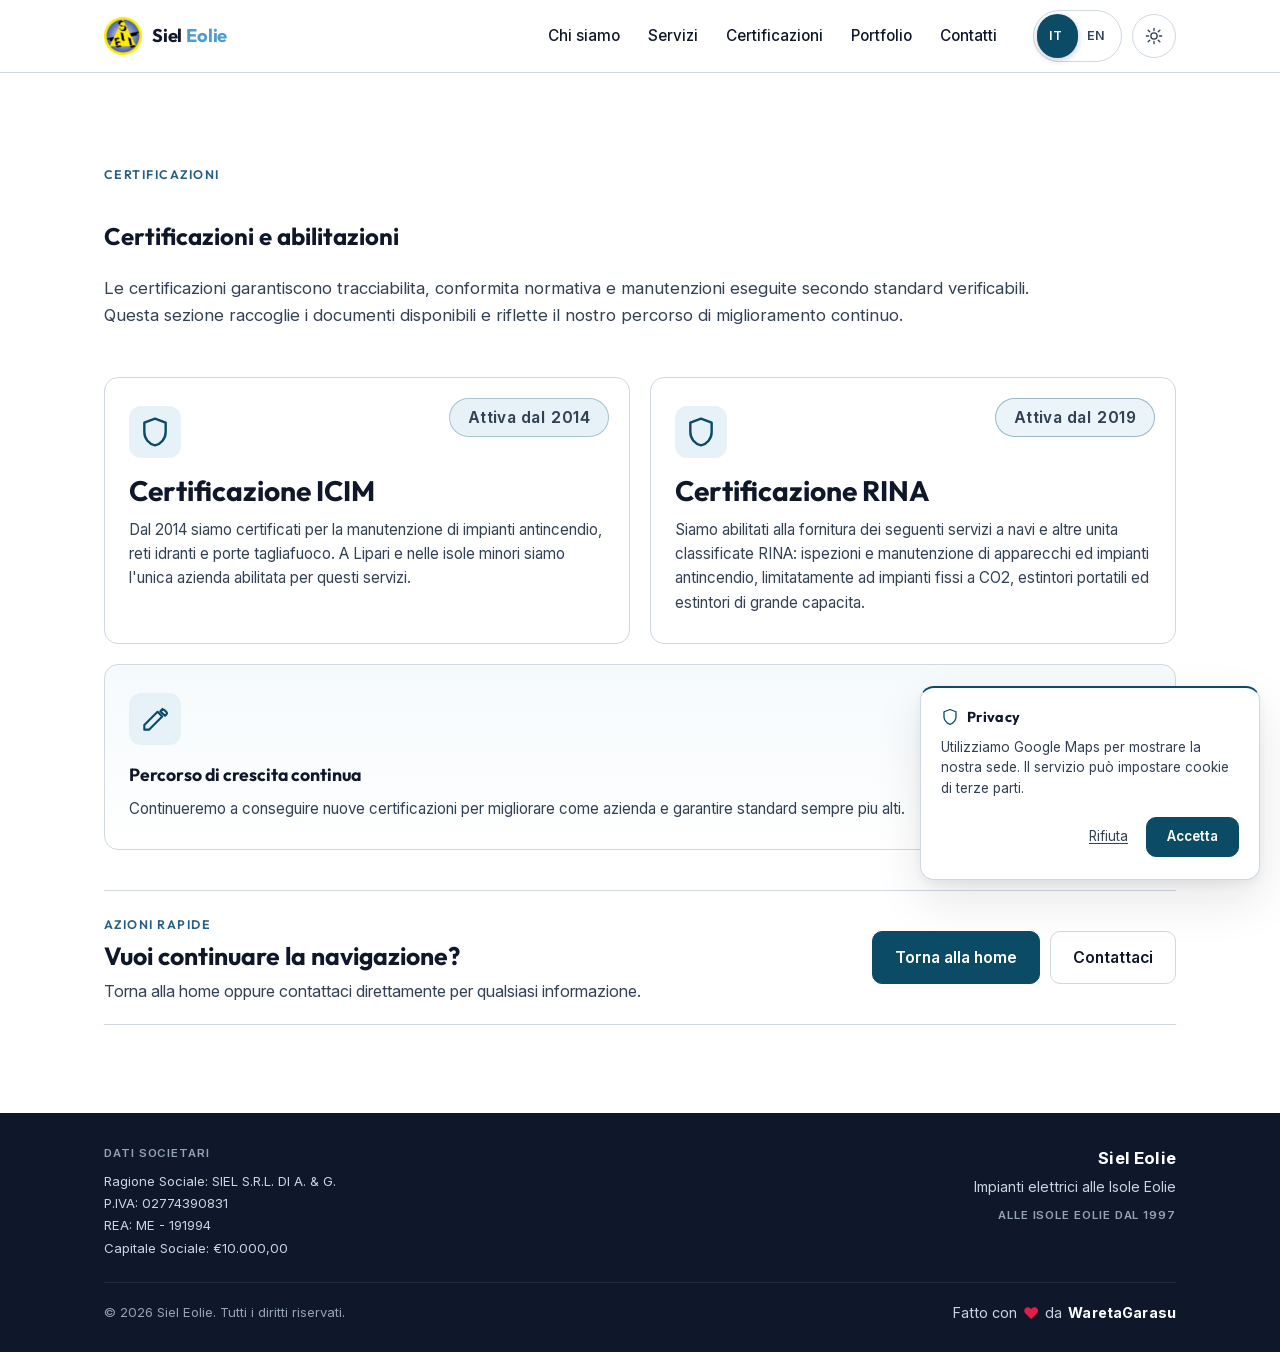
==== commit 809cb737: "chore: Cookie prompt polished" ====
--- a/certifications/index.html
+++ b/certifications/index.html
@@ -1 +1 @@
-<!doctype html> <html lang="it"> <head> <meta charset="UTF-8"> <meta content="width=device-width,initial-scale=1" name="viewport"> <meta content="Certificazioni Siel Eolie: ICIM (antincendio, idranti, porte tagliafuoco dal 2014) e RINA (navi). L'unica azienda certificata a Lipari e nelle isole minori." name="description"> <meta content="#ffffff" name="theme-color"> <meta content="default" name="apple-mobile-web-app-status-bar-style"> <meta content="telephone=no" name="format-detection"> <meta content="Siel Eolie" name="apple-mobile-web-app-title"> <title data-i18n="cert.metaTitle">Certificazioni | Siel Eolie</title> <link href="https://sieleolie.com/certifications/" rel="canonical"> <meta content="website" property="og:type"> <meta content="https://sieleolie.com/certifications/" property="og:url"> <meta content="Certificazioni | Siel Eolie" property="og:title"> <meta content="Certificazioni Siel Eolie: ICIM (antincendio, idranti, porte tagliafuoco dal 2014) e RINA (navi). L'unica azienda certificata a Lipari e nelle isole minori." property="og:description"> <meta content="https://sieleolie.com/source/img/og-card.png" property="og:image"> <meta content="1200" property="og:image:width"> <meta content="630" property="og:image:height"> <meta content="summary_large_image" name="twitter:card"> <meta content="Certificazioni | Siel Eolie" name="twitter:title"> <meta content="Certificazioni Siel Eolie: ICIM (antincendio, idranti, porte tagliafuoco dal 2014) e RINA (navi). L'unica azienda certificata a Lipari e nelle isole minori." name="twitter:description"> <meta content="https://sieleolie.com/source/img/og-card.png" name="twitter:image"> <link href="/source/img/favicon.svg" rel="icon" type="image/svg+xml"> <link href="/source/img/favicon-32.png" rel="icon" type="image/png" sizes="32x32"> <link href="/source/img/favicon.ico" rel="icon"> <link href="/source/img/apple-touch-icon.png" rel="apple-touch-icon" sizes="180x180"> <link href="/source/site.webmanifest" rel="manifest"> <script>!function(){try{var t=localStorage.getItem("theme"),e=window.matchMedia&&window.matchMedia("(prefers-color-scheme: dark)").matches,a="light"===t||"dark"===t?t:e?"dark":"light";document.documentElement.setAttribute("data-theme",a)}catch(t){document.documentElement.setAttribute("data-theme","light")}}()</script> <link href="/source/fonts/inter-variable.woff2" rel="preload" type="font/woff2" as="font" crossorigin> <link href="/source/fonts/outfit-latin.woff2" rel="preload" type="font/woff2" as="font" crossorigin> <link href="/source/style.min.css" rel="stylesheet"> </head> <body> <a href="#mainContent" data-i18n="a11y.skipToMain" class="skip-link">Vai al contenuto principale</a> <header> <div class="container nav"> <a href="/" class="brand" aria-label="Siel Eolie, home"> <img alt="" aria-hidden="true" class="brand-mark" height="38" src="/source/img/favicon.svg" width="38"> <span class="brand-name">Siel <em>Eolie</em></span> </a> <button class="menu-toggle" aria-label="Apri menu" data-i18n-attr="aria-label:a11y.menuOpen" aria-controls="navLinks" aria-expanded="false"> <span class="menu-toggle-icon" aria-hidden="true"> <span></span> <span></span> <span></span> </span> </button> <nav aria-label="Navigazione principale" class="nav-links" id="navLinks"> <a href="/#chi-siamo" data-i18n="nav.about">Chi siamo</a> <a href="/#servizi" data-i18n="nav.services">Servizi</a> <a href="/certifications/" data-i18n="nav.certifications">Certificazioni</a> <a href="/#portfolio" data-i18n="nav.portfolio">Portfolio</a> <a href="/#contatti" data-i18n="nav.contact">Contatti</a> <div class="nav-controls"> <div class="lang-toggle" aria-label="Lingua / Language" role="group"> <button class="active" type="button" aria-pressed="true" data-lang="it">IT</button> <button type="button" aria-pressed="false" data-lang="en">EN</button> </div> <button class="theme-toggle" type="button" id="themeToggle" aria-label="Cambia tema" data-i18n-attr="aria-label:a11y.themeToggle" aria-pressed="false"> <span class="theme-toggle-icon" aria-hidden="true"> <svg focusable="false" height="18" viewBox="0 0 24 24" width="18" class="icon-sun"> <circle cx="12" cy="12" fill="none" r="4.2" stroke="currentColor" stroke-width="1.8"/> <path d="M12 1.8v3M12 19.2v3M1.8 12h3M19.2 12h3M4.2 4.2l2.2 2.2M17.6 17.6l2.2 2.2M4.2 19.8l2.2-2.2M17.6 6.4l2.2-2.2" fill="none" stroke="currentColor" stroke-width="1.8" stroke-linecap="round"/> </svg> <svg focusable="false" height="18" viewBox="0 0 24 24" width="18" class="icon-moon"> <path d="M20.3 14.1A8.6 8.6 0 1 1 9.9 3.7a7 7 0 1 0 10.4 10.4z" fill="none" stroke="currentColor" stroke-width="1.8" stroke-linejoin="round"/> </svg> </span> <span data-i18n="theme.toggleLabel" class="sr-only">Cambia tema</span> </button> </div> </nav> </div> </header> <main id="mainContent"> <section class="section"> <div class="container"> <p class="eyebrow" data-i18n="cert.eyebrow">Certificazioni</p> <h1 data-i18n="cert.title">Certificazioni e abilitazioni</h1> <p class="cert-section-lead section-lead" data-i18n="cert.lead">Le certificazioni garantiscono tracciabilita, conformita normativa e manutenzioni eseguite secondo standard verificabili. Questa sezione raccoglie i documenti disponibili e riflette il nostro percorso di miglioramento continuo.</p> <div class="certifications-grid services-grid"> <article class="service-card cert-card"> <div class="service-icon" aria-hidden="true"> <svg focusable="false" height="32" viewBox="0 0 24 24" width="32" aria-hidden="true"><path d="M12 2 4 5v7c0 5 3.5 9 8 10 4.5-1 8-5 8-10V5l-8-3z" fill="none" stroke="currentColor" stroke-width="1.8" stroke-linejoin="round"/></svg> </div> <h3 data-i18n="cert.icim.title">Certificazione ICIM</h3> <p data-i18n="cert.icim.body">Dal 2014 siamo certificati per la manutenzione di impianti antincendio, reti idranti e porte tagliafuoco. A Lipari e nelle isole minori siamo l'unica azienda abilitata per questi servizi.</p> <p class="cert-active-badge"> <span data-i18n="cert.activeSince">Attiva dal</span> <time datetime="2014">2014</time> </p> </article> <article class="service-card cert-card"> <div class="service-icon" aria-hidden="true"> <svg focusable="false" height="32" viewBox="0 0 24 24" width="32" aria-hidden="true"><path d="M12 2 4 5v7c0 5 3.5 9 8 10 4.5-1 8-5 8-10V5l-8-3z" fill="none" stroke="currentColor" stroke-width="1.8" stroke-linejoin="round"/></svg> </div> <h3 data-i18n="cert.rina.title">Certificazione RINA</h3> <p data-i18n="cert.rina.body">Siamo abilitati alla fornitura dei seguenti servizi a navi e altre unita classificate RINA: ispezioni e manutenzione di apparecchi ed impianti antincendio, limitatamente ad impianti fissi a CO2, estintori portatili ed estintori di grande capacita.</p> <p class="cert-active-badge cert-active-badge-prominent"> <span data-i18n="cert.activeSince">Attiva dal</span> <time datetime="2019">2019</time> </p> </article> <article class="service-card cert-growth-card"> <div class="service-icon" aria-hidden="true"> <svg focusable="false" height="32" viewBox="0 0 24 24" width="32" aria-hidden="true"><path d="M4 16.5V20h3.5l9.9-9.9-3.5-3.5L4 16.5zm13.6-11.2a1 1 0 0 1 1.4 0l1.7 1.7a1 1 0 0 1 0 1.4l-1.2 1.2-3.5-3.5 1.6-1.6z" fill="none" stroke="currentColor" stroke-width="1.6" stroke-linejoin="round"/></svg> </div> <h3 data-i18n="cert.more.title">Percorso di crescita continua</h3> <p data-i18n="cert.more.body">Aggiorniamo costantemente questa sezione con nuove certificazioni, per garantire standard sempre piu alti e servizi sempre piu qualificati.</p> </article> </div> <div class="cert-page-actions" aria-labelledby="certActionsTitle"> <div class="cert-page-actions-text"> <p class="eyebrow cert-page-actions-eyebrow" data-i18n="cert.quickActionsEyebrow">Azioni rapide</p> <h2 data-i18n="cert.quickActionsTitle" id="certActionsTitle">Vuoi continuare la navigazione?</h2> <p class="cert-page-actions-body" data-i18n="cert.quickActionsBody">Torna alla home oppure contattaci direttamente per qualsiasi informazione.</p> </div> <div class="cert-page-actions-buttons"> <a href="/" data-i18n="cert.ctaHome" class="btn btn-primary">Torna alla home</a> <a href="/#contatti" data-i18n="cert.ctaContact" class="btn btn-secondary">Contattaci</a> </div> </div> </div> </section> </main> <footer> <div class="container footer-content"> <div class="footer-top"> <div class="footer-legal"> <p class="footer-legal-title" data-i18n="footer.legalTitle">Dati societari</p> <p class="footer-legal-item" data-i18n="footer.legalCompany">Ragione Sociale: SIEL S.R.L. DI A. & G.</p> <p class="footer-legal-item" data-i18n="footer.legalVat">P.IVA: 02774390831</p> <p class="footer-legal-item" data-i18n="footer.legalRea">REA: ME - 191994</p> <p class="footer-legal-item" data-i18n="footer.legalCapital">Capitale Sociale: €10.000,00</p> </div> <div class="footer-brand"> <p class="footer-brand-name"><strong data-i18n="brand.name">Siel Eolie</strong></p> <p class="footer-brand-tagline" data-i18n="footer.tagline">Impianti elettrici alle Isole Eolie</p> <p class="footer-brand-since" data-i18n="footer.since">Alle Isole Eolie dal 1997</p> </div> </div> <div class="footer-bottom"> <div class="footer-copy"> © <span id="year"></span> <span data-i18n="brand.name">Siel Eolie</span>. <span data-i18n="footer.rights">Tutti i diritti riservati.</span> </div> <div class="footer-signature"> <span data-i18n="footer.built">Fatto con</span> <span class="heart" aria-hidden="true">❤️</span> <span data-i18n="footer.builtBy">da</span> <a href="https://waretagarasu.com" class="signature-link" aria-label="WaretaGarasu, portfolio" rel="noopener author" target="_blank"><strong class="signature">WaretaGarasu</strong></a> </div> </div> </div> </footer> <button class="to-top" type="button" id="toTop" aria-label="Torna su" data-i18n-attr="aria-label:a11y.toTop" hidden> <svg focusable="false" height="20" viewBox="0 0 24 24" width="20" aria-hidden="true"> <path d="M12 5l-7 7h4v7h6v-7h4z" fill="currentColor"/> </svg> </button> <div class="cookie-banner" hidden id="cookieBanner"> <div class="cookie-inner"> <p class="cookie-text" data-i18n="cookie.text">Utilizziamo Google Maps per mostrare la nostra sede. Il servizio può impostare cookie di terze parti.</p> <div class="cookie-actions"> <button class="btn btn-primary" type="button" id="cookieAccept" data-i18n="cookie.accept">Accetta</button> <button class="btn btn-secondary" type="button" id="cookieDecline" data-i18n="cookie.decline">Rifiuta</button> </div> </div> </div> <script src="/source/script.min.js"></script> </body> </html> +<!doctype html> <html lang="it"> <head> <meta charset="UTF-8"> <meta content="width=device-width,initial-scale=1" name="viewport"> <meta content="Certificazioni Siel Eolie: ICIM (antincendio, idranti, porte tagliafuoco dal 2014) e RINA (navi). L'unica azienda certificata a Lipari e nelle isole minori." name="description"> <meta content="#ffffff" name="theme-color"> <meta content="default" name="apple-mobile-web-app-status-bar-style"> <meta content="telephone=no" name="format-detection"> <meta content="Siel Eolie" name="apple-mobile-web-app-title"> <title data-i18n="cert.metaTitle">Certificazioni | Siel Eolie</title> <link href="https://sieleolie.com/certifications/" rel="canonical"> <meta content="website" property="og:type"> <meta content="https://sieleolie.com/certifications/" property="og:url"> <meta content="Certificazioni | Siel Eolie" property="og:title"> <meta content="Certificazioni Siel Eolie: ICIM (antincendio, idranti, porte tagliafuoco dal 2014) e RINA (navi). L'unica azienda certificata a Lipari e nelle isole minori." property="og:description"> <meta content="https://sieleolie.com/source/img/og-card.png" property="og:image"> <meta content="1200" property="og:image:width"> <meta content="630" property="og:image:height"> <meta content="summary_large_image" name="twitter:card"> <meta content="Certificazioni | Siel Eolie" name="twitter:title"> <meta content="Certificazioni Siel Eolie: ICIM (antincendio, idranti, porte tagliafuoco dal 2014) e RINA (navi). L'unica azienda certificata a Lipari e nelle isole minori." name="twitter:description"> <meta content="https://sieleolie.com/source/img/og-card.png" name="twitter:image"> <link href="/source/img/favicon.svg" rel="icon" type="image/svg+xml"> <link href="/source/img/favicon-32.png" rel="icon" type="image/png" sizes="32x32"> <link href="/source/img/favicon.ico" rel="icon"> <link href="/source/img/apple-touch-icon.png" rel="apple-touch-icon" sizes="180x180"> <link href="/source/site.webmanifest" rel="manifest"> <script>!function(){try{var t=localStorage.getItem("theme"),e=window.matchMedia&&window.matchMedia("(prefers-color-scheme: dark)").matches,a="light"===t||"dark"===t?t:e?"dark":"light";document.documentElement.setAttribute("data-theme",a)}catch(t){document.documentElement.setAttribute("data-theme","light")}}()</script> <link href="/source/fonts/inter-variable.woff2" rel="preload" type="font/woff2" as="font" crossorigin> <link href="/source/fonts/outfit-latin.woff2" rel="preload" type="font/woff2" as="font" crossorigin> <link href="/source/style.min.css" rel="stylesheet"> </head> <body> <a href="#mainContent" data-i18n="a11y.skipToMain" class="skip-link">Vai al contenuto principale</a> <header> <div class="container nav"> <a href="/" class="brand" aria-label="Siel Eolie, home"> <img alt="" aria-hidden="true" class="brand-mark" height="38" src="/source/img/favicon.svg" width="38"> <span class="brand-name">Siel <em>Eolie</em></span> </a> <button class="menu-toggle" aria-label="Apri menu" data-i18n-attr="aria-label:a11y.menuOpen" aria-controls="navLinks" aria-expanded="false"> <span class="menu-toggle-icon" aria-hidden="true"> <span></span> <span></span> <span></span> </span> </button> <nav aria-label="Navigazione principale" class="nav-links" id="navLinks"> <a href="/#chi-siamo" data-i18n="nav.about">Chi siamo</a> <a href="/#servizi" data-i18n="nav.services">Servizi</a> <a href="/certifications/" data-i18n="nav.certifications">Certificazioni</a> <a href="/#portfolio" data-i18n="nav.portfolio">Portfolio</a> <a href="/#contatti" data-i18n="nav.contact">Contatti</a> <div class="nav-controls"> <div class="lang-toggle" role="group" aria-label="Lingua / Language"> <button class="active" type="button" aria-pressed="true" data-lang="it">IT</button> <button type="button" aria-pressed="false" data-lang="en">EN</button> </div> <button class="theme-toggle" type="button" id="themeToggle" aria-label="Cambia tema" data-i18n-attr="aria-label:a11y.themeToggle" aria-pressed="false"> <span class="theme-toggle-icon" aria-hidden="true"> <svg height="18" viewBox="0 0 24 24" width="18" focusable="false" class="icon-sun"> <circle cx="12" cy="12" fill="none" r="4.2" stroke="currentColor" stroke-width="1.8"/> <path d="M12 1.8v3M12 19.2v3M1.8 12h3M19.2 12h3M4.2 4.2l2.2 2.2M17.6 17.6l2.2 2.2M4.2 19.8l2.2-2.2M17.6 6.4l2.2-2.2" fill="none" stroke="currentColor" stroke-width="1.8" stroke-linecap="round"/> </svg> <svg height="18" viewBox="0 0 24 24" width="18" focusable="false" class="icon-moon"> <path d="M20.3 14.1A8.6 8.6 0 1 1 9.9 3.7a7 7 0 1 0 10.4 10.4z" fill="none" stroke="currentColor" stroke-width="1.8" stroke-linejoin="round"/> </svg> </span> <span data-i18n="theme.toggleLabel" class="sr-only">Cambia tema</span> </button> </div> </nav> </div> </header> <main id="mainContent"> <section class="section"> <div class="container"> <p class="eyebrow" data-i18n="cert.eyebrow">Certificazioni</p> <h1 data-i18n="cert.title">Certificazioni e abilitazioni</h1> <p class="cert-section-lead section-lead" data-i18n="cert.lead">Le certificazioni garantiscono tracciabilita, conformita normativa e manutenzioni eseguite secondo standard verificabili. Questa sezione raccoglie i documenti disponibili e riflette il nostro percorso di miglioramento continuo.</p> <div class="certifications-grid services-grid"> <article class="service-card cert-card"> <div class="service-icon" aria-hidden="true"> <svg height="32" viewBox="0 0 24 24" width="32" focusable="false" aria-hidden="true"><path d="M12 2 4 5v7c0 5 3.5 9 8 10 4.5-1 8-5 8-10V5l-8-3z" fill="none" stroke="currentColor" stroke-width="1.8" stroke-linejoin="round"/></svg> </div> <h3 data-i18n="cert.icim.title">Certificazione ICIM</h3> <p data-i18n="cert.icim.body">Dal 2014 siamo certificati per la manutenzione di impianti antincendio, reti idranti e porte tagliafuoco. A Lipari e nelle isole minori siamo l'unica azienda abilitata per questi servizi.</p> <p class="cert-active-badge"> <span data-i18n="cert.activeSince">Attiva dal</span> <time datetime="2014">2014</time> </p> </article> <article class="service-card cert-card"> <div class="service-icon" aria-hidden="true"> <svg height="32" viewBox="0 0 24 24" width="32" focusable="false" aria-hidden="true"><path d="M12 2 4 5v7c0 5 3.5 9 8 10 4.5-1 8-5 8-10V5l-8-3z" fill="none" stroke="currentColor" stroke-width="1.8" stroke-linejoin="round"/></svg> </div> <h3 data-i18n="cert.rina.title">Certificazione RINA</h3> <p data-i18n="cert.rina.body">Siamo abilitati alla fornitura dei seguenti servizi a navi e altre unita classificate RINA: ispezioni e manutenzione di apparecchi ed impianti antincendio, limitatamente ad impianti fissi a CO2, estintori portatili ed estintori di grande capacita.</p> <p class="cert-active-badge cert-active-badge-prominent"> <span data-i18n="cert.activeSince">Attiva dal</span> <time datetime="2019">2019</time> </p> </article> <article class="service-card cert-growth-card"> <div class="service-icon" aria-hidden="true"> <svg height="32" viewBox="0 0 24 24" width="32" focusable="false" aria-hidden="true"><path d="M4 16.5V20h3.5l9.9-9.9-3.5-3.5L4 16.5zm13.6-11.2a1 1 0 0 1 1.4 0l1.7 1.7a1 1 0 0 1 0 1.4l-1.2 1.2-3.5-3.5 1.6-1.6z" fill="none" stroke="currentColor" stroke-width="1.6" stroke-linejoin="round"/></svg> </div> <h3 data-i18n="cert.more.title">Percorso di crescita continua</h3> <p data-i18n="cert.more.body">Aggiorniamo costantemente questa sezione con nuove certificazioni, per garantire standard sempre piu alti e servizi sempre piu qualificati.</p> </article> </div> <div class="cert-page-actions" aria-labelledby="certActionsTitle"> <div class="cert-page-actions-text"> <p class="eyebrow cert-page-actions-eyebrow" data-i18n="cert.quickActionsEyebrow">Azioni rapide</p> <h2 data-i18n="cert.quickActionsTitle" id="certActionsTitle">Vuoi continuare la navigazione?</h2> <p class="cert-page-actions-body" data-i18n="cert.quickActionsBody">Torna alla home oppure contattaci direttamente per qualsiasi informazione.</p> </div> <div class="cert-page-actions-buttons"> <a href="/" data-i18n="cert.ctaHome" class="btn btn-primary">Torna alla home</a> <a href="/#contatti" data-i18n="cert.ctaContact" class="btn btn-secondary">Contattaci</a> </div> </div> </div> </section> </main> <footer> <div class="container footer-content"> <div class="footer-top"> <div class="footer-legal"> <p class="footer-legal-title" data-i18n="footer.legalTitle">Dati societari</p> <p class="footer-legal-item" data-i18n="footer.legalCompany">Ragione Sociale: SIEL S.R.L. DI A. & G.</p> <p class="footer-legal-item" data-i18n="footer.legalVat">P.IVA: 02774390831</p> <p class="footer-legal-item" data-i18n="footer.legalRea">REA: ME - 191994</p> <p class="footer-legal-item" data-i18n="footer.legalCapital">Capitale Sociale: €10.000,00</p> </div> <div class="footer-brand"> <p class="footer-brand-name"><strong data-i18n="brand.name">Siel Eolie</strong></p> <p class="footer-brand-tagline" data-i18n="footer.tagline">Impianti elettrici alle Isole Eolie</p> <p class="footer-brand-since" data-i18n="footer.since">Alle Isole Eolie dal 1997</p> </div> </div> <div class="footer-bottom"> <div class="footer-copy"> © <span id="year"></span> <span data-i18n="brand.name">Siel Eolie</span>. <span data-i18n="footer.rights">Tutti i diritti riservati.</span> </div> <div class="footer-signature"> <span data-i18n="footer.built">Fatto con</span> <span class="heart" aria-hidden="true">❤️</span> <span data-i18n="footer.builtBy">da</span> <a href="https://waretagarasu.com" class="signature-link" aria-label="WaretaGarasu, portfolio" rel="noopener author" target="_blank"><strong class="signature">WaretaGarasu</strong></a> </div> </div> </div> </footer> <button class="to-top" type="button" id="toTop" aria-label="Torna su" data-i18n-attr="aria-label:a11y.toTop" hidden> <svg height="20" viewBox="0 0 24 24" width="20" focusable="false" aria-hidden="true"> <path d="M12 5l-7 7h4v7h6v-7h4z" fill="currentColor"/> </svg> </button> <div class="cookie-banner" aria-labelledby="cookieBannerTitle" hidden id="cookieBanner" role="region"> <div class="cookie-header"> <svg height="18" viewBox="0 0 24 24" width="18" aria-hidden="true" class="cookie-icon" fill="none" stroke="currentColor" stroke-linecap="round" stroke-linejoin="round" stroke-width="1.75"><path d="M12 22s8-4 8-10V5l-8-3-8 3v7c0 6 8 10 8 10z"/></svg> <span data-i18n="cookie.title" class="cookie-title" id="cookieBannerTitle">Privacy</span> </div> <p class="cookie-text" data-i18n="cookie.text">Utilizziamo Google Maps per mostrare la nostra sede. Il servizio può impostare cookie di terze parti.</p> <div class="cookie-actions"> <button class="cookie-decline" type="button" id="cookieDecline" data-i18n="cookie.decline">Rifiuta</button> <button class="btn btn-primary" type="button" id="cookieAccept" data-i18n="cookie.accept">Accetta</button> </div> </div> <script src="/source/script.min.js"></script> </body> </html> 
--- a/source/style.min.css
+++ b/source/style.min.css
@@ -1 +1 @@
-@font-face{font-family:"Inter";font-style:normal;font-weight:100 900;font-display:swap;src:url("fonts/inter-variable.woff2") format("woff2")}@font-face{font-family:"Inter";font-style:italic;font-weight:100 900;font-display:swap;src:url("fonts/inter-variable-italic.woff2") format("woff2")}@font-face{font-family:"Outfit";font-style:normal;font-weight:100 900;font-display:swap;src:url("fonts/outfit-latin-ext.woff2") format("woff2");unicode-range:U+0100-02BA,U+02BD-02C5,U+02C7-02CC,U+02CE-02D7,U+02DD-02FF,U+0304,U+0308,U+0329,U+1D00-1DBF,U+1E00-1E9F,U+1EF2-1EFF,U+2020,U+20A0-20AB,U+20AD-20C0,U+2113,U+2C60-2C7F,U+A720-A7FF}@font-face{font-family:"Outfit";font-style:normal;font-weight:100 900;font-display:swap;src:url("fonts/outfit-latin.woff2") format("woff2");unicode-range:U+0000-00FF,U+0131,U+0152-0153,U+02BB-02BC,U+02C6,U+02DA,U+02DC,U+0304,U+0308,U+0329,U+2000-206F,U+20AC,U+2122,U+2191,U+2193,U+2212,U+2215,U+FEFF,U+FFFD}:root{--primary:#0b4b66;--primary-hover:#083a52;--primary-soft:#e6f2f7;--accent:#4f9dcf;--accent-hover:#3a82b4;--accent-soft:#e6f1f9;--bg:#fff;--bg-soft:#f4f8fb;--text:#0f172a;--text-muted:#334155;--border:#cfd8e3;--success:#16a34a;--shadow:0 1px 2px rgba(15,23,42,0.04),0 8px 24px rgba(15,23,42,0.06);--shadow-lg:0 4px 12px rgba(15,23,42,0.06),0 20px 48px rgba(15,23,42,0.10);--radius:14px;--radius-sm:8px;--max-width:1120px;--header-h:72px;--header-bg:#fff;--on-primary:#fff;--on-accent:#fff;--on-dark-subtle:rgba(255,255,255,0.86);--eyebrow-color:#255f86;--footer-bg:var(--text);--footer-text:#cbd5e1;--footer-text-muted:#94a3b8;--footer-text-bright:#fff;--footer-border:rgba(255,255,255,0.08);--font-sans:"Inter",-apple-system,BlinkMacSystemFont,"Segoe UI",Roboto,"Helvetica Neue",Arial,sans-serif;--font-display:"Outfit","Inter",-apple-system,BlinkMacSystemFont,"Segoe UI",sans-serif}[data-theme="dark"]{--primary:#69b3df;--primary-hover:#85c2e7;--primary-soft:#122938;--accent:#8dc8ed;--accent-hover:#a0d4f1;--accent-soft:#163347;--bg:#0f172a;--bg-soft:#111c31;--text:#e2e8f0;--text-muted:#b7c3d6;--border:#2a3950;--shadow:0 1px 2px rgba(0,0,0,0.25),0 8px 24px rgba(0,0,0,0.32);--shadow-lg:0 4px 12px rgba(0,0,0,0.35),0 20px 48px rgba(0,0,0,0.42);--header-bg:#0f172a;--on-primary:#0b1a2b;--on-accent:#0b1a2b;--on-dark-subtle:rgba(230,242,251,0.9);--eyebrow-color:#95d1f0;--footer-bg:#020617;--footer-text:#94a3b8;--footer-text-muted:#64748b;--footer-text-bright:#e2e8f0;--footer-border:rgba(255,255,255,0.06)}*,*::before,*::after{box-sizing:border-box}html{scroll-behavior:smooth;scroll-padding-top:var(--header-h);-webkit-text-size-adjust:100%}body{margin:0;min-height:100vh;display:flex;flex-direction:column;font-family:var(--font-sans);font-size:16px;line-height:1.6;color:var(--text);background:var(--bg)}.skip-link{position:absolute;left:12px;top:0;transform:translateY(-140%);z-index:120;padding:10px 14px;border-radius:8px;background:var(--primary);color:var(--on-primary);font-weight:600;text-decoration:none}.skip-link:focus-visible{top:12px;transform:none;outline:0;box-shadow:0 0 0 3px color-mix(in srgb,var(--accent) 35%,transparent)}main{flex:1}h1,h2,h3,h4,h5,h6,.brand,.eyebrow,.not-found .code{font-family:var(--font-display)}img{max-width:100%;height:auto;display:block}a{color:var(--primary);text-decoration:none}a:hover,a:focus-visible{color:var(--primary-hover);text-decoration:underline}button{font:inherit;cursor:pointer}a,button,.btn,input,select,textarea{-webkit-tap-highlight-color:transparent}:focus-visible{outline:2px solid var(--primary);outline-offset:2px;border-radius:4px}.container{width:100%;max-width:var(--max-width);margin:0 auto;padding:0 24px}.section{padding:88px 0}.section-soft{background:var(--bg-soft)}.section h2{font-size:clamp(1.7rem,3vw,2.3rem);line-height:1.2;margin:0 0 16px;color:var(--text)}.section-lead{max-width:720px;font-size:1.05rem;color:var(--text-muted);margin:0 0 48px}.eyebrow{display:inline-block;text-transform:uppercase;letter-spacing:.12em;font-size:.78rem;font-weight:600;color:var(--eyebrow-color);margin:0 0 12px}.noscript-banner{background:#fef3c7;color:#78350f;border-bottom:1px solid #fde68a;padding:12px 24px;font-size:.9rem;text-align:center;line-height:1.5}.noscript-banner a{color:#78350f;font-weight:600;text-decoration:underline}[data-theme="dark"] .noscript-banner{background:#292524;color:#fde68a;border-bottom-color:#44403c}[data-theme="dark"] .noscript-banner a{color:#fde68a}header{position:sticky;top:0;z-index:50;border-bottom:1px solid var(--border);background:var(--header-bg);overflow:hidden}header::before{content:none}.nav{display:flex;align-items:center;justify-content:space-between;height:var(--header-h);gap:16px}.brand{display:inline-flex;align-items:center;gap:10px;font-weight:700;font-size:1.15rem;color:var(--text);text-decoration:none;letter-spacing:-.01em}.brand:hover{text-decoration:none;color:var(--text)}.brand-mark{display:inline-block;width:38px;height:38px;object-fit:contain;flex-shrink:0}.brand-name em{font-style:normal;color:var(--accent);font-weight:700}.nav-links{display:flex;align-items:center;gap:28px}.nav-links a{color:var(--text);font-weight:500;font-size:.95rem;padding:6px 0;position:relative}.nav-links a:hover,.nav-links a:focus-visible{color:var(--primary);text-decoration:none}.nav-controls{display:inline-flex;align-items:center;gap:10px;margin-left:8px}.lang-toggle{position:relative;display:inline-flex;border:1px solid var(--border);border-radius:999px;padding:3px;background:var(--bg);transition:border-color 220ms ease,box-shadow 260ms ease,background-color 220ms ease}.lang-toggle::before{content:"";position:absolute;top:3px;left:3px;width:calc(50% - 3px);height:calc(100% - 6px);border-radius:999px;background:var(--primary);box-shadow:0 2px 6px rgba(15,23,42,0.22);transform:translateX(0);transition:transform 420ms cubic-bezier(0.16,1,0.3,1),background-color 260ms ease}.lang-toggle[data-active-lang="en"]::before{transform:translateX(100%)}.lang-toggle button{position:relative;z-index:1;border:0;background:transparent;color:var(--text-muted);font-weight:600;font-size:.78rem;padding:5px 12px;min-height:44px;border-radius:999px;letter-spacing:.04em;transition:color 320ms ease,transform 240ms cubic-bezier(0.2,0.9,0.3,1)}.lang-toggle button.active{color:var(--on-primary);animation:langTogglePop 420ms cubic-bezier(0.16,1,0.3,1)}.lang-toggle button:not(.active):hover,.lang-toggle button:not(.active):focus-visible{color:var(--primary);transform:translateY(-1px) scale(1.03)}.lang-toggle button:active{transform:translateY(0)}.lang-toggle:focus-within{border-color:var(--primary);box-shadow:0 0 0 3px color-mix(in srgb,var(--accent) 24%,transparent)}@keyframes langTogglePop{0%{transform:scale(0.93)}60%{transform:scale(1.06)}100%{transform:scale(1)}}.theme-toggle{position:relative;display:inline-flex;align-items:center;justify-content:center;border:1px solid var(--border);background:var(--bg);color:var(--text-muted);border-radius:999px;width:44px;height:44px;min-height:44px;padding:0;box-shadow:inset 0 0 0 1px rgba(255,255,255,0.04);transition:border-color 180ms ease,color 180ms ease,background-color 180ms ease,box-shadow 220ms ease}.theme-toggle-icon{position:relative;display:grid;place-items:center;width:18px;height:18px}.theme-toggle-icon svg{position:absolute;top:50%;left:50%;transform-origin:50% 50%;transition:opacity 420ms ease,transform 560ms cubic-bezier(0.16,1,0.3,1)}.theme-toggle .icon-sun{opacity:1;transform:translate(-50%,-50%) rotate(0) scale(1)}.theme-toggle .icon-moon{opacity:0;transform:translate(-50%,-50%) rotate(-56deg) scale(0.62)}[data-theme="dark"] .theme-toggle .icon-sun{opacity:0;transform:translate(-50%,-50%) rotate(56deg) scale(0.62)}[data-theme="dark"] .theme-toggle .icon-moon{opacity:1;transform:translate(-50%,-50%) rotate(0) scale(1)}.theme-toggle:hover,.theme-toggle:focus-visible{background:var(--primary-soft);color:var(--primary);border-color:var(--primary);box-shadow:0 0 0 3px color-mix(in srgb,var(--accent) 24%,transparent)}.theme-toggle:focus-visible{outline:0}.sr-only{position:absolute;width:1px;height:1px;padding:0;margin:-1px;overflow:hidden;clip:rect(0,0,0,0);white-space:nowrap;border:0}.menu-toggle{display:none;align-items:center;justify-content:center;width:44px;height:44px;border:1px solid var(--border);background:var(--bg);border-radius:10px;padding:0;color:var(--text);cursor:pointer;transition:background-color 140ms ease,border-color 140ms ease}.menu-toggle:hover,.menu-toggle:focus-visible{background:var(--primary-soft);border-color:var(--primary);color:var(--primary)}.menu-toggle-icon{position:relative;display:block;width:22px;height:16px}.menu-toggle-icon span{position:absolute;left:0;right:0;height:2px;background:currentColor;border-radius:2px;transform-origin:50% 50%;transition:top 200ms cubic-bezier(0.2,0.9,0.3,1) 140ms,transform 200ms cubic-bezier(0.2,0.9,0.3,1),opacity 140ms ease}.menu-toggle-icon span:nth-child(1){top:0}.menu-toggle-icon span:nth-child(2){top:7px}.menu-toggle-icon span:nth-child(3){top:14px}.menu-toggle[aria-expanded="true"] .menu-toggle-icon span{transition:top 200ms cubic-bezier(0.2,0.9,0.3,1),transform 200ms cubic-bezier(0.2,0.9,0.3,1) 140ms,opacity 140ms ease}.menu-toggle[aria-expanded="true"] .menu-toggle-icon span:nth-child(1){top:7px;transform:rotate(45deg)}.menu-toggle[aria-expanded="true"] .menu-toggle-icon span:nth-child(2){opacity:0}.menu-toggle[aria-expanded="true"] .menu-toggle-icon span:nth-child(3){top:7px;transform:rotate(-45deg)}.hero{position:relative;padding:96px 0 72px;background:radial-gradient(1200px 500px at 80% -10%,rgba(212,120,63,0.10),transparent 60%),radial-gradient(800px 400px at 0 10%,rgba(11,75,102,0.10),transparent 60%),linear-gradient(180deg,var(--bg) 0,var(--bg-soft) 100%);border-bottom:1px solid var(--border)}.hero-inner{max-width:820px}.hero h1{font-size:clamp(2.1rem,4.5vw,3.2rem);line-height:1.1;margin:0 0 20px;letter-spacing:-.01em;color:var(--text)}.hero-lead{font-size:1.12rem;color:var(--text-muted);margin:0 0 32px;max-width:640px}.hero-badge{display:inline-flex;align-items:center;gap:8px;margin:0 0 20px;padding:8px 14px;background:var(--accent-soft);color:var(--primary);border:1px solid rgba(79,157,207,0.25);border-radius:999px;font-size:.82rem;font-weight:600;letter-spacing:.01em;line-height:1.3;max-width:fit-content}.hero-badge svg{flex-shrink:0;color:var(--accent)}.hero-ctas{display:flex;gap:12px;flex-wrap:wrap}.btn{display:inline-flex;align-items:center;justify-content:center;gap:8px;padding:13px 22px;border-radius:10px;font-weight:600;font-size:.98rem;text-decoration:none;border:1px solid transparent;transition:background-color 120ms ease,border-color 120ms ease,color 120ms ease,transform 120ms ease;white-space:nowrap}.btn:hover{text-decoration:none;transform:translateY(-1px)}.btn:active{transform:translateY(0)}.btn-primary{background:var(--primary);color:var(--on-primary);border-color:var(--primary)}.btn-primary:hover,.btn-primary:focus-visible{background:var(--primary-hover);border-color:var(--primary-hover);color:var(--on-primary)}.btn-secondary{background:var(--bg);color:var(--text);border-color:var(--border)}.btn-secondary:hover,.btn-secondary:focus-visible{background:var(--primary-soft);border-color:var(--primary);color:var(--primary)}.btn-whatsapp{background:#25d366;color:#052e16;border-color:#25d366}.btn-whatsapp:hover,.btn-whatsapp:focus-visible{background:#1fb757;border-color:#1fb757;color:#052e16}.about-grid{display:grid;grid-template-columns:repeat(3,1fr);gap:28px;margin-top:40px}.about-block h3{font-size:1.1rem;margin:0 0 10px;color:var(--primary)}.about-block p{margin:0;color:var(--text-muted);font-size:.98rem}.services-grid{display:grid;grid-template-columns:repeat(3,1fr);gap:20px}.service-card{background:var(--bg);border:1px solid var(--border);border-radius:var(--radius);padding:28px 24px;transition:box-shadow 160ms ease,transform 160ms ease,border-color 160ms ease}.service-card:hover,.service-card:focus-within{box-shadow:var(--shadow);border-color:var(--accent);outline:2px solid var(--accent-soft);outline-offset:2px;transform:translateY(-2px)}.service-icon{width:52px;height:52px;border-radius:12px;background:var(--primary-soft);color:var(--primary);display:inline-flex;align-items:center;justify-content:center;margin-bottom:16px}.service-card h3{font-size:1.1rem;margin:0 0 8px;color:var(--text)}.service-card p{margin:0;color:var(--text-muted);font-size:.95rem}.cert-promo-strip{padding:48px 0;background:linear-gradient(135deg,rgba(11,75,102,0.9),rgba(8,58,82,0.9)),radial-gradient(540px 260px at 88% 34%,rgba(79,157,207,0.3),transparent 65%);border-top:1px solid color-mix(in srgb,var(--border) 70%,#fff 30%);border-bottom:1px solid color-mix(in srgb,var(--border) 78%,#fff 22%);box-shadow:inset 0 1px 0 rgba(255,255,255,0.08),inset 0 -1px 0 rgba(0,0,0,0.14)}[data-theme="dark"] .cert-promo-strip{background:linear-gradient(135deg,rgba(15,23,42,0.94),rgba(8,47,73,0.94)),radial-gradient(560px 280px at 88% 34%,rgba(120,189,233,0.24),transparent 65%);border-top:1px solid rgba(120,189,233,0.24);border-bottom:1px solid rgba(120,189,233,0.18);box-shadow:inset 0 1px 0 rgba(148,203,238,0.1),inset 0 -1px 0 rgba(3,8,20,0.5)}.cert-promo-inner{display:grid;grid-template-columns:1fr auto;align-items:center;gap:18px;max-width:1060px}.cert-promo-eyebrow{color:var(--on-dark-subtle)}.cert-promo-text h2{margin:0 0 8px;color:#fff;font-size:clamp(1.35rem,2.4vw,1.8rem)}.cert-promo-body{margin:0;color:rgba(255,255,255,0.88);max-width:72ch;line-height:1.55}.cert-promo-actions{display:flex;align-items:center}.cert-card{position:relative;padding-top:28px;display:flex;flex-direction:column}.cert-card h2{margin-top:0}.cert-card h3{margin-top:0;margin-bottom:10px;font-size:clamp(1.45rem,2.2vw,1.95rem);line-height:1.2;color:var(--text)}.cert-section-lead{max-width:980px}.cert-active-badge{margin:12px 0 0;display:inline-flex;align-items:center;gap:6px;padding:11px 18px;border-radius:999px;background:var(--primary-soft);border:1px solid color-mix(in srgb,var(--primary) 28%,transparent);color:var(--primary);font-weight:650;font-size:.86rem;letter-spacing:.03em;line-height:1;width:fit-content;max-width:max-content}[data-theme="dark"] .cert-active-badge{color:var(--on-dark-subtle);border-color:rgba(120,189,233,0.38)}.cert-card .cert-active-badge{position:absolute;top:20px;right:20px;margin:0;z-index:1}.cert-active-badge-prominent{background:color-mix(in srgb,var(--primary-soft) 82%,var(--bg) 18%);border-color:color-mix(in srgb,var(--primary) 35%,transparent);box-shadow:0 1px 0 rgba(255,255,255,0.1) inset}.cert-growth-card{background:linear-gradient(180deg,color-mix(in srgb,var(--primary-soft) 40%,var(--bg) 60%),var(--bg));grid-column:1 / -1}.certifications-grid{grid-template-columns:repeat(2,minmax(0,1fr))}.cert-page-actions{margin-top:40px;padding:20px 0;border-top:1px solid var(--border);border-bottom:1px solid var(--border)}.cert-page-actions{display:grid;grid-template-columns:1fr auto;gap:20px;align-items:center}.cert-page-actions-text{max-width:66ch}.cert-page-actions-eyebrow{margin-bottom:6px}.cert-page-actions-text h2{margin:0 0 8px;font-size:clamp(1.2rem,2.2vw,1.55rem);color:var(--text)}.cert-page-actions-body{margin:0;color:var(--text-muted);line-height:1.55}.cert-page-actions-buttons{display:flex;gap:10px;flex-wrap:wrap;justify-content:flex-end}.cert-promo-strip .btn-primary{background:#d8ecfb;color:#0b3552;border-color:#d8ecfb}.cert-promo-strip .btn-primary:hover,.cert-promo-strip .btn-primary:focus-visible{background:#c2e3f9;color:#082a43;border-color:#c2e3f9}[data-theme="dark"] .cert-promo-strip .btn-primary{background:linear-gradient(180deg,#9fd6f3 0,#82c6eb 100%);color:#0b1a2b;border-color:rgba(196,229,248,0.78);box-shadow:0 6px 16px rgba(12,34,52,0.35)}[data-theme="dark"] .cert-promo-strip .btn-primary:hover,[data-theme="dark"] .cert-promo-strip .btn-primary:focus-visible{background:linear-gradient(180deg,#b3e0f7 0,#95d1f0 100%);color:#081525;border-color:rgba(214,238,251,0.9);box-shadow:0 8px 20px rgba(10,30,46,0.45);transform:translateY(-1px)}.portfolio-filters{display:flex;flex-wrap:wrap;gap:8px;margin-bottom:28px}.portfolio-filters .filter{background:var(--bg);color:var(--text-muted);border:1px solid var(--border);border-radius:999px;padding:8px 16px;font-size:.88rem;font-weight:500;transition:background-color 120ms ease,color 120ms ease,border-color 120ms ease}.portfolio-filters .filter:hover{border-color:var(--primary);color:var(--primary)}.portfolio-filters .filter:focus-visible{outline:2px solid var(--accent);outline-offset:2px;border-color:var(--primary);color:var(--primary)}.portfolio-filters .filter.active{background:var(--primary);color:var(--on-primary);border-color:var(--primary)}.portfolio-grid{display:grid;grid-template-columns:repeat(3,1fr);gap:14px}.portfolio-item{margin:0;border-radius:var(--radius-sm);overflow:hidden;background:var(--bg-soft);aspect-ratio:4 / 3;border:1px solid var(--border);transition:transform 200ms ease,box-shadow 200ms ease}.portfolio-item:hover{transform:translateY(-2px);box-shadow:var(--shadow)}.portfolio-item img{width:100%;height:100%;object-fit:cover;display:block;transition:transform 400ms ease}.portfolio-item:hover img{transform:scale(1.03)}.portfolio-item[hidden]{display:none !important}.contact-grid{display:grid;grid-template-columns:1fr 1.2fr;gap:32px;align-items:start}.contact-info{list-style:none;margin:0;padding:0;display:flex;flex-direction:column;gap:18px}.contact-info li{display:flex;gap:14px;align-items:flex-start}.ci-icon{flex-shrink:0;width:40px;height:40px;border-radius:10px;background:var(--primary-soft);color:var(--primary);display:inline-flex;align-items:center;justify-content:center}.ci-label{font-size:.78rem;text-transform:uppercase;letter-spacing:.08em;font-weight:600;color:var(--text-muted);margin-bottom:2px}.ci-value{color:var(--text);font-weight:500}.ci-value a{color:var(--primary)}.map-wrapper{border-radius:var(--radius);overflow:hidden;border:1px solid var(--border);box-shadow:var(--shadow);aspect-ratio:4 / 3;background:var(--bg-soft)}.map-wrapper iframe{width:100%;height:100%;border:0;display:block}footer{margin-top:auto;background:var(--footer-bg);color:var(--footer-text);padding:32px 0 28px;font-size:.9rem}.footer-content{display:flex;flex-direction:column;gap:24px}.footer-top{display:flex;justify-content:space-between;align-items:flex-start;flex-wrap:wrap;gap:24px 48px}.footer-legal{display:flex;flex-direction:column;gap:2px;line-height:1.55}.footer-legal-title{margin:0 0 6px;color:var(--footer-text-muted);font-size:.72rem;text-transform:uppercase;letter-spacing:.08em;font-weight:600}.footer-legal-item{margin:0;color:var(--footer-text);font-size:.82rem}.footer-brand{display:flex;flex-direction:column;gap:4px;text-align:right}.footer-brand-name{margin:0;color:var(--footer-text-bright);font-size:1.05rem;letter-spacing:.01em}.footer-brand-tagline{margin:0;color:var(--footer-text);font-size:.88rem}.footer-brand-since{margin:4px 0 0;color:var(--footer-text-muted);font-size:.72rem;text-transform:uppercase;letter-spacing:.08em;font-weight:600}.footer-bottom{display:flex;justify-content:space-between;align-items:center;flex-wrap:wrap;gap:10px 24px;padding-top:18px;border-top:1px solid var(--footer-border)}.footer-copy{color:var(--footer-text-muted);font-size:.82rem}.footer-signature{display:inline-flex;align-items:center;gap:6px;color:var(--footer-text)}.footer-signature .heart{color:#e11d48;font-size:1rem;line-height:1}.footer-signature .signature-link{text-decoration:none;border-bottom:1px solid transparent;transition:border-color 140ms ease,color 140ms ease;line-height:1.2}.footer-signature .signature-link:hover .signature,.footer-signature .signature-link:focus-visible .signature{color:var(--accent)}.footer-signature .signature-link:focus-visible{outline:0;border-bottom-color:var(--accent)}.footer-signature .signature{color:var(--footer-text-bright);font-weight:700;letter-spacing:.01em;transition:color 140ms ease}.not-found{flex:1;display:flex;align-items:center;justify-content:center;padding:80px 24px;text-align:center}.not-found-inner{max-width:560px}.not-found .code{font-size:clamp(5rem,14vw,9rem);line-height:1;font-weight:800;color:var(--primary);letter-spacing:-.05em;margin:0}.not-found h1{font-size:1.7rem;margin:8px 0 12px}.not-found p{color:var(--text-muted);margin:0 0 28px}.not-found .hero-ctas{justify-content:center}.cta-strip{padding:64px 0;background:linear-gradient(135deg,rgba(11,75,102,0.96),rgba(8,58,82,0.96)),radial-gradient(600px 300px at 85% 30%,rgba(79,157,207,0.35),transparent 65%);color:#fff;border-top:1px solid var(--border);border-bottom:1px solid var(--border)}[data-theme="dark"] .cta-strip{background:linear-gradient(135deg,rgba(15,23,42,0.96),rgba(8,47,73,0.96)),radial-gradient(600px 300px at 85% 30%,rgba(120,189,233,0.25),transparent 65%)}.cta-inner{display:grid;grid-template-columns:1fr auto;align-items:center;gap:32px}.cta-strip .cta-eyebrow{color:var(--on-dark-subtle);margin-bottom:8px}.cta-strip h2{color:#fff;margin:0 0 8px;font-size:clamp(1.4rem,2.6vw,1.9rem)}.cta-body{color:rgba(255,255,255,0.88);max-width:56ch;margin:0;line-height:1.55}.cta-actions{display:flex;gap:12px;flex-wrap:wrap}.cta-actions .btn{display:inline-flex;align-items:center;gap:8px}.cta-strip .btn-primary{background:var(--accent);color:var(--on-accent);border:1px solid var(--accent)}.cta-strip .btn-primary:hover,.cta-strip .btn-primary:focus-visible{background:var(--accent-hover);border-color:var(--accent-hover);color:var(--on-accent)}.cta-strip .btn-secondary{background:transparent;color:#fff;border:1px solid rgba(255,255,255,0.5)}.cta-strip .btn-secondary:hover,.cta-strip .btn-secondary:focus-visible{background:rgba(255,255,255,0.08);border-color:#fff}@media(max-width:960px){.cert-promo-inner{grid-template-columns:1fr;gap:16px}.cert-promo-actions .btn{width:100%;justify-content:center}}@media(max-width:820px){.cta-strip{padding:48px 0}.cta-inner{grid-template-columns:1fr;gap:20px}.cta-actions{width:100%}.cta-actions .btn{flex:1;justify-content:center}}.to-top{position:fixed;right:20px;bottom:20px;z-index:40;width:44px;height:44px;border:0;border-radius:999px;background:var(--primary);color:#fff;box-shadow:var(--shadow-lg);display:inline-flex;align-items:center;justify-content:center;cursor:pointer;opacity:0;transform:translateY(8px);transition:opacity 180ms ease,transform 180ms ease,background-color 160ms ease}.to-top.is-visible{opacity:1;transform:translateY(0)}.to-top:hover,.to-top:focus-visible{background:var(--primary-hover);outline:0}.to-top:focus-visible{box-shadow:0 0 0 3px var(--accent-soft),var(--shadow-lg)}.to-top[hidden]{display:none}@media(max-width:560px){.to-top{right:14px;bottom:14px;width:42px;height:42px}}@media(max-width:960px){.about-grid{grid-template-columns:1fr;gap:24px}.services-grid{grid-template-columns:repeat(2,1fr)}.portfolio-grid{grid-template-columns:repeat(2,1fr)}.contact-grid{grid-template-columns:1fr}.certifications-grid{grid-template-columns:1fr}}@media(max-width:820px){header::before{backdrop-filter:saturate(140%) blur(6px);-webkit-backdrop-filter:saturate(140%) blur(6px)}.menu-toggle{display:inline-flex}.nav-links{position:fixed;top:var(--header-h);left:0;right:0;bottom:0;z-index:49;background:color-mix(in srgb,var(--bg) 82%,transparent);backdrop-filter:saturate(160%) blur(12px);-webkit-backdrop-filter:saturate(160%) blur(12px);flex-direction:column;align-items:stretch;gap:0;padding:16px max(24px,env(safe-area-inset-right)) max(28px,env(safe-area-inset-bottom)) max(24px,env(safe-area-inset-left));border-top:1px solid rgba(0,0,0,0.06);transform:translateY(-8px);opacity:0;visibility:hidden;overflow-y:auto;-webkit-overflow-scrolling:touch;transition:opacity 180ms ease,transform 180ms ease,visibility 0s linear 180ms}@supports not((backdrop-filter:blur(1px)) or(-webkit-backdrop-filter:blur(1px))){.nav-links{background:var(--bg)}}.nav-links.open{opacity:1;transform:translateY(0);visibility:visible;transition:opacity 180ms ease,transform 180ms ease,visibility 0s linear 0s}.nav-links a{display:flex;align-items:center;min-height:48px;padding:14px 4px;border-bottom:1px solid rgba(0,0,0,0.06);font-size:1.05rem}.nav-links a:last-of-type{border-bottom:0}.nav-links .nav-controls{display:flex;width:100%;margin:auto 0 0;gap:10px;align-items:center}.nav-links .lang-toggle{display:flex;flex:1;margin:0;padding:4px;background:var(--bg);border:1px solid var(--border);border-radius:999px}.nav-links .lang-toggle button{flex:1;padding:12px 16px;font-size:.9rem;min-height:44px}.nav-links .lang-toggle::before{top:4px;left:4px;width:calc(50% - 4px);height:calc(100% - 8px)}.nav-links .theme-toggle{flex:0 0 44px;width:44px;height:44px;min-height:44px}html.menu-open,body.menu-open{overflow:hidden;overscroll-behavior:contain}body.menu-open header{position:fixed;top:0;left:0;right:0}.section{padding:64px 0}.hero{padding:64px 0 56px}.cert-promo-strip{padding:38px 0}.cert-card{padding:28px 20px 20px;row-gap:12px}.cert-card .cert-active-badge{position:static;align-self:center;margin:auto auto 4px;padding:12px 20px;font-size:.9rem}.cert-page-actions .btn{width:100%;justify-content:center;min-height:48px}.cert-page-actions{grid-template-columns:1fr;gap:14px;padding:16px 0}.cert-page-actions-buttons{width:100%;justify-content:stretch}.cert-page-actions-buttons .btn{width:100%}}@media(max-width:560px){.services-grid{grid-template-columns:1fr}.portfolio-grid{grid-template-columns:1fr;gap:10px}.hero-ctas{flex-direction:column;align-items:stretch}.hero-ctas .btn{width:100%}.footer-top,.footer-bottom{flex-direction:column;align-items:flex-start;text-align:left}.footer-brand{text-align:left}}.services-list{display:grid;grid-template-columns:1fr 1fr;gap:0;border-top:1px solid var(--border);margin-top:48px}.service-item{display:flex;gap:18px;padding:32px 0;border-bottom:1px solid var(--border);align-items:flex-start}.service-item:nth-child(odd){padding-right:40px;border-right:1px solid var(--border)}.service-item:nth-child(even){padding-left:40px}.service-num{font-family:var(--font-display);font-size:2rem;font-weight:800;color:var(--primary);opacity:.15;line-height:1;min-width:2.2ch;flex-shrink:0;letter-spacing:-.04em;padding-top:2px;user-select:none;transition:opacity 180ms ease}[data-theme="dark"] .service-num{opacity:.22}.service-item:hover .service-num,.service-item:focus-within .service-num{opacity:.45}.service-body{flex:1;min-width:0}.service-hd{display:flex;align-items:center;flex-wrap:wrap;gap:8px;margin-bottom:8px}.service-icon-sm{color:var(--primary);flex-shrink:0}.service-body h3{font-size:1.05rem;font-weight:700;color:var(--text);margin:0;line-height:1.3}.service-body p{margin:0;color:var(--text-muted);font-size:.94rem;line-height:1.6}.service-icim-badge{display:inline-flex;align-items:center;font-size:.68rem;font-weight:700;color:var(--primary);background:var(--primary-soft);border:1px solid color-mix(in srgb,var(--primary) 22%,transparent);border-radius:999px;padding:2px 8px;letter-spacing:.06em;text-transform:uppercase;white-space:nowrap;flex-shrink:0}.map-consent-inner{display:flex;flex-direction:column;align-items:center;justify-content:center;text-align:center;padding:32px 24px;height:100%}.map-consent-icon{color:var(--text-muted);margin-bottom:14px;opacity:.5}.map-consent-text{margin:0 0 20px;font-size:.9rem;color:var(--text-muted);line-height:1.55;max-width:36ch}.cookie-banner{position:fixed;bottom:0;left:0;right:0;z-index:200;background:var(--footer-bg);border-top:1px solid var(--footer-border);padding:14px 24px}.cookie-inner{max-width:1200px;margin:0 auto;display:flex;align-items:center;gap:20px;flex-wrap:wrap}.cookie-text{flex:1;min-width:180px;margin:0;font-size:.84rem;line-height:1.55;color:var(--footer-text)}.cookie-actions{display:flex;gap:10px;flex-shrink:0}.cookie-banner .btn{font-size:.84rem;padding:8px 18px;min-height:38px}.cookie-banner .btn-primary{background:var(--footer-text-bright);color:var(--footer-bg);border-color:var(--footer-text-bright)}.cookie-banner .btn-primary:hover{background:var(--footer-text);border-color:var(--footer-text);color:var(--footer-bg)}.cookie-banner .btn-secondary{background:transparent;color:var(--footer-text);border-color:rgba(255,255,255,0.22)}.cookie-banner .btn-secondary:hover{background:rgba(255,255,255,0.08);border-color:var(--footer-text)}.portfolio-item{cursor:pointer}.portfolio-item:focus-visible{outline:2px solid var(--accent);outline-offset:3px}.lightbox{border:0;padding:0;background:transparent;max-width:100vw;max-height:100vh;width:100vw;height:100vh;overflow:hidden}.lightbox::backdrop{background:rgba(2,6,23,0.94);backdrop-filter:saturate(0) blur(4px);-webkit-backdrop-filter:saturate(0) blur(4px)}.lightbox-inner{position:relative;width:100%;height:100%;display:flex;flex-direction:column;align-items:center;justify-content:center;padding:64px 80px;box-sizing:border-box}.lightbox-img{max-width:100%;max-height:calc(100vh - 180px);object-fit:contain;display:block;border-radius:8px;box-shadow:0 16px 48px rgba(0,0,0,0.6)}.lightbox-caption{color:rgba(255,255,255,0.65);font-size:.82rem;text-align:center;margin:14px 0 0;max-width:60ch;line-height:1.5}.lightbox-close{position:fixed;top:16px;right:16px;z-index:10;width:44px;height:44px;border:1px solid rgba(255,255,255,0.18);background:rgba(0,0,0,0.55);color:rgba(255,255,255,0.9);border-radius:999px;display:inline-flex;align-items:center;justify-content:center;cursor:pointer;transition:background-color 140ms ease,border-color 140ms ease}.lightbox-close:hover,.lightbox-close:focus-visible{background:rgba(255,255,255,0.15);border-color:rgba(255,255,255,0.4);outline:0}.lightbox-nav{position:fixed;top:50%;left:0;right:0;transform:translateY(-50%);display:flex;justify-content:space-between;padding:0 12px;pointer-events:none;z-index:10}.lightbox-nav button{pointer-events:all;width:48px;height:48px;border:1px solid rgba(255,255,255,0.18);background:rgba(0,0,0,0.55);color:rgba(255,255,255,0.9);border-radius:999px;display:inline-flex;align-items:center;justify-content:center;cursor:pointer;transition:background-color 140ms ease,border-color 140ms ease}.lightbox-nav button:hover,.lightbox-nav button:focus-visible{background:rgba(255,255,255,0.15);border-color:rgba(255,255,255,0.4);outline:0}.contact-form-section{margin-top:40px;padding-top:40px;border-top:1px solid var(--border)}.contact-form-heading{font-size:clamp(1.2rem,2vw,1.5rem);margin:0 0 24px;color:var(--text)}.contact-form{display:flex;flex-direction:column;gap:18px}.form-row{display:grid;grid-template-columns:1fr 1fr;gap:14px}.form-group{display:flex;flex-direction:column;gap:6px}.form-label{font-size:.82rem;font-weight:600;color:var(--text-muted);text-transform:uppercase;letter-spacing:.06em}.form-req{color:#dc2626;margin-left:2px}[data-theme="dark"] .form-req{color:#f87171}.form-input,.form-select,.form-textarea{font:inherit;font-size:.98rem;background:var(--bg);border:1px solid var(--border);border-radius:var(--radius-sm);padding:11px 14px;color:var(--text);transition:border-color 140ms ease,box-shadow 140ms ease;width:100%;box-sizing:border-box;-webkit-appearance:none;appearance:none;min-height:44px}.form-select{background-image:url("data:image/svg+xml,%3Csvgxmlns='http://www.w3.org/2000/svg'width='16'height='16'viewBox='002424'fill='none'stroke='%23334155'stroke-width='2'stroke-linecap='round'stroke-linejoin='round'%3E%3Cpolylinepoints='691215189'%3E%3C/polyline%3E%3C/svg%3E");background-repeat:no-repeat;background-position:right 14px center;padding-right:40px;cursor:pointer}[data-theme="dark"] .form-select{background-image:url("data:image/svg+xml,%3Csvgxmlns='http://www.w3.org/2000/svg'width='16'height='16'viewBox='002424'fill='none'stroke='%23b7c3d6'stroke-width='2'stroke-linecap='round'stroke-linejoin='round'%3E%3Cpolylinepoints='691215189'%3E%3C/polyline%3E%3C/svg%3E")}.form-textarea{resize:vertical;min-height:130px}.form-input:focus,.form-select:focus,.form-textarea:focus{outline:0;border-color:var(--primary);box-shadow:0 0 0 3px color-mix(in srgb,var(--accent) 20%,transparent)}.form-input::placeholder,.form-textarea::placeholder{color:var(--text-muted);opacity:.55}.form-error{font-size:.8rem;color:#dc2626;display:none;margin:0}[data-theme="dark"] .form-error{color:#f87171}.form-group.has-error .form-input,.form-group.has-error .form-select,.form-group.has-error .form-textarea{border-color:#dc2626;box-shadow:0 0 0 3px rgba(220,38,38,0.15)}.form-group.has-error .form-error{display:block}.form-submit-row{display:flex;align-items:center;gap:16px;flex-wrap:wrap}.form-status{font-size:.9rem;font-weight:500;margin:0}.form-status.is-success{color:var(--success)}.form-status.is-error{color:#dc2626}[data-theme="dark"] .form-status.is-error{color:#f87171}@media(max-width:960px){.services-list{grid-template-columns:1fr}.service-item:nth-child(odd){padding-right:0;border-right:0}.service-item:nth-child(even){padding-left:0}}@media(max-width:560px){.service-item{padding:24px 0;gap:14px}.service-num{font-size:1.6rem}.form-row{grid-template-columns:1fr}.lightbox-inner{padding:60px 16px 20px}.lightbox-nav{padding:0 4px}.lightbox-nav button{width:42px;height:42px}}@media(prefers-reduced-motion:reduce){html{scroll-behavior:auto}*,*::before,*::after{animation-duration:.01ms !important;animation-iteration-count:1 !important;transition-duration:.01ms !important}}+@font-face{font-family:"Inter";font-style:normal;font-weight:100 900;font-display:swap;src:url("fonts/inter-variable.woff2") format("woff2")}@font-face{font-family:"Inter";font-style:italic;font-weight:100 900;font-display:swap;src:url("fonts/inter-variable-italic.woff2") format("woff2")}@font-face{font-family:"Outfit";font-style:normal;font-weight:100 900;font-display:swap;src:url("fonts/outfit-latin-ext.woff2") format("woff2");unicode-range:U+0100-02BA,U+02BD-02C5,U+02C7-02CC,U+02CE-02D7,U+02DD-02FF,U+0304,U+0308,U+0329,U+1D00-1DBF,U+1E00-1E9F,U+1EF2-1EFF,U+2020,U+20A0-20AB,U+20AD-20C0,U+2113,U+2C60-2C7F,U+A720-A7FF}@font-face{font-family:"Outfit";font-style:normal;font-weight:100 900;font-display:swap;src:url("fonts/outfit-latin.woff2") format("woff2");unicode-range:U+0000-00FF,U+0131,U+0152-0153,U+02BB-02BC,U+02C6,U+02DA,U+02DC,U+0304,U+0308,U+0329,U+2000-206F,U+20AC,U+2122,U+2191,U+2193,U+2212,U+2215,U+FEFF,U+FFFD}:root{--primary:#0b4b66;--primary-hover:#083a52;--primary-soft:#e6f2f7;--accent:#4f9dcf;--accent-hover:#3a82b4;--accent-soft:#e6f1f9;--bg:#fff;--bg-soft:#f4f8fb;--text:#0f172a;--text-muted:#334155;--border:#cfd8e3;--success:#16a34a;--shadow:0 1px 2px rgba(15,23,42,0.04),0 8px 24px rgba(15,23,42,0.06);--shadow-lg:0 4px 12px rgba(15,23,42,0.06),0 20px 48px rgba(15,23,42,0.10);--radius:14px;--radius-sm:8px;--max-width:1120px;--header-h:72px;--header-bg:#fff;--on-primary:#fff;--on-accent:#fff;--on-dark-subtle:rgba(255,255,255,0.86);--eyebrow-color:#255f86;--footer-bg:var(--text);--footer-text:#cbd5e1;--footer-text-muted:#94a3b8;--footer-text-bright:#fff;--footer-border:rgba(255,255,255,0.08);--font-sans:"Inter",-apple-system,BlinkMacSystemFont,"Segoe UI",Roboto,"Helvetica Neue",Arial,sans-serif;--font-display:"Outfit","Inter",-apple-system,BlinkMacSystemFont,"Segoe UI",sans-serif}[data-theme="dark"]{--primary:#69b3df;--primary-hover:#85c2e7;--primary-soft:#122938;--accent:#8dc8ed;--accent-hover:#a0d4f1;--accent-soft:#163347;--bg:#0f172a;--bg-soft:#111c31;--text:#e2e8f0;--text-muted:#b7c3d6;--border:#2a3950;--shadow:0 1px 2px rgba(0,0,0,0.25),0 8px 24px rgba(0,0,0,0.32);--shadow-lg:0 4px 12px rgba(0,0,0,0.35),0 20px 48px rgba(0,0,0,0.42);--header-bg:#0f172a;--on-primary:#0b1a2b;--on-accent:#0b1a2b;--on-dark-subtle:rgba(230,242,251,0.9);--eyebrow-color:#95d1f0;--footer-bg:#020617;--footer-text:#94a3b8;--footer-text-muted:#64748b;--footer-text-bright:#e2e8f0;--footer-border:rgba(255,255,255,0.06)}*,*::before,*::after{box-sizing:border-box}html{scroll-behavior:smooth;scroll-padding-top:var(--header-h);-webkit-text-size-adjust:100%}body{margin:0;min-height:100vh;display:flex;flex-direction:column;font-family:var(--font-sans);font-size:16px;line-height:1.6;color:var(--text);background:var(--bg)}.skip-link{position:absolute;left:12px;top:0;transform:translateY(-140%);z-index:120;padding:10px 14px;border-radius:8px;background:var(--primary);color:var(--on-primary);font-weight:600;text-decoration:none}.skip-link:focus-visible{top:12px;transform:none;outline:0;box-shadow:0 0 0 3px color-mix(in srgb,var(--accent) 35%,transparent)}main{flex:1}h1,h2,h3,h4,h5,h6,.brand,.eyebrow,.not-found .code{font-family:var(--font-display)}img{max-width:100%;height:auto;display:block}a{color:var(--primary);text-decoration:none}a:hover,a:focus-visible{color:var(--primary-hover);text-decoration:underline}button{font:inherit;cursor:pointer}a,button,.btn,input,select,textarea{-webkit-tap-highlight-color:transparent}:focus-visible{outline:2px solid var(--primary);outline-offset:2px;border-radius:4px}.container{width:100%;max-width:var(--max-width);margin:0 auto;padding:0 24px}.section{padding:88px 0}.section-soft{background:var(--bg-soft)}.section h2{font-size:clamp(1.7rem,3vw,2.3rem);line-height:1.2;margin:0 0 16px;color:var(--text)}.section-lead{max-width:720px;font-size:1.05rem;color:var(--text-muted);margin:0 0 48px}.eyebrow{display:inline-block;text-transform:uppercase;letter-spacing:.12em;font-size:.78rem;font-weight:600;color:var(--eyebrow-color);margin:0 0 12px}.noscript-banner{background:#fef3c7;color:#78350f;border-bottom:1px solid #fde68a;padding:12px 24px;font-size:.9rem;text-align:center;line-height:1.5}.noscript-banner a{color:#78350f;font-weight:600;text-decoration:underline}[data-theme="dark"] .noscript-banner{background:#292524;color:#fde68a;border-bottom-color:#44403c}[data-theme="dark"] .noscript-banner a{color:#fde68a}header{position:sticky;top:0;z-index:50;border-bottom:1px solid var(--border);background:var(--header-bg);overflow:hidden}header::before{content:none}.nav{display:flex;align-items:center;justify-content:space-between;height:var(--header-h);gap:16px}.brand{display:inline-flex;align-items:center;gap:10px;font-weight:700;font-size:1.15rem;color:var(--text);text-decoration:none;letter-spacing:-.01em}.brand:hover{text-decoration:none;color:var(--text)}.brand-mark{display:inline-block;width:38px;height:38px;object-fit:contain;flex-shrink:0}.brand-name em{font-style:normal;color:var(--accent);font-weight:700}.nav-links{display:flex;align-items:center;gap:28px}.nav-links a{color:var(--text);font-weight:500;font-size:.95rem;padding:6px 0;position:relative}.nav-links a:hover,.nav-links a:focus-visible{color:var(--primary);text-decoration:none}.nav-controls{display:inline-flex;align-items:center;gap:10px;margin-left:8px}.lang-toggle{position:relative;display:inline-flex;border:1px solid var(--border);border-radius:999px;padding:3px;background:var(--bg);transition:border-color 220ms ease,box-shadow 260ms ease,background-color 220ms ease}.lang-toggle::before{content:"";position:absolute;top:3px;left:3px;width:calc(50% - 3px);height:calc(100% - 6px);border-radius:999px;background:var(--primary);box-shadow:0 2px 6px rgba(15,23,42,0.22);transform:translateX(0);transition:transform 420ms cubic-bezier(0.16,1,0.3,1),background-color 260ms ease}.lang-toggle[data-active-lang="en"]::before{transform:translateX(100%)}.lang-toggle button{position:relative;z-index:1;border:0;background:transparent;color:var(--text-muted);font-weight:600;font-size:.78rem;padding:5px 12px;min-height:44px;border-radius:999px;letter-spacing:.04em;transition:color 320ms ease,transform 240ms cubic-bezier(0.2,0.9,0.3,1)}.lang-toggle button.active{color:var(--on-primary);animation:langTogglePop 420ms cubic-bezier(0.16,1,0.3,1)}.lang-toggle button:not(.active):hover,.lang-toggle button:not(.active):focus-visible{color:var(--primary);transform:translateY(-1px) scale(1.03)}.lang-toggle button:active{transform:translateY(0)}.lang-toggle:focus-within{border-color:var(--primary);box-shadow:0 0 0 3px color-mix(in srgb,var(--accent) 24%,transparent)}@keyframes langTogglePop{0%{transform:scale(0.93)}60%{transform:scale(1.06)}100%{transform:scale(1)}}.theme-toggle{position:relative;display:inline-flex;align-items:center;justify-content:center;border:1px solid var(--border);background:var(--bg);color:var(--text-muted);border-radius:999px;width:44px;height:44px;min-height:44px;padding:0;box-shadow:inset 0 0 0 1px rgba(255,255,255,0.04);transition:border-color 180ms ease,color 180ms ease,background-color 180ms ease,box-shadow 220ms ease}.theme-toggle-icon{position:relative;display:grid;place-items:center;width:18px;height:18px}.theme-toggle-icon svg{position:absolute;top:50%;left:50%;transform-origin:50% 50%;transition:opacity 420ms ease,transform 560ms cubic-bezier(0.16,1,0.3,1)}.theme-toggle .icon-sun{opacity:1;transform:translate(-50%,-50%) rotate(0) scale(1)}.theme-toggle .icon-moon{opacity:0;transform:translate(-50%,-50%) rotate(-56deg) scale(0.62)}[data-theme="dark"] .theme-toggle .icon-sun{opacity:0;transform:translate(-50%,-50%) rotate(56deg) scale(0.62)}[data-theme="dark"] .theme-toggle .icon-moon{opacity:1;transform:translate(-50%,-50%) rotate(0) scale(1)}.theme-toggle:hover,.theme-toggle:focus-visible{background:var(--primary-soft);color:var(--primary);border-color:var(--primary);box-shadow:0 0 0 3px color-mix(in srgb,var(--accent) 24%,transparent)}.theme-toggle:focus-visible{outline:0}.sr-only{position:absolute;width:1px;height:1px;padding:0;margin:-1px;overflow:hidden;clip:rect(0,0,0,0);white-space:nowrap;border:0}.menu-toggle{display:none;align-items:center;justify-content:center;width:44px;height:44px;border:1px solid var(--border);background:var(--bg);border-radius:10px;padding:0;color:var(--text);cursor:pointer;transition:background-color 140ms ease,border-color 140ms ease}.menu-toggle:hover,.menu-toggle:focus-visible{background:var(--primary-soft);border-color:var(--primary);color:var(--primary)}.menu-toggle-icon{position:relative;display:block;width:22px;height:16px}.menu-toggle-icon span{position:absolute;left:0;right:0;height:2px;background:currentColor;border-radius:2px;transform-origin:50% 50%;transition:top 200ms cubic-bezier(0.2,0.9,0.3,1) 140ms,transform 200ms cubic-bezier(0.2,0.9,0.3,1),opacity 140ms ease}.menu-toggle-icon span:nth-child(1){top:0}.menu-toggle-icon span:nth-child(2){top:7px}.menu-toggle-icon span:nth-child(3){top:14px}.menu-toggle[aria-expanded="true"] .menu-toggle-icon span{transition:top 200ms cubic-bezier(0.2,0.9,0.3,1),transform 200ms cubic-bezier(0.2,0.9,0.3,1) 140ms,opacity 140ms ease}.menu-toggle[aria-expanded="true"] .menu-toggle-icon span:nth-child(1){top:7px;transform:rotate(45deg)}.menu-toggle[aria-expanded="true"] .menu-toggle-icon span:nth-child(2){opacity:0}.menu-toggle[aria-expanded="true"] .menu-toggle-icon span:nth-child(3){top:7px;transform:rotate(-45deg)}.hero{position:relative;padding:96px 0 72px;background:radial-gradient(1200px 500px at 80% -10%,rgba(212,120,63,0.10),transparent 60%),radial-gradient(800px 400px at 0 10%,rgba(11,75,102,0.10),transparent 60%),linear-gradient(180deg,var(--bg) 0,var(--bg-soft) 100%);border-bottom:1px solid var(--border)}.hero-inner{max-width:820px}.hero h1{font-size:clamp(2.1rem,4.5vw,3.2rem);line-height:1.1;margin:0 0 20px;letter-spacing:-.01em;color:var(--text)}.hero-lead{font-size:1.12rem;color:var(--text-muted);margin:0 0 32px;max-width:640px}.hero-badge{display:inline-flex;align-items:center;gap:8px;margin:0 0 20px;padding:8px 14px;background:var(--accent-soft);color:var(--primary);border:1px solid rgba(79,157,207,0.25);border-radius:999px;font-size:.82rem;font-weight:600;letter-spacing:.01em;line-height:1.3;max-width:fit-content}.hero-badge svg{flex-shrink:0;color:var(--accent)}.hero-ctas{display:flex;gap:12px;flex-wrap:wrap}.btn{display:inline-flex;align-items:center;justify-content:center;gap:8px;padding:13px 22px;border-radius:10px;font-weight:600;font-size:.98rem;text-decoration:none;border:1px solid transparent;transition:background-color 120ms ease,border-color 120ms ease,color 120ms ease,transform 120ms ease;white-space:nowrap}.btn:hover{text-decoration:none;transform:translateY(-1px)}.btn:active{transform:translateY(0)}.btn-primary{background:var(--primary);color:var(--on-primary);border-color:var(--primary)}.btn-primary:hover,.btn-primary:focus-visible{background:var(--primary-hover);border-color:var(--primary-hover);color:var(--on-primary)}.btn-secondary{background:var(--bg);color:var(--text);border-color:var(--border)}.btn-secondary:hover,.btn-secondary:focus-visible{background:var(--primary-soft);border-color:var(--primary);color:var(--primary)}.btn-whatsapp{background:#25d366;color:#052e16;border-color:#25d366}.btn-whatsapp:hover,.btn-whatsapp:focus-visible{background:#1fb757;border-color:#1fb757;color:#052e16}.about-grid{display:grid;grid-template-columns:repeat(3,1fr);gap:28px;margin-top:40px}.about-block h3{font-size:1.1rem;margin:0 0 10px;color:var(--primary)}.about-block p{margin:0;color:var(--text-muted);font-size:.98rem}.services-grid{display:grid;grid-template-columns:repeat(3,1fr);gap:20px}.service-card{background:var(--bg);border:1px solid var(--border);border-radius:var(--radius);padding:28px 24px;transition:box-shadow 160ms ease,transform 160ms ease,border-color 160ms ease}.service-card:hover,.service-card:focus-within{box-shadow:var(--shadow);border-color:var(--accent);outline:2px solid var(--accent-soft);outline-offset:2px;transform:translateY(-2px)}.service-icon{width:52px;height:52px;border-radius:12px;background:var(--primary-soft);color:var(--primary);display:inline-flex;align-items:center;justify-content:center;margin-bottom:16px}.service-card h3{font-size:1.1rem;margin:0 0 8px;color:var(--text)}.service-card p{margin:0;color:var(--text-muted);font-size:.95rem}.cert-promo-strip{padding:48px 0;background:linear-gradient(135deg,rgba(11,75,102,0.9),rgba(8,58,82,0.9)),radial-gradient(540px 260px at 88% 34%,rgba(79,157,207,0.3),transparent 65%);border-top:1px solid color-mix(in srgb,var(--border) 70%,#fff 30%);border-bottom:1px solid color-mix(in srgb,var(--border) 78%,#fff 22%);box-shadow:inset 0 1px 0 rgba(255,255,255,0.08),inset 0 -1px 0 rgba(0,0,0,0.14)}[data-theme="dark"] .cert-promo-strip{background:linear-gradient(135deg,rgba(15,23,42,0.94),rgba(8,47,73,0.94)),radial-gradient(560px 280px at 88% 34%,rgba(120,189,233,0.24),transparent 65%);border-top:1px solid rgba(120,189,233,0.24);border-bottom:1px solid rgba(120,189,233,0.18);box-shadow:inset 0 1px 0 rgba(148,203,238,0.1),inset 0 -1px 0 rgba(3,8,20,0.5)}.cert-promo-inner{display:grid;grid-template-columns:1fr auto;align-items:center;gap:18px;max-width:1060px}.cert-promo-eyebrow{color:var(--on-dark-subtle)}.cert-promo-text h2{margin:0 0 8px;color:#fff;font-size:clamp(1.35rem,2.4vw,1.8rem)}.cert-promo-body{margin:0;color:rgba(255,255,255,0.88);max-width:72ch;line-height:1.55}.cert-promo-actions{display:flex;align-items:center}.cert-card{position:relative;padding-top:28px;display:flex;flex-direction:column}.cert-card h2{margin-top:0}.cert-card h3{margin-top:0;margin-bottom:10px;font-size:clamp(1.45rem,2.2vw,1.95rem);line-height:1.2;color:var(--text)}.cert-section-lead{max-width:980px}.cert-active-badge{margin:12px 0 0;display:inline-flex;align-items:center;gap:6px;padding:11px 18px;border-radius:999px;background:var(--primary-soft);border:1px solid color-mix(in srgb,var(--primary) 28%,transparent);color:var(--primary);font-weight:650;font-size:.86rem;letter-spacing:.03em;line-height:1;width:fit-content;max-width:max-content}[data-theme="dark"] .cert-active-badge{color:var(--on-dark-subtle);border-color:rgba(120,189,233,0.38)}.cert-card .cert-active-badge{position:absolute;top:20px;right:20px;margin:0;z-index:1}.cert-active-badge-prominent{background:color-mix(in srgb,var(--primary-soft) 82%,var(--bg) 18%);border-color:color-mix(in srgb,var(--primary) 35%,transparent);box-shadow:0 1px 0 rgba(255,255,255,0.1) inset}.cert-growth-card{background:linear-gradient(180deg,color-mix(in srgb,var(--primary-soft) 40%,var(--bg) 60%),var(--bg));grid-column:1 / -1}.certifications-grid{grid-template-columns:repeat(2,minmax(0,1fr))}.cert-page-actions{margin-top:40px;padding:20px 0;border-top:1px solid var(--border);border-bottom:1px solid var(--border)}.cert-page-actions{display:grid;grid-template-columns:1fr auto;gap:20px;align-items:center}.cert-page-actions-text{max-width:66ch}.cert-page-actions-eyebrow{margin-bottom:6px}.cert-page-actions-text h2{margin:0 0 8px;font-size:clamp(1.2rem,2.2vw,1.55rem);color:var(--text)}.cert-page-actions-body{margin:0;color:var(--text-muted);line-height:1.55}.cert-page-actions-buttons{display:flex;gap:10px;flex-wrap:wrap;justify-content:flex-end}.cert-promo-strip .btn-primary{background:#d8ecfb;color:#0b3552;border-color:#d8ecfb}.cert-promo-strip .btn-primary:hover,.cert-promo-strip .btn-primary:focus-visible{background:#c2e3f9;color:#082a43;border-color:#c2e3f9}[data-theme="dark"] .cert-promo-strip .btn-primary{background:linear-gradient(180deg,#9fd6f3 0,#82c6eb 100%);color:#0b1a2b;border-color:rgba(196,229,248,0.78);box-shadow:0 6px 16px rgba(12,34,52,0.35)}[data-theme="dark"] .cert-promo-strip .btn-primary:hover,[data-theme="dark"] .cert-promo-strip .btn-primary:focus-visible{background:linear-gradient(180deg,#b3e0f7 0,#95d1f0 100%);color:#081525;border-color:rgba(214,238,251,0.9);box-shadow:0 8px 20px rgba(10,30,46,0.45);transform:translateY(-1px)}.portfolio-filters{display:flex;flex-wrap:wrap;gap:8px;margin-bottom:28px}.portfolio-filters .filter{background:var(--bg);color:var(--text-muted);border:1px solid var(--border);border-radius:999px;padding:8px 16px;font-size:.88rem;font-weight:500;transition:background-color 120ms ease,color 120ms ease,border-color 120ms ease}.portfolio-filters .filter:hover{border-color:var(--primary);color:var(--primary)}.portfolio-filters .filter:focus-visible{outline:2px solid var(--accent);outline-offset:2px;border-color:var(--primary);color:var(--primary)}.portfolio-filters .filter.active{background:var(--primary);color:var(--on-primary);border-color:var(--primary)}.portfolio-grid{display:grid;grid-template-columns:repeat(3,1fr);gap:14px}.portfolio-item{margin:0;border-radius:var(--radius-sm);overflow:hidden;background:var(--bg-soft);aspect-ratio:4 / 3;border:1px solid var(--border);transition:transform 200ms ease,box-shadow 200ms ease}.portfolio-item:hover{transform:translateY(-2px);box-shadow:var(--shadow)}.portfolio-item img{width:100%;height:100%;object-fit:cover;display:block;transition:transform 400ms ease}.portfolio-item:hover img{transform:scale(1.03)}.portfolio-item[hidden]{display:none !important}.contact-grid{display:grid;grid-template-columns:1fr 1.2fr;gap:32px;align-items:start}.contact-info{list-style:none;margin:0;padding:0;display:flex;flex-direction:column;gap:18px}.contact-info li{display:flex;gap:14px;align-items:flex-start}.ci-icon{flex-shrink:0;width:40px;height:40px;border-radius:10px;background:var(--primary-soft);color:var(--primary);display:inline-flex;align-items:center;justify-content:center}.ci-label{font-size:.78rem;text-transform:uppercase;letter-spacing:.08em;font-weight:600;color:var(--text-muted);margin-bottom:2px}.ci-value{color:var(--text);font-weight:500}.ci-value a{color:var(--primary)}.map-wrapper{border-radius:var(--radius);overflow:hidden;border:1px solid var(--border);box-shadow:var(--shadow);aspect-ratio:4 / 3;background:var(--bg-soft)}.map-wrapper iframe{width:100%;height:100%;border:0;display:block}footer{margin-top:auto;background:var(--footer-bg);color:var(--footer-text);padding:32px 0 28px;font-size:.9rem}.footer-content{display:flex;flex-direction:column;gap:24px}.footer-top{display:flex;justify-content:space-between;align-items:flex-start;flex-wrap:wrap;gap:24px 48px}.footer-legal{display:flex;flex-direction:column;gap:2px;line-height:1.55}.footer-legal-title{margin:0 0 6px;color:var(--footer-text-muted);font-size:.72rem;text-transform:uppercase;letter-spacing:.08em;font-weight:600}.footer-legal-item{margin:0;color:var(--footer-text);font-size:.82rem}.footer-brand{display:flex;flex-direction:column;gap:4px;text-align:right}.footer-brand-name{margin:0;color:var(--footer-text-bright);font-size:1.05rem;letter-spacing:.01em}.footer-brand-tagline{margin:0;color:var(--footer-text);font-size:.88rem}.footer-brand-since{margin:4px 0 0;color:var(--footer-text-muted);font-size:.72rem;text-transform:uppercase;letter-spacing:.08em;font-weight:600}.footer-bottom{display:flex;justify-content:space-between;align-items:center;flex-wrap:wrap;gap:10px 24px;padding-top:18px;border-top:1px solid var(--footer-border)}.footer-copy{color:var(--footer-text-muted);font-size:.82rem}.footer-signature{display:inline-flex;align-items:center;gap:6px;color:var(--footer-text)}.footer-signature .heart{color:#e11d48;font-size:1rem;line-height:1}.footer-signature .signature-link{text-decoration:none;border-bottom:1px solid transparent;transition:border-color 140ms ease,color 140ms ease;line-height:1.2}.footer-signature .signature-link:hover .signature,.footer-signature .signature-link:focus-visible .signature{color:var(--accent)}.footer-signature .signature-link:focus-visible{outline:0;border-bottom-color:var(--accent)}.footer-signature .signature{color:var(--footer-text-bright);font-weight:700;letter-spacing:.01em;transition:color 140ms ease}.not-found{flex:1;display:flex;align-items:center;justify-content:center;padding:80px 24px;text-align:center}.not-found-inner{max-width:560px}.not-found .code{font-size:clamp(5rem,14vw,9rem);line-height:1;font-weight:800;color:var(--primary);letter-spacing:-.05em;margin:0}.not-found h1{font-size:1.7rem;margin:8px 0 12px}.not-found p{color:var(--text-muted);margin:0 0 28px}.not-found .hero-ctas{justify-content:center}.cta-strip{padding:64px 0;background:linear-gradient(135deg,rgba(11,75,102,0.96),rgba(8,58,82,0.96)),radial-gradient(600px 300px at 85% 30%,rgba(79,157,207,0.35),transparent 65%);color:#fff;border-top:1px solid var(--border);border-bottom:1px solid var(--border)}[data-theme="dark"] .cta-strip{background:linear-gradient(135deg,rgba(15,23,42,0.96),rgba(8,47,73,0.96)),radial-gradient(600px 300px at 85% 30%,rgba(120,189,233,0.25),transparent 65%)}.cta-inner{display:grid;grid-template-columns:1fr auto;align-items:center;gap:32px}.cta-strip .cta-eyebrow{color:var(--on-dark-subtle);margin-bottom:8px}.cta-strip h2{color:#fff;margin:0 0 8px;font-size:clamp(1.4rem,2.6vw,1.9rem)}.cta-body{color:rgba(255,255,255,0.88);max-width:56ch;margin:0;line-height:1.55}.cta-actions{display:flex;gap:12px;flex-wrap:wrap}.cta-actions .btn{display:inline-flex;align-items:center;gap:8px}.cta-strip .btn-primary{background:var(--accent);color:var(--on-accent);border:1px solid var(--accent)}.cta-strip .btn-primary:hover,.cta-strip .btn-primary:focus-visible{background:var(--accent-hover);border-color:var(--accent-hover);color:var(--on-accent)}.cta-strip .btn-secondary{background:transparent;color:#fff;border:1px solid rgba(255,255,255,0.5)}.cta-strip .btn-secondary:hover,.cta-strip .btn-secondary:focus-visible{background:rgba(255,255,255,0.08);border-color:#fff}@media(max-width:960px){.cert-promo-inner{grid-template-columns:1fr;gap:16px}.cert-promo-actions .btn{width:100%;justify-content:center}}@media(max-width:820px){.cta-strip{padding:48px 0}.cta-inner{grid-template-columns:1fr;gap:20px}.cta-actions{width:100%}.cta-actions .btn{flex:1;justify-content:center}}.to-top{position:fixed;right:20px;bottom:20px;z-index:40;width:44px;height:44px;border:0;border-radius:999px;background:var(--primary);color:#fff;box-shadow:var(--shadow-lg);display:inline-flex;align-items:center;justify-content:center;cursor:pointer;opacity:0;transform:translateY(8px);transition:opacity 180ms ease,transform 180ms ease,background-color 160ms ease}.to-top.is-visible{opacity:1;transform:translateY(0)}.to-top:hover,.to-top:focus-visible{background:var(--primary-hover);outline:0}.to-top:focus-visible{box-shadow:0 0 0 3px var(--accent-soft),var(--shadow-lg)}.to-top[hidden]{display:none}@media(max-width:560px){.to-top{right:14px;bottom:14px;width:42px;height:42px}}@media(max-width:960px){.about-grid{grid-template-columns:1fr;gap:24px}.services-grid{grid-template-columns:repeat(2,1fr)}.portfolio-grid{grid-template-columns:repeat(2,1fr)}.contact-grid{grid-template-columns:1fr}.certifications-grid{grid-template-columns:1fr}}@media(max-width:820px){header::before{backdrop-filter:saturate(140%) blur(6px);-webkit-backdrop-filter:saturate(140%) blur(6px)}.menu-toggle{display:inline-flex}.nav-links{position:fixed;top:var(--header-h);left:0;right:0;bottom:0;z-index:49;background:color-mix(in srgb,var(--bg) 82%,transparent);backdrop-filter:saturate(160%) blur(12px);-webkit-backdrop-filter:saturate(160%) blur(12px);flex-direction:column;align-items:stretch;gap:0;padding:16px max(24px,env(safe-area-inset-right)) max(28px,env(safe-area-inset-bottom)) max(24px,env(safe-area-inset-left));border-top:1px solid rgba(0,0,0,0.06);transform:translateY(-8px);opacity:0;visibility:hidden;overflow-y:auto;-webkit-overflow-scrolling:touch;transition:opacity 180ms ease,transform 180ms ease,visibility 0s linear 180ms}@supports not((backdrop-filter:blur(1px)) or(-webkit-backdrop-filter:blur(1px))){.nav-links{background:var(--bg)}}.nav-links.open{opacity:1;transform:translateY(0);visibility:visible;transition:opacity 180ms ease,transform 180ms ease,visibility 0s linear 0s}.nav-links a{display:flex;align-items:center;min-height:48px;padding:14px 4px;border-bottom:1px solid rgba(0,0,0,0.06);font-size:1.05rem}.nav-links a:last-of-type{border-bottom:0}.nav-links .nav-controls{display:flex;width:100%;margin:auto 0 0;gap:10px;align-items:center}.nav-links .lang-toggle{display:flex;flex:1;margin:0;padding:4px;background:var(--bg);border:1px solid var(--border);border-radius:999px}.nav-links .lang-toggle button{flex:1;padding:12px 16px;font-size:.9rem;min-height:44px}.nav-links .lang-toggle::before{top:4px;left:4px;width:calc(50% - 4px);height:calc(100% - 8px)}.nav-links .theme-toggle{flex:0 0 44px;width:44px;height:44px;min-height:44px}html.menu-open,body.menu-open{overflow:hidden;overscroll-behavior:contain}body.menu-open header{position:fixed;top:0;left:0;right:0}.section{padding:64px 0}.hero{padding:64px 0 56px}.cert-promo-strip{padding:38px 0}.cert-card{padding:28px 20px 20px;row-gap:12px}.cert-card .cert-active-badge{position:static;align-self:center;margin:auto auto 4px;padding:12px 20px;font-size:.9rem}.cert-page-actions .btn{width:100%;justify-content:center;min-height:48px}.cert-page-actions{grid-template-columns:1fr;gap:14px;padding:16px 0}.cert-page-actions-buttons{width:100%;justify-content:stretch}.cert-page-actions-buttons .btn{width:100%}}@media(max-width:560px){.services-grid{grid-template-columns:1fr}.portfolio-grid{grid-template-columns:1fr;gap:10px}.hero-ctas{flex-direction:column;align-items:stretch}.hero-ctas .btn{width:100%}.footer-top,.footer-bottom{flex-direction:column;align-items:flex-start;text-align:left}.footer-brand{text-align:left}}.services-list{display:grid;grid-template-columns:1fr 1fr;gap:0;border-top:1px solid var(--border);margin-top:48px}.service-item{display:flex;gap:18px;padding:32px 0;border-bottom:1px solid var(--border);align-items:flex-start}.service-item:nth-child(odd){padding-right:40px;border-right:1px solid var(--border)}.service-item:nth-child(even){padding-left:40px}.service-num{font-family:var(--font-display);font-size:2rem;font-weight:800;color:var(--primary);opacity:.15;line-height:1;min-width:2.2ch;flex-shrink:0;letter-spacing:-.04em;padding-top:2px;user-select:none;transition:opacity 180ms ease}[data-theme="dark"] .service-num{opacity:.22}.service-item:hover .service-num,.service-item:focus-within .service-num{opacity:.45}.service-body{flex:1;min-width:0}.service-hd{display:flex;align-items:center;flex-wrap:wrap;gap:8px;margin-bottom:8px}.service-icon-sm{color:var(--primary);flex-shrink:0}.service-body h3{font-size:1.05rem;font-weight:700;color:var(--text);margin:0;line-height:1.3}.service-body p{margin:0;color:var(--text-muted);font-size:.94rem;line-height:1.6}.service-icim-badge{display:inline-flex;align-items:center;font-size:.68rem;font-weight:700;color:var(--primary);background:var(--primary-soft);border:1px solid color-mix(in srgb,var(--primary) 22%,transparent);border-radius:999px;padding:2px 8px;letter-spacing:.06em;text-transform:uppercase;white-space:nowrap;flex-shrink:0}.map-consent-inner{display:flex;flex-direction:column;align-items:center;justify-content:center;text-align:center;padding:32px 24px;height:100%}.map-consent-icon{color:var(--text-muted);margin-bottom:14px;opacity:.5}.map-consent-text{margin:0 0 20px;font-size:.9rem;color:var(--text-muted);line-height:1.55;max-width:36ch}@keyframes cookie-slide-up{from{opacity:0;transform:translateY(12px)}to{opacity:1;transform:translateY(0)}}.cookie-banner{position:fixed;bottom:20px;right:20px;z-index:200;width:340px;background:var(--bg);border:1px solid var(--border);border-top:2px solid var(--primary);border-radius:var(--radius);box-shadow:var(--shadow-lg);padding:20px;animation:cookie-slide-up .28s cubic-bezier(0.25,1,0.5,1) both}.cookie-header{display:flex;align-items:center;gap:8px;margin-bottom:10px}.cookie-icon{color:var(--primary);flex-shrink:0}.cookie-title{font-family:var(--font-display);font-size:.9rem;font-weight:700;letter-spacing:.025em;line-height:1.3;color:var(--text)}.cookie-text{font-size:.84rem;line-height:1.55;color:var(--text-muted);margin:0 0 16px}.cookie-actions{display:flex;align-items:center;justify-content:flex-end;gap:16px}.cookie-banner .btn-primary{font-size:.84rem;padding:8px 20px;min-height:36px}.cookie-decline{background:0;border:0;padding:0 2px;min-height:44px;display:inline-flex;align-items:center;font-size:.84rem;font-family:var(--font-sans);color:var(--text-muted);cursor:pointer;text-decoration:underline;text-underline-offset:2px}.cookie-decline:hover{color:var(--text)}.cookie-decline:active{color:var(--primary)}.cookie-decline:focus-visible{outline:2px solid var(--primary);outline-offset:2px;border-radius:2px}@keyframes cookie-slide-down{from{opacity:1;transform:translateY(0)}to{opacity:0;transform:translateY(12px)}}.cookie-banner--closing{animation:cookie-slide-down .18s cubic-bezier(0.5,0,0.75,0) forwards;pointer-events:none}@media(prefers-reduced-motion:reduce){.cookie-banner{animation:none}.cookie-banner--closing{animation-duration:.01ms}}@media(max-width:520px){.cookie-banner{bottom:0;right:0;left:0;width:auto;border-radius:var(--radius) var(--radius) 0 0;border-bottom:0;padding:20px 20px 28px}}.portfolio-item{cursor:pointer}.portfolio-item:focus-visible{outline:2px solid var(--accent);outline-offset:3px}.lightbox{border:0;padding:0;background:transparent;max-width:100vw;max-height:100vh;width:100vw;height:100vh;overflow:hidden}.lightbox::backdrop{background:rgba(2,6,23,0.94);backdrop-filter:saturate(0) blur(4px);-webkit-backdrop-filter:saturate(0) blur(4px)}.lightbox-inner{position:relative;width:100%;height:100%;display:flex;flex-direction:column;align-items:center;justify-content:center;padding:64px 80px;box-sizing:border-box}.lightbox-img{max-width:100%;max-height:calc(100vh - 180px);object-fit:contain;display:block;border-radius:8px;box-shadow:0 16px 48px rgba(0,0,0,0.6)}.lightbox-caption{color:rgba(255,255,255,0.65);font-size:.82rem;text-align:center;margin:14px 0 0;max-width:60ch;line-height:1.5}.lightbox-close{position:fixed;top:16px;right:16px;z-index:10;width:44px;height:44px;border:1px solid rgba(255,255,255,0.18);background:rgba(0,0,0,0.55);color:rgba(255,255,255,0.9);border-radius:999px;display:inline-flex;align-items:center;justify-content:center;cursor:pointer;transition:background-color 140ms ease,border-color 140ms ease}.lightbox-close:hover,.lightbox-close:focus-visible{background:rgba(255,255,255,0.15);border-color:rgba(255,255,255,0.4);outline:0}.lightbox-nav{position:fixed;top:50%;left:0;right:0;transform:translateY(-50%);display:flex;justify-content:space-between;padding:0 12px;pointer-events:none;z-index:10}.lightbox-nav button{pointer-events:all;width:48px;height:48px;border:1px solid rgba(255,255,255,0.18);background:rgba(0,0,0,0.55);color:rgba(255,255,255,0.9);border-radius:999px;display:inline-flex;align-items:center;justify-content:center;cursor:pointer;transition:background-color 140ms ease,border-color 140ms ease}.lightbox-nav button:hover,.lightbox-nav button:focus-visible{background:rgba(255,255,255,0.15);border-color:rgba(255,255,255,0.4);outline:0}.contact-form-section{margin-top:40px;padding-top:40px;border-top:1px solid var(--border)}.contact-form-heading{font-size:clamp(1.2rem,2vw,1.5rem);margin:0 0 24px;color:var(--text)}.contact-form{display:flex;flex-direction:column;gap:18px}.form-row{display:grid;grid-template-columns:1fr 1fr;gap:14px}.form-group{display:flex;flex-direction:column;gap:6px}.form-label{font-size:.82rem;font-weight:600;color:var(--text-muted);text-transform:uppercase;letter-spacing:.06em}.form-req{color:#dc2626;margin-left:2px}[data-theme="dark"] .form-req{color:#f87171}.form-input,.form-select,.form-textarea{font:inherit;font-size:.98rem;background:var(--bg);border:1px solid var(--border);border-radius:var(--radius-sm);padding:11px 14px;color:var(--text);transition:border-color 140ms ease,box-shadow 140ms ease;width:100%;box-sizing:border-box;-webkit-appearance:none;appearance:none;min-height:44px}.form-select{background-image:url("data:image/svg+xml,%3Csvgxmlns='http://www.w3.org/2000/svg'width='16'height='16'viewBox='002424'fill='none'stroke='%23334155'stroke-width='2'stroke-linecap='round'stroke-linejoin='round'%3E%3Cpolylinepoints='691215189'%3E%3C/polyline%3E%3C/svg%3E");background-repeat:no-repeat;background-position:right 14px center;padding-right:40px;cursor:pointer}[data-theme="dark"] .form-select{background-image:url("data:image/svg+xml,%3Csvgxmlns='http://www.w3.org/2000/svg'width='16'height='16'viewBox='002424'fill='none'stroke='%23b7c3d6'stroke-width='2'stroke-linecap='round'stroke-linejoin='round'%3E%3Cpolylinepoints='691215189'%3E%3C/polyline%3E%3C/svg%3E")}.form-textarea{resize:vertical;min-height:130px}.form-input:focus,.form-select:focus,.form-textarea:focus{outline:0;border-color:var(--primary);box-shadow:0 0 0 3px color-mix(in srgb,var(--accent) 20%,transparent)}.form-input::placeholder,.form-textarea::placeholder{color:var(--text-muted);opacity:.55}.form-error{font-size:.8rem;color:#dc2626;display:none;margin:0}[data-theme="dark"] .form-error{color:#f87171}.form-group.has-error .form-input,.form-group.has-error .form-select,.form-group.has-error .form-textarea{border-color:#dc2626;box-shadow:0 0 0 3px rgba(220,38,38,0.15)}.form-group.has-error .form-error{display:block}.form-submit-row{display:flex;align-items:center;gap:16px;flex-wrap:wrap}.form-status{font-size:.9rem;font-weight:500;margin:0}.form-status.is-success{color:var(--success)}.form-status.is-error{color:#dc2626}[data-theme="dark"] .form-status.is-error{color:#f87171}@media(max-width:960px){.services-list{grid-template-columns:1fr}.service-item:nth-child(odd){padding-right:0;border-right:0}.service-item:nth-child(even){padding-left:0}}@media(max-width:560px){.service-item{padding:24px 0;gap:14px}.service-num{font-size:1.6rem}.form-row{grid-template-columns:1fr}.lightbox-inner{padding:60px 16px 20px}.lightbox-nav{padding:0 4px}.lightbox-nav button{width:42px;height:42px}}@media(prefers-reduced-motion:reduce){html{scroll-behavior:auto}*,*::before,*::after{animation-duration:.01ms !important;animation-iteration-count:1 !important;transition-duration:.01ms !important}}
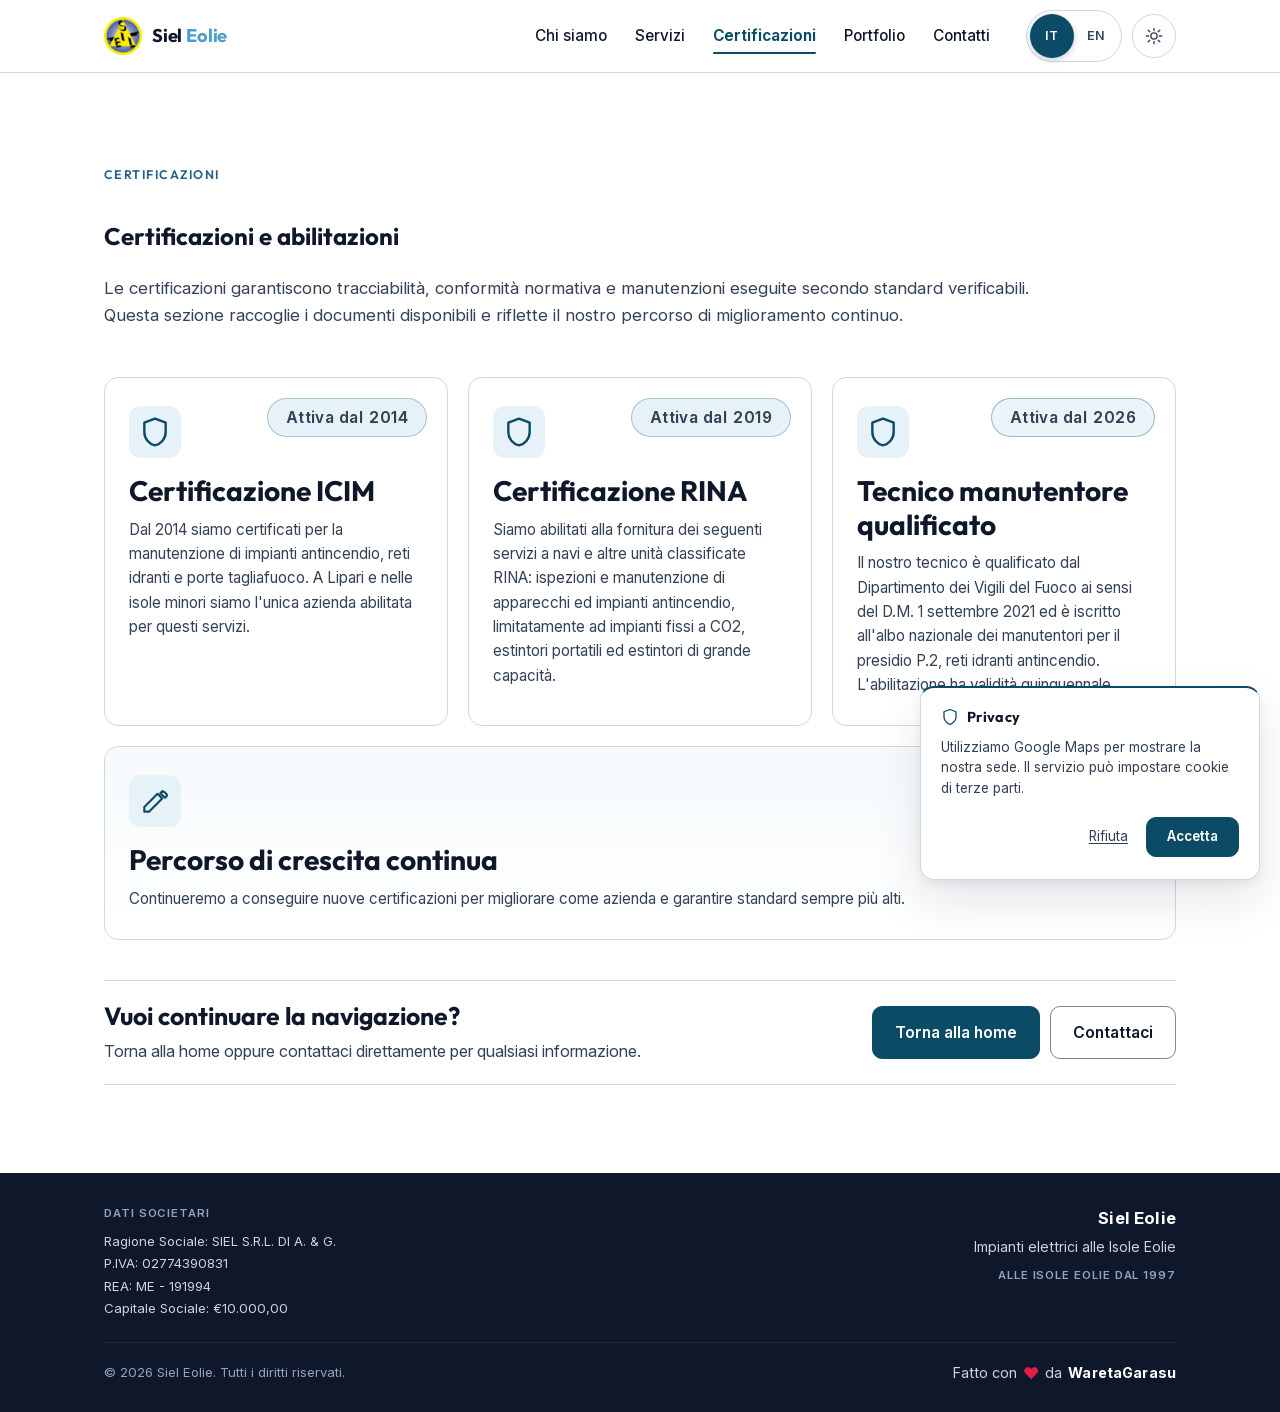
==== commit 6e59ebed: "feat: add VV.F. certification, UI audit fixes, spell-check config Certifications - Add third credent" ====
--- a/certifications/index.html
+++ b/certifications/index.html
@@ -1 +1 @@
-<!doctype html> <html lang="it"> <head> <meta charset="UTF-8"> <meta content="width=device-width,initial-scale=1" name="viewport"> <meta content="Certificazioni Siel Eolie: ICIM (antincendio, idranti, porte tagliafuoco dal 2014) e RINA (navi). L'unica azienda certificata a Lipari e nelle isole minori." name="description"> <meta content="#ffffff" name="theme-color"> <meta content="default" name="apple-mobile-web-app-status-bar-style"> <meta content="telephone=no" name="format-detection"> <meta content="Siel Eolie" name="apple-mobile-web-app-title"> <title data-i18n="cert.metaTitle">Certificazioni | Siel Eolie</title> <link href="https://sieleolie.com/certifications/" rel="canonical"> <meta content="website" property="og:type"> <meta content="https://sieleolie.com/certifications/" property="og:url"> <meta content="Certificazioni | Siel Eolie" property="og:title"> <meta content="Certificazioni Siel Eolie: ICIM (antincendio, idranti, porte tagliafuoco dal 2014) e RINA (navi). L'unica azienda certificata a Lipari e nelle isole minori." property="og:description"> <meta content="https://sieleolie.com/source/img/og-card.png" property="og:image"> <meta content="1200" property="og:image:width"> <meta content="630" property="og:image:height"> <meta content="summary_large_image" name="twitter:card"> <meta content="Certificazioni | Siel Eolie" name="twitter:title"> <meta content="Certificazioni Siel Eolie: ICIM (antincendio, idranti, porte tagliafuoco dal 2014) e RINA (navi). L'unica azienda certificata a Lipari e nelle isole minori." name="twitter:description"> <meta content="https://sieleolie.com/source/img/og-card.png" name="twitter:image"> <link href="/source/img/favicon.svg" rel="icon" type="image/svg+xml"> <link href="/source/img/favicon-32.png" rel="icon" type="image/png" sizes="32x32"> <link href="/source/img/favicon.ico" rel="icon"> <link href="/source/img/apple-touch-icon.png" rel="apple-touch-icon" sizes="180x180"> <link href="/source/site.webmanifest" rel="manifest"> <script>!function(){try{var t=localStorage.getItem("theme"),e=window.matchMedia&&window.matchMedia("(prefers-color-scheme: dark)").matches,a="light"===t||"dark"===t?t:e?"dark":"light";document.documentElement.setAttribute("data-theme",a)}catch(t){document.documentElement.setAttribute("data-theme","light")}}()</script> <link href="/source/fonts/inter-variable.woff2" rel="preload" type="font/woff2" as="font" crossorigin> <link href="/source/fonts/outfit-latin.woff2" rel="preload" type="font/woff2" as="font" crossorigin> <link href="/source/style.min.css" rel="stylesheet"> </head> <body> <a href="#mainContent" data-i18n="a11y.skipToMain" class="skip-link">Vai al contenuto principale</a> <header> <div class="container nav"> <a href="/" class="brand" aria-label="Siel Eolie, home"> <img alt="" aria-hidden="true" class="brand-mark" height="38" src="/source/img/favicon.svg" width="38"> <span class="brand-name">Siel <em>Eolie</em></span> </a> <button class="menu-toggle" aria-label="Apri menu" data-i18n-attr="aria-label:a11y.menuOpen" aria-controls="navLinks" aria-expanded="false"> <span class="menu-toggle-icon" aria-hidden="true"> <span></span> <span></span> <span></span> </span> </button> <nav aria-label="Navigazione principale" class="nav-links" id="navLinks"> <a href="/#chi-siamo" data-i18n="nav.about">Chi siamo</a> <a href="/#servizi" data-i18n="nav.services">Servizi</a> <a href="/certifications/" data-i18n="nav.certifications">Certificazioni</a> <a href="/#portfolio" data-i18n="nav.portfolio">Portfolio</a> <a href="/#contatti" data-i18n="nav.contact">Contatti</a> <div class="nav-controls"> <div class="lang-toggle" role="group" aria-label="Lingua / Language"> <button class="active" type="button" aria-pressed="true" data-lang="it">IT</button> <button type="button" aria-pressed="false" data-lang="en">EN</button> </div> <button class="theme-toggle" type="button" id="themeToggle" aria-label="Cambia tema" data-i18n-attr="aria-label:a11y.themeToggle" aria-pressed="false"> <span class="theme-toggle-icon" aria-hidden="true"> <svg height="18" viewBox="0 0 24 24" width="18" focusable="false" class="icon-sun"> <circle cx="12" cy="12" fill="none" r="4.2" stroke="currentColor" stroke-width="1.8"/> <path d="M12 1.8v3M12 19.2v3M1.8 12h3M19.2 12h3M4.2 4.2l2.2 2.2M17.6 17.6l2.2 2.2M4.2 19.8l2.2-2.2M17.6 6.4l2.2-2.2" fill="none" stroke="currentColor" stroke-width="1.8" stroke-linecap="round"/> </svg> <svg height="18" viewBox="0 0 24 24" width="18" focusable="false" class="icon-moon"> <path d="M20.3 14.1A8.6 8.6 0 1 1 9.9 3.7a7 7 0 1 0 10.4 10.4z" fill="none" stroke="currentColor" stroke-width="1.8" stroke-linejoin="round"/> </svg> </span> <span data-i18n="theme.toggleLabel" class="sr-only">Cambia tema</span> </button> </div> </nav> </div> </header> <main id="mainContent"> <section class="section"> <div class="container"> <p class="eyebrow" data-i18n="cert.eyebrow">Certificazioni</p> <h1 data-i18n="cert.title">Certificazioni e abilitazioni</h1> <p class="cert-section-lead section-lead" data-i18n="cert.lead">Le certificazioni garantiscono tracciabilita, conformita normativa e manutenzioni eseguite secondo standard verificabili. Questa sezione raccoglie i documenti disponibili e riflette il nostro percorso di miglioramento continuo.</p> <div class="certifications-grid services-grid"> <article class="service-card cert-card"> <div class="service-icon" aria-hidden="true"> <svg height="32" viewBox="0 0 24 24" width="32" focusable="false" aria-hidden="true"><path d="M12 2 4 5v7c0 5 3.5 9 8 10 4.5-1 8-5 8-10V5l-8-3z" fill="none" stroke="currentColor" stroke-width="1.8" stroke-linejoin="round"/></svg> </div> <h3 data-i18n="cert.icim.title">Certificazione ICIM</h3> <p data-i18n="cert.icim.body">Dal 2014 siamo certificati per la manutenzione di impianti antincendio, reti idranti e porte tagliafuoco. A Lipari e nelle isole minori siamo l'unica azienda abilitata per questi servizi.</p> <p class="cert-active-badge"> <span data-i18n="cert.activeSince">Attiva dal</span> <time datetime="2014">2014</time> </p> </article> <article class="service-card cert-card"> <div class="service-icon" aria-hidden="true"> <svg height="32" viewBox="0 0 24 24" width="32" focusable="false" aria-hidden="true"><path d="M12 2 4 5v7c0 5 3.5 9 8 10 4.5-1 8-5 8-10V5l-8-3z" fill="none" stroke="currentColor" stroke-width="1.8" stroke-linejoin="round"/></svg> </div> <h3 data-i18n="cert.rina.title">Certificazione RINA</h3> <p data-i18n="cert.rina.body">Siamo abilitati alla fornitura dei seguenti servizi a navi e altre unita classificate RINA: ispezioni e manutenzione di apparecchi ed impianti antincendio, limitatamente ad impianti fissi a CO2, estintori portatili ed estintori di grande capacita.</p> <p class="cert-active-badge cert-active-badge-prominent"> <span data-i18n="cert.activeSince">Attiva dal</span> <time datetime="2019">2019</time> </p> </article> <article class="service-card cert-growth-card"> <div class="service-icon" aria-hidden="true"> <svg height="32" viewBox="0 0 24 24" width="32" focusable="false" aria-hidden="true"><path d="M4 16.5V20h3.5l9.9-9.9-3.5-3.5L4 16.5zm13.6-11.2a1 1 0 0 1 1.4 0l1.7 1.7a1 1 0 0 1 0 1.4l-1.2 1.2-3.5-3.5 1.6-1.6z" fill="none" stroke="currentColor" stroke-width="1.6" stroke-linejoin="round"/></svg> </div> <h3 data-i18n="cert.more.title">Percorso di crescita continua</h3> <p data-i18n="cert.more.body">Aggiorniamo costantemente questa sezione con nuove certificazioni, per garantire standard sempre piu alti e servizi sempre piu qualificati.</p> </article> </div> <div class="cert-page-actions" aria-labelledby="certActionsTitle"> <div class="cert-page-actions-text"> <p class="eyebrow cert-page-actions-eyebrow" data-i18n="cert.quickActionsEyebrow">Azioni rapide</p> <h2 data-i18n="cert.quickActionsTitle" id="certActionsTitle">Vuoi continuare la navigazione?</h2> <p class="cert-page-actions-body" data-i18n="cert.quickActionsBody">Torna alla home oppure contattaci direttamente per qualsiasi informazione.</p> </div> <div class="cert-page-actions-buttons"> <a href="/" data-i18n="cert.ctaHome" class="btn btn-primary">Torna alla home</a> <a href="/#contatti" data-i18n="cert.ctaContact" class="btn btn-secondary">Contattaci</a> </div> </div> </div> </section> </main> <footer> <div class="container footer-content"> <div class="footer-top"> <div class="footer-legal"> <p class="footer-legal-title" data-i18n="footer.legalTitle">Dati societari</p> <p class="footer-legal-item" data-i18n="footer.legalCompany">Ragione Sociale: SIEL S.R.L. DI A. & G.</p> <p class="footer-legal-item" data-i18n="footer.legalVat">P.IVA: 02774390831</p> <p class="footer-legal-item" data-i18n="footer.legalRea">REA: ME - 191994</p> <p class="footer-legal-item" data-i18n="footer.legalCapital">Capitale Sociale: €10.000,00</p> </div> <div class="footer-brand"> <p class="footer-brand-name"><strong data-i18n="brand.name">Siel Eolie</strong></p> <p class="footer-brand-tagline" data-i18n="footer.tagline">Impianti elettrici alle Isole Eolie</p> <p class="footer-brand-since" data-i18n="footer.since">Alle Isole Eolie dal 1997</p> </div> </div> <div class="footer-bottom"> <div class="footer-copy"> © <span id="year"></span> <span data-i18n="brand.name">Siel Eolie</span>. <span data-i18n="footer.rights">Tutti i diritti riservati.</span> </div> <div class="footer-signature"> <span data-i18n="footer.built">Fatto con</span> <span class="heart" aria-hidden="true">❤️</span> <span data-i18n="footer.builtBy">da</span> <a href="https://waretagarasu.com" class="signature-link" aria-label="WaretaGarasu, portfolio" rel="noopener author" target="_blank"><strong class="signature">WaretaGarasu</strong></a> </div> </div> </div> </footer> <button class="to-top" type="button" id="toTop" aria-label="Torna su" data-i18n-attr="aria-label:a11y.toTop" hidden> <svg height="20" viewBox="0 0 24 24" width="20" focusable="false" aria-hidden="true"> <path d="M12 5l-7 7h4v7h6v-7h4z" fill="currentColor"/> </svg> </button> <div class="cookie-banner" aria-labelledby="cookieBannerTitle" hidden id="cookieBanner" role="region"> <div class="cookie-header"> <svg height="18" viewBox="0 0 24 24" width="18" aria-hidden="true" class="cookie-icon" fill="none" stroke="currentColor" stroke-linecap="round" stroke-linejoin="round" stroke-width="1.75"><path d="M12 22s8-4 8-10V5l-8-3-8 3v7c0 6 8 10 8 10z"/></svg> <span data-i18n="cookie.title" class="cookie-title" id="cookieBannerTitle">Privacy</span> </div> <p class="cookie-text" data-i18n="cookie.text">Utilizziamo Google Maps per mostrare la nostra sede. Il servizio può impostare cookie di terze parti.</p> <div class="cookie-actions"> <button class="cookie-decline" type="button" id="cookieDecline" data-i18n="cookie.decline">Rifiuta</button> <button class="btn btn-primary" type="button" id="cookieAccept" data-i18n="cookie.accept">Accetta</button> </div> </div> <script src="/source/script.min.js"></script> </body> </html> +<!doctype html> <html lang="it"> <head> <meta charset="UTF-8"> <meta content="width=device-width,initial-scale=1" name="viewport"> <meta content="Certificazioni Siel Eolie: ICIM (antincendio, idranti, porte tagliafuoco dal 2014), RINA (navi) e tecnico qualificato VV.F. per le reti idranti antincendio." name="description"> <meta content="#ffffff" name="theme-color"> <meta content="default" name="apple-mobile-web-app-status-bar-style"> <meta content="telephone=no" name="format-detection"> <meta content="Siel Eolie" name="apple-mobile-web-app-title"> <title data-i18n="cert.metaTitle">Certificazioni | Siel Eolie</title> <link href="https://sieleolie.com/certifications/" rel="canonical"> <meta content="website" property="og:type"> <meta content="https://sieleolie.com/certifications/" property="og:url"> <meta content="Certificazioni | Siel Eolie" property="og:title"> <meta content="Certificazioni Siel Eolie: ICIM (antincendio, idranti, porte tagliafuoco dal 2014), RINA (navi) e tecnico qualificato VV.F. per le reti idranti antincendio." property="og:description"> <meta content="https://sieleolie.com/source/img/og-card.png" property="og:image"> <meta content="1200" property="og:image:width"> <meta content="630" property="og:image:height"> <meta content="summary_large_image" name="twitter:card"> <meta content="Certificazioni | Siel Eolie" name="twitter:title"> <meta content="Certificazioni Siel Eolie: ICIM (antincendio, idranti, porte tagliafuoco dal 2014), RINA (navi) e tecnico qualificato VV.F. per le reti idranti antincendio." name="twitter:description"> <meta content="https://sieleolie.com/source/img/og-card.png" name="twitter:image"> <link href="/source/img/favicon.svg" rel="icon" type="image/svg+xml"> <link href="/source/img/favicon-32.png" rel="icon" type="image/png" sizes="32x32"> <link href="/source/img/favicon.ico" rel="icon"> <link href="/source/img/apple-touch-icon.png" rel="apple-touch-icon" sizes="180x180"> <link href="/source/site.webmanifest" rel="manifest"> <script>!function(){try{var t=localStorage.getItem("theme"),e=window.matchMedia&&window.matchMedia("(prefers-color-scheme: dark)").matches,a="light"===t||"dark"===t?t:e?"dark":"light";document.documentElement.setAttribute("data-theme",a)}catch(t){document.documentElement.setAttribute("data-theme","light")}}()</script> <link href="/source/fonts/inter-variable.woff2" rel="preload" type="font/woff2" as="font" crossorigin> <link href="/source/fonts/outfit-latin.woff2" rel="preload" type="font/woff2" as="font" crossorigin> <link href="/source/style.min.css" rel="stylesheet"> </head> <body> <a href="#mainContent" data-i18n="a11y.skipToMain" class="skip-link">Vai al contenuto principale</a> <header> <div class="container nav"> <a href="/" class="brand" aria-label="Siel Eolie, home"> <img alt="" aria-hidden="true" class="brand-mark" height="38" src="/source/img/favicon.svg" width="38"> <span class="brand-name">Siel <em>Eolie</em></span> </a> <button class="menu-toggle" aria-label="Apri menu" data-i18n-attr="aria-label:a11y.menuOpen" aria-controls="navLinks" aria-expanded="false"> <span class="menu-toggle-icon" aria-hidden="true"> <span></span> <span></span> <span></span> </span> </button> <nav aria-label="Navigazione principale" class="nav-links" id="navLinks"> <a href="/#chi-siamo" data-i18n="nav.about">Chi siamo</a> <a href="/#servizi" data-i18n="nav.services">Servizi</a> <a href="/certifications/" data-i18n="nav.certifications" aria-current="page">Certificazioni</a> <a href="/#portfolio" data-i18n="nav.portfolio">Portfolio</a> <a href="/#contatti" data-i18n="nav.contact">Contatti</a> <div class="nav-controls"> <div class="lang-toggle" role="group" aria-label="Lingua / Language"> <button class="active" type="button" aria-pressed="true" data-lang="it">IT</button> <button type="button" aria-pressed="false" data-lang="en">EN</button> </div> <button class="theme-toggle" type="button" id="themeToggle" aria-label="Cambia tema" data-i18n-attr="aria-label:a11y.themeToggle" aria-pressed="false"> <span class="theme-toggle-icon" aria-hidden="true"> <svg height="18" viewBox="0 0 24 24" width="18" focusable="false" class="icon-sun"> <circle cx="12" cy="12" fill="none" r="4.2" stroke="currentColor" stroke-width="1.8"/> <path d="M12 1.8v3M12 19.2v3M1.8 12h3M19.2 12h3M4.2 4.2l2.2 2.2M17.6 17.6l2.2 2.2M4.2 19.8l2.2-2.2M17.6 6.4l2.2-2.2" fill="none" stroke="currentColor" stroke-width="1.8" stroke-linecap="round"/> </svg> <svg height="18" viewBox="0 0 24 24" width="18" focusable="false" class="icon-moon"> <path d="M20.3 14.1A8.6 8.6 0 1 1 9.9 3.7a7 7 0 1 0 10.4 10.4z" fill="none" stroke="currentColor" stroke-width="1.8" stroke-linejoin="round"/> </svg> </span> <span data-i18n="theme.toggleLabel" class="sr-only">Cambia tema</span> </button> </div> </nav> </div> </header> <main id="mainContent"> <section class="section"> <div class="container"> <p class="eyebrow" data-i18n="cert.eyebrow">Certificazioni</p> <h1 data-i18n="cert.title">Certificazioni e abilitazioni</h1> <p class="cert-section-lead section-lead" data-i18n="cert.lead">Le certificazioni garantiscono tracciabilità, conformità normativa e manutenzioni eseguite secondo standard verificabili. Questa sezione raccoglie i documenti disponibili e riflette il nostro percorso di miglioramento continuo.</p> <div class="certifications-grid services-grid"> <article class="service-card cert-card"> <div class="service-icon" aria-hidden="true"> <svg height="32" viewBox="0 0 24 24" width="32" focusable="false" aria-hidden="true"><path d="M12 2 4 5v7c0 5 3.5 9 8 10 4.5-1 8-5 8-10V5l-8-3z" fill="none" stroke="currentColor" stroke-width="1.8" stroke-linejoin="round"/></svg> </div> <h2 data-i18n="cert.icim.title">Certificazione ICIM</h2> <p data-i18n="cert.icim.body">Dal 2014 siamo certificati per la manutenzione di impianti antincendio, reti idranti e porte tagliafuoco. A Lipari e nelle isole minori siamo l'unica azienda abilitata per questi servizi.</p> <p class="cert-active-badge"> <span data-i18n="cert.activeSince">Attiva dal</span> <time datetime="2014">2014</time> </p> </article> <article class="service-card cert-card"> <div class="service-icon" aria-hidden="true"> <svg height="32" viewBox="0 0 24 24" width="32" focusable="false" aria-hidden="true"><path d="M12 2 4 5v7c0 5 3.5 9 8 10 4.5-1 8-5 8-10V5l-8-3z" fill="none" stroke="currentColor" stroke-width="1.8" stroke-linejoin="round"/></svg> </div> <h2 data-i18n="cert.rina.title">Certificazione RINA</h2> <p data-i18n="cert.rina.body">Siamo abilitati alla fornitura dei seguenti servizi a navi e altre unità classificate RINA: ispezioni e manutenzione di apparecchi ed impianti antincendio, limitatamente ad impianti fissi a CO2, estintori portatili ed estintori di grande capacità.</p> <p class="cert-active-badge"> <span data-i18n="cert.activeSince">Attiva dal</span> <time datetime="2019">2019</time> </p> </article> <article class="service-card cert-card"> <div class="service-icon" aria-hidden="true"> <svg height="32" viewBox="0 0 24 24" width="32" focusable="false" aria-hidden="true"><path d="M12 2 4 5v7c0 5 3.5 9 8 10 4.5-1 8-5 8-10V5l-8-3z" fill="none" stroke="currentColor" stroke-width="1.8" stroke-linejoin="round"/></svg> </div> <h2 data-i18n="cert.vvf.title">Tecnico manutentore qualificato</h2> <p data-i18n="cert.vvf.body">Il nostro tecnico è qualificato dal Dipartimento dei Vigili del Fuoco ai sensi del D.M. 1 settembre 2021 ed è iscritto all'albo nazionale dei manutentori per il presidio P.2, reti idranti antincendio. L'abilitazione ha validità quinquennale.</p> <p class="cert-active-badge cert-active-badge-prominent"> <span data-i18n="cert.activeSince">Attiva dal</span> <time datetime="2026">2026</time> </p> </article> <article class="service-card cert-growth-card"> <div class="service-icon" aria-hidden="true"> <svg height="32" viewBox="0 0 24 24" width="32" focusable="false" aria-hidden="true"><path d="M4 16.5V20h3.5l9.9-9.9-3.5-3.5L4 16.5zm13.6-11.2a1 1 0 0 1 1.4 0l1.7 1.7a1 1 0 0 1 0 1.4l-1.2 1.2-3.5-3.5 1.6-1.6z" fill="none" stroke="currentColor" stroke-width="1.6" stroke-linejoin="round"/></svg> </div> <h2 data-i18n="cert.more.title">Percorso di crescita continua</h2> <p data-i18n="cert.more.body">Continueremo a conseguire nuove certificazioni per migliorare come azienda e garantire standard sempre più alti.</p> </article> </div> <div class="cert-page-actions" aria-labelledby="certActionsTitle"> <div class="cert-page-actions-text"> <h2 data-i18n="cert.quickActionsTitle" id="certActionsTitle">Vuoi continuare la navigazione?</h2> <p class="cert-page-actions-body" data-i18n="cert.quickActionsBody">Torna alla home oppure contattaci direttamente per qualsiasi informazione.</p> </div> <div class="cert-page-actions-buttons"> <a href="/" data-i18n="cert.ctaHome" class="btn btn-primary">Torna alla home</a> <a href="/#contatti" data-i18n="cert.ctaContact" class="btn btn-secondary">Contattaci</a> </div> </div> </div> </section> </main> <footer> <div class="container footer-content"> <div class="footer-top"> <div class="footer-legal"> <p class="footer-legal-title" data-i18n="footer.legalTitle">Dati societari</p> <p class="footer-legal-item" data-i18n="footer.legalCompany">Ragione Sociale: SIEL S.R.L. DI A. & G.</p> <p class="footer-legal-item" data-i18n="footer.legalVat">P.IVA: 02774390831</p> <p class="footer-legal-item" data-i18n="footer.legalRea">REA: ME - 191994</p> <p class="footer-legal-item" data-i18n="footer.legalCapital">Capitale Sociale: €10.000,00</p> </div> <div class="footer-brand"> <p class="footer-brand-name"><strong data-i18n="brand.name">Siel Eolie</strong></p> <p class="footer-brand-tagline" data-i18n="footer.tagline">Impianti elettrici alle Isole Eolie</p> <p class="footer-brand-since" data-i18n="footer.since">Alle Isole Eolie dal 1997</p> </div> </div> <div class="footer-bottom"> <div class="footer-copy"> © <span id="year"></span> <span data-i18n="brand.name">Siel Eolie</span>. <span data-i18n="footer.rights">Tutti i diritti riservati.</span> </div> <div class="footer-signature"> <span data-i18n="footer.built">Fatto con</span> <span class="heart" aria-hidden="true">❤️</span> <span data-i18n="footer.builtBy">da</span> <a href="https://waretagarasu.com" class="signature-link" aria-label="WaretaGarasu, portfolio" rel="noopener author" target="_blank"><strong class="signature">WaretaGarasu</strong></a> </div> </div> </div> </footer> <button class="to-top" type="button" id="toTop" aria-label="Torna su" data-i18n-attr="aria-label:a11y.toTop" hidden> <svg height="20" viewBox="0 0 24 24" width="20" focusable="false" aria-hidden="true"> <path d="M12 5l-7 7h4v7h6v-7h4z" fill="currentColor"/> </svg> </button> <div class="cookie-banner" aria-labelledby="cookieBannerTitle" hidden id="cookieBanner" role="region"> <div class="cookie-header"> <svg height="18" viewBox="0 0 24 24" width="18" aria-hidden="true" class="cookie-icon" fill="none" stroke="currentColor" stroke-linecap="round" stroke-linejoin="round" stroke-width="1.75"><path d="M12 22s8-4 8-10V5l-8-3-8 3v7c0 6 8 10 8 10z"/></svg> <span data-i18n="cookie.title" class="cookie-title" id="cookieBannerTitle">Privacy</span> </div> <p class="cookie-text" data-i18n="cookie.text">Utilizziamo Google Maps per mostrare la nostra sede. Il servizio può impostare cookie di terze parti.</p> <div class="cookie-actions"> <button class="cookie-decline" type="button" id="cookieDecline" data-i18n="cookie.decline">Rifiuta</button> <button class="btn btn-primary" type="button" id="cookieAccept" data-i18n="cookie.accept">Accetta</button> </div> </div> <script src="/source/script.min.js"></script> </body> </html> 
--- a/source/style.min.css
+++ b/source/style.min.css
@@ -1 +1 @@
-@font-face{font-family:"Inter";font-style:normal;font-weight:100 900;font-display:swap;src:url("fonts/inter-variable.woff2") format("woff2")}@font-face{font-family:"Inter";font-style:italic;font-weight:100 900;font-display:swap;src:url("fonts/inter-variable-italic.woff2") format("woff2")}@font-face{font-family:"Outfit";font-style:normal;font-weight:100 900;font-display:swap;src:url("fonts/outfit-latin-ext.woff2") format("woff2");unicode-range:U+0100-02BA,U+02BD-02C5,U+02C7-02CC,U+02CE-02D7,U+02DD-02FF,U+0304,U+0308,U+0329,U+1D00-1DBF,U+1E00-1E9F,U+1EF2-1EFF,U+2020,U+20A0-20AB,U+20AD-20C0,U+2113,U+2C60-2C7F,U+A720-A7FF}@font-face{font-family:"Outfit";font-style:normal;font-weight:100 900;font-display:swap;src:url("fonts/outfit-latin.woff2") format("woff2");unicode-range:U+0000-00FF,U+0131,U+0152-0153,U+02BB-02BC,U+02C6,U+02DA,U+02DC,U+0304,U+0308,U+0329,U+2000-206F,U+20AC,U+2122,U+2191,U+2193,U+2212,U+2215,U+FEFF,U+FFFD}:root{--primary:#0b4b66;--primary-hover:#083a52;--primary-soft:#e6f2f7;--accent:#4f9dcf;--accent-hover:#3a82b4;--accent-soft:#e6f1f9;--bg:#fff;--bg-soft:#f4f8fb;--text:#0f172a;--text-muted:#334155;--border:#cfd8e3;--success:#16a34a;--shadow:0 1px 2px rgba(15,23,42,0.04),0 8px 24px rgba(15,23,42,0.06);--shadow-lg:0 4px 12px rgba(15,23,42,0.06),0 20px 48px rgba(15,23,42,0.10);--radius:14px;--radius-sm:8px;--max-width:1120px;--header-h:72px;--header-bg:#fff;--on-primary:#fff;--on-accent:#fff;--on-dark-subtle:rgba(255,255,255,0.86);--eyebrow-color:#255f86;--footer-bg:var(--text);--footer-text:#cbd5e1;--footer-text-muted:#94a3b8;--footer-text-bright:#fff;--footer-border:rgba(255,255,255,0.08);--font-sans:"Inter",-apple-system,BlinkMacSystemFont,"Segoe UI",Roboto,"Helvetica Neue",Arial,sans-serif;--font-display:"Outfit","Inter",-apple-system,BlinkMacSystemFont,"Segoe UI",sans-serif}[data-theme="dark"]{--primary:#69b3df;--primary-hover:#85c2e7;--primary-soft:#122938;--accent:#8dc8ed;--accent-hover:#a0d4f1;--accent-soft:#163347;--bg:#0f172a;--bg-soft:#111c31;--text:#e2e8f0;--text-muted:#b7c3d6;--border:#2a3950;--shadow:0 1px 2px rgba(0,0,0,0.25),0 8px 24px rgba(0,0,0,0.32);--shadow-lg:0 4px 12px rgba(0,0,0,0.35),0 20px 48px rgba(0,0,0,0.42);--header-bg:#0f172a;--on-primary:#0b1a2b;--on-accent:#0b1a2b;--on-dark-subtle:rgba(230,242,251,0.9);--eyebrow-color:#95d1f0;--footer-bg:#020617;--footer-text:#94a3b8;--footer-text-muted:#64748b;--footer-text-bright:#e2e8f0;--footer-border:rgba(255,255,255,0.06)}*,*::before,*::after{box-sizing:border-box}html{scroll-behavior:smooth;scroll-padding-top:var(--header-h);-webkit-text-size-adjust:100%}body{margin:0;min-height:100vh;display:flex;flex-direction:column;font-family:var(--font-sans);font-size:16px;line-height:1.6;color:var(--text);background:var(--bg)}.skip-link{position:absolute;left:12px;top:0;transform:translateY(-140%);z-index:120;padding:10px 14px;border-radius:8px;background:var(--primary);color:var(--on-primary);font-weight:600;text-decoration:none}.skip-link:focus-visible{top:12px;transform:none;outline:0;box-shadow:0 0 0 3px color-mix(in srgb,var(--accent) 35%,transparent)}main{flex:1}h1,h2,h3,h4,h5,h6,.brand,.eyebrow,.not-found .code{font-family:var(--font-display)}img{max-width:100%;height:auto;display:block}a{color:var(--primary);text-decoration:none}a:hover,a:focus-visible{color:var(--primary-hover);text-decoration:underline}button{font:inherit;cursor:pointer}a,button,.btn,input,select,textarea{-webkit-tap-highlight-color:transparent}:focus-visible{outline:2px solid var(--primary);outline-offset:2px;border-radius:4px}.container{width:100%;max-width:var(--max-width);margin:0 auto;padding:0 24px}.section{padding:88px 0}.section-soft{background:var(--bg-soft)}.section h2{font-size:clamp(1.7rem,3vw,2.3rem);line-height:1.2;margin:0 0 16px;color:var(--text)}.section-lead{max-width:720px;font-size:1.05rem;color:var(--text-muted);margin:0 0 48px}.eyebrow{display:inline-block;text-transform:uppercase;letter-spacing:.12em;font-size:.78rem;font-weight:600;color:var(--eyebrow-color);margin:0 0 12px}.noscript-banner{background:#fef3c7;color:#78350f;border-bottom:1px solid #fde68a;padding:12px 24px;font-size:.9rem;text-align:center;line-height:1.5}.noscript-banner a{color:#78350f;font-weight:600;text-decoration:underline}[data-theme="dark"] .noscript-banner{background:#292524;color:#fde68a;border-bottom-color:#44403c}[data-theme="dark"] .noscript-banner a{color:#fde68a}header{position:sticky;top:0;z-index:50;border-bottom:1px solid var(--border);background:var(--header-bg);overflow:hidden}header::before{content:none}.nav{display:flex;align-items:center;justify-content:space-between;height:var(--header-h);gap:16px}.brand{display:inline-flex;align-items:center;gap:10px;font-weight:700;font-size:1.15rem;color:var(--text);text-decoration:none;letter-spacing:-.01em}.brand:hover{text-decoration:none;color:var(--text)}.brand-mark{display:inline-block;width:38px;height:38px;object-fit:contain;flex-shrink:0}.brand-name em{font-style:normal;color:var(--accent);font-weight:700}.nav-links{display:flex;align-items:center;gap:28px}.nav-links a{color:var(--text);font-weight:500;font-size:.95rem;padding:6px 0;position:relative}.nav-links a:hover,.nav-links a:focus-visible{color:var(--primary);text-decoration:none}.nav-controls{display:inline-flex;align-items:center;gap:10px;margin-left:8px}.lang-toggle{position:relative;display:inline-flex;border:1px solid var(--border);border-radius:999px;padding:3px;background:var(--bg);transition:border-color 220ms ease,box-shadow 260ms ease,background-color 220ms ease}.lang-toggle::before{content:"";position:absolute;top:3px;left:3px;width:calc(50% - 3px);height:calc(100% - 6px);border-radius:999px;background:var(--primary);box-shadow:0 2px 6px rgba(15,23,42,0.22);transform:translateX(0);transition:transform 420ms cubic-bezier(0.16,1,0.3,1),background-color 260ms ease}.lang-toggle[data-active-lang="en"]::before{transform:translateX(100%)}.lang-toggle button{position:relative;z-index:1;border:0;background:transparent;color:var(--text-muted);font-weight:600;font-size:.78rem;padding:5px 12px;min-height:44px;border-radius:999px;letter-spacing:.04em;transition:color 320ms ease,transform 240ms cubic-bezier(0.2,0.9,0.3,1)}.lang-toggle button.active{color:var(--on-primary);animation:langTogglePop 420ms cubic-bezier(0.16,1,0.3,1)}.lang-toggle button:not(.active):hover,.lang-toggle button:not(.active):focus-visible{color:var(--primary);transform:translateY(-1px) scale(1.03)}.lang-toggle button:active{transform:translateY(0)}.lang-toggle:focus-within{border-color:var(--primary);box-shadow:0 0 0 3px color-mix(in srgb,var(--accent) 24%,transparent)}@keyframes langTogglePop{0%{transform:scale(0.93)}60%{transform:scale(1.06)}100%{transform:scale(1)}}.theme-toggle{position:relative;display:inline-flex;align-items:center;justify-content:center;border:1px solid var(--border);background:var(--bg);color:var(--text-muted);border-radius:999px;width:44px;height:44px;min-height:44px;padding:0;box-shadow:inset 0 0 0 1px rgba(255,255,255,0.04);transition:border-color 180ms ease,color 180ms ease,background-color 180ms ease,box-shadow 220ms ease}.theme-toggle-icon{position:relative;display:grid;place-items:center;width:18px;height:18px}.theme-toggle-icon svg{position:absolute;top:50%;left:50%;transform-origin:50% 50%;transition:opacity 420ms ease,transform 560ms cubic-bezier(0.16,1,0.3,1)}.theme-toggle .icon-sun{opacity:1;transform:translate(-50%,-50%) rotate(0) scale(1)}.theme-toggle .icon-moon{opacity:0;transform:translate(-50%,-50%) rotate(-56deg) scale(0.62)}[data-theme="dark"] .theme-toggle .icon-sun{opacity:0;transform:translate(-50%,-50%) rotate(56deg) scale(0.62)}[data-theme="dark"] .theme-toggle .icon-moon{opacity:1;transform:translate(-50%,-50%) rotate(0) scale(1)}.theme-toggle:hover,.theme-toggle:focus-visible{background:var(--primary-soft);color:var(--primary);border-color:var(--primary);box-shadow:0 0 0 3px color-mix(in srgb,var(--accent) 24%,transparent)}.theme-toggle:focus-visible{outline:0}.sr-only{position:absolute;width:1px;height:1px;padding:0;margin:-1px;overflow:hidden;clip:rect(0,0,0,0);white-space:nowrap;border:0}.menu-toggle{display:none;align-items:center;justify-content:center;width:44px;height:44px;border:1px solid var(--border);background:var(--bg);border-radius:10px;padding:0;color:var(--text);cursor:pointer;transition:background-color 140ms ease,border-color 140ms ease}.menu-toggle:hover,.menu-toggle:focus-visible{background:var(--primary-soft);border-color:var(--primary);color:var(--primary)}.menu-toggle-icon{position:relative;display:block;width:22px;height:16px}.menu-toggle-icon span{position:absolute;left:0;right:0;height:2px;background:currentColor;border-radius:2px;transform-origin:50% 50%;transition:top 200ms cubic-bezier(0.2,0.9,0.3,1) 140ms,transform 200ms cubic-bezier(0.2,0.9,0.3,1),opacity 140ms ease}.menu-toggle-icon span:nth-child(1){top:0}.menu-toggle-icon span:nth-child(2){top:7px}.menu-toggle-icon span:nth-child(3){top:14px}.menu-toggle[aria-expanded="true"] .menu-toggle-icon span{transition:top 200ms cubic-bezier(0.2,0.9,0.3,1),transform 200ms cubic-bezier(0.2,0.9,0.3,1) 140ms,opacity 140ms ease}.menu-toggle[aria-expanded="true"] .menu-toggle-icon span:nth-child(1){top:7px;transform:rotate(45deg)}.menu-toggle[aria-expanded="true"] .menu-toggle-icon span:nth-child(2){opacity:0}.menu-toggle[aria-expanded="true"] .menu-toggle-icon span:nth-child(3){top:7px;transform:rotate(-45deg)}.hero{position:relative;padding:96px 0 72px;background:radial-gradient(1200px 500px at 80% -10%,rgba(212,120,63,0.10),transparent 60%),radial-gradient(800px 400px at 0 10%,rgba(11,75,102,0.10),transparent 60%),linear-gradient(180deg,var(--bg) 0,var(--bg-soft) 100%);border-bottom:1px solid var(--border)}.hero-inner{max-width:820px}.hero h1{font-size:clamp(2.1rem,4.5vw,3.2rem);line-height:1.1;margin:0 0 20px;letter-spacing:-.01em;color:var(--text)}.hero-lead{font-size:1.12rem;color:var(--text-muted);margin:0 0 32px;max-width:640px}.hero-badge{display:inline-flex;align-items:center;gap:8px;margin:0 0 20px;padding:8px 14px;background:var(--accent-soft);color:var(--primary);border:1px solid rgba(79,157,207,0.25);border-radius:999px;font-size:.82rem;font-weight:600;letter-spacing:.01em;line-height:1.3;max-width:fit-content}.hero-badge svg{flex-shrink:0;color:var(--accent)}.hero-ctas{display:flex;gap:12px;flex-wrap:wrap}.btn{display:inline-flex;align-items:center;justify-content:center;gap:8px;padding:13px 22px;border-radius:10px;font-weight:600;font-size:.98rem;text-decoration:none;border:1px solid transparent;transition:background-color 120ms ease,border-color 120ms ease,color 120ms ease,transform 120ms ease;white-space:nowrap}.btn:hover{text-decoration:none;transform:translateY(-1px)}.btn:active{transform:translateY(0)}.btn-primary{background:var(--primary);color:var(--on-primary);border-color:var(--primary)}.btn-primary:hover,.btn-primary:focus-visible{background:var(--primary-hover);border-color:var(--primary-hover);color:var(--on-primary)}.btn-secondary{background:var(--bg);color:var(--text);border-color:var(--border)}.btn-secondary:hover,.btn-secondary:focus-visible{background:var(--primary-soft);border-color:var(--primary);color:var(--primary)}.btn-whatsapp{background:#25d366;color:#052e16;border-color:#25d366}.btn-whatsapp:hover,.btn-whatsapp:focus-visible{background:#1fb757;border-color:#1fb757;color:#052e16}.about-grid{display:grid;grid-template-columns:repeat(3,1fr);gap:28px;margin-top:40px}.about-block h3{font-size:1.1rem;margin:0 0 10px;color:var(--primary)}.about-block p{margin:0;color:var(--text-muted);font-size:.98rem}.services-grid{display:grid;grid-template-columns:repeat(3,1fr);gap:20px}.service-card{background:var(--bg);border:1px solid var(--border);border-radius:var(--radius);padding:28px 24px;transition:box-shadow 160ms ease,transform 160ms ease,border-color 160ms ease}.service-card:hover,.service-card:focus-within{box-shadow:var(--shadow);border-color:var(--accent);outline:2px solid var(--accent-soft);outline-offset:2px;transform:translateY(-2px)}.service-icon{width:52px;height:52px;border-radius:12px;background:var(--primary-soft);color:var(--primary);display:inline-flex;align-items:center;justify-content:center;margin-bottom:16px}.service-card h3{font-size:1.1rem;margin:0 0 8px;color:var(--text)}.service-card p{margin:0;color:var(--text-muted);font-size:.95rem}.cert-promo-strip{padding:48px 0;background:linear-gradient(135deg,rgba(11,75,102,0.9),rgba(8,58,82,0.9)),radial-gradient(540px 260px at 88% 34%,rgba(79,157,207,0.3),transparent 65%);border-top:1px solid color-mix(in srgb,var(--border) 70%,#fff 30%);border-bottom:1px solid color-mix(in srgb,var(--border) 78%,#fff 22%);box-shadow:inset 0 1px 0 rgba(255,255,255,0.08),inset 0 -1px 0 rgba(0,0,0,0.14)}[data-theme="dark"] .cert-promo-strip{background:linear-gradient(135deg,rgba(15,23,42,0.94),rgba(8,47,73,0.94)),radial-gradient(560px 280px at 88% 34%,rgba(120,189,233,0.24),transparent 65%);border-top:1px solid rgba(120,189,233,0.24);border-bottom:1px solid rgba(120,189,233,0.18);box-shadow:inset 0 1px 0 rgba(148,203,238,0.1),inset 0 -1px 0 rgba(3,8,20,0.5)}.cert-promo-inner{display:grid;grid-template-columns:1fr auto;align-items:center;gap:18px;max-width:1060px}.cert-promo-eyebrow{color:var(--on-dark-subtle)}.cert-promo-text h2{margin:0 0 8px;color:#fff;font-size:clamp(1.35rem,2.4vw,1.8rem)}.cert-promo-body{margin:0;color:rgba(255,255,255,0.88);max-width:72ch;line-height:1.55}.cert-promo-actions{display:flex;align-items:center}.cert-card{position:relative;padding-top:28px;display:flex;flex-direction:column}.cert-card h2{margin-top:0}.cert-card h3{margin-top:0;margin-bottom:10px;font-size:clamp(1.45rem,2.2vw,1.95rem);line-height:1.2;color:var(--text)}.cert-section-lead{max-width:980px}.cert-active-badge{margin:12px 0 0;display:inline-flex;align-items:center;gap:6px;padding:11px 18px;border-radius:999px;background:var(--primary-soft);border:1px solid color-mix(in srgb,var(--primary) 28%,transparent);color:var(--primary);font-weight:650;font-size:.86rem;letter-spacing:.03em;line-height:1;width:fit-content;max-width:max-content}[data-theme="dark"] .cert-active-badge{color:var(--on-dark-subtle);border-color:rgba(120,189,233,0.38)}.cert-card .cert-active-badge{position:absolute;top:20px;right:20px;margin:0;z-index:1}.cert-active-badge-prominent{background:color-mix(in srgb,var(--primary-soft) 82%,var(--bg) 18%);border-color:color-mix(in srgb,var(--primary) 35%,transparent);box-shadow:0 1px 0 rgba(255,255,255,0.1) inset}.cert-growth-card{background:linear-gradient(180deg,color-mix(in srgb,var(--primary-soft) 40%,var(--bg) 60%),var(--bg));grid-column:1 / -1}.certifications-grid{grid-template-columns:repeat(2,minmax(0,1fr))}.cert-page-actions{margin-top:40px;padding:20px 0;border-top:1px solid var(--border);border-bottom:1px solid var(--border)}.cert-page-actions{display:grid;grid-template-columns:1fr auto;gap:20px;align-items:center}.cert-page-actions-text{max-width:66ch}.cert-page-actions-eyebrow{margin-bottom:6px}.cert-page-actions-text h2{margin:0 0 8px;font-size:clamp(1.2rem,2.2vw,1.55rem);color:var(--text)}.cert-page-actions-body{margin:0;color:var(--text-muted);line-height:1.55}.cert-page-actions-buttons{display:flex;gap:10px;flex-wrap:wrap;justify-content:flex-end}.cert-promo-strip .btn-primary{background:#d8ecfb;color:#0b3552;border-color:#d8ecfb}.cert-promo-strip .btn-primary:hover,.cert-promo-strip .btn-primary:focus-visible{background:#c2e3f9;color:#082a43;border-color:#c2e3f9}[data-theme="dark"] .cert-promo-strip .btn-primary{background:linear-gradient(180deg,#9fd6f3 0,#82c6eb 100%);color:#0b1a2b;border-color:rgba(196,229,248,0.78);box-shadow:0 6px 16px rgba(12,34,52,0.35)}[data-theme="dark"] .cert-promo-strip .btn-primary:hover,[data-theme="dark"] .cert-promo-strip .btn-primary:focus-visible{background:linear-gradient(180deg,#b3e0f7 0,#95d1f0 100%);color:#081525;border-color:rgba(214,238,251,0.9);box-shadow:0 8px 20px rgba(10,30,46,0.45);transform:translateY(-1px)}.portfolio-filters{display:flex;flex-wrap:wrap;gap:8px;margin-bottom:28px}.portfolio-filters .filter{background:var(--bg);color:var(--text-muted);border:1px solid var(--border);border-radius:999px;padding:8px 16px;font-size:.88rem;font-weight:500;transition:background-color 120ms ease,color 120ms ease,border-color 120ms ease}.portfolio-filters .filter:hover{border-color:var(--primary);color:var(--primary)}.portfolio-filters .filter:focus-visible{outline:2px solid var(--accent);outline-offset:2px;border-color:var(--primary);color:var(--primary)}.portfolio-filters .filter.active{background:var(--primary);color:var(--on-primary);border-color:var(--primary)}.portfolio-grid{display:grid;grid-template-columns:repeat(3,1fr);gap:14px}.portfolio-item{margin:0;border-radius:var(--radius-sm);overflow:hidden;background:var(--bg-soft);aspect-ratio:4 / 3;border:1px solid var(--border);transition:transform 200ms ease,box-shadow 200ms ease}.portfolio-item:hover{transform:translateY(-2px);box-shadow:var(--shadow)}.portfolio-item img{width:100%;height:100%;object-fit:cover;display:block;transition:transform 400ms ease}.portfolio-item:hover img{transform:scale(1.03)}.portfolio-item[hidden]{display:none !important}.contact-grid{display:grid;grid-template-columns:1fr 1.2fr;gap:32px;align-items:start}.contact-info{list-style:none;margin:0;padding:0;display:flex;flex-direction:column;gap:18px}.contact-info li{display:flex;gap:14px;align-items:flex-start}.ci-icon{flex-shrink:0;width:40px;height:40px;border-radius:10px;background:var(--primary-soft);color:var(--primary);display:inline-flex;align-items:center;justify-content:center}.ci-label{font-size:.78rem;text-transform:uppercase;letter-spacing:.08em;font-weight:600;color:var(--text-muted);margin-bottom:2px}.ci-value{color:var(--text);font-weight:500}.ci-value a{color:var(--primary)}.map-wrapper{border-radius:var(--radius);overflow:hidden;border:1px solid var(--border);box-shadow:var(--shadow);aspect-ratio:4 / 3;background:var(--bg-soft)}.map-wrapper iframe{width:100%;height:100%;border:0;display:block}footer{margin-top:auto;background:var(--footer-bg);color:var(--footer-text);padding:32px 0 28px;font-size:.9rem}.footer-content{display:flex;flex-direction:column;gap:24px}.footer-top{display:flex;justify-content:space-between;align-items:flex-start;flex-wrap:wrap;gap:24px 48px}.footer-legal{display:flex;flex-direction:column;gap:2px;line-height:1.55}.footer-legal-title{margin:0 0 6px;color:var(--footer-text-muted);font-size:.72rem;text-transform:uppercase;letter-spacing:.08em;font-weight:600}.footer-legal-item{margin:0;color:var(--footer-text);font-size:.82rem}.footer-brand{display:flex;flex-direction:column;gap:4px;text-align:right}.footer-brand-name{margin:0;color:var(--footer-text-bright);font-size:1.05rem;letter-spacing:.01em}.footer-brand-tagline{margin:0;color:var(--footer-text);font-size:.88rem}.footer-brand-since{margin:4px 0 0;color:var(--footer-text-muted);font-size:.72rem;text-transform:uppercase;letter-spacing:.08em;font-weight:600}.footer-bottom{display:flex;justify-content:space-between;align-items:center;flex-wrap:wrap;gap:10px 24px;padding-top:18px;border-top:1px solid var(--footer-border)}.footer-copy{color:var(--footer-text-muted);font-size:.82rem}.footer-signature{display:inline-flex;align-items:center;gap:6px;color:var(--footer-text)}.footer-signature .heart{color:#e11d48;font-size:1rem;line-height:1}.footer-signature .signature-link{text-decoration:none;border-bottom:1px solid transparent;transition:border-color 140ms ease,color 140ms ease;line-height:1.2}.footer-signature .signature-link:hover .signature,.footer-signature .signature-link:focus-visible .signature{color:var(--accent)}.footer-signature .signature-link:focus-visible{outline:0;border-bottom-color:var(--accent)}.footer-signature .signature{color:var(--footer-text-bright);font-weight:700;letter-spacing:.01em;transition:color 140ms ease}.not-found{flex:1;display:flex;align-items:center;justify-content:center;padding:80px 24px;text-align:center}.not-found-inner{max-width:560px}.not-found .code{font-size:clamp(5rem,14vw,9rem);line-height:1;font-weight:800;color:var(--primary);letter-spacing:-.05em;margin:0}.not-found h1{font-size:1.7rem;margin:8px 0 12px}.not-found p{color:var(--text-muted);margin:0 0 28px}.not-found .hero-ctas{justify-content:center}.cta-strip{padding:64px 0;background:linear-gradient(135deg,rgba(11,75,102,0.96),rgba(8,58,82,0.96)),radial-gradient(600px 300px at 85% 30%,rgba(79,157,207,0.35),transparent 65%);color:#fff;border-top:1px solid var(--border);border-bottom:1px solid var(--border)}[data-theme="dark"] .cta-strip{background:linear-gradient(135deg,rgba(15,23,42,0.96),rgba(8,47,73,0.96)),radial-gradient(600px 300px at 85% 30%,rgba(120,189,233,0.25),transparent 65%)}.cta-inner{display:grid;grid-template-columns:1fr auto;align-items:center;gap:32px}.cta-strip .cta-eyebrow{color:var(--on-dark-subtle);margin-bottom:8px}.cta-strip h2{color:#fff;margin:0 0 8px;font-size:clamp(1.4rem,2.6vw,1.9rem)}.cta-body{color:rgba(255,255,255,0.88);max-width:56ch;margin:0;line-height:1.55}.cta-actions{display:flex;gap:12px;flex-wrap:wrap}.cta-actions .btn{display:inline-flex;align-items:center;gap:8px}.cta-strip .btn-primary{background:var(--accent);color:var(--on-accent);border:1px solid var(--accent)}.cta-strip .btn-primary:hover,.cta-strip .btn-primary:focus-visible{background:var(--accent-hover);border-color:var(--accent-hover);color:var(--on-accent)}.cta-strip .btn-secondary{background:transparent;color:#fff;border:1px solid rgba(255,255,255,0.5)}.cta-strip .btn-secondary:hover,.cta-strip .btn-secondary:focus-visible{background:rgba(255,255,255,0.08);border-color:#fff}@media(max-width:960px){.cert-promo-inner{grid-template-columns:1fr;gap:16px}.cert-promo-actions .btn{width:100%;justify-content:center}}@media(max-width:820px){.cta-strip{padding:48px 0}.cta-inner{grid-template-columns:1fr;gap:20px}.cta-actions{width:100%}.cta-actions .btn{flex:1;justify-content:center}}.to-top{position:fixed;right:20px;bottom:20px;z-index:40;width:44px;height:44px;border:0;border-radius:999px;background:var(--primary);color:#fff;box-shadow:var(--shadow-lg);display:inline-flex;align-items:center;justify-content:center;cursor:pointer;opacity:0;transform:translateY(8px);transition:opacity 180ms ease,transform 180ms ease,background-color 160ms ease}.to-top.is-visible{opacity:1;transform:translateY(0)}.to-top:hover,.to-top:focus-visible{background:var(--primary-hover);outline:0}.to-top:focus-visible{box-shadow:0 0 0 3px var(--accent-soft),var(--shadow-lg)}.to-top[hidden]{display:none}@media(max-width:560px){.to-top{right:14px;bottom:14px;width:42px;height:42px}}@media(max-width:960px){.about-grid{grid-template-columns:1fr;gap:24px}.services-grid{grid-template-columns:repeat(2,1fr)}.portfolio-grid{grid-template-columns:repeat(2,1fr)}.contact-grid{grid-template-columns:1fr}.certifications-grid{grid-template-columns:1fr}}@media(max-width:820px){header::before{backdrop-filter:saturate(140%) blur(6px);-webkit-backdrop-filter:saturate(140%) blur(6px)}.menu-toggle{display:inline-flex}.nav-links{position:fixed;top:var(--header-h);left:0;right:0;bottom:0;z-index:49;background:color-mix(in srgb,var(--bg) 82%,transparent);backdrop-filter:saturate(160%) blur(12px);-webkit-backdrop-filter:saturate(160%) blur(12px);flex-direction:column;align-items:stretch;gap:0;padding:16px max(24px,env(safe-area-inset-right)) max(28px,env(safe-area-inset-bottom)) max(24px,env(safe-area-inset-left));border-top:1px solid rgba(0,0,0,0.06);transform:translateY(-8px);opacity:0;visibility:hidden;overflow-y:auto;-webkit-overflow-scrolling:touch;transition:opacity 180ms ease,transform 180ms ease,visibility 0s linear 180ms}@supports not((backdrop-filter:blur(1px)) or(-webkit-backdrop-filter:blur(1px))){.nav-links{background:var(--bg)}}.nav-links.open{opacity:1;transform:translateY(0);visibility:visible;transition:opacity 180ms ease,transform 180ms ease,visibility 0s linear 0s}.nav-links a{display:flex;align-items:center;min-height:48px;padding:14px 4px;border-bottom:1px solid rgba(0,0,0,0.06);font-size:1.05rem}.nav-links a:last-of-type{border-bottom:0}.nav-links .nav-controls{display:flex;width:100%;margin:auto 0 0;gap:10px;align-items:center}.nav-links .lang-toggle{display:flex;flex:1;margin:0;padding:4px;background:var(--bg);border:1px solid var(--border);border-radius:999px}.nav-links .lang-toggle button{flex:1;padding:12px 16px;font-size:.9rem;min-height:44px}.nav-links .lang-toggle::before{top:4px;left:4px;width:calc(50% - 4px);height:calc(100% - 8px)}.nav-links .theme-toggle{flex:0 0 44px;width:44px;height:44px;min-height:44px}html.menu-open,body.menu-open{overflow:hidden;overscroll-behavior:contain}body.menu-open header{position:fixed;top:0;left:0;right:0}.section{padding:64px 0}.hero{padding:64px 0 56px}.cert-promo-strip{padding:38px 0}.cert-card{padding:28px 20px 20px;row-gap:12px}.cert-card .cert-active-badge{position:static;align-self:center;margin:auto auto 4px;padding:12px 20px;font-size:.9rem}.cert-page-actions .btn{width:100%;justify-content:center;min-height:48px}.cert-page-actions{grid-template-columns:1fr;gap:14px;padding:16px 0}.cert-page-actions-buttons{width:100%;justify-content:stretch}.cert-page-actions-buttons .btn{width:100%}}@media(max-width:560px){.services-grid{grid-template-columns:1fr}.portfolio-grid{grid-template-columns:1fr;gap:10px}.hero-ctas{flex-direction:column;align-items:stretch}.hero-ctas .btn{width:100%}.footer-top,.footer-bottom{flex-direction:column;align-items:flex-start;text-align:left}.footer-brand{text-align:left}}.services-list{display:grid;grid-template-columns:1fr 1fr;gap:0;border-top:1px solid var(--border);margin-top:48px}.service-item{display:flex;gap:18px;padding:32px 0;border-bottom:1px solid var(--border);align-items:flex-start}.service-item:nth-child(odd){padding-right:40px;border-right:1px solid var(--border)}.service-item:nth-child(even){padding-left:40px}.service-num{font-family:var(--font-display);font-size:2rem;font-weight:800;color:var(--primary);opacity:.15;line-height:1;min-width:2.2ch;flex-shrink:0;letter-spacing:-.04em;padding-top:2px;user-select:none;transition:opacity 180ms ease}[data-theme="dark"] .service-num{opacity:.22}.service-item:hover .service-num,.service-item:focus-within .service-num{opacity:.45}.service-body{flex:1;min-width:0}.service-hd{display:flex;align-items:center;flex-wrap:wrap;gap:8px;margin-bottom:8px}.service-icon-sm{color:var(--primary);flex-shrink:0}.service-body h3{font-size:1.05rem;font-weight:700;color:var(--text);margin:0;line-height:1.3}.service-body p{margin:0;color:var(--text-muted);font-size:.94rem;line-height:1.6}.service-icim-badge{display:inline-flex;align-items:center;font-size:.68rem;font-weight:700;color:var(--primary);background:var(--primary-soft);border:1px solid color-mix(in srgb,var(--primary) 22%,transparent);border-radius:999px;padding:2px 8px;letter-spacing:.06em;text-transform:uppercase;white-space:nowrap;flex-shrink:0}.map-consent-inner{display:flex;flex-direction:column;align-items:center;justify-content:center;text-align:center;padding:32px 24px;height:100%}.map-consent-icon{color:var(--text-muted);margin-bottom:14px;opacity:.5}.map-consent-text{margin:0 0 20px;font-size:.9rem;color:var(--text-muted);line-height:1.55;max-width:36ch}@keyframes cookie-slide-up{from{opacity:0;transform:translateY(12px)}to{opacity:1;transform:translateY(0)}}.cookie-banner{position:fixed;bottom:20px;right:20px;z-index:200;width:340px;background:var(--bg);border:1px solid var(--border);border-top:2px solid var(--primary);border-radius:var(--radius);box-shadow:var(--shadow-lg);padding:20px;animation:cookie-slide-up .28s cubic-bezier(0.25,1,0.5,1) both}.cookie-header{display:flex;align-items:center;gap:8px;margin-bottom:10px}.cookie-icon{color:var(--primary);flex-shrink:0}.cookie-title{font-family:var(--font-display);font-size:.9rem;font-weight:700;letter-spacing:.025em;line-height:1.3;color:var(--text)}.cookie-text{font-size:.84rem;line-height:1.55;color:var(--text-muted);margin:0 0 16px}.cookie-actions{display:flex;align-items:center;justify-content:flex-end;gap:16px}.cookie-banner .btn-primary{font-size:.84rem;padding:8px 20px;min-height:36px}.cookie-decline{background:0;border:0;padding:0 2px;min-height:44px;display:inline-flex;align-items:center;font-size:.84rem;font-family:var(--font-sans);color:var(--text-muted);cursor:pointer;text-decoration:underline;text-underline-offset:2px}.cookie-decline:hover{color:var(--text)}.cookie-decline:active{color:var(--primary)}.cookie-decline:focus-visible{outline:2px solid var(--primary);outline-offset:2px;border-radius:2px}@keyframes cookie-slide-down{from{opacity:1;transform:translateY(0)}to{opacity:0;transform:translateY(12px)}}.cookie-banner--closing{animation:cookie-slide-down .18s cubic-bezier(0.5,0,0.75,0) forwards;pointer-events:none}@media(prefers-reduced-motion:reduce){.cookie-banner{animation:none}.cookie-banner--closing{animation-duration:.01ms}}@media(max-width:520px){.cookie-banner{bottom:0;right:0;left:0;width:auto;border-radius:var(--radius) var(--radius) 0 0;border-bottom:0;padding:20px 20px 28px}}.portfolio-item{cursor:pointer}.portfolio-item:focus-visible{outline:2px solid var(--accent);outline-offset:3px}.lightbox{border:0;padding:0;background:transparent;max-width:100vw;max-height:100vh;width:100vw;height:100vh;overflow:hidden}.lightbox::backdrop{background:rgba(2,6,23,0.94);backdrop-filter:saturate(0) blur(4px);-webkit-backdrop-filter:saturate(0) blur(4px)}.lightbox-inner{position:relative;width:100%;height:100%;display:flex;flex-direction:column;align-items:center;justify-content:center;padding:64px 80px;box-sizing:border-box}.lightbox-img{max-width:100%;max-height:calc(100vh - 180px);object-fit:contain;display:block;border-radius:8px;box-shadow:0 16px 48px rgba(0,0,0,0.6)}.lightbox-caption{color:rgba(255,255,255,0.65);font-size:.82rem;text-align:center;margin:14px 0 0;max-width:60ch;line-height:1.5}.lightbox-close{position:fixed;top:16px;right:16px;z-index:10;width:44px;height:44px;border:1px solid rgba(255,255,255,0.18);background:rgba(0,0,0,0.55);color:rgba(255,255,255,0.9);border-radius:999px;display:inline-flex;align-items:center;justify-content:center;cursor:pointer;transition:background-color 140ms ease,border-color 140ms ease}.lightbox-close:hover,.lightbox-close:focus-visible{background:rgba(255,255,255,0.15);border-color:rgba(255,255,255,0.4);outline:0}.lightbox-nav{position:fixed;top:50%;left:0;right:0;transform:translateY(-50%);display:flex;justify-content:space-between;padding:0 12px;pointer-events:none;z-index:10}.lightbox-nav button{pointer-events:all;width:48px;height:48px;border:1px solid rgba(255,255,255,0.18);background:rgba(0,0,0,0.55);color:rgba(255,255,255,0.9);border-radius:999px;display:inline-flex;align-items:center;justify-content:center;cursor:pointer;transition:background-color 140ms ease,border-color 140ms ease}.lightbox-nav button:hover,.lightbox-nav button:focus-visible{background:rgba(255,255,255,0.15);border-color:rgba(255,255,255,0.4);outline:0}.contact-form-section{margin-top:40px;padding-top:40px;border-top:1px solid var(--border)}.contact-form-heading{font-size:clamp(1.2rem,2vw,1.5rem);margin:0 0 24px;color:var(--text)}.contact-form{display:flex;flex-direction:column;gap:18px}.form-row{display:grid;grid-template-columns:1fr 1fr;gap:14px}.form-group{display:flex;flex-direction:column;gap:6px}.form-label{font-size:.82rem;font-weight:600;color:var(--text-muted);text-transform:uppercase;letter-spacing:.06em}.form-req{color:#dc2626;margin-left:2px}[data-theme="dark"] .form-req{color:#f87171}.form-input,.form-select,.form-textarea{font:inherit;font-size:.98rem;background:var(--bg);border:1px solid var(--border);border-radius:var(--radius-sm);padding:11px 14px;color:var(--text);transition:border-color 140ms ease,box-shadow 140ms ease;width:100%;box-sizing:border-box;-webkit-appearance:none;appearance:none;min-height:44px}.form-select{background-image:url("data:image/svg+xml,%3Csvgxmlns='http://www.w3.org/2000/svg'width='16'height='16'viewBox='002424'fill='none'stroke='%23334155'stroke-width='2'stroke-linecap='round'stroke-linejoin='round'%3E%3Cpolylinepoints='691215189'%3E%3C/polyline%3E%3C/svg%3E");background-repeat:no-repeat;background-position:right 14px center;padding-right:40px;cursor:pointer}[data-theme="dark"] .form-select{background-image:url("data:image/svg+xml,%3Csvgxmlns='http://www.w3.org/2000/svg'width='16'height='16'viewBox='002424'fill='none'stroke='%23b7c3d6'stroke-width='2'stroke-linecap='round'stroke-linejoin='round'%3E%3Cpolylinepoints='691215189'%3E%3C/polyline%3E%3C/svg%3E")}.form-textarea{resize:vertical;min-height:130px}.form-input:focus,.form-select:focus,.form-textarea:focus{outline:0;border-color:var(--primary);box-shadow:0 0 0 3px color-mix(in srgb,var(--accent) 20%,transparent)}.form-input::placeholder,.form-textarea::placeholder{color:var(--text-muted);opacity:.55}.form-error{font-size:.8rem;color:#dc2626;display:none;margin:0}[data-theme="dark"] .form-error{color:#f87171}.form-group.has-error .form-input,.form-group.has-error .form-select,.form-group.has-error .form-textarea{border-color:#dc2626;box-shadow:0 0 0 3px rgba(220,38,38,0.15)}.form-group.has-error .form-error{display:block}.form-submit-row{display:flex;align-items:center;gap:16px;flex-wrap:wrap}.form-status{font-size:.9rem;font-weight:500;margin:0}.form-status.is-success{color:var(--success)}.form-status.is-error{color:#dc2626}[data-theme="dark"] .form-status.is-error{color:#f87171}@media(max-width:960px){.services-list{grid-template-columns:1fr}.service-item:nth-child(odd){padding-right:0;border-right:0}.service-item:nth-child(even){padding-left:0}}@media(max-width:560px){.service-item{padding:24px 0;gap:14px}.service-num{font-size:1.6rem}.form-row{grid-template-columns:1fr}.lightbox-inner{padding:60px 16px 20px}.lightbox-nav{padding:0 4px}.lightbox-nav button{width:42px;height:42px}}@media(prefers-reduced-motion:reduce){html{scroll-behavior:auto}*,*::before,*::after{animation-duration:.01ms !important;animation-iteration-count:1 !important;transition-duration:.01ms !important}}+@font-face{font-family:"Inter";font-style:normal;font-weight:100 900;font-display:swap;src:url("fonts/inter-variable.woff2") format("woff2")}@font-face{font-family:"Inter";font-style:italic;font-weight:100 900;font-display:swap;src:url("fonts/inter-variable-italic.woff2") format("woff2")}@font-face{font-family:"Outfit";font-style:normal;font-weight:100 900;font-display:swap;src:url("fonts/outfit-latin-ext.woff2") format("woff2");unicode-range:U+0100-02BA,U+02BD-02C5,U+02C7-02CC,U+02CE-02D7,U+02DD-02FF,U+0304,U+0308,U+0329,U+1D00-1DBF,U+1E00-1E9F,U+1EF2-1EFF,U+2020,U+20A0-20AB,U+20AD-20C0,U+2113,U+2C60-2C7F,U+A720-A7FF}@font-face{font-family:"Outfit";font-style:normal;font-weight:100 900;font-display:swap;src:url("fonts/outfit-latin.woff2") format("woff2");unicode-range:U+0000-00FF,U+0131,U+0152-0153,U+02BB-02BC,U+02C6,U+02DA,U+02DC,U+0304,U+0308,U+0329,U+2000-206F,U+20AC,U+2122,U+2191,U+2193,U+2212,U+2215,U+FEFF,U+FFFD}:root{--primary:#0b4b66;--primary-hover:#083a52;--primary-soft:#e6f2f7;--accent:#4f9dcf;--accent-hover:#3a82b4;--accent-soft:#e6f1f9;--bg:#fff;--bg-soft:#f4f8fb;--text:#0f172a;--text-muted:#334155;--border:#cfd8e3;--border-interactive:#75899a;--success:#16a34a;--shadow:0 1px 2px rgba(15,23,42,0.04),0 8px 24px rgba(15,23,42,0.06);--shadow-lg:0 4px 12px rgba(15,23,42,0.06),0 20px 48px rgba(15,23,42,0.10);--radius:14px;--radius-sm:8px;--max-width:1120px;--header-h:72px;--header-bg:#fff;--on-primary:#fff;--on-accent:#fff;--on-dark-subtle:rgba(255,255,255,0.86);--eyebrow-color:#255f86;--footer-bg:var(--text);--footer-text:#cbd5e1;--footer-text-muted:#94a3b8;--footer-text-bright:#fff;--footer-border:rgba(255,255,255,0.08);--font-sans:"Inter",-apple-system,BlinkMacSystemFont,"Segoe UI",Roboto,"Helvetica Neue",Arial,sans-serif;--font-display:"Outfit","Inter",-apple-system,BlinkMacSystemFont,"Segoe UI",sans-serif}[data-theme="dark"]{--primary:#69b3df;--primary-hover:#85c2e7;--primary-soft:#122938;--accent:#8dc8ed;--accent-hover:#a0d4f1;--accent-soft:#163347;--bg:#0f172a;--bg-soft:#111c31;--text:#e2e8f0;--text-muted:#b7c3d6;--border:#2a3950;--border-interactive:#5a7285;--shadow:0 1px 2px rgba(0,0,0,0.25),0 8px 24px rgba(0,0,0,0.32);--shadow-lg:0 4px 12px rgba(0,0,0,0.35),0 20px 48px rgba(0,0,0,0.42);--header-bg:#0f172a;--on-primary:#0b1a2b;--on-accent:#0b1a2b;--on-dark-subtle:rgba(230,242,251,0.9);--eyebrow-color:#95d1f0;--footer-bg:#020617;--footer-text:#94a3b8;--footer-text-muted:#7a89a0;--footer-text-bright:#e2e8f0;--footer-border:rgba(255,255,255,0.06)}*,*::before,*::after{box-sizing:border-box}html{scroll-behavior:smooth;scroll-padding-top:var(--header-h);-webkit-text-size-adjust:100%}body{margin:0;min-height:100vh;display:flex;flex-direction:column;font-family:var(--font-sans);font-size:16px;line-height:1.6;color:var(--text);background:var(--bg)}.skip-link{position:absolute;left:12px;top:0;transform:translateY(-140%);z-index:120;padding:10px 14px;border-radius:8px;background:var(--primary);color:var(--on-primary);font-weight:600;text-decoration:none}.skip-link:focus-visible{top:12px;transform:none;outline:0;box-shadow:0 0 0 3px color-mix(in srgb,var(--accent) 35%,transparent)}main{flex:1}h1,h2,h3,h4,h5,h6,.brand,.eyebrow,.not-found .code{font-family:var(--font-display)}img{max-width:100%;height:auto;display:block}a{color:var(--primary);text-decoration:none}a:hover,a:focus-visible{color:var(--primary-hover);text-decoration:underline}button{font:inherit;cursor:pointer}a,button,.btn,input,select,textarea{-webkit-tap-highlight-color:transparent}:focus-visible{outline:2px solid var(--primary);outline-offset:2px;border-radius:4px}.container{width:100%;max-width:var(--max-width);margin:0 auto;padding:0 24px}.section{padding:88px 0}.section-soft{background:var(--bg-soft)}.section h2{font-size:clamp(1.7rem,3vw,2.3rem);line-height:1.2;margin:0 0 16px;color:var(--text)}.section-lead{max-width:720px;font-size:1.05rem;color:var(--text-muted);margin:0 0 48px}.eyebrow{display:inline-block;text-transform:uppercase;letter-spacing:.12em;font-size:.78rem;font-weight:600;color:var(--eyebrow-color);margin:0 0 12px}.noscript-banner{background:#fef3c7;color:#78350f;border-bottom:1px solid #fde68a;padding:12px 24px;font-size:.9rem;text-align:center;line-height:1.5}.noscript-banner a{color:#78350f;font-weight:600;text-decoration:underline}[data-theme="dark"] .noscript-banner{background:#292524;color:#fde68a;border-bottom-color:#44403c}[data-theme="dark"] .noscript-banner a{color:#fde68a}header{position:sticky;top:0;z-index:50;border-bottom:1px solid var(--border);background:var(--header-bg);overflow:hidden}header::before{content:none}.nav{display:flex;align-items:center;justify-content:space-between;height:var(--header-h);gap:16px}.brand{display:inline-flex;align-items:center;gap:10px;font-weight:700;font-size:1.15rem;color:var(--text);text-decoration:none;letter-spacing:-.01em}.brand:hover{text-decoration:none;color:var(--text)}.brand-mark{display:inline-block;width:38px;height:38px;object-fit:contain;flex-shrink:0}.brand-name em{font-style:normal;color:var(--accent);font-weight:700}.nav-links{display:flex;align-items:center;gap:28px}.nav-links a{color:var(--text);font-weight:500;font-size:.95rem;padding:6px 0;position:relative}.nav-links a:hover,.nav-links a:focus-visible{color:var(--primary);text-decoration:none}.nav-links a[aria-current]{color:var(--primary);font-weight:650}.nav-links a[aria-current]::after{content:"";position:absolute;left:0;right:0;bottom:0;height:2px;border-radius:2px;background:var(--primary)}.nav-controls{display:inline-flex;align-items:center;gap:10px;margin-left:8px}.lang-toggle{position:relative;display:inline-flex;border:1px solid var(--border);border-radius:999px;padding:3px;background:var(--bg);transition:border-color 220ms ease,box-shadow 260ms ease,background-color 220ms ease}.lang-toggle::before{content:"";position:absolute;top:3px;left:3px;width:calc(50% - 3px);height:calc(100% - 6px);border-radius:999px;background:var(--primary);box-shadow:0 2px 6px rgba(15,23,42,0.22);transform:translateX(0);transition:transform 420ms cubic-bezier(0.16,1,0.3,1),background-color 260ms ease}.lang-toggle[data-active-lang="en"]::before{transform:translateX(100%)}.lang-toggle button{position:relative;z-index:1;border:0;background:transparent;color:var(--text-muted);font-weight:600;font-size:.78rem;padding:5px 12px;min-height:44px;min-width:44px;border-radius:999px;letter-spacing:.04em;transition:color 320ms ease,transform 240ms cubic-bezier(0.2,0.9,0.3,1)}.lang-toggle button.active{color:var(--on-primary);animation:langTogglePop 420ms cubic-bezier(0.16,1,0.3,1)}.lang-toggle button:not(.active):hover,.lang-toggle button:not(.active):focus-visible{color:var(--primary);transform:translateY(-1px) scale(1.03)}.lang-toggle button:active{transform:translateY(0)}.lang-toggle:focus-within{border-color:var(--primary);box-shadow:0 0 0 3px color-mix(in srgb,var(--accent) 24%,transparent)}@keyframes langTogglePop{0%{transform:scale(0.93)}60%{transform:scale(1.06)}100%{transform:scale(1)}}.theme-toggle{position:relative;display:inline-flex;align-items:center;justify-content:center;border:1px solid var(--border);background:var(--bg);color:var(--text-muted);border-radius:999px;width:44px;height:44px;min-height:44px;padding:0;box-shadow:inset 0 0 0 1px rgba(255,255,255,0.04);transition:border-color 180ms ease,color 180ms ease,background-color 180ms ease,box-shadow 220ms ease}.theme-toggle-icon{position:relative;display:grid;place-items:center;width:18px;height:18px}.theme-toggle-icon svg{position:absolute;top:50%;left:50%;transform-origin:50% 50%;transition:opacity 420ms ease,transform 560ms cubic-bezier(0.16,1,0.3,1)}.theme-toggle .icon-sun{opacity:1;transform:translate(-50%,-50%) rotate(0) scale(1)}.theme-toggle .icon-moon{opacity:0;transform:translate(-50%,-50%) rotate(-56deg) scale(0.62)}[data-theme="dark"] .theme-toggle .icon-sun{opacity:0;transform:translate(-50%,-50%) rotate(56deg) scale(0.62)}[data-theme="dark"] .theme-toggle .icon-moon{opacity:1;transform:translate(-50%,-50%) rotate(0) scale(1)}.theme-toggle:hover,.theme-toggle:focus-visible{background:var(--primary-soft);color:var(--primary);border-color:var(--primary);box-shadow:0 0 0 3px color-mix(in srgb,var(--accent) 24%,transparent)}.theme-toggle:focus-visible{outline:0}.sr-only{position:absolute;width:1px;height:1px;padding:0;margin:-1px;overflow:hidden;clip:rect(0,0,0,0);white-space:nowrap;border:0}.menu-toggle{display:none;align-items:center;justify-content:center;width:44px;height:44px;border:1px solid var(--border);background:var(--bg);border-radius:10px;padding:0;color:var(--text);cursor:pointer;transition:background-color 140ms ease,border-color 140ms ease}.menu-toggle:hover,.menu-toggle:focus-visible{background:var(--primary-soft);border-color:var(--primary);color:var(--primary)}.menu-toggle-icon{position:relative;display:block;width:22px;height:16px}.menu-toggle-icon span{position:absolute;left:0;right:0;height:2px;background:currentColor;border-radius:2px;transform-origin:50% 50%;transition:top 200ms cubic-bezier(0.2,0.9,0.3,1) 140ms,transform 200ms cubic-bezier(0.2,0.9,0.3,1),opacity 140ms ease}.menu-toggle-icon span:nth-child(1){top:0}.menu-toggle-icon span:nth-child(2){top:7px}.menu-toggle-icon span:nth-child(3){top:14px}.menu-toggle[aria-expanded="true"] .menu-toggle-icon span{transition:top 200ms cubic-bezier(0.2,0.9,0.3,1),transform 200ms cubic-bezier(0.2,0.9,0.3,1) 140ms,opacity 140ms ease}.menu-toggle[aria-expanded="true"] .menu-toggle-icon span:nth-child(1){top:7px;transform:rotate(45deg)}.menu-toggle[aria-expanded="true"] .menu-toggle-icon span:nth-child(2){opacity:0}.menu-toggle[aria-expanded="true"] .menu-toggle-icon span:nth-child(3){top:7px;transform:rotate(-45deg)}.hero{position:relative;padding:96px 0 72px;background:radial-gradient(1200px 500px at 80% -10%,rgba(212,120,63,0.10),transparent 60%),radial-gradient(800px 400px at 0 10%,rgba(11,75,102,0.10),transparent 60%),linear-gradient(180deg,var(--bg) 0,var(--bg-soft) 100%);border-bottom:1px solid var(--border)}.hero-inner{max-width:820px}.hero h1{font-size:clamp(2.1rem,4.5vw,3.2rem);line-height:1.1;margin:0 0 20px;letter-spacing:-.01em;color:var(--text)}.hero-lead{font-size:1.12rem;color:var(--text-muted);margin:0 0 32px;max-width:640px}.hero-badge{display:inline-flex;align-items:center;gap:8px;margin:0 0 20px;padding:8px 14px;background:var(--accent-soft);color:var(--primary);border:1px solid rgba(79,157,207,0.25);border-radius:999px;font-size:.82rem;font-weight:600;letter-spacing:.01em;line-height:1.3;max-width:fit-content}.hero-badge svg{flex-shrink:0;color:var(--accent)}.hero-ctas{display:flex;gap:12px;flex-wrap:wrap}.btn{display:inline-flex;align-items:center;justify-content:center;gap:8px;padding:13px 22px;border-radius:10px;font-weight:600;font-size:.98rem;text-decoration:none;border:1px solid transparent;transition:background-color 120ms ease,border-color 120ms ease,color 120ms ease,transform 120ms ease;white-space:nowrap}.btn:hover{text-decoration:none;transform:translateY(-1px)}.btn:active{transform:translateY(0)}.btn-primary{background:var(--primary);color:var(--on-primary);border-color:var(--primary)}.btn-primary:hover,.btn-primary:focus-visible{background:var(--primary-hover);border-color:var(--primary-hover);color:var(--on-primary)}.btn-secondary{background:var(--bg);color:var(--text);border-color:var(--border-interactive)}.btn-secondary:hover,.btn-secondary:focus-visible{background:var(--primary-soft);border-color:var(--primary);color:var(--primary)}.btn-whatsapp{background:#25d366;color:#052e16;border-color:#25d366}.btn-whatsapp:hover,.btn-whatsapp:focus-visible{background:#1fb757;border-color:#1fb757;color:#052e16}.about-grid{display:grid;grid-template-columns:repeat(3,1fr);gap:28px;margin-top:40px}.about-block h3{font-size:1.1rem;margin:0 0 10px;color:var(--primary)}.about-block p{margin:0;color:var(--text-muted);font-size:.98rem}.cookie-reset{background:0;border:0;padding:0;margin-left:10px;font:inherit;font-size:.85em;color:var(--footer-text-muted);text-decoration:underline;text-underline-offset:2px;cursor:pointer}.cookie-reset:hover,.cookie-reset:focus-visible{color:var(--footer-text-bright)}.story{padding:20px 0 88px}.story-inner{display:grid;grid-template-columns:minmax(0,0.85fr) minmax(0,1fr);gap:clamp(28px,4vw,56px);align-items:center}.story-marker{display:inline-flex;align-items:center;gap:10px;font-family:inherit;font-size:.82rem;font-weight:650;letter-spacing:.02em;color:var(--primary);margin:0 0 14px}.story-marker time{font-variant-numeric:tabular-nums}.story-marker::before{content:"";width:26px;height:2px;background:var(--primary);flex-shrink:0}.story-title{font-size:clamp(1.6rem,3vw,2.25rem);line-height:1.15;letter-spacing:-.015em;margin:0 0 16px}.story-body{color:var(--text-muted);font-size:1.03rem;margin:0;max-width:60ch}.story-figures{display:grid;grid-template-columns:1.15fr 1fr;grid-template-rows:repeat(2,1fr);gap:12px;min-width:0}.story-figures figure{margin:0;border-radius:var(--radius-sm);overflow:hidden;border:1px solid var(--border);background:var(--bg-soft);cursor:pointer;transition:transform 200ms ease,box-shadow 200ms ease}.story-figures figure:hover{transform:translateY(-2px);box-shadow:var(--shadow)}.story-figures figure:focus-visible{outline:2px solid var(--accent);outline-offset:3px}.story-figures figure:first-child{grid-row:span 2}.story-figures img{width:100%;height:100%;object-fit:cover;display:block}@media(max-width:900px){.story-inner{grid-template-columns:1fr}.story-figures{grid-template-rows:180px 180px}}@media(max-width:560px){.story{padding-bottom:64px}.story-figures{grid-template-columns:1fr;grid-template-rows:none}.story-figures figure:first-child{grid-row:auto}.story-figures img{aspect-ratio:4 / 3}}.services-grid{display:grid;grid-template-columns:repeat(3,1fr);gap:20px}.service-card{background:var(--bg);border:1px solid var(--border);border-radius:var(--radius);padding:28px 24px;transition:box-shadow 160ms ease,transform 160ms ease,border-color 160ms ease}.service-card:hover,.service-card:focus-within{box-shadow:var(--shadow);border-color:var(--accent);outline:2px solid var(--accent-soft);outline-offset:2px;transform:translateY(-2px)}.service-icon{width:52px;height:52px;border-radius:12px;background:var(--primary-soft);color:var(--primary);display:inline-flex;align-items:center;justify-content:center;margin-bottom:16px}.service-card h3{font-size:1.1rem;margin:0 0 8px;color:var(--text)}.service-card p{margin:0;color:var(--text-muted);font-size:.95rem}.cert-promo-strip{padding:48px 0;background:linear-gradient(135deg,rgba(11,75,102,0.9),rgba(8,58,82,0.9)),radial-gradient(540px 260px at 88% 34%,rgba(79,157,207,0.3),transparent 65%);border-top:1px solid color-mix(in srgb,var(--border) 70%,#fff 30%);border-bottom:1px solid color-mix(in srgb,var(--border) 78%,#fff 22%);box-shadow:inset 0 1px 0 rgba(255,255,255,0.08),inset 0 -1px 0 rgba(0,0,0,0.14)}[data-theme="dark"] .cert-promo-strip{background:linear-gradient(135deg,rgba(15,23,42,0.94),rgba(8,47,73,0.94)),radial-gradient(560px 280px at 88% 34%,rgba(120,189,233,0.24),transparent 65%);border-top:1px solid rgba(120,189,233,0.24);border-bottom:1px solid rgba(120,189,233,0.18);box-shadow:inset 0 1px 0 rgba(148,203,238,0.1),inset 0 -1px 0 rgba(3,8,20,0.5)}.cert-promo-inner{display:grid;grid-template-columns:1fr auto;align-items:center;gap:18px;max-width:1060px}.cert-promo-eyebrow{color:var(--on-dark-subtle)}.cert-promo-text h2{margin:0 0 8px;color:#fff;font-size:clamp(1.35rem,2.4vw,1.8rem)}.cert-promo-body{margin:0;color:rgba(255,255,255,0.88);max-width:72ch;line-height:1.55}.cert-promo-actions{display:flex;align-items:center}.cert-card{position:relative;padding-top:28px;display:flex;flex-direction:column}.cert-card h2,.cert-growth-card h2{margin-top:0;margin-bottom:10px;font-size:clamp(1.45rem,2.2vw,1.95rem);line-height:1.2;color:var(--text)}.cert-section-lead{max-width:980px}.cert-active-badge{margin:12px 0 0;display:inline-flex;align-items:center;gap:6px;padding:11px 18px;border-radius:999px;background:var(--primary-soft);border:1px solid color-mix(in srgb,var(--primary) 28%,transparent);color:var(--primary);font-weight:650;font-size:.86rem;letter-spacing:.03em;line-height:1;width:fit-content;max-width:max-content}[data-theme="dark"] .cert-active-badge{color:var(--on-dark-subtle);border-color:rgba(120,189,233,0.38)}.cert-card .cert-active-badge{position:absolute;top:20px;right:20px;margin:0;z-index:1}.cert-active-badge-prominent{background:color-mix(in srgb,var(--primary-soft) 82%,var(--bg) 18%);border-color:color-mix(in srgb,var(--primary) 35%,transparent);box-shadow:0 1px 0 rgba(255,255,255,0.1) inset}.cert-growth-card{background:linear-gradient(180deg,color-mix(in srgb,var(--primary-soft) 40%,var(--bg) 60%),var(--bg));grid-column:1 / -1}.certifications-grid{grid-template-columns:repeat(auto-fit,minmax(min(320px,100%),1fr))}.cert-page-actions{margin-top:40px;padding:20px 0;border-top:1px solid var(--border);border-bottom:1px solid var(--border)}.cert-page-actions{display:grid;grid-template-columns:1fr auto;gap:20px;align-items:center}.cert-page-actions-text{max-width:66ch}.cert-page-actions-eyebrow{margin-bottom:6px}.cert-page-actions-text h2{margin:0 0 8px;font-size:clamp(1.2rem,2.2vw,1.55rem);color:var(--text)}.cert-page-actions-body{margin:0;color:var(--text-muted);line-height:1.55}.cert-page-actions-buttons{display:flex;gap:10px;flex-wrap:wrap;justify-content:flex-end}.cert-promo-strip .btn-primary{background:#d8ecfb;color:#0b3552;border-color:#d8ecfb}.cert-promo-strip .btn-primary:hover,.cert-promo-strip .btn-primary:focus-visible{background:#c2e3f9;color:#082a43;border-color:#c2e3f9}[data-theme="dark"] .cert-promo-strip .btn-primary{background:linear-gradient(180deg,#9fd6f3 0,#82c6eb 100%);color:#0b1a2b;border-color:rgba(196,229,248,0.78);box-shadow:0 6px 16px rgba(12,34,52,0.35)}[data-theme="dark"] .cert-promo-strip .btn-primary:hover,[data-theme="dark"] .cert-promo-strip .btn-primary:focus-visible{background:linear-gradient(180deg,#b3e0f7 0,#95d1f0 100%);color:#081525;border-color:rgba(214,238,251,0.9);box-shadow:0 8px 20px rgba(10,30,46,0.45);transform:translateY(-1px)}.portfolio-filters{display:flex;flex-wrap:wrap;gap:8px;margin-bottom:28px}.portfolio-filters .filter{background:var(--bg);color:var(--text-muted);border:1px solid var(--border-interactive);border-radius:999px;padding:8px 16px;font-size:.88rem;font-weight:500;transition:background-color 120ms ease,color 120ms ease,border-color 120ms ease}.portfolio-filters .filter:hover{border-color:var(--primary);color:var(--primary)}.portfolio-filters .filter:focus-visible{outline:2px solid var(--accent);outline-offset:2px;border-color:var(--primary);color:var(--primary)}.portfolio-filters .filter.active{background:var(--primary);color:var(--on-primary);border-color:var(--primary)}.portfolio-grid{display:grid;grid-template-columns:repeat(3,1fr);gap:14px}.portfolio-item{margin:0;border-radius:var(--radius-sm);overflow:hidden;background:var(--bg-soft);aspect-ratio:4 / 3;border:1px solid var(--border);transition:transform 200ms ease,box-shadow 200ms ease}.portfolio-item:hover{transform:translateY(-2px);box-shadow:var(--shadow)}.portfolio-item img{width:100%;height:100%;object-fit:cover;display:block;transition:transform 400ms ease}.portfolio-item:hover img{transform:scale(1.03)}.portfolio-item[hidden]{display:none !important}.contact-grid{display:grid;grid-template-columns:1fr 1.2fr;gap:32px;align-items:start}.contact-info{list-style:none;margin:0;padding:0;display:flex;flex-direction:column;gap:18px}.contact-admin{margin:22px 0 0;padding:16px 0 0;border-top:1px solid var(--border)}.contact-admin-title{font-size:.78rem;text-transform:uppercase;letter-spacing:.08em;font-weight:600;color:var(--text-muted);margin:0 0 10px}.contact-admin dl{margin:0;display:grid;grid-template-columns:auto 1fr;gap:4px 14px;font-size:.9rem}.contact-admin dt{color:var(--text-muted);font-weight:600}.contact-admin dd{margin:0;color:var(--text-muted)}.contact-info li{display:flex;gap:14px;align-items:flex-start}.ci-icon{flex-shrink:0;width:40px;height:40px;border-radius:10px;background:var(--primary-soft);color:var(--primary);display:inline-flex;align-items:center;justify-content:center}.ci-label{font-size:.78rem;text-transform:uppercase;letter-spacing:.08em;font-weight:600;color:var(--text-muted);margin-bottom:2px}.ci-value{color:var(--text);font-weight:500}.ci-value a{color:var(--primary)}.map-wrapper{border-radius:var(--radius);overflow:hidden;border:1px solid var(--border);box-shadow:var(--shadow);aspect-ratio:4 / 3;background:var(--bg-soft)}.map-wrapper iframe{width:100%;height:100%;border:0;display:block}footer{margin-top:auto;background:var(--footer-bg);color:var(--footer-text);padding:32px 0 28px;font-size:.9rem}.footer-content{display:flex;flex-direction:column;gap:24px}.footer-top{display:flex;justify-content:space-between;align-items:flex-start;flex-wrap:wrap;gap:24px 48px}.footer-legal{display:flex;flex-direction:column;gap:2px;line-height:1.55}.footer-legal-title{margin:0 0 6px;color:var(--footer-text-muted);font-size:.72rem;text-transform:uppercase;letter-spacing:.08em;font-weight:600}.footer-legal-item{margin:0;color:var(--footer-text);font-size:.82rem}.footer-brand{display:flex;flex-direction:column;gap:4px;text-align:right}.footer-brand-name{margin:0;color:var(--footer-text-bright);font-size:1.05rem;letter-spacing:.01em}.footer-brand-tagline{margin:0;color:var(--footer-text);font-size:.88rem}.footer-brand-since{margin:4px 0 0;color:var(--footer-text-muted);font-size:.72rem;text-transform:uppercase;letter-spacing:.08em;font-weight:600}.footer-bottom{display:flex;justify-content:space-between;align-items:center;flex-wrap:wrap;gap:10px 24px;padding-top:18px;border-top:1px solid var(--footer-border)}.footer-copy{color:var(--footer-text-muted);font-size:.82rem}.footer-signature{display:inline-flex;align-items:center;gap:6px;color:var(--footer-text)}.footer-signature .heart{color:#e11d48;font-size:1rem;line-height:1}.footer-signature .signature-link{text-decoration:none;border-bottom:1px solid transparent;transition:border-color 140ms ease,color 140ms ease;line-height:1.2}.footer-signature .signature-link:hover .signature,.footer-signature .signature-link:focus-visible .signature{color:var(--accent)}.footer-signature .signature-link:focus-visible{outline:0;border-bottom-color:var(--accent)}.footer-signature .signature{color:var(--footer-text-bright);font-weight:700;letter-spacing:.01em;transition:color 140ms ease}.not-found{flex:1;display:flex;align-items:center;justify-content:center;padding:80px 24px;text-align:center}.not-found-inner{max-width:560px}.not-found .code{font-size:clamp(5rem,14vw,9rem);line-height:1;font-weight:800;color:var(--primary);letter-spacing:-.05em;margin:0}.not-found h1{font-size:1.7rem;margin:8px 0 12px}.not-found p{color:var(--text-muted);margin:0 0 28px}.not-found .hero-ctas{justify-content:center}.cta-strip{padding:64px 0;background:linear-gradient(135deg,rgba(11,75,102,0.96),rgba(8,58,82,0.96)),radial-gradient(600px 300px at 85% 30%,rgba(79,157,207,0.35),transparent 65%);color:#fff;border-top:1px solid var(--border)}[data-theme="dark"] .cta-strip{background:linear-gradient(135deg,rgba(15,23,42,0.96),rgba(8,47,73,0.96)),radial-gradient(600px 300px at 85% 30%,rgba(120,189,233,0.25),transparent 65%)}.cta-inner{display:grid;grid-template-columns:1fr auto;align-items:center;gap:32px}.cta-strip .cta-eyebrow{color:var(--on-dark-subtle);margin-bottom:8px}.cta-strip h2{color:#fff;margin:0 0 8px;font-size:clamp(1.4rem,2.6vw,1.9rem)}.cta-body{color:rgba(255,255,255,0.88);max-width:56ch;margin:0;line-height:1.55}.cta-actions{display:flex;gap:12px;flex-wrap:wrap}.cta-actions .btn{display:inline-flex;align-items:center;gap:8px}.cta-strip .btn-primary{background:var(--accent);color:var(--on-accent);border:1px solid var(--accent)}.cta-strip .btn-primary:hover,.cta-strip .btn-primary:focus-visible{background:var(--accent-hover);border-color:var(--accent-hover);color:var(--on-accent)}.cta-strip .btn-secondary{background:transparent;color:#fff;border:1px solid rgba(255,255,255,0.5)}.cta-strip .btn-secondary:hover,.cta-strip .btn-secondary:focus-visible{background:rgba(255,255,255,0.08);border-color:#fff}@media(max-width:960px){.cert-promo-inner{grid-template-columns:1fr;gap:16px}.cert-promo-actions .btn{width:100%;justify-content:center}}@media(max-width:820px){.cta-strip{padding:48px 0}.cta-inner{grid-template-columns:1fr;gap:20px}.cta-actions{width:100%}.cta-actions .btn{flex:1;justify-content:center}}.to-top{position:fixed;right:20px;bottom:20px;z-index:40;width:44px;height:44px;border:0;border-radius:999px;background:var(--primary);color:#fff;box-shadow:var(--shadow-lg);display:inline-flex;align-items:center;justify-content:center;cursor:pointer;opacity:0;transform:translateY(8px);transition:opacity 180ms ease,transform 180ms ease,background-color 160ms ease}.to-top.is-visible{opacity:1;transform:translateY(0)}.to-top:hover,.to-top:focus-visible{background:var(--primary-hover);outline:0}.to-top:focus-visible{box-shadow:0 0 0 3px var(--accent-soft),var(--shadow-lg)}.to-top[hidden]{display:none}@media(max-width:560px){.to-top{right:14px;bottom:14px;width:42px;height:42px}}@media(max-width:960px){.about-grid{grid-template-columns:1fr;gap:24px}.services-grid{grid-template-columns:repeat(2,1fr)}.portfolio-grid{grid-template-columns:repeat(2,1fr)}.contact-grid{grid-template-columns:1fr}}@media(max-width:820px){header::before{backdrop-filter:saturate(140%) blur(6px);-webkit-backdrop-filter:saturate(140%) blur(6px)}.menu-toggle{display:inline-flex}.nav-links{position:fixed;top:var(--header-h);left:0;right:0;bottom:0;z-index:49;background:color-mix(in srgb,var(--bg) 82%,transparent);backdrop-filter:saturate(160%) blur(12px);-webkit-backdrop-filter:saturate(160%) blur(12px);flex-direction:column;align-items:stretch;gap:0;padding:16px max(24px,env(safe-area-inset-right)) max(28px,env(safe-area-inset-bottom)) max(24px,env(safe-area-inset-left));border-top:1px solid rgba(0,0,0,0.06);transform:translateY(-8px);opacity:0;visibility:hidden;overflow-y:auto;-webkit-overflow-scrolling:touch;transition:opacity 180ms ease,transform 180ms ease,visibility 0s linear 180ms}@supports not((backdrop-filter:blur(1px)) or(-webkit-backdrop-filter:blur(1px))){.nav-links{background:var(--bg)}}.nav-links.open{opacity:1;transform:translateY(0);visibility:visible;transition:opacity 180ms ease,transform 180ms ease,visibility 0s linear 0s}.nav-links a{display:flex;align-items:center;min-height:48px;padding:14px 4px;border-bottom:1px solid rgba(0,0,0,0.06);font-size:1.05rem}.nav-links a:last-of-type{border-bottom:0}.nav-links .nav-controls{display:flex;width:100%;margin:auto 0 0;gap:10px;align-items:center}.nav-links .lang-toggle{display:flex;flex:1;margin:0;padding:4px;background:var(--bg);border:1px solid var(--border);border-radius:999px}.nav-links .lang-toggle button{flex:1;padding:12px 16px;font-size:.9rem;min-height:44px}.nav-links .lang-toggle::before{top:4px;left:4px;width:calc(50% - 4px);height:calc(100% - 8px)}.nav-links .theme-toggle{flex:0 0 44px;width:44px;height:44px;min-height:44px}html.menu-open,body.menu-open{overflow:hidden;overscroll-behavior:contain}body.menu-open header{position:fixed;top:0;left:0;right:0}.section{padding:64px 0}.hero{padding:64px 0 56px}.cert-promo-strip{padding:38px 0}.cert-card{padding:28px 20px 20px;row-gap:12px}.cert-card .cert-active-badge{position:static;align-self:center;margin:auto auto 4px;padding:12px 20px;font-size:.9rem}.cert-page-actions .btn{width:100%;justify-content:center;min-height:48px}.cert-page-actions{grid-template-columns:1fr;gap:14px;padding:16px 0}.cert-page-actions-buttons{width:100%;justify-content:stretch}.cert-page-actions-buttons .btn{width:100%}}@media(max-width:560px){.services-grid{grid-template-columns:1fr}.portfolio-grid{grid-template-columns:1fr;gap:10px}.hero-ctas{flex-direction:column;align-items:stretch}.hero-ctas .btn{width:100%}.footer-top,.footer-bottom{flex-direction:column;align-items:flex-start;text-align:left}.footer-brand{text-align:left}}.services-list{display:grid;grid-template-columns:1fr 1fr;gap:0;border-top:1px solid var(--border);margin-top:48px}.service-item{display:flex;gap:18px;padding:32px 0;border-bottom:1px solid var(--border);align-items:flex-start}.service-item:nth-child(odd){padding-right:40px;border-right:1px solid var(--border)}.service-item:nth-child(even){padding-left:40px}.service-num{font-family:var(--font-display);font-size:2rem;font-weight:800;color:var(--primary);opacity:.15;line-height:1;min-width:2.2ch;flex-shrink:0;letter-spacing:-.04em;padding-top:2px;user-select:none;transition:opacity 180ms ease}[data-theme="dark"] .service-num{opacity:.22}.service-item:hover .service-num,.service-item:focus-within .service-num{opacity:.45}.service-body{flex:1;min-width:0}.service-hd{display:flex;align-items:center;flex-wrap:wrap;gap:8px;margin-bottom:8px}.service-icon-sm{color:var(--primary);flex-shrink:0}.service-body h3{font-size:1.05rem;font-weight:700;color:var(--text);margin:0;line-height:1.3}.service-body p{margin:0;color:var(--text-muted);font-size:.94rem;line-height:1.6}.service-icim-badge{display:inline-flex;align-items:center;font-size:.68rem;font-weight:700;color:var(--primary);background:var(--primary-soft);border:1px solid color-mix(in srgb,var(--primary) 22%,transparent);border-radius:999px;padding:2px 8px;letter-spacing:.06em;text-transform:uppercase;white-space:nowrap;flex-shrink:0}.map-consent-inner{display:flex;flex-direction:column;align-items:center;justify-content:center;text-align:center;padding:32px 24px;height:100%}.map-consent-icon{color:var(--text-muted);margin-bottom:14px;opacity:.5}.map-consent-address{margin:0 0 10px;font-weight:600;color:var(--text);line-height:1.45}.map-consent-text{margin:0 0 20px;font-size:.9rem;color:var(--text-muted);line-height:1.55;max-width:36ch}.map-consent-actions{display:flex;flex-wrap:wrap;align-items:center;justify-content:center;gap:12px 20px}.map-consent-link{display:inline-flex;align-items:center;gap:6px;font-size:.9rem;font-weight:600;color:var(--primary)}.map-consent-link svg{flex-shrink:0}@keyframes cookie-slide-up{from{opacity:0;transform:translateY(12px)}to{opacity:1;transform:translateY(0)}}.cookie-banner{position:fixed;bottom:20px;right:20px;z-index:200;width:340px;background:var(--bg);border:1px solid var(--border);border-top:2px solid var(--primary);border-radius:var(--radius);box-shadow:var(--shadow-lg);padding:20px;animation:cookie-slide-up .28s cubic-bezier(0.25,1,0.5,1) both}.cookie-header{display:flex;align-items:center;gap:8px;margin-bottom:10px}.cookie-icon{color:var(--primary);flex-shrink:0}.cookie-title{font-family:var(--font-display);font-size:.9rem;font-weight:700;letter-spacing:.025em;line-height:1.3;color:var(--text)}.cookie-text{font-size:.84rem;line-height:1.55;color:var(--text-muted);margin:0 0 16px}.cookie-actions{display:flex;align-items:center;justify-content:flex-end;gap:16px}.cookie-banner .btn-primary{font-size:.84rem;padding:8px 20px;min-height:36px}.cookie-decline{background:0;border:0;padding:0 2px;min-height:44px;display:inline-flex;align-items:center;font-size:.84rem;font-family:var(--font-sans);color:var(--text-muted);cursor:pointer;text-decoration:underline;text-underline-offset:2px}.cookie-decline:hover{color:var(--text)}.cookie-decline:active{color:var(--primary)}.cookie-decline:focus-visible{outline:2px solid var(--primary);outline-offset:2px;border-radius:2px}@keyframes cookie-slide-down{from{opacity:1;transform:translateY(0)}to{opacity:0;transform:translateY(12px)}}.cookie-banner--closing{animation:cookie-slide-down .18s cubic-bezier(0.5,0,0.75,0) forwards;pointer-events:none}@media(prefers-reduced-motion:reduce){.cookie-banner{animation:none}.cookie-banner--closing{animation-duration:.01ms}}@media(max-width:520px){.cookie-banner{bottom:0;right:0;left:0;width:auto;border-radius:var(--radius) var(--radius) 0 0;border-bottom:0;padding:20px 20px 28px}}.portfolio-item{cursor:pointer}.portfolio-item:focus-visible{outline:2px solid var(--accent);outline-offset:3px}.lightbox{border:0;padding:0;background:transparent;max-width:100vw;max-height:100vh;width:100vw;height:100vh;overflow:hidden}.lightbox::backdrop{background:rgba(2,6,23,0.94);backdrop-filter:saturate(0) blur(4px);-webkit-backdrop-filter:saturate(0) blur(4px)}.lightbox-inner{position:relative;width:100%;height:100%;display:flex;flex-direction:column;align-items:center;justify-content:center;padding:64px 80px;box-sizing:border-box}.lightbox-img{max-width:100%;max-height:calc(100vh - 180px);object-fit:contain;display:block;border-radius:8px;box-shadow:0 16px 48px rgba(0,0,0,0.6)}.lightbox-caption{color:rgba(255,255,255,0.65);font-size:.82rem;text-align:center;margin:14px 0 0;max-width:60ch;line-height:1.5}.lightbox-close{position:fixed;top:16px;right:16px;z-index:10;width:44px;height:44px;border:1px solid rgba(255,255,255,0.18);background:rgba(0,0,0,0.55);color:rgba(255,255,255,0.9);border-radius:999px;display:inline-flex;align-items:center;justify-content:center;cursor:pointer;transition:background-color 140ms ease,border-color 140ms ease}.lightbox-close:hover,.lightbox-close:focus-visible{background:rgba(255,255,255,0.15);border-color:rgba(255,255,255,0.4);outline:0}.lightbox-nav{position:fixed;top:50%;left:0;right:0;transform:translateY(-50%);display:flex;justify-content:space-between;padding:0 12px;pointer-events:none;z-index:10}.lightbox-nav button{pointer-events:all;width:48px;height:48px;border:1px solid rgba(255,255,255,0.18);background:rgba(0,0,0,0.55);color:rgba(255,255,255,0.9);border-radius:999px;display:inline-flex;align-items:center;justify-content:center;cursor:pointer;transition:background-color 140ms ease,border-color 140ms ease}.lightbox-nav button:hover,.lightbox-nav button:focus-visible{background:rgba(255,255,255,0.15);border-color:rgba(255,255,255,0.4);outline:0}.contact-form-section{margin-top:40px;padding-top:40px;border-top:1px solid var(--border)}.contact-form-heading{font-size:clamp(1.2rem,2vw,1.5rem);margin:0 0 24px;color:var(--text)}.contact-form{display:flex;flex-direction:column;gap:18px}.form-row{display:grid;grid-template-columns:1fr 1fr;gap:14px}.form-group{display:flex;flex-direction:column;gap:6px}.form-label{font-size:.82rem;font-weight:600;color:var(--text-muted);text-transform:uppercase;letter-spacing:.06em}.form-req{color:#dc2626;margin-left:2px}[data-theme="dark"] .form-req{color:#f87171}.form-input,.form-select,.form-textarea{font:inherit;font-size:.98rem;background:var(--bg);border:1px solid var(--border);border-radius:var(--radius-sm);padding:11px 14px;color:var(--text);transition:border-color 140ms ease,box-shadow 140ms ease;width:100%;box-sizing:border-box;-webkit-appearance:none;appearance:none;min-height:44px}.form-select{background-image:url("data:image/svg+xml,%3Csvgxmlns='http://www.w3.org/2000/svg'width='16'height='16'viewBox='002424'fill='none'stroke='%23334155'stroke-width='2'stroke-linecap='round'stroke-linejoin='round'%3E%3Cpolylinepoints='691215189'%3E%3C/polyline%3E%3C/svg%3E");background-repeat:no-repeat;background-position:right 14px center;padding-right:40px;cursor:pointer}[data-theme="dark"] .form-select{background-image:url("data:image/svg+xml,%3Csvgxmlns='http://www.w3.org/2000/svg'width='16'height='16'viewBox='002424'fill='none'stroke='%23b7c3d6'stroke-width='2'stroke-linecap='round'stroke-linejoin='round'%3E%3Cpolylinepoints='691215189'%3E%3C/polyline%3E%3C/svg%3E")}.form-textarea{resize:vertical;min-height:130px}.form-input:focus,.form-select:focus,.form-textarea:focus{outline:0;border-color:var(--primary);box-shadow:0 0 0 3px color-mix(in srgb,var(--accent) 20%,transparent)}.form-input::placeholder,.form-textarea::placeholder{color:var(--text-muted);opacity:.55}.form-error{font-size:.8rem;color:#dc2626;display:none;margin:0}[data-theme="dark"] .form-error{color:#f87171}.form-group.has-error .form-input,.form-group.has-error .form-select,.form-group.has-error .form-textarea{border-color:#dc2626;box-shadow:0 0 0 3px rgba(220,38,38,0.15)}.form-group.has-error .form-error{display:block}.form-submit-row{display:flex;align-items:center;gap:16px;flex-wrap:wrap}.form-status{font-size:.9rem;font-weight:500;margin:0}.form-status.is-success{color:var(--success)}.form-status.is-error{color:#dc2626}[data-theme="dark"] .form-status.is-error{color:#f87171}@media(max-width:960px){.services-list{grid-template-columns:1fr}.service-item:nth-child(odd){padding-right:0;border-right:0}.service-item:nth-child(even){padding-left:0}}@media(max-width:560px){.service-item{padding:24px 0;gap:14px}.service-num{font-size:1.6rem}.form-row{grid-template-columns:1fr}.lightbox-inner{padding:60px 16px 20px}.lightbox-nav{padding:0 4px}.lightbox-nav button{width:42px;height:42px}}@media(prefers-reduced-motion:reduce){html{scroll-behavior:auto}*,*::before,*::after{animation-duration:.01ms !important;animation-iteration-count:1 !important;transition-duration:.01ms !important}}
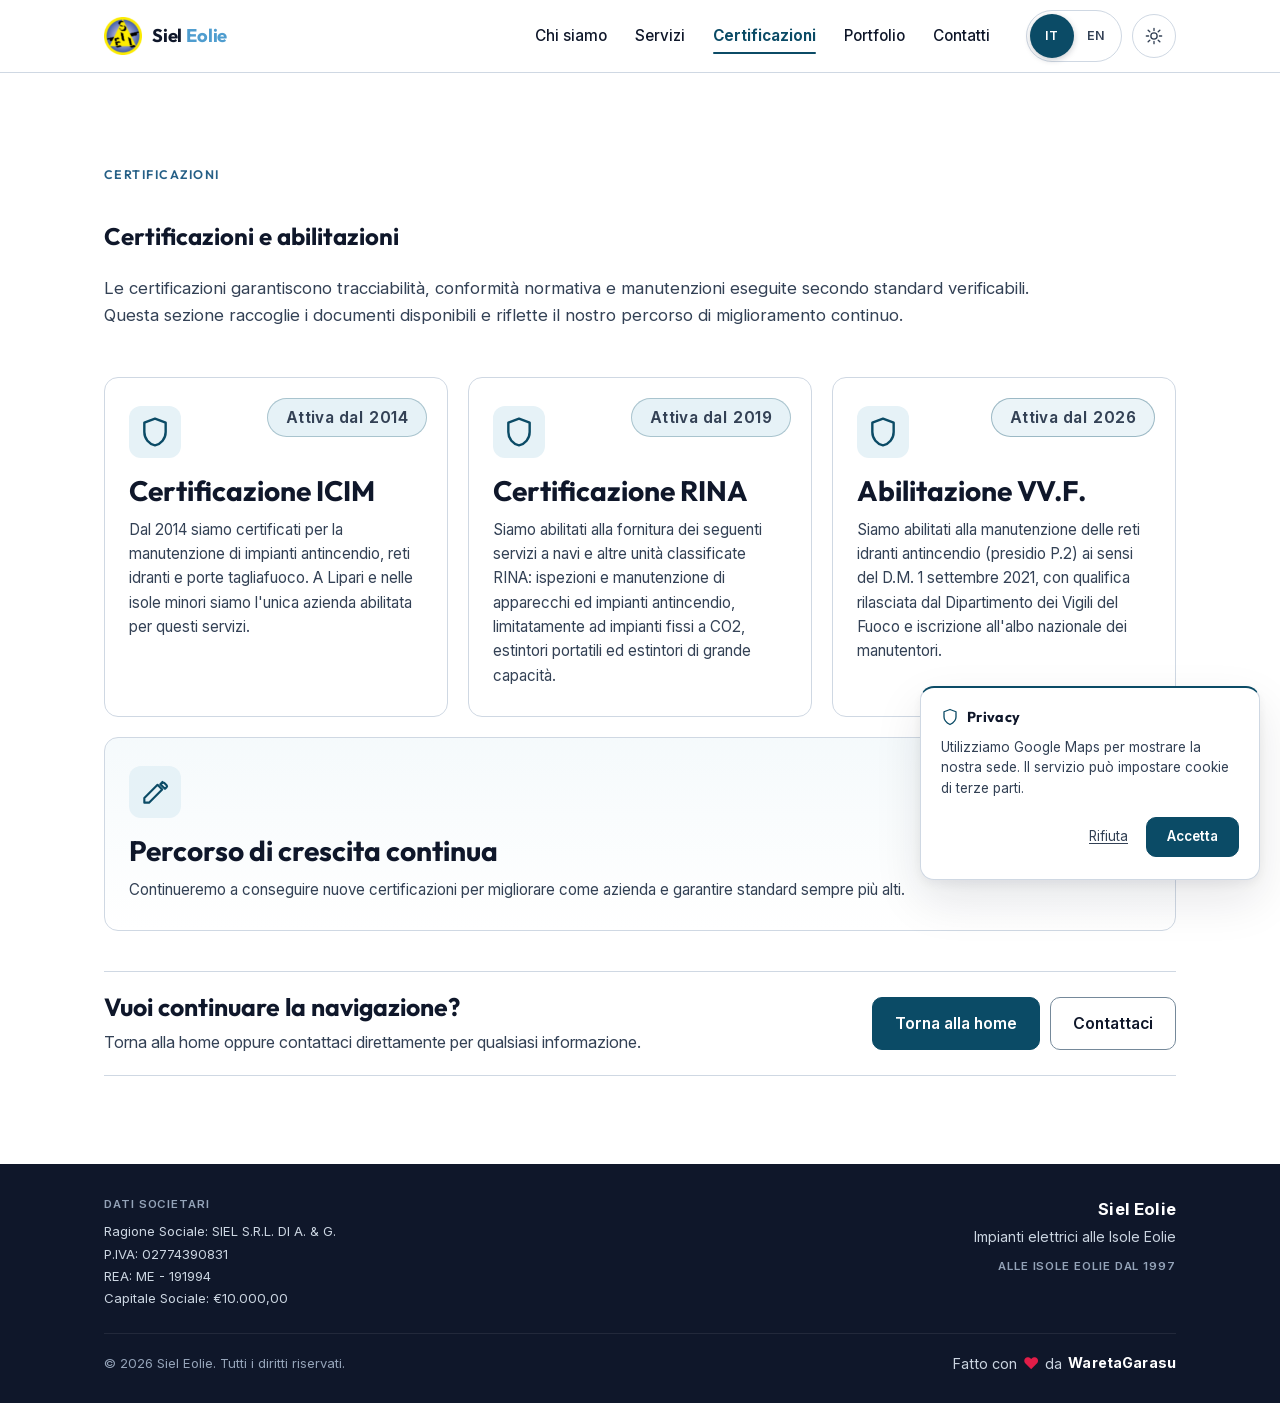
==== commit 324b92e0: "copy: reword VV.F. credential in company voice - Title "Tecnico manutentore qualificato" -> "Abilita" ====
--- a/certifications/index.html
+++ b/certifications/index.html
@@ -1 +1 @@
-<!doctype html> <html lang="it"> <head> <meta charset="UTF-8"> <meta content="width=device-width,initial-scale=1" name="viewport"> <meta content="Certificazioni Siel Eolie: ICIM (antincendio, idranti, porte tagliafuoco dal 2014), RINA (navi) e tecnico qualificato VV.F. per le reti idranti antincendio." name="description"> <meta content="#ffffff" name="theme-color"> <meta content="default" name="apple-mobile-web-app-status-bar-style"> <meta content="telephone=no" name="format-detection"> <meta content="Siel Eolie" name="apple-mobile-web-app-title"> <title data-i18n="cert.metaTitle">Certificazioni | Siel Eolie</title> <link href="https://sieleolie.com/certifications/" rel="canonical"> <meta content="website" property="og:type"> <meta content="https://sieleolie.com/certifications/" property="og:url"> <meta content="Certificazioni | Siel Eolie" property="og:title"> <meta content="Certificazioni Siel Eolie: ICIM (antincendio, idranti, porte tagliafuoco dal 2014), RINA (navi) e tecnico qualificato VV.F. per le reti idranti antincendio." property="og:description"> <meta content="https://sieleolie.com/source/img/og-card.png" property="og:image"> <meta content="1200" property="og:image:width"> <meta content="630" property="og:image:height"> <meta content="summary_large_image" name="twitter:card"> <meta content="Certificazioni | Siel Eolie" name="twitter:title"> <meta content="Certificazioni Siel Eolie: ICIM (antincendio, idranti, porte tagliafuoco dal 2014), RINA (navi) e tecnico qualificato VV.F. per le reti idranti antincendio." name="twitter:description"> <meta content="https://sieleolie.com/source/img/og-card.png" name="twitter:image"> <link href="/source/img/favicon.svg" rel="icon" type="image/svg+xml"> <link href="/source/img/favicon-32.png" rel="icon" type="image/png" sizes="32x32"> <link href="/source/img/favicon.ico" rel="icon"> <link href="/source/img/apple-touch-icon.png" rel="apple-touch-icon" sizes="180x180"> <link href="/source/site.webmanifest" rel="manifest"> <script>!function(){try{var t=localStorage.getItem("theme"),e=window.matchMedia&&window.matchMedia("(prefers-color-scheme: dark)").matches,a="light"===t||"dark"===t?t:e?"dark":"light";document.documentElement.setAttribute("data-theme",a)}catch(t){document.documentElement.setAttribute("data-theme","light")}}()</script> <link href="/source/fonts/inter-variable.woff2" rel="preload" type="font/woff2" as="font" crossorigin> <link href="/source/fonts/outfit-latin.woff2" rel="preload" type="font/woff2" as="font" crossorigin> <link href="/source/style.min.css" rel="stylesheet"> </head> <body> <a href="#mainContent" data-i18n="a11y.skipToMain" class="skip-link">Vai al contenuto principale</a> <header> <div class="container nav"> <a href="/" class="brand" aria-label="Siel Eolie, home"> <img alt="" aria-hidden="true" class="brand-mark" height="38" src="/source/img/favicon.svg" width="38"> <span class="brand-name">Siel <em>Eolie</em></span> </a> <button class="menu-toggle" aria-label="Apri menu" data-i18n-attr="aria-label:a11y.menuOpen" aria-controls="navLinks" aria-expanded="false"> <span class="menu-toggle-icon" aria-hidden="true"> <span></span> <span></span> <span></span> </span> </button> <nav aria-label="Navigazione principale" class="nav-links" id="navLinks"> <a href="/#chi-siamo" data-i18n="nav.about">Chi siamo</a> <a href="/#servizi" data-i18n="nav.services">Servizi</a> <a href="/certifications/" data-i18n="nav.certifications" aria-current="page">Certificazioni</a> <a href="/#portfolio" data-i18n="nav.portfolio">Portfolio</a> <a href="/#contatti" data-i18n="nav.contact">Contatti</a> <div class="nav-controls"> <div class="lang-toggle" role="group" aria-label="Lingua / Language"> <button class="active" type="button" aria-pressed="true" data-lang="it">IT</button> <button type="button" aria-pressed="false" data-lang="en">EN</button> </div> <button class="theme-toggle" type="button" id="themeToggle" aria-label="Cambia tema" data-i18n-attr="aria-label:a11y.themeToggle" aria-pressed="false"> <span class="theme-toggle-icon" aria-hidden="true"> <svg height="18" viewBox="0 0 24 24" width="18" focusable="false" class="icon-sun"> <circle cx="12" cy="12" fill="none" r="4.2" stroke="currentColor" stroke-width="1.8"/> <path d="M12 1.8v3M12 19.2v3M1.8 12h3M19.2 12h3M4.2 4.2l2.2 2.2M17.6 17.6l2.2 2.2M4.2 19.8l2.2-2.2M17.6 6.4l2.2-2.2" fill="none" stroke="currentColor" stroke-width="1.8" stroke-linecap="round"/> </svg> <svg height="18" viewBox="0 0 24 24" width="18" focusable="false" class="icon-moon"> <path d="M20.3 14.1A8.6 8.6 0 1 1 9.9 3.7a7 7 0 1 0 10.4 10.4z" fill="none" stroke="currentColor" stroke-width="1.8" stroke-linejoin="round"/> </svg> </span> <span data-i18n="theme.toggleLabel" class="sr-only">Cambia tema</span> </button> </div> </nav> </div> </header> <main id="mainContent"> <section class="section"> <div class="container"> <p class="eyebrow" data-i18n="cert.eyebrow">Certificazioni</p> <h1 data-i18n="cert.title">Certificazioni e abilitazioni</h1> <p class="cert-section-lead section-lead" data-i18n="cert.lead">Le certificazioni garantiscono tracciabilità, conformità normativa e manutenzioni eseguite secondo standard verificabili. Questa sezione raccoglie i documenti disponibili e riflette il nostro percorso di miglioramento continuo.</p> <div class="certifications-grid services-grid"> <article class="service-card cert-card"> <div class="service-icon" aria-hidden="true"> <svg height="32" viewBox="0 0 24 24" width="32" focusable="false" aria-hidden="true"><path d="M12 2 4 5v7c0 5 3.5 9 8 10 4.5-1 8-5 8-10V5l-8-3z" fill="none" stroke="currentColor" stroke-width="1.8" stroke-linejoin="round"/></svg> </div> <h2 data-i18n="cert.icim.title">Certificazione ICIM</h2> <p data-i18n="cert.icim.body">Dal 2014 siamo certificati per la manutenzione di impianti antincendio, reti idranti e porte tagliafuoco. A Lipari e nelle isole minori siamo l'unica azienda abilitata per questi servizi.</p> <p class="cert-active-badge"> <span data-i18n="cert.activeSince">Attiva dal</span> <time datetime="2014">2014</time> </p> </article> <article class="service-card cert-card"> <div class="service-icon" aria-hidden="true"> <svg height="32" viewBox="0 0 24 24" width="32" focusable="false" aria-hidden="true"><path d="M12 2 4 5v7c0 5 3.5 9 8 10 4.5-1 8-5 8-10V5l-8-3z" fill="none" stroke="currentColor" stroke-width="1.8" stroke-linejoin="round"/></svg> </div> <h2 data-i18n="cert.rina.title">Certificazione RINA</h2> <p data-i18n="cert.rina.body">Siamo abilitati alla fornitura dei seguenti servizi a navi e altre unità classificate RINA: ispezioni e manutenzione di apparecchi ed impianti antincendio, limitatamente ad impianti fissi a CO2, estintori portatili ed estintori di grande capacità.</p> <p class="cert-active-badge"> <span data-i18n="cert.activeSince">Attiva dal</span> <time datetime="2019">2019</time> </p> </article> <article class="service-card cert-card"> <div class="service-icon" aria-hidden="true"> <svg height="32" viewBox="0 0 24 24" width="32" focusable="false" aria-hidden="true"><path d="M12 2 4 5v7c0 5 3.5 9 8 10 4.5-1 8-5 8-10V5l-8-3z" fill="none" stroke="currentColor" stroke-width="1.8" stroke-linejoin="round"/></svg> </div> <h2 data-i18n="cert.vvf.title">Tecnico manutentore qualificato</h2> <p data-i18n="cert.vvf.body">Il nostro tecnico è qualificato dal Dipartimento dei Vigili del Fuoco ai sensi del D.M. 1 settembre 2021 ed è iscritto all'albo nazionale dei manutentori per il presidio P.2, reti idranti antincendio. L'abilitazione ha validità quinquennale.</p> <p class="cert-active-badge cert-active-badge-prominent"> <span data-i18n="cert.activeSince">Attiva dal</span> <time datetime="2026">2026</time> </p> </article> <article class="service-card cert-growth-card"> <div class="service-icon" aria-hidden="true"> <svg height="32" viewBox="0 0 24 24" width="32" focusable="false" aria-hidden="true"><path d="M4 16.5V20h3.5l9.9-9.9-3.5-3.5L4 16.5zm13.6-11.2a1 1 0 0 1 1.4 0l1.7 1.7a1 1 0 0 1 0 1.4l-1.2 1.2-3.5-3.5 1.6-1.6z" fill="none" stroke="currentColor" stroke-width="1.6" stroke-linejoin="round"/></svg> </div> <h2 data-i18n="cert.more.title">Percorso di crescita continua</h2> <p data-i18n="cert.more.body">Continueremo a conseguire nuove certificazioni per migliorare come azienda e garantire standard sempre più alti.</p> </article> </div> <div class="cert-page-actions" aria-labelledby="certActionsTitle"> <div class="cert-page-actions-text"> <h2 data-i18n="cert.quickActionsTitle" id="certActionsTitle">Vuoi continuare la navigazione?</h2> <p class="cert-page-actions-body" data-i18n="cert.quickActionsBody">Torna alla home oppure contattaci direttamente per qualsiasi informazione.</p> </div> <div class="cert-page-actions-buttons"> <a href="/" data-i18n="cert.ctaHome" class="btn btn-primary">Torna alla home</a> <a href="/#contatti" data-i18n="cert.ctaContact" class="btn btn-secondary">Contattaci</a> </div> </div> </div> </section> </main> <footer> <div class="container footer-content"> <div class="footer-top"> <div class="footer-legal"> <p class="footer-legal-title" data-i18n="footer.legalTitle">Dati societari</p> <p class="footer-legal-item" data-i18n="footer.legalCompany">Ragione Sociale: SIEL S.R.L. DI A. & G.</p> <p class="footer-legal-item" data-i18n="footer.legalVat">P.IVA: 02774390831</p> <p class="footer-legal-item" data-i18n="footer.legalRea">REA: ME - 191994</p> <p class="footer-legal-item" data-i18n="footer.legalCapital">Capitale Sociale: €10.000,00</p> </div> <div class="footer-brand"> <p class="footer-brand-name"><strong data-i18n="brand.name">Siel Eolie</strong></p> <p class="footer-brand-tagline" data-i18n="footer.tagline">Impianti elettrici alle Isole Eolie</p> <p class="footer-brand-since" data-i18n="footer.since">Alle Isole Eolie dal 1997</p> </div> </div> <div class="footer-bottom"> <div class="footer-copy"> © <span id="year"></span> <span data-i18n="brand.name">Siel Eolie</span>. <span data-i18n="footer.rights">Tutti i diritti riservati.</span> </div> <div class="footer-signature"> <span data-i18n="footer.built">Fatto con</span> <span class="heart" aria-hidden="true">❤️</span> <span data-i18n="footer.builtBy">da</span> <a href="https://waretagarasu.com" class="signature-link" aria-label="WaretaGarasu, portfolio" rel="noopener author" target="_blank"><strong class="signature">WaretaGarasu</strong></a> </div> </div> </div> </footer> <button class="to-top" type="button" id="toTop" aria-label="Torna su" data-i18n-attr="aria-label:a11y.toTop" hidden> <svg height="20" viewBox="0 0 24 24" width="20" focusable="false" aria-hidden="true"> <path d="M12 5l-7 7h4v7h6v-7h4z" fill="currentColor"/> </svg> </button> <div class="cookie-banner" aria-labelledby="cookieBannerTitle" hidden id="cookieBanner" role="region"> <div class="cookie-header"> <svg height="18" viewBox="0 0 24 24" width="18" aria-hidden="true" class="cookie-icon" fill="none" stroke="currentColor" stroke-linecap="round" stroke-linejoin="round" stroke-width="1.75"><path d="M12 22s8-4 8-10V5l-8-3-8 3v7c0 6 8 10 8 10z"/></svg> <span data-i18n="cookie.title" class="cookie-title" id="cookieBannerTitle">Privacy</span> </div> <p class="cookie-text" data-i18n="cookie.text">Utilizziamo Google Maps per mostrare la nostra sede. Il servizio può impostare cookie di terze parti.</p> <div class="cookie-actions"> <button class="cookie-decline" type="button" id="cookieDecline" data-i18n="cookie.decline">Rifiuta</button> <button class="btn btn-primary" type="button" id="cookieAccept" data-i18n="cookie.accept">Accetta</button> </div> </div> <script src="/source/script.min.js"></script> </body> </html> +<!doctype html> <html lang="it"> <head> <meta charset="UTF-8"> <meta content="width=device-width,initial-scale=1" name="viewport"> <meta content="Certificazioni Siel Eolie: ICIM (antincendio, idranti, porte tagliafuoco dal 2014), RINA (navi) e abilitazione VV.F. per le reti idranti antincendio." name="description"> <meta content="#ffffff" name="theme-color"> <meta content="default" name="apple-mobile-web-app-status-bar-style"> <meta content="telephone=no" name="format-detection"> <meta content="Siel Eolie" name="apple-mobile-web-app-title"> <title data-i18n="cert.metaTitle">Certificazioni | Siel Eolie</title> <link href="https://sieleolie.com/certifications/" rel="canonical"> <meta content="website" property="og:type"> <meta content="https://sieleolie.com/certifications/" property="og:url"> <meta content="Certificazioni | Siel Eolie" property="og:title"> <meta content="Certificazioni Siel Eolie: ICIM (antincendio, idranti, porte tagliafuoco dal 2014), RINA (navi) e abilitazione VV.F. per le reti idranti antincendio." property="og:description"> <meta content="https://sieleolie.com/source/img/og-card.png" property="og:image"> <meta content="1200" property="og:image:width"> <meta content="630" property="og:image:height"> <meta content="summary_large_image" name="twitter:card"> <meta content="Certificazioni | Siel Eolie" name="twitter:title"> <meta content="Certificazioni Siel Eolie: ICIM (antincendio, idranti, porte tagliafuoco dal 2014), RINA (navi) e abilitazione VV.F. per le reti idranti antincendio." name="twitter:description"> <meta content="https://sieleolie.com/source/img/og-card.png" name="twitter:image"> <link href="/source/img/favicon.svg" rel="icon" type="image/svg+xml"> <link href="/source/img/favicon-32.png" rel="icon" type="image/png" sizes="32x32"> <link href="/source/img/favicon.ico" rel="icon"> <link href="/source/img/apple-touch-icon.png" rel="apple-touch-icon" sizes="180x180"> <link href="/source/site.webmanifest" rel="manifest"> <script>!function(){try{var t=localStorage.getItem("theme"),e=window.matchMedia&&window.matchMedia("(prefers-color-scheme: dark)").matches,a="light"===t||"dark"===t?t:e?"dark":"light";document.documentElement.setAttribute("data-theme",a)}catch(t){document.documentElement.setAttribute("data-theme","light")}}()</script> <link href="/source/fonts/inter-variable.woff2" rel="preload" type="font/woff2" as="font" crossorigin> <link href="/source/fonts/outfit-latin.woff2" rel="preload" type="font/woff2" as="font" crossorigin> <link href="/source/style.min.css" rel="stylesheet"> </head> <body> <a href="#mainContent" data-i18n="a11y.skipToMain" class="skip-link">Vai al contenuto principale</a> <header> <div class="container nav"> <a href="/" class="brand" aria-label="Siel Eolie, home"> <img alt="" aria-hidden="true" class="brand-mark" height="38" src="/source/img/favicon.svg" width="38"> <span class="brand-name">Siel <em>Eolie</em></span> </a> <button class="menu-toggle" aria-label="Apri menu" data-i18n-attr="aria-label:a11y.menuOpen" aria-controls="navLinks" aria-expanded="false"> <span class="menu-toggle-icon" aria-hidden="true"> <span></span> <span></span> <span></span> </span> </button> <nav aria-label="Navigazione principale" class="nav-links" id="navLinks"> <a href="/#chi-siamo" data-i18n="nav.about">Chi siamo</a> <a href="/#servizi" data-i18n="nav.services">Servizi</a> <a href="/certifications/" data-i18n="nav.certifications" aria-current="page">Certificazioni</a> <a href="/#portfolio" data-i18n="nav.portfolio">Portfolio</a> <a href="/#contatti" data-i18n="nav.contact">Contatti</a> <div class="nav-controls"> <div class="lang-toggle" role="group" aria-label="Lingua / Language"> <button class="active" type="button" aria-pressed="true" data-lang="it">IT</button> <button type="button" aria-pressed="false" data-lang="en">EN</button> </div> <button class="theme-toggle" type="button" id="themeToggle" aria-label="Cambia tema" data-i18n-attr="aria-label:a11y.themeToggle" aria-pressed="false"> <span class="theme-toggle-icon" aria-hidden="true"> <svg height="18" viewBox="0 0 24 24" width="18" focusable="false" class="icon-sun"> <circle cx="12" cy="12" fill="none" r="4.2" stroke="currentColor" stroke-width="1.8"/> <path d="M12 1.8v3M12 19.2v3M1.8 12h3M19.2 12h3M4.2 4.2l2.2 2.2M17.6 17.6l2.2 2.2M4.2 19.8l2.2-2.2M17.6 6.4l2.2-2.2" fill="none" stroke="currentColor" stroke-width="1.8" stroke-linecap="round"/> </svg> <svg height="18" viewBox="0 0 24 24" width="18" focusable="false" class="icon-moon"> <path d="M20.3 14.1A8.6 8.6 0 1 1 9.9 3.7a7 7 0 1 0 10.4 10.4z" fill="none" stroke="currentColor" stroke-width="1.8" stroke-linejoin="round"/> </svg> </span> <span data-i18n="theme.toggleLabel" class="sr-only">Cambia tema</span> </button> </div> </nav> </div> </header> <main id="mainContent"> <section class="section"> <div class="container"> <p class="eyebrow" data-i18n="cert.eyebrow">Certificazioni</p> <h1 data-i18n="cert.title">Certificazioni e abilitazioni</h1> <p class="cert-section-lead section-lead" data-i18n="cert.lead">Le certificazioni garantiscono tracciabilità, conformità normativa e manutenzioni eseguite secondo standard verificabili. Questa sezione raccoglie i documenti disponibili e riflette il nostro percorso di miglioramento continuo.</p> <div class="certifications-grid services-grid"> <article class="service-card cert-card"> <div class="service-icon" aria-hidden="true"> <svg height="32" viewBox="0 0 24 24" width="32" focusable="false" aria-hidden="true"><path d="M12 2 4 5v7c0 5 3.5 9 8 10 4.5-1 8-5 8-10V5l-8-3z" fill="none" stroke="currentColor" stroke-width="1.8" stroke-linejoin="round"/></svg> </div> <h2 data-i18n="cert.icim.title">Certificazione ICIM</h2> <p data-i18n="cert.icim.body">Dal 2014 siamo certificati per la manutenzione di impianti antincendio, reti idranti e porte tagliafuoco. A Lipari e nelle isole minori siamo l'unica azienda abilitata per questi servizi.</p> <p class="cert-active-badge"> <span data-i18n="cert.activeSince">Attiva dal</span> <time datetime="2014">2014</time> </p> </article> <article class="service-card cert-card"> <div class="service-icon" aria-hidden="true"> <svg height="32" viewBox="0 0 24 24" width="32" focusable="false" aria-hidden="true"><path d="M12 2 4 5v7c0 5 3.5 9 8 10 4.5-1 8-5 8-10V5l-8-3z" fill="none" stroke="currentColor" stroke-width="1.8" stroke-linejoin="round"/></svg> </div> <h2 data-i18n="cert.rina.title">Certificazione RINA</h2> <p data-i18n="cert.rina.body">Siamo abilitati alla fornitura dei seguenti servizi a navi e altre unità classificate RINA: ispezioni e manutenzione di apparecchi ed impianti antincendio, limitatamente ad impianti fissi a CO2, estintori portatili ed estintori di grande capacità.</p> <p class="cert-active-badge"> <span data-i18n="cert.activeSince">Attiva dal</span> <time datetime="2019">2019</time> </p> </article> <article class="service-card cert-card"> <div class="service-icon" aria-hidden="true"> <svg height="32" viewBox="0 0 24 24" width="32" focusable="false" aria-hidden="true"><path d="M12 2 4 5v7c0 5 3.5 9 8 10 4.5-1 8-5 8-10V5l-8-3z" fill="none" stroke="currentColor" stroke-width="1.8" stroke-linejoin="round"/></svg> </div> <h2 data-i18n="cert.vvf.title">Abilitazione VV.F.</h2> <p data-i18n="cert.vvf.body">Siamo abilitati alla manutenzione delle reti idranti antincendio (presidio P.2) ai sensi del D.M. 1 settembre 2021, con qualifica rilasciata dal Dipartimento dei Vigili del Fuoco e iscrizione all'albo nazionale dei manutentori.</p> <p class="cert-active-badge cert-active-badge-prominent"> <span data-i18n="cert.activeSince">Attiva dal</span> <time datetime="2026">2026</time> </p> </article> <article class="service-card cert-growth-card"> <div class="service-icon" aria-hidden="true"> <svg height="32" viewBox="0 0 24 24" width="32" focusable="false" aria-hidden="true"><path d="M4 16.5V20h3.5l9.9-9.9-3.5-3.5L4 16.5zm13.6-11.2a1 1 0 0 1 1.4 0l1.7 1.7a1 1 0 0 1 0 1.4l-1.2 1.2-3.5-3.5 1.6-1.6z" fill="none" stroke="currentColor" stroke-width="1.6" stroke-linejoin="round"/></svg> </div> <h2 data-i18n="cert.more.title">Percorso di crescita continua</h2> <p data-i18n="cert.more.body">Continueremo a conseguire nuove certificazioni per migliorare come azienda e garantire standard sempre più alti.</p> </article> </div> <div class="cert-page-actions" aria-labelledby="certActionsTitle"> <div class="cert-page-actions-text"> <h2 data-i18n="cert.quickActionsTitle" id="certActionsTitle">Vuoi continuare la navigazione?</h2> <p class="cert-page-actions-body" data-i18n="cert.quickActionsBody">Torna alla home oppure contattaci direttamente per qualsiasi informazione.</p> </div> <div class="cert-page-actions-buttons"> <a href="/" data-i18n="cert.ctaHome" class="btn btn-primary">Torna alla home</a> <a href="/#contatti" data-i18n="cert.ctaContact" class="btn btn-secondary">Contattaci</a> </div> </div> </div> </section> </main> <footer> <div class="container footer-content"> <div class="footer-top"> <div class="footer-legal"> <p class="footer-legal-title" data-i18n="footer.legalTitle">Dati societari</p> <p class="footer-legal-item" data-i18n="footer.legalCompany">Ragione Sociale: SIEL S.R.L. DI A. & G.</p> <p class="footer-legal-item" data-i18n="footer.legalVat">P.IVA: 02774390831</p> <p class="footer-legal-item" data-i18n="footer.legalRea">REA: ME - 191994</p> <p class="footer-legal-item" data-i18n="footer.legalCapital">Capitale Sociale: €10.000,00</p> </div> <div class="footer-brand"> <p class="footer-brand-name"><strong data-i18n="brand.name">Siel Eolie</strong></p> <p class="footer-brand-tagline" data-i18n="footer.tagline">Impianti elettrici alle Isole Eolie</p> <p class="footer-brand-since" data-i18n="footer.since">Alle Isole Eolie dal 1997</p> </div> </div> <div class="footer-bottom"> <div class="footer-copy"> © <span id="year"></span> <span data-i18n="brand.name">Siel Eolie</span>. <span data-i18n="footer.rights">Tutti i diritti riservati.</span> </div> <div class="footer-signature"> <span data-i18n="footer.built">Fatto con</span> <span class="heart" aria-hidden="true">❤️</span> <span data-i18n="footer.builtBy">da</span> <a href="https://waretagarasu.com" class="signature-link" aria-label="WaretaGarasu, portfolio" rel="noopener author" target="_blank"><strong class="signature">WaretaGarasu</strong></a> </div> </div> </div> </footer> <button class="to-top" type="button" id="toTop" aria-label="Torna su" data-i18n-attr="aria-label:a11y.toTop" hidden> <svg height="20" viewBox="0 0 24 24" width="20" focusable="false" aria-hidden="true"> <path d="M12 5l-7 7h4v7h6v-7h4z" fill="currentColor"/> </svg> </button> <div class="cookie-banner" aria-labelledby="cookieBannerTitle" hidden id="cookieBanner" role="region"> <div class="cookie-header"> <svg height="18" viewBox="0 0 24 24" width="18" aria-hidden="true" class="cookie-icon" fill="none" stroke="currentColor" stroke-linecap="round" stroke-linejoin="round" stroke-width="1.75"><path d="M12 22s8-4 8-10V5l-8-3-8 3v7c0 6 8 10 8 10z"/></svg> <span data-i18n="cookie.title" class="cookie-title" id="cookieBannerTitle">Privacy</span> </div> <p class="cookie-text" data-i18n="cookie.text">Utilizziamo Google Maps per mostrare la nostra sede. Il servizio può impostare cookie di terze parti.</p> <div class="cookie-actions"> <button class="cookie-decline" type="button" id="cookieDecline" data-i18n="cookie.decline">Rifiuta</button> <button class="btn btn-primary" type="button" id="cookieAccept" data-i18n="cookie.accept">Accetta</button> </div> </div> <script src="/source/script.min.js"></script> </body> </html> 
